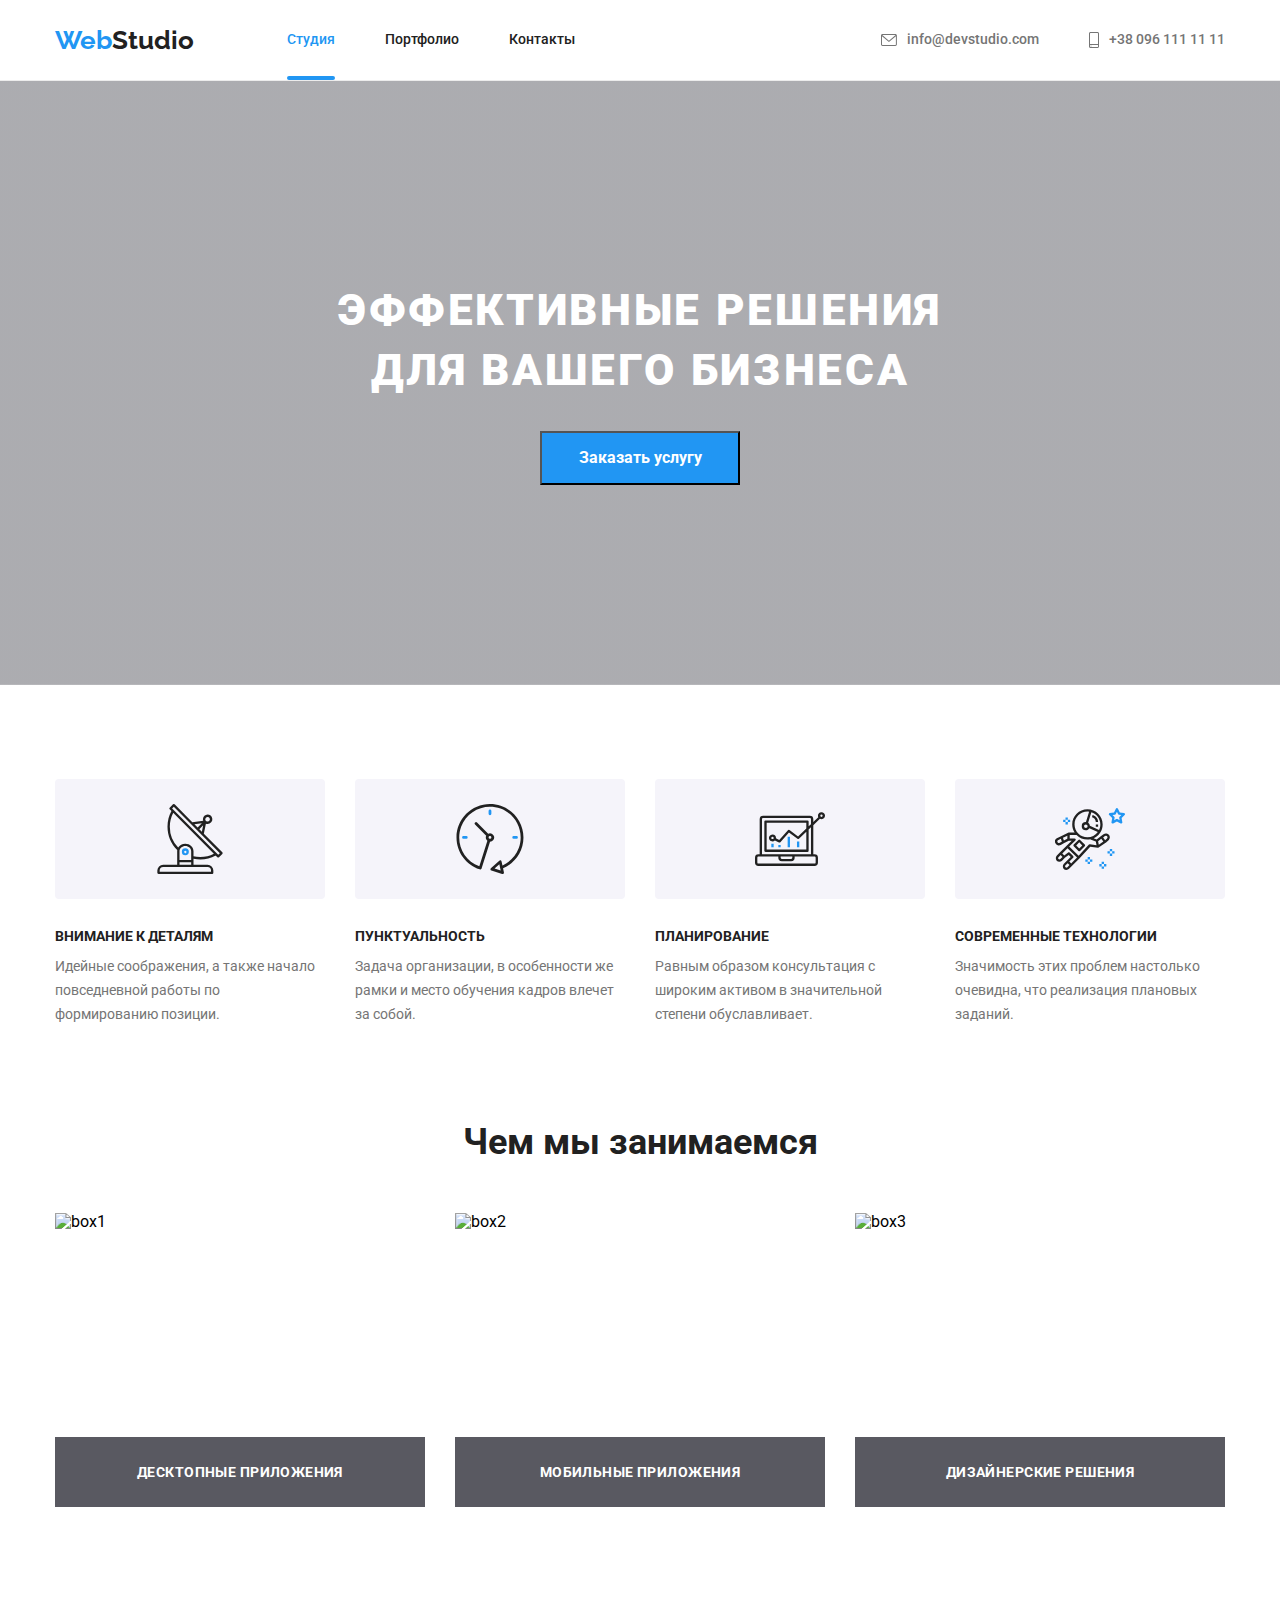
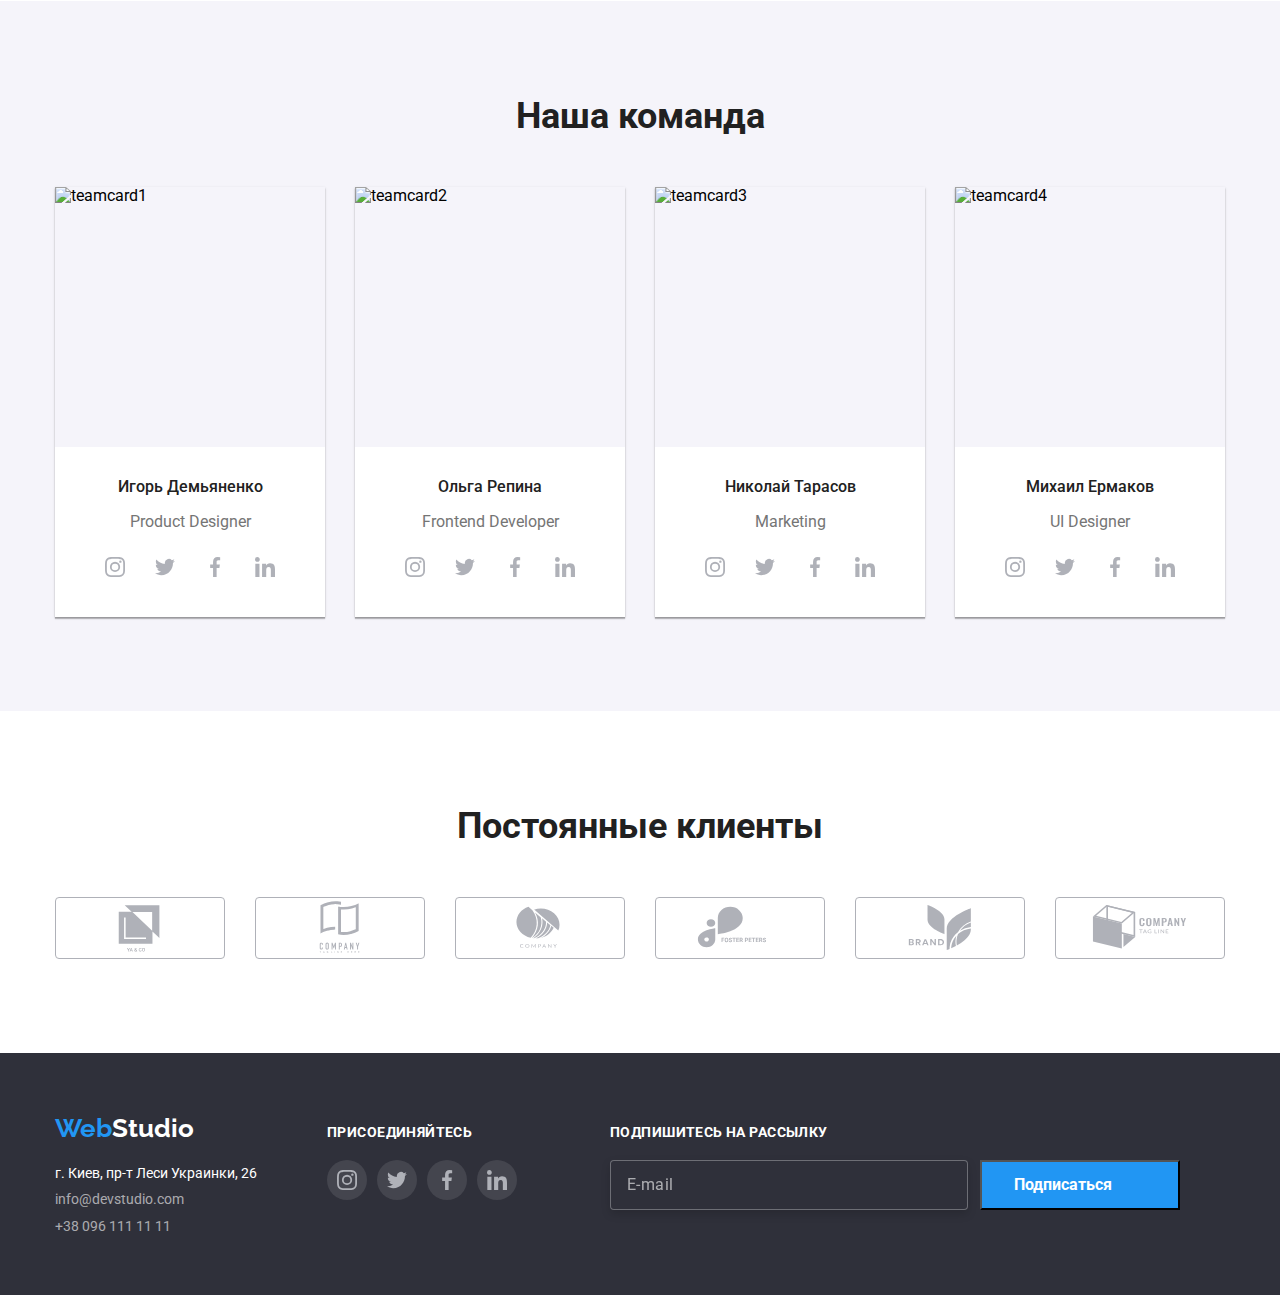
==== index.html @ 2bcfd7f7 "hw-8-1" ====
<!DOCTYPE html>
<html lang="ru">
<head>
    <meta charset="UTF-8">
    <meta http-equiv="X-UA-Compatible" content="IE=edge">
    <meta name="viewport" content="width=device-width, initial-scale=1.0">
    <title>goit-markup-hw-08</title>
    <link rel="preconnect" href="https://fonts.googleapis.com">
    <link rel="preconnect" href="https://fonts.gstatic.com" crossorigin>
    <link href="https://fonts.googleapis.com/css2?family=Raleway:wght@700&family=Roboto:wght@400;500;700;900&display=swap"
      rel="stylesheet">
      <link rel="stylesheet" href="https://cdnjs.cloudflare.com/ajax/libs/modern-normalize/1.1.0/modern-normalize.min.css">
    <link rel="stylesheet" href="./css/main.min.css">
</head>

<body>
  <header class="page-header">
    <div class="container header-all">
  
  <a class="logo-header" href="#"> <span class="web-header">Web</span>Studio</a>
  

  <div class="menu-burger" data-menu-open>
    <span class="menu-burger__line"></span>
    <span class="menu-burger__line"></span>
    <span class="menu-burger__line"></span>
  </div>
  
  <ul class="site-nav">
          <li class="site-nav__item" ><a href="./index.html" class="site-nav__link current">Студия</a></li>
          <li class="site-nav__item" ><a href="./portfolio.html" class="site-nav__link">Портфолио</a></li>
          <li class="site-nav__item" ><a href="#" class="site-nav__link">Контакты</a></li>
      </ul>
    
<ul class="auth-nav">
    <li class="auth-nav__item" ><a href="mailto:info@devstudio.com" class="auth-nav__link"> 
      <svg class="auth-nav__icon-mail">
      <use href="./images/symbol-defs-new.svg#icon-mail">
      </use>
    </svg>
    info@devstudio.com
  </a>
</li>
    <li class="auth-nav__item" ><a href="tel:+380961111111" class="auth-nav__link">
      <svg class="auth-nav__icon-tel">
        <use href="./images/symbol-defs-new.svg#icon-smartphone">
        </use>
      </svg>
      +38 096 111 11 11
    </a>
  </li>
</ul>
</div> 
</header>

  <main>
      <section class="main-banner"> 
        <div class="container">
          <h1 class="main-text">Эффективные решения для вашего бизнеса  
          </h1>
          <button data-modal-open type="button" class="button">Заказать услугу</button>
        </div>
        </section>
        
      <section class="benefits-section">
        <div class="container">
      <ul class="benefits">
        <li class="benefits__item">
          <div class="benefits__symbol"><svg class="benefits__icon">
            <use href="./images/symbol-defs-new.svg#icon-antenna"></use>
          </svg>
          </div>
            <h3 class="benefits__title">Внимание к деталям</h3>
            <p class="benefits__description">Идейные соображения, а также начало повседневной работы по формированию позиции.</p>
        </li>
        <li class="benefits__item">
          <div class="benefits__symbol"><svg class="benefits__icon">
            <use href="./images/symbol-defs-new.svg#icon-clock"></use>
          </svg>
          </div>
            <h3 class="benefits__title">Пунктуальность</h3>
            <p class="benefits__description">Задача организации, в особенности же рамки и место обучения кадров влечет за собой.</p>
        </li>
        <li class="benefits__item">
          <div class="benefits__symbol"><svg class="benefits__icon">
            <use href="./images/symbol-defs-new.svg#icon-diagram"></use>
          </svg>
          </div>
            <h3 class="benefits__title">Планирование</h3>
            <p class="benefits__description">Равным образом консультация с широким активом в значительной степени обуславливает.</p>
        </li>
        <li class="benefits__item">
          <div class="benefits__symbol"><svg class="benefits__icon">
            <use href="./images/symbol-defs-new.svg#icon-astronaut"></use>
          </svg>
          </div>
            <h3 class="benefits__title">Современные технологии</h3>
            <p class="benefits__description">Значимость этих проблем настолько очевидна, что реализация плановых заданий.</p>
        </li>
        </ul>
      </div>
      </section>

      <section class="about-us-section">
        <div class="container">
          <h2 class="title-about-us">Чем мы занимаемся</h2>
            <ul class="about-us">
          <li class="about-us__img"><img src="images/box1.jpg" alt="box1" width="370" height="294">
          <p class="about-us__description">Десктопные приложения</p>
        </li>
          <li class="about-us__img"><img src="images/box2-2.jpg" alt="box2" width="370" height="294">
          <p class="about-us__description">Мобильные приложения</p>
        </li>
          <li class="about-us__img"><img src="images/box3-2.jpg" alt="box3" width="370" height="294">
          <p class="about-us__description">Дизайнерские решения</p>
        </li>
          </ul>
        </div>
        </section>

      <section class="team"> 
        <div class="container">
        <h2 class="text-team">Наша команда</h2>
        <ul class="team-name">
        <li class="team-name__item"><img src="images/teamcard1.jpg" alt="teamcard1" width="270" height="260">
        <div class="name-description">
        <h3 class="name-description__name">Игорь Демьяненко</h3>
        <p class="name-description__profession">Product Designer</p>
        <div class="sociale">
          <ul class="sociale-team"> 
            <li>
          <a class="sociale-team__link" href="#">
        <svg class="sociale-team__icon">
          <use href="./images/symbol-defs-new.svg#icon-instagram"></use>
        </svg>
        </a> 
        </li>
        <li>
        <a class="sociale-team__link" href="#">
        <svg class="sociale-team__icon">
          <use href="./images/symbol-defs-new.svg#icon-twitter"></use>
        </svg>
        </a>
        </li>
        <li>
        <a class="sociale-team__link" href="#">
        <svg class="sociale-team__icon">
          <use href="./images/symbol-defs-new.svg#icon-facebook"></use>
        </svg>
        </a> 
        </li>
        <li>
        <a class="sociale-team__link" href="#">
        <svg class="sociale-team__icon">
          <use href="./images/symbol-defs-new.svg#icon-linkedin"></use>
        </svg>
        </a>
        </li>
        </ul>
        </div>
        </div>
        </li>
        <li class="team-name__item"><img src="images/teamcard2.jpg" alt="teamcard2" width="270" height="260">
        <div class="name-description">
        <h3 class="name-description__name">Ольга Репина</h3>
        <p class="name-description__profession">Frontend Developer</p>
        <div class="sociale">
          <ul class="sociale-team">
            <li>
              <a class="sociale-team__link" href="#">
                <svg class="sociale-team__icon">
                  <use href="./images/symbol-defs-new.svg#icon-instagram"></use>
                </svg>
              </a>
            </li>
            <li>
              <a class="sociale-team__link" href="#">
                <svg class="sociale-team__icon">
                  <use href="./images/symbol-defs-new.svg#icon-twitter"></use>
                </svg>
              </a>
            </li>
            <li>
              <a class="sociale-team__link" href="#">
                <svg class="sociale-team__icon">
                  <use href="./images/symbol-defs-new.svg#icon-facebook"></use>
                </svg>
              </a>
            </li>
            <li>
              <a class="sociale-team__link" href="#">
                <svg class="sociale-team__icon">
                  <use href="./images/symbol-defs-new.svg#icon-linkedin"></use>
                </svg>
              </a>
            </li>
          </ul>
        </div>
        </div>
        </li>
        <li class="team-name__item"><img src="images/teamcard3.jpg" alt="teamcard3" width="270" height="260">
        <div class="name-description">
        <h3 class="name-description__name">Николай Тарасов</h3>
        <p class="name-description__profession">Marketing</p>
        <div class="sociale">
          <ul class="sociale-team">
            <li>
              <a class="sociale-team__link" href="#">
                <svg class="sociale-team__icon">
                  <use href="./images/symbol-defs-new.svg#icon-instagram"></use>
                </svg>
              </a>
            </li>
            <li>
              <a class="sociale-team__link" href="#">
                <svg class="sociale-team__icon">
                  <use href="./images/symbol-defs-new.svg#icon-twitter"></use>
                </svg>
              </a>
            </li>
            <li>
              <a class="sociale-team__link" href="#">
                <svg class="sociale-team__icon">
                  <use href="./images/symbol-defs-new.svg#icon-facebook"></use>
                </svg>
              </a>
            </li>
            <li>
              <a class="sociale-team__link" href="#">
                <svg class="sociale-team__icon">
                  <use href="./images/symbol-defs-new.svg#icon-linkedin"></use>
                </svg>
              </a>
            </li>
          </ul>
        </div>
        </div>
        </li>
        <li class="team-name__item"><img src="images/teamcard4.jpg" alt="teamcard4" width="270" height="260">
        <div class="name-description">
        <h3 class="name-description__name">Михаил Ермаков</h3>
        <p class="name-description__profession">UI Designer</p>
        <div class="sociale">
          <ul class="sociale-team">
            <li>
              <a class="sociale-team__link" href="#">
                <svg class="sociale-team__icon">
                  <use href="./images/symbol-defs-new.svg#icon-instagram"></use>
                </svg>
              </a>
            </li>
            <li>
              <a class="sociale-team__link" href="#">
                <svg class="sociale-team__icon">
                  <use href="./images/symbol-defs-new.svg#icon-twitter"></use>
                </svg>
              </a>
            </li>
            <li>
              <a class="sociale-team__link" href="#">
                <svg class="sociale-team__icon">
                  <use href="./images/symbol-defs-new.svg#icon-facebook"></use>
                </svg>
              </a>
            </li>
            <li>
              <a class="sociale-team__link" href="#">
                <svg class="sociale-team__icon">
                  <use href="./images/symbol-defs-new.svg#icon-linkedin"></use>
                </svg>
              </a>
            </li>
          </ul>
        </div>
        </div>
        </li>
        </ul>
        </div>
    </section>

    <section>
      <div class="container">
        <h2 class="partners-title">Постоянные клиенты</h2>
        <ul class="partners">
          <li class="partners__list-element"> 
            <a class="partners__logo" href="#">
            <svg class="partners__icon">
              <use href="./images/symbol-defs-new.svg#icon-Logo1"></use>
            </svg>
          </a> 
        </li >
          <li class="partners__list-element"> 
            <a class="partners__logo" href="#">
            <svg class="partners__icon">
              <use href="./images/symbol-defs-new.svg#icon-Logo2"></use>
            </svg>
          </a>
        </li>
          <li class="partners__list-element"> 
            <a class="partners__logo" href="#">
            <svg class="partners__icon">
              <use href="./images/symbol-defs-new.svg#icon-Logo3"></use>
            </svg>
          </a>
        </li>
          <li class="partners__list-element"> 
            <a class="partners__logo" href="#">
            <svg class="partners__icon">
              <use href="./images/symbol-defs-new.svg#icon-Logo4"></use>
            </svg>
          </a>
        </li>
          <li class="partners__list-element"> 
            <a class="partners__logo" href="#">
            <svg class="partners__icon">
              <use href="./images/symbol-defs-new.svg#icon-Logo5"></use>
            </svg>
          </a>
        </li>
          <li class="partners__list-element"> 
            <a class="partners__logo" href="#">
            <svg class="partners__icon">
              <use href="./images/symbol-defs-new.svg#icon-Logo6"></use>
            </svg>
          </a>
        </li>
        </ul>
      </div>
    </section>
  </main>

  <footer>
    <div class="container foot">
    <div>
        <a class="text-logo" href="#"> <span class="web-footer">Web</span>Studio</a>
    <address>
        <ul class="info-footer">
            <li class="info-footer__adress"><a href="https://goo.gl/maps/oR3F1YAG6LvCoMsa9" target="_blank" rel="noopener noreferrer">г. Киев, пр-т Леси
                    Украинки, 26</a></li>
            <li class="info-footer__mail"><a href="mailto:info@devstudio.com">info@devstudio.com</a></li>
            <li class="info-footer__tel"><a href="tel:+380961111111">+38 096 111 11 11</a></li>
        </ul>
    </address>
    </div>
    <div class="footer-sociale">
      <h3 class="title-sociale">присоединяйтесь</h3>
      <ul class="list-sociale">
        <li><a class="list-sociale__link" href="#">
          <svg class="list-sociale__icon">
            <use href="./images/symbol-defs-new.svg#icon-instagram"></use>
          </svg>
        </a>
        </li>
        <li><a class="list-sociale__link" href="#">
          <svg class="list-sociale__icon">
            <use href="./images/symbol-defs-new.svg#icon-twitter"></use>
          </svg>
        </a>
        </li>
        <li><a class="list-sociale__link" href="#">
          <svg class="list-sociale__icon">
            <use href="./images/symbol-defs-new.svg#icon-facebook"></use>
          </svg>
        </a>
        </li>
        <li><a class="list-sociale__link" href="#">
          <svg class="list-sociale__icon">
            <use href="./images/symbol-defs-new.svg#icon-linkedin"></use>
          </svg>
        </a>
        </li>
      </ul>
    </div>
      <div class="subscription">
        <h3 class="subscription__title">подпишитесь на рассылку</h3>
        <form class="subscription__form">
          
          <input class="subscription__input" type="email" name="subscription" id="email-subscription" placeholder="E-mail" />
          <button class="button subscription__button" type="submit">
            Подписаться
            <svg class="subscription__icon" width="24" height="24">
              <use class="subscription__svg" href="./images/symbol-defs-3.svg#icon-icon-send"></use>
            </svg>
          </button>
        </form>
      </div>
    </div>
  </footer>

  <div class="backdrop is-hidden" data-modal>
    <div class="modal">
    <button class="close-icon" type="button" data-modal-close>
      <svg width="30" height="30">
      <use href="./images/symbol-defs.svg#icon-close"></use>
    </svg>
  </button>

<form class="modal-form" name="form-order">
  <div class="data-user">
    <div class="form-order">
      <h2 class="title-order">
        Оставьте свои данные, мы вам перезвоним
      </h2>
      <div class="form-field">
        <label for="name">Имя</label>
        <div class="input-wrap">
          <input type="text" name="name-user" id="name">
          <svg class="icon-form">
            <use href="./images/symbol-defs-3.svg#icon-person-black-18dp-1"></use>
          </svg>
        </div>
      </div>

      <div class="form-field">
        <label for="tel">Телефон</label>
        <div class="input-wrap">
          <input type="tel" name="tel-user" id="tel">
          <svg class="icon-form">
            <use href="./images/symbol-defs-3.svg#icon-phone-black-18dp-1"></use>
          </svg>
        </div>
      </div>

      <div class="form-field">
        <label for="email">Почта</label>
        <div class="input-wrap">
          <input type="email" name="email-person" id="email">
          <svg class="icon-form">
            <use href="./images/symbol-defs-3.svg#icon-email-black-18dp-1"></use>
          </svg>
        </div>
      </div>

      <div class="form-field">
        <label for="comment">Комментарий</label>
        <textarea class="comment-user" name="comment" id="comment" cols="30" rows="10"
          placeholder="Введите текст"></textarea>
      </div>
    </div>
    <label class="accept-rule">
      <input class="checkbox" type="checkbox" name="rules" value="accept rules">
      <span class="icon-checkbox"></span>
      <svg class="icon-check">
        <use href="./images/symbol-defs-3.svg#icon-icon-check"></use>
      </svg>
      Соглашаюсь с рассылкой и принимаю
      <a class="contract" href="#">Условия договора</a>
    </label>
    <button class="button__btn-submit" type="submit">Отправить</button>
  </div>
</form>
  </div>
    </div>

    <div class="mobile-menu is-hidden" data-menu>
<div class="mobile-menu__close-btn" data-menu-close></div>
    </div>
  <script src="./js/modal.js"></script>
</body>
</html>
---- css/main.min.css ----
.about-us-section{width:100%}.title-about-us{margin-bottom:50px;margin-top:0;font-weight:700;font-size:36px;line-height:1.17;text-align:center;color:#212121}.about-us{display:-webkit-box;display:-ms-flexbox;display:flex;margin-top:0;margin-bottom:0;padding-left:0;gap:30px}.about-us__img{position:relative}.about-us__description{position:absolute;bottom:0;left:0;width:100%;height:70px;margin:0;padding-top:27px;padding-bottom:27px;background:rgba(47,48,58,0.8);font-weight:700;font-size:14px;line-height:16px;text-align:center;letter-spacing:0.03em;text-transform:uppercase;color:#fff}@media (max-width: 767px){.about-us-section{display:none}}h1,h2,h3{margin:0;padding:0}body{background-color:#fff;font-family:"Roboto", sans-serif}.container{max-width:1200px;width:100%;padding-left:15px;padding-right:15px;margin:0 auto}ul{list-style:none}a{text-decoration:none}section{padding-top:94px;padding-bottom:94px}img{display:block}@media (max-width: 767px){section{padding:60px 15px}}.benefits-section{padding-bottom:0}.benefits{margin-top:0;margin-bottom:0;display:-webkit-box;display:-ms-flexbox;display:flex;padding-left:0;gap:30px;width:100%}.benefits__item{width:270px}.benefits__title{margin-top:0;margin-bottom:10px;color:#212121;font-weight:700;font-size:14px;text-transform:uppercase;line-height:1.14}.benefits__symbol{display:-webkit-box;display:-ms-flexbox;display:flex;-webkit-box-pack:center;-ms-flex-pack:center;justify-content:center;-webkit-box-align:center;-ms-flex-align:center;align-items:center;height:120px;background-color:#f5f4fa;margin-bottom:30px;border-radius:4px}.benefits__icon{width:70px;height:70px}.benefits__description{margin-top:0;margin-bottom:0;color:#757575;font-weight:400;font-size:14px;line-height:1.71}@media (max-width: 767px){.benefits{-webkit-box-orient:vertical;-webkit-box-direction:normal;-ms-flex-direction:column;flex-direction:column}.benefits__item{width:100%}.benefits__title{text-align:center}.benefits-section{padding-bottom:60px}}.button{padding:10px 32px;width:200px;cursor:pointer;color:#fff;background-color:#2196f3;font-weight:700;font-size:16px;-webkit-box-align:center;-ms-flex-align:center;align-items:center;text-align:center;line-height:1.88;-webkit-transition:background-color 250ms cubic-bezier(0.4, 0, 0.2, 1);transition:background-color 250ms cubic-bezier(0.4, 0, 0.2, 1)}.button:hover,.button:focus{background-color:#188ce8}.button__btn-submit{padding-top:10px;padding-bottom:10px;width:200px;-webkit-transform:translateX(50%);transform:translateX(50%);cursor:pointer;color:#fff;background-color:#2196f3;-webkit-box-shadow:0px 4px 4px rgba(0,0,0,0.15);box-shadow:0px 4px 4px rgba(0,0,0,0.15);border-radius:4px;border:0;font-weight:700;font-size:16px;-webkit-box-align:center;-ms-flex-align:center;align-items:center;text-align:center;line-height:1.88;-webkit-transition:background-color 250ms cubic-bezier(0.4, 0, 0.2, 1);transition:background-color 250ms cubic-bezier(0.4, 0, 0.2, 1)}.button__btn-submit:hover,.button__btn-submit:focus{background-color:#188ce8}footer{background:#2f303a;padding-top:60px;padding-bottom:60px}.foot{display:-webkit-box;display:-ms-flexbox;display:flex;-webkit-box-align:baseline;-ms-flex-align:baseline;align-items:baseline}.info-footer{display:block;padding-left:0;margin-top:0;margin-bottom:0}.info-footer__adress>a{display:inline-block;margin-bottom:9px;font-style:normal;font-weight:400;font-size:14px;line-height:1.17;color:#fff;-webkit-transition:color 250ms cubic-bezier(0.4, 0, 0.2, 1);transition:color 250ms cubic-bezier(0.4, 0, 0.2, 1)}.info-footer__adress>a:hover,.info-footer__adress>a:focus{color:#2196f3}.info-footer__mail>a{display:inline-block;margin-bottom:9px;font-style:normal;font-weight:400;font-size:14px;line-height:1.17;color:rgba(255,255,255,0.6);-webkit-transition:color 250ms cubic-bezier(0.4, 0, 0.2, 1);transition:color 250ms cubic-bezier(0.4, 0, 0.2, 1)}.info-footer__mail>a:hover,.info-footer__mail>a:focus{color:#2196f3}.info-footer__tel>a{display:inline-block;font-style:normal;font-weight:400;font-size:14px;line-height:1.17;color:rgba(255,255,255,0.6);-webkit-transition:color 250ms cubic-bezier(0.4, 0, 0.2, 1);transition:color 250ms cubic-bezier(0.4, 0, 0.2, 1)}.info-footer__tel>a:hover,.info-footer__tel>a:focus{color:#2196f3}.footer-sociale{margin-left:70px;padding:0}.title-sociale{font-style:normal;font-weight:700;font-size:14px;line-height:16px;letter-spacing:0.03em;text-transform:uppercase;margin-bottom:20px;color:#fff}.list-sociale{display:-webkit-box;display:-ms-flexbox;display:flex;margin:0;padding:0}.list-sociale li:not(:last-child){margin-right:10px}.list-sociale__link{display:-webkit-box;display:-ms-flexbox;display:flex;-webkit-box-pack:center;-ms-flex-pack:center;justify-content:center;-webkit-box-align:center;-ms-flex-align:center;align-items:center;width:40px;height:40px;background-color:rgba(255,255,255,0.1);border-radius:50%;color:#fff;-webkit-transition:background-color 250ms cubic-bezier(0.4, 0, 0.2, 1),color 250ms cubic-bezier(0.4, 0, 0.2, 1);transition:background-color 250ms cubic-bezier(0.4, 0, 0.2, 1),color 250ms cubic-bezier(0.4, 0, 0.2, 1)}.list-sociale__link:hover,.list-sociale__link:focus{color:#fff;background-color:#2196f3}.list-sociale__icon{width:20px;height:20px;fill:currentColor}.subscription{margin-left:93px}.subscription__title{font-style:normal;font-weight:700;font-size:14px;line-height:16px;letter-spacing:0.03em;text-transform:uppercase;margin-bottom:20px;color:#fff}.subscription__form{display:-webkit-box;display:-ms-flexbox;display:flex}.subscription__input{width:358px;height:50px;background:#2f303a;border:1px solid rgba(255,255,255,0.3);-webkit-box-sizing:border-box;box-sizing:border-box;-webkit-filter:drop-shadow(0px 4px 4px rgba(0,0,0,0.15));filter:drop-shadow(0px 4px 4px rgba(0,0,0,0.15));border-radius:4px;-webkit-transition:border 250ms cubic-bezier(0.4, 0, 0.2, 1);transition:border 250ms cubic-bezier(0.4, 0, 0.2, 1);font-weight:400;font-size:16px;line-height:20px;padding-left:16px;letter-spacing:0.03em;color:rgba(255,255,255,0.6)}.subscription__input:hover,.subscription__input:focus{border:1px solid #2196f3}.subscription__input::-webkit-input-placeholder{font-weight:400;font-size:16px;line-height:20px;display:-webkit-box;display:flex;-webkit-box-align:center;align-items:center;letter-spacing:0.03em;color:rgba(255,255,255,0.6)}.subscription__input:-ms-input-placeholder{font-weight:400;font-size:16px;line-height:20px;display:-ms-flexbox;display:flex;-ms-flex-align:center;align-items:center;letter-spacing:0.03em;color:rgba(255,255,255,0.6)}.subscription__input::-ms-input-placeholder{font-weight:400;font-size:16px;line-height:20px;display:-ms-flexbox;display:flex;-ms-flex-align:center;align-items:center;letter-spacing:0.03em;color:rgba(255,255,255,0.6)}.subscription__input::placeholder{font-weight:400;font-size:16px;line-height:20px;display:-webkit-box;display:-ms-flexbox;display:flex;-webkit-box-align:center;-ms-flex-align:center;align-items:center;letter-spacing:0.03em;color:rgba(255,255,255,0.6)}.subscription__button{display:-webkit-box;display:-ms-flexbox;display:flex;margin-left:12px;height:50px}.subscription__icon{margin-left:10px;fill:#fff}.subscription__svg{color:#fff}@media (max-width: 767px){.foot{-webkit-box-orient:vertical;-webkit-box-direction:normal;-ms-flex-direction:column;flex-direction:column;-webkit-box-align:center;-ms-flex-align:center;align-items:center;text-align:center}.footer-sociale{margin:0;padding-top:60px}.subscription__form{-webkit-box-orient:vertical;-webkit-box-direction:normal;-ms-flex-direction:column;flex-direction:column;-webkit-box-align:center;-ms-flex-align:center;align-items:center;text-align:center}.subscription__input{width:100%;margin-bottom:20px;padding:0 15px}.subscription{width:100%;margin:0;padding-top:60px}.subscription__button{margin:0}}.text-logo{display:inline-block;margin-bottom:20px;font-family:"Raleway";font-style:normal;font-weight:700;font-size:26px;line-height:1.19;color:#fff}.web-footer{color:#2196f3}.logo-header{font-family:"Raleway";font-style:normal;font-weight:700;font-size:26px;line-height:1.19;color:#212121}.web-header{color:#2196f3}@media (max-width: 767px){.logo-header{font-size:24px}}.main-banner{padding-top:200px;padding-bottom:200px;margin-top:0;text-align:center;text-align:center;background-image:-webkit-gradient(linear, left bottom, left top, from(rgba(47,48,58,0.4)), to(rgba(47,48,58,0.4))),url(../images/main-foto.jpg);background-image:linear-gradient(to top, rgba(47,48,58,0.4), rgba(47,48,58,0.4)),url(../images/main-foto.jpg);background-repeat:no-repeat;background-size:cover;background-position:center;width:100%;height:auto;margin-left:auto;margin-right:auto}.main-text{width:696px;margin-bottom:30px;margin-right:auto;margin-left:auto;margin-top:0;text-align:center;font-weight:900;font-size:44px;line-height:1.36;letter-spacing:0.06em;text-transform:uppercase;color:#fff}@media (max-width: 767px){.main-text{font-size:26px;width:100%}.main-banner{background-image:-webkit-gradient(linear, left bottom, left top, from(rgba(47,48,58,0.4)), to(rgba(47,48,58,0.4))),url(../../images/main-baner-mobile.jpg);background-image:linear-gradient(to top, rgba(47,48,58,0.4), rgba(47,48,58,0.4)),url(../../images/main-baner-mobile.jpg);background-repeat:no-repeat;background-size:cover;background-position:center}}.backdrop{position:fixed;width:100vw;height:100vh;top:0;left:0;background:rgba(0,0,0,0.2);will-change:visibility, opacity;-webkit-transition:visibility 250ms cubic-bezier(0.4, 0, 0.2, 1),opacity 250ms cubic-bezier(0.4, 0, 0.2, 1);transition:visibility 250ms cubic-bezier(0.4, 0, 0.2, 1),opacity 250ms cubic-bezier(0.4, 0, 0.2, 1)}.backdrop.is-hidden{visibility:hidden;opacity:0;pointer-events:none}.modal{position:absolute;top:50%;left:50%;-webkit-transform:translate(-50%, -50%);transform:translate(-50%, -50%);border-radius:4px;background:#fff}.close-icon{position:absolute;top:8px;right:8px;display:-webkit-box;display:-ms-flexbox;display:flex;-webkit-box-pack:center;-ms-flex-pack:center;justify-content:center;-webkit-box-align:center;-ms-flex-align:center;align-items:center;background-color:#fff;width:30px;height:30px;border:1px solid rgba(0,0,0,0.1);border-radius:50%;cursor:pointer;-webkit-transition:fill 250ms cubic-bezier(0.4, 0, 0.2, 1);transition:fill 250ms cubic-bezier(0.4, 0, 0.2, 1)}.close-icon:hover,.close-icon:focus{fill:#2196f3}.data-user{padding:40px}.form-order{margin-bottom:20px}.title-order{margin-bottom:12px;color:#212121;font-weight:700;font-size:20px;line-height:1.15;text-align:center}.form-field{display:-webkit-box;display:-ms-flexbox;display:flex;-webkit-box-orient:vertical;-webkit-box-direction:normal;-ms-flex-direction:column;flex-direction:column}.form-field:not(:last-child){margin-bottom:10px}.form-field label{margin-bottom:4px;color:#757575;font-size:12px;line-height:1.167;letter-spacing:0.01em}.form-field input{width:100%;height:40px;border:1px solid rgba(33,33,33,0.2);-webkit-box-sizing:border-box;box-sizing:border-box;border-radius:4px;padding-left:42px}.input-wrap{position:relative;color:#212121}.input-wrap input:focus,.input-wrap input:focus-visible{border:1px solid #2196f3;outline:none}.input-wrap input:focus ~ .icon-form{color:#2196f3}.icon-form{position:absolute;top:50%;left:12px;-webkit-transform:translateY(-50%);transform:translateY(-50%);width:18px;height:18px;fill:currentColor}.comment-user{width:100%;height:120px;resize:none;border:1px solid rgba(33,33,33,0.2);-webkit-box-sizing:border-box;box-sizing:border-box;border-radius:4px;padding:12px 16px;font-size:12px;line-height:1.167;letter-spacing:0.01em}.comment-user:focus,.comment-user:focus-visible{border:1px solid #2196f3;outline:none}.comment-user::-webkit-input-placeholder{color:rgba(117,117,117,0.5)}.comment-user:-ms-input-placeholder{color:rgba(117,117,117,0.5)}.comment-user::-ms-input-placeholder{color:rgba(117,117,117,0.5)}.comment-user::placeholder{color:rgba(117,117,117,0.5)}.accept-rule{display:-webkit-box;display:-ms-flexbox;display:flex;-webkit-box-pack:center;-ms-flex-pack:center;justify-content:center;position:relative;-webkit-box-align:center;-ms-flex-align:center;align-items:center;margin-bottom:30px;color:#757575;font-size:14px;line-height:1.714}.checkbox{position:absolute;width:1px;height:1px;margin:-1px;border:0;padding:0;white-space:nowrap;-webkit-clip-path:inset(100%);clip-path:inset(100%);clip:rect(0 0 0 0);overflow:hidden}.checkbox:checked+.icon-checkbox{background-color:#2196f3;border:2px solid #2196f3}.checkbox:checked ~ .icon-check{fill-opacity:1;stroke-opacity:1}.icon-checkbox{display:inline-block;margin-right:7px;width:16px;height:15px;background-color:#fff;border:2px solid #212121;border-radius:2px}.icon-check{position:absolute;top:50%;left:12px;-webkit-transform:translate(75%, -50%);transform:translate(75%, -50%);width:16px;height:15px;fill-opacity:0;stroke-opacity:0}.contract{margin-left:5px;text-decoration:underline;text-underline-position:under;color:#2196f3;font-size:14px;line-height:1.714}.page-header{background-color:#fff;border-bottom:1px solid #ececec;width:100%}.header-all{display:-webkit-box;display:-ms-flexbox;display:flex;-webkit-box-align:center;-ms-flex-align:center;align-items:center;min-height:80px}.site-nav{display:-webkit-box;display:-ms-flexbox;display:flex;margin-left:93px;margin-top:0;margin-bottom:0;padding-left:0;gap:50px}.site-nav__link{display:block;padding-top:32px;padding-bottom:32px;color:#212121;font-size:14px;font-weight:500;line-height:1.14;-webkit-transition:color 250ms cubic-bezier(0.4, 0, 0.2, 1);transition:color 250ms cubic-bezier(0.4, 0, 0.2, 1)}.site-nav__link:hover,.site-nav__link:focus{color:#2196f3}.site-nav .current{color:#2196f3;font-size:14px;font-weight:500;line-height:1.14;position:relative}.site-nav .current::after{content:"";position:absolute;bottom:0;left:0;width:100%;border:2px solid #2196f3;border-radius:2px;background-color:#2196f3}.auth-nav{display:-webkit-box;display:-ms-flexbox;display:flex;-webkit-box-pack:end;-ms-flex-pack:end;justify-content:flex-end;margin-left:auto;margin-top:0;margin-bottom:0;padding-left:0}.auth-nav .auth-nav__item+.auth-nav__item{margin-left:50px}.auth-nav .auth-nav__link{display:-webkit-box;display:-ms-flexbox;display:flex;-webkit-box-pack:center;-ms-flex-pack:center;justify-content:center;-webkit-box-align:center;-ms-flex-align:center;align-items:center;padding-top:32px;padding-bottom:32px;color:#757575;font-size:14px;font-weight:500;line-height:1.14;-webkit-transition:color 250ms cubic-bezier(0.4, 0, 0.2, 1);transition:color 250ms cubic-bezier(0.4, 0, 0.2, 1)}.auth-nav__link:hover,.auth-nav__link:focus{color:#2196f3}.auth-nav__icon-mail{display:block;width:16px;height:12px;margin-right:10px;fill:currentColor}.auth-nav__icon-tel{display:block;width:10px;height:16px;margin-right:10px;fill:currentColor}.menu-burger{display:none;width:40px;height:40px;padding:12px 8px}.menu-burger__line{background-color:#212121;width:100%;height:2.6px;display:block}.menu-burger__line:not(:last-child){margin-bottom:4px}.menu-burger:hover .menu-burger__line{background-color:#2196f3}.mobile-menu{position:absolute;top:0;left:0;display:block;width:100vw;height:100vh;background-color:#fff;-webkit-box-shadow:0px 4px 8px rgba(0,0,0,0.04),0px 2px 4px rgba(0,0,0,0.08),0px 1px 3px rgba(0,0,0,0.16);box-shadow:0px 4px 8px rgba(0,0,0,0.04),0px 2px 4px rgba(0,0,0,0.08),0px 1px 3px rgba(0,0,0,0.16)}.mobile-menu.is-hidden{display:none}.mobile-menu__close-btn{width:30px;height:30px;background-color:black}@media (max-width: 767px){.header-all{min-height:60px;-webkit-box-pack:justify;-ms-flex-pack:justify;justify-content:space-between}.site-nav,.auth-nav{display:none}.menu-burger{display:block}}.partners-title{margin-top:0;margin-bottom:50px;font-weight:700;font-size:36px;line-height:1.17;text-align:center;color:#212121}.partners{display:-webkit-box;display:-ms-flexbox;display:flex;margin:0;padding:0;gap:30px}.partners__logo{display:-webkit-box;display:-ms-flexbox;display:flex;-webkit-box-pack:center;-ms-flex-pack:center;justify-content:center;-webkit-box-align:center;-ms-flex-align:center;align-items:center;width:100%;height:100%;border:1px solid #afb1b8;border-radius:4px;text-align:center;color:#afb1b8;-webkit-transition:color 250ms cubic-bezier(0.4, 0, 0.2, 1),border 250ms cubic-bezier(0.4, 0, 0.2, 1);transition:color 250ms cubic-bezier(0.4, 0, 0.2, 1),border 250ms cubic-bezier(0.4, 0, 0.2, 1)}.partners__logo:hover,.partners__logo:focus{color:#2196f3;border:1px solid #2196f3}.partners__icon{width:106px;height:60px;fill:currentColor}.partners__list-element{width:100%}@media (max-width: 767px){.partners{-ms-flex-wrap:wrap;flex-wrap:wrap}.partners__list-element{width:calc(50% - 15px)}.partners-title{font-size:28px;margin-bottom:30px}}.hidden{display:none}.button-nav{display:-webkit-box;display:-ms-flexbox;display:flex;-webkit-box-pack:center;-ms-flex-pack:center;justify-content:center;-webkit-box-align:center;-ms-flex-align:center;align-items:center;margin-top:0;margin-bottom:50px;margin-left:auto;margin-right:auto;padding-left:0}.button-nav .button-nav__item+.button-nav__item{margin-left:8px}.button-nav .current{background-color:#2196f3;color:#fff}.button-nav__button{display:inline-block;padding:6px 22px;width:145px;border:0;cursor:pointer;background:#f5f4fa;font-weight:500;font-size:16px;line-height:1.63;text-align:center;color:#212121;-webkit-transition:color 250ms cubic-bezier(0.4, 0, 0.2, 1),background-color 250ms cubic-bezier(0.4, 0, 0.2, 1),border-radius 250ms cubic-bezier(0.4, 0, 0.2, 1),-webkit-box-shadow 250ms cubic-bezier(0.4, 0, 0.2, 1);transition:color 250ms cubic-bezier(0.4, 0, 0.2, 1),background-color 250ms cubic-bezier(0.4, 0, 0.2, 1),border-radius 250ms cubic-bezier(0.4, 0, 0.2, 1),-webkit-box-shadow 250ms cubic-bezier(0.4, 0, 0.2, 1);transition:color 250ms cubic-bezier(0.4, 0, 0.2, 1),background-color 250ms cubic-bezier(0.4, 0, 0.2, 1),box-shadow 250ms cubic-bezier(0.4, 0, 0.2, 1),border-radius 250ms cubic-bezier(0.4, 0, 0.2, 1);transition:color 250ms cubic-bezier(0.4, 0, 0.2, 1),background-color 250ms cubic-bezier(0.4, 0, 0.2, 1),box-shadow 250ms cubic-bezier(0.4, 0, 0.2, 1),border-radius 250ms cubic-bezier(0.4, 0, 0.2, 1),-webkit-box-shadow 250ms cubic-bezier(0.4, 0, 0.2, 1)}.button-nav__button:hover,.button-nav__button:focus{background-color:#2196f3;color:#fff;-webkit-box-shadow:0px 3px 1px rgba(0,0,0,0.1),0px 1px 2px rgba(0,0,0,0.08),0px 2px 2px rgba(0,0,0,0.12);box-shadow:0px 3px 1px rgba(0,0,0,0.1),0px 1px 2px rgba(0,0,0,0.08),0px 2px 2px rgba(0,0,0,0.12);border-radius:4px}p{margin:0;padding:0}.card{display:-webkit-box;display:-ms-flexbox;display:flex;-ms-flex-wrap:wrap;flex-wrap:wrap;padding-left:0;margin:-15px}.card__link{display:block;width:370px;margin:15px;text-decoration:none;-webkit-transition:-webkit-box-shadow 250ms cubic-bezier(0.4, 0, 0.2, 1);transition:-webkit-box-shadow 250ms cubic-bezier(0.4, 0, 0.2, 1);transition:box-shadow 250ms cubic-bezier(0.4, 0, 0.2, 1);transition:box-shadow 250ms cubic-bezier(0.4, 0, 0.2, 1), -webkit-box-shadow 250ms cubic-bezier(0.4, 0, 0.2, 1)}.card__text{display:-webkit-box;display:-ms-flexbox;display:flex;-webkit-box-align:center;-ms-flex-align:center;align-items:center;height:294px;padding:0 24px;font-weight:400;font-size:18px;line-height:1.56;color:#fff;background-color:#2196f3;-webkit-transition:-webkit-transform 250ms cubic-bezier(0.4, 0, 0.2, 1);transition:-webkit-transform 250ms cubic-bezier(0.4, 0, 0.2, 1);transition:transform 250ms cubic-bezier(0.4, 0, 0.2, 1);transition:transform 250ms cubic-bezier(0.4, 0, 0.2, 1), -webkit-transform 250ms cubic-bezier(0.4, 0, 0.2, 1)}.card__thumb{height:294px;overflow:hidden}.card__link:hover .card__text{-webkit-transform:translateY(-294px);transform:translateY(-294px)}.card__link:hover,.card__ink:focus{-webkit-box-shadow:0px 1px 1px rgba(0,0,0,0.12),0px 4px 4px rgba(0,0,0,0.06),1px 4px 6px rgba(0,0,0,0.16);box-shadow:0px 1px 1px rgba(0,0,0,0.12),0px 4px 4px rgba(0,0,0,0.06),1px 4px 6px rgba(0,0,0,0.16)}.card__description{padding:20px 24px;border-left:1px solid #eeeeee;border-bottom:1px solid #eeeeee;border-right:1px solid #eeeeee}.card__title{margin-bottom:4px;font-weight:700;font-size:18px;line-height:2;color:#212121;background:#fff}.card__meta{margin:0;font-weight:400;font-size:16px;line-height:1.88;background:#fff;color:#757575}.sociale{display:-webkit-box;display:-ms-flexbox;display:flex;-webkit-box-pack:center;-ms-flex-pack:center;justify-content:center;-webkit-box-align:center;-ms-flex-align:center;align-items:center}.sociale-team{display:-webkit-box;display:-ms-flexbox;display:flex;margin:0;padding:0}.sociale-team__link{display:-webkit-box;display:-ms-flexbox;display:flex;-webkit-box-pack:center;-ms-flex-pack:center;justify-content:center;-webkit-box-align:center;-ms-flex-align:center;align-items:center;width:40px;height:40px;background-color:#fff;border-radius:50%;color:#afb1b8;-webkit-transition:background-color 250ms cubic-bezier(0.4, 0, 0.2, 1),color 250ms cubic-bezier(0.4, 0, 0.2, 1);transition:background-color 250ms cubic-bezier(0.4, 0, 0.2, 1),color 250ms cubic-bezier(0.4, 0, 0.2, 1)}.sociale-team__link:hover,.sociale-team__link:focus{color:#fff;background-color:#2196f3}.sociale-team li:not(:last-child){margin-right:10px}.sociale-team__icon{width:20px;height:20px;fill:currentColor}.team{background-color:#f5f4fa}.text-team{margin-top:0;margin-bottom:50px;font-weight:700;font-size:36px;line-height:1.17;text-align:center;color:#212121}.team-name{display:-webkit-box;display:-ms-flexbox;display:flex;margin-top:0;margin-bottom:0;padding-left:0;gap:30px}.team-name__item{-webkit-box-shadow:0px 1px 3px rgba(0,0,0,0.12),0px 1px 1px rgba(0,0,0,0.14),0px 2px 1px rgba(0,0,0,0.2);box-shadow:0px 1px 3px rgba(0,0,0,0.12),0px 1px 1px rgba(0,0,0,0.14),0px 2px 1px rgba(0,0,0,0.2)}.name-description{padding-top:30px;padding-bottom:30px;background-color:#fff}.name-description__name{margin-top:0;margin-bottom:0;font-weight:500;font-size:16px;line-height:1.19;color:#212121;text-align:center}.name-description__profession{margin-top:16px;margin-bottom:16px;font-weight:400;font-size:16px;line-height:1.19;color:#757575;text-align:center}@media (max-width: 767px){.team-name{-webkit-box-orient:vertical;-webkit-box-direction:normal;-ms-flex-direction:column;flex-direction:column}.team-name__item{width:100%}.team-name__item img{width:100%;height:auto}.text-team{font-size:28px;margin-bottom:30px}}
/*# sourceMappingURL=main.min.css.map */
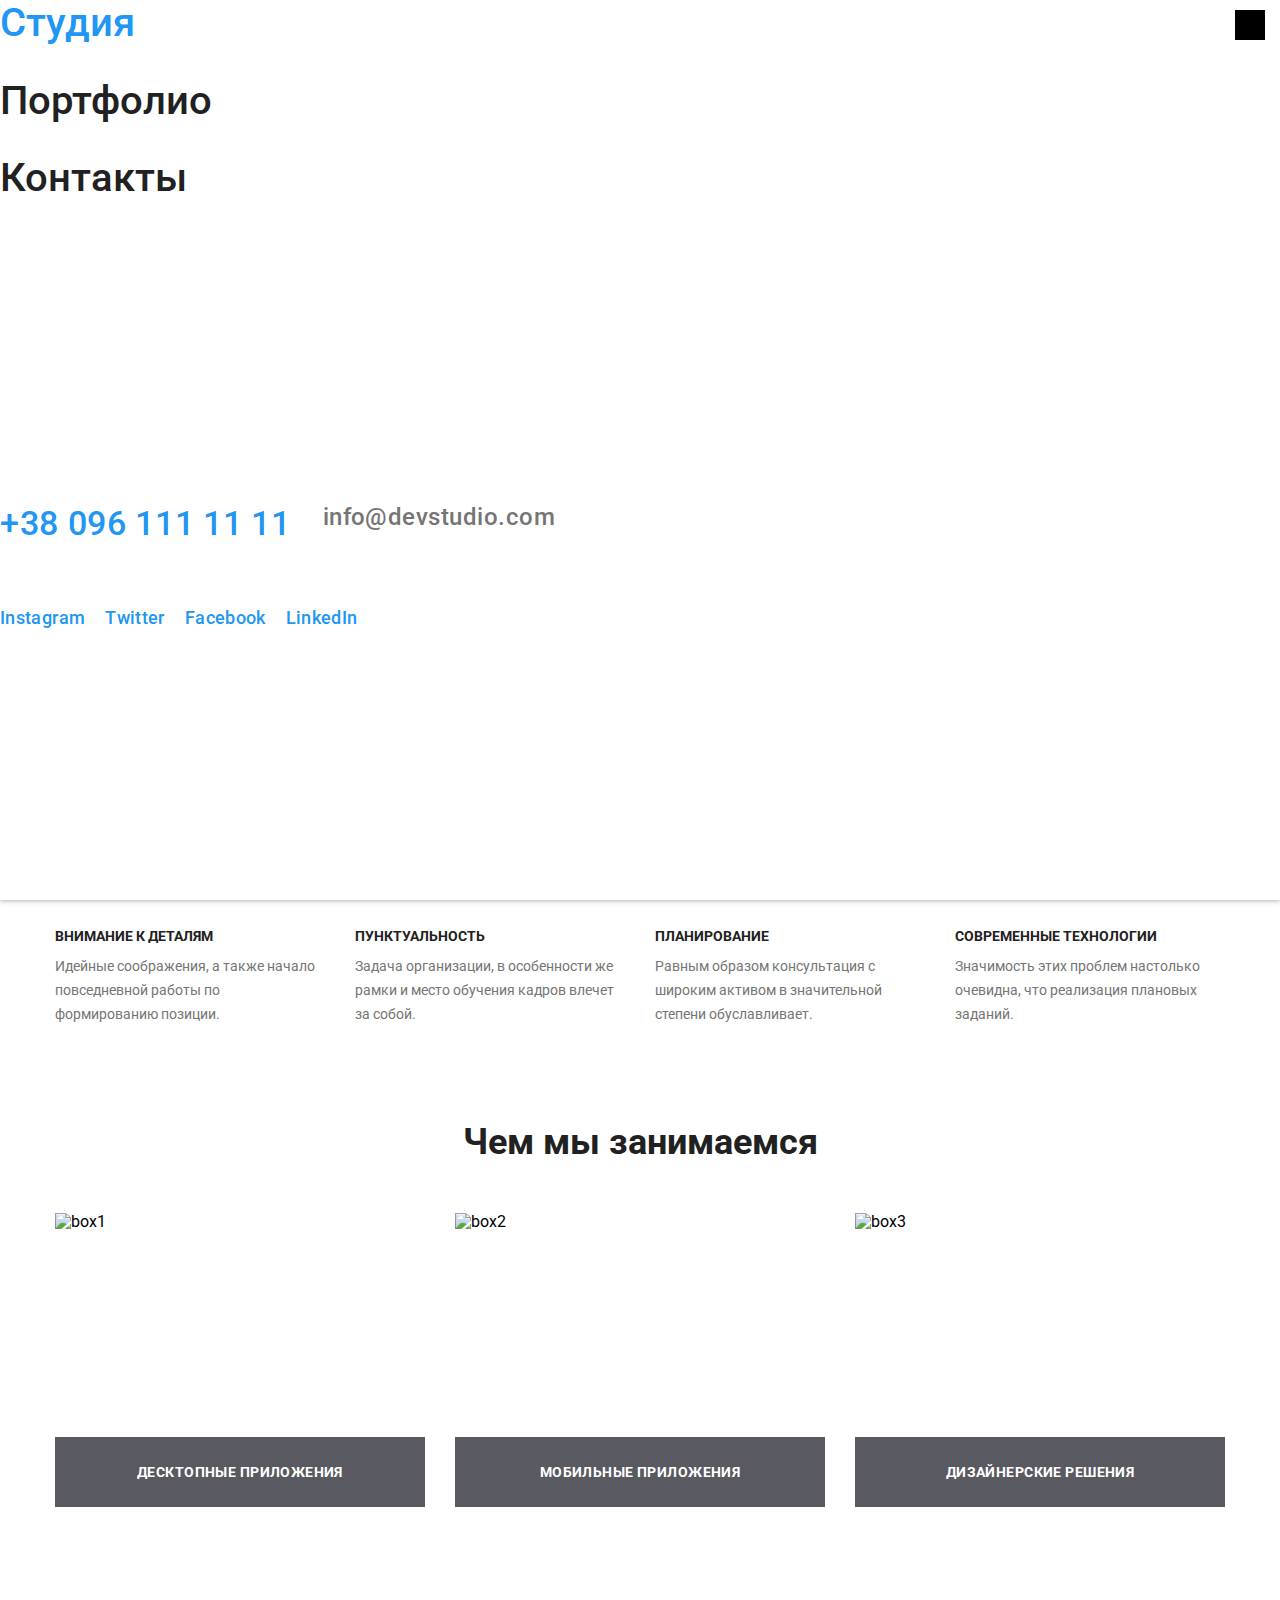
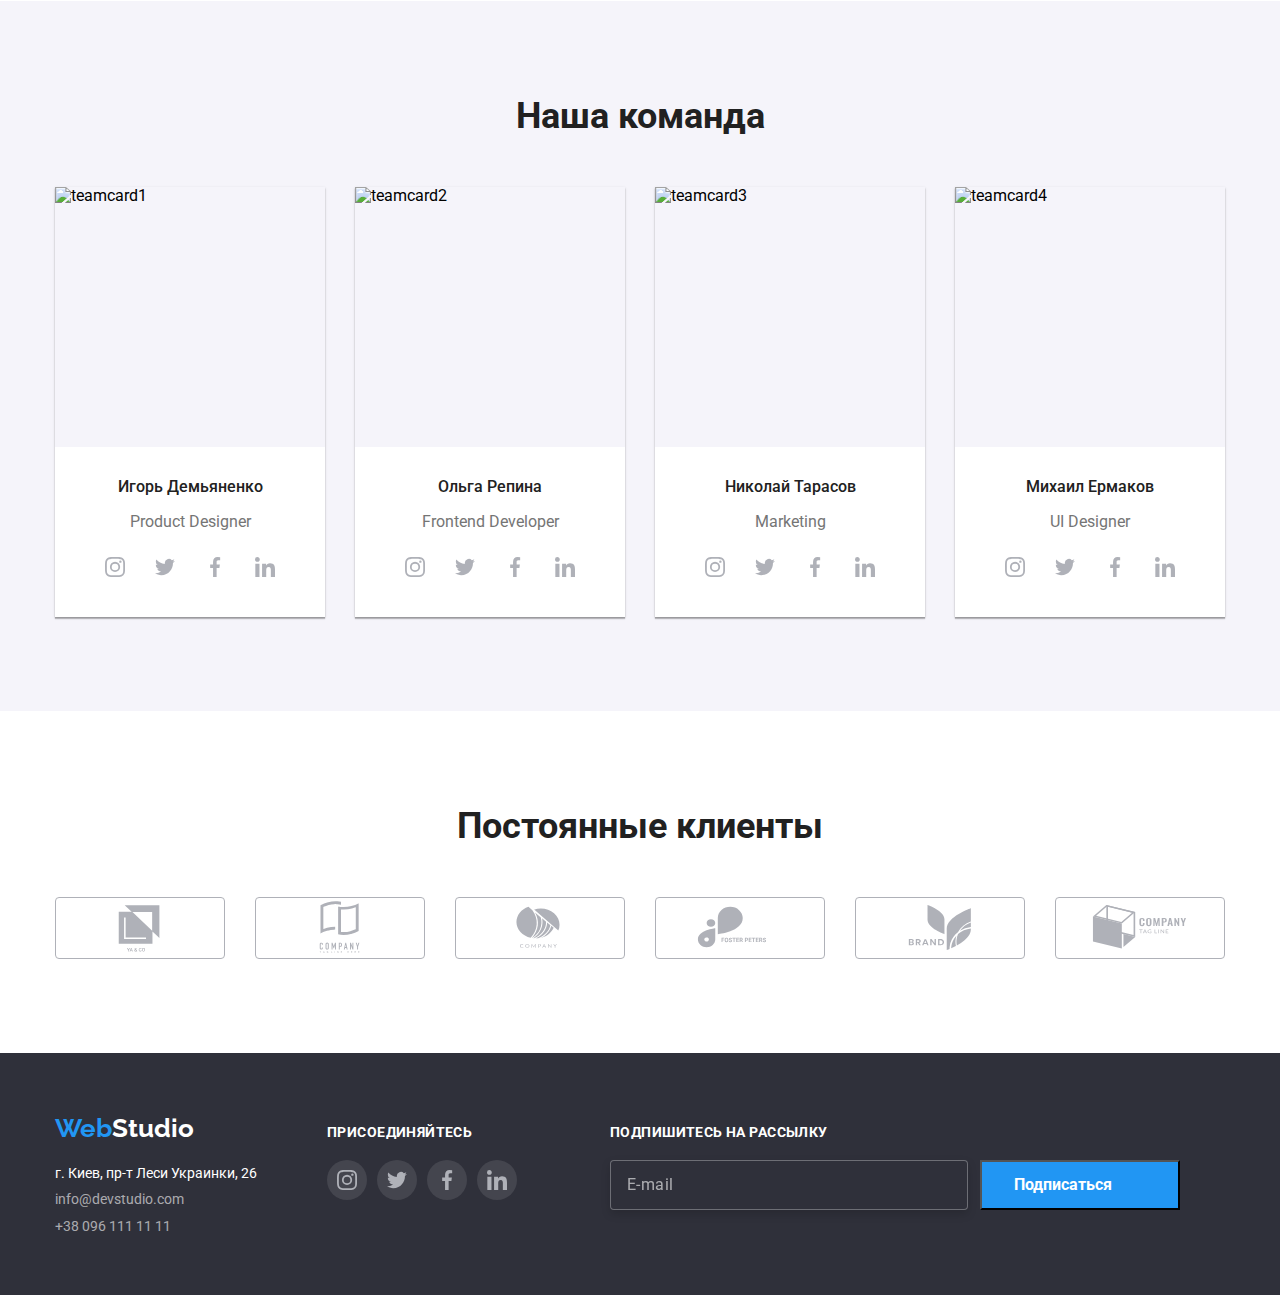
==== commit 6e7ac339: "hw-8-2" ====
--- a/index.html
+++ b/index.html
@@ -452,9 +452,36 @@
   </div>
     </div>
 
-    <div class="mobile-menu is-hidden" data-menu>
-<div class="mobile-menu__close-btn" data-menu-close></div>
-    </div>
-  <script src="./js/modal.js"></script>
+    <div class="mobile-menu"  data-menu>
+      <ul class="mobile-list">
+        <li class="mobile-list__item"><a href="./index.html" class="mobile-list__link current">Студия</a></li>
+        <li class="mobile-list__item"><a href="./portfolio.html" class="mobile-list__link">Портфолио</a></li>
+        <li class="mobile-list__item"><a href="#" class="mobile-list__link">Контакты</a></li>
+      </ul>
+      
+      <ul class="mobile-info">
+        <li class="mobile-info__item"><a href="tel:+380961111111" class="mobile-info__tel">
+            +38 096 111 11 11
+          </a>
+        </li>
+        <li class="mobile-info__item"><a href="mailto:info@devstudio.com" class="mobile-info__mail">
+            info@devstudio.com
+          </a>
+        </li>
+      </ul>
+      <div class="mobile-menu__close-btn" data-menu-close></div>
+      <div class="mobile-sociale">
+        <ul class="mobile-sociale__list">
+          <li class="mobile-sociale__item"><a href="#" class="mobile-sociale__link">Instagram</a></li>
+          <li class="mobile-sociale__item"><a href="#" class="mobile-sociale__link">Twitter</a></li>
+          <li class="mobile-sociale__item"><a href="#" class="mobile-sociale__link">Facebook</a></li>
+          <li class="mobile-sociale__item"><a href="#" class="mobile-sociale__link">LinkedIn</a></li>
+        </ul>
+      </div>
+
+</div>
+
+<script src="./js/modal.js"></script>
+  <script src="./js/mobile-menu.js"></script>
 </body>
 </html>
--- a/css/main.min.css
+++ b/css/main.min.css
@@ -1,2 +1,2 @@
-.about-us-section{width:100%}.title-about-us{margin-bottom:50px;margin-top:0;font-weight:700;font-size:36px;line-height:1.17;text-align:center;color:#212121}.about-us{display:-webkit-box;display:-ms-flexbox;display:flex;margin-top:0;margin-bottom:0;padding-left:0;gap:30px}.about-us__img{position:relative}.about-us__description{position:absolute;bottom:0;left:0;width:100%;height:70px;margin:0;padding-top:27px;padding-bottom:27px;background:rgba(47,48,58,0.8);font-weight:700;font-size:14px;line-height:16px;text-align:center;letter-spacing:0.03em;text-transform:uppercase;color:#fff}@media (max-width: 767px){.about-us-section{display:none}}h1,h2,h3{margin:0;padding:0}body{background-color:#fff;font-family:"Roboto", sans-serif}.container{max-width:1200px;width:100%;padding-left:15px;padding-right:15px;margin:0 auto}ul{list-style:none}a{text-decoration:none}section{padding-top:94px;padding-bottom:94px}img{display:block}@media (max-width: 767px){section{padding:60px 15px}}.benefits-section{padding-bottom:0}.benefits{margin-top:0;margin-bottom:0;display:-webkit-box;display:-ms-flexbox;display:flex;padding-left:0;gap:30px;width:100%}.benefits__item{width:270px}.benefits__title{margin-top:0;margin-bottom:10px;color:#212121;font-weight:700;font-size:14px;text-transform:uppercase;line-height:1.14}.benefits__symbol{display:-webkit-box;display:-ms-flexbox;display:flex;-webkit-box-pack:center;-ms-flex-pack:center;justify-content:center;-webkit-box-align:center;-ms-flex-align:center;align-items:center;height:120px;background-color:#f5f4fa;margin-bottom:30px;border-radius:4px}.benefits__icon{width:70px;height:70px}.benefits__description{margin-top:0;margin-bottom:0;color:#757575;font-weight:400;font-size:14px;line-height:1.71}@media (max-width: 767px){.benefits{-webkit-box-orient:vertical;-webkit-box-direction:normal;-ms-flex-direction:column;flex-direction:column}.benefits__item{width:100%}.benefits__title{text-align:center}.benefits-section{padding-bottom:60px}}.button{padding:10px 32px;width:200px;cursor:pointer;color:#fff;background-color:#2196f3;font-weight:700;font-size:16px;-webkit-box-align:center;-ms-flex-align:center;align-items:center;text-align:center;line-height:1.88;-webkit-transition:background-color 250ms cubic-bezier(0.4, 0, 0.2, 1);transition:background-color 250ms cubic-bezier(0.4, 0, 0.2, 1)}.button:hover,.button:focus{background-color:#188ce8}.button__btn-submit{padding-top:10px;padding-bottom:10px;width:200px;-webkit-transform:translateX(50%);transform:translateX(50%);cursor:pointer;color:#fff;background-color:#2196f3;-webkit-box-shadow:0px 4px 4px rgba(0,0,0,0.15);box-shadow:0px 4px 4px rgba(0,0,0,0.15);border-radius:4px;border:0;font-weight:700;font-size:16px;-webkit-box-align:center;-ms-flex-align:center;align-items:center;text-align:center;line-height:1.88;-webkit-transition:background-color 250ms cubic-bezier(0.4, 0, 0.2, 1);transition:background-color 250ms cubic-bezier(0.4, 0, 0.2, 1)}.button__btn-submit:hover,.button__btn-submit:focus{background-color:#188ce8}footer{background:#2f303a;padding-top:60px;padding-bottom:60px}.foot{display:-webkit-box;display:-ms-flexbox;display:flex;-webkit-box-align:baseline;-ms-flex-align:baseline;align-items:baseline}.info-footer{display:block;padding-left:0;margin-top:0;margin-bottom:0}.info-footer__adress>a{display:inline-block;margin-bottom:9px;font-style:normal;font-weight:400;font-size:14px;line-height:1.17;color:#fff;-webkit-transition:color 250ms cubic-bezier(0.4, 0, 0.2, 1);transition:color 250ms cubic-bezier(0.4, 0, 0.2, 1)}.info-footer__adress>a:hover,.info-footer__adress>a:focus{color:#2196f3}.info-footer__mail>a{display:inline-block;margin-bottom:9px;font-style:normal;font-weight:400;font-size:14px;line-height:1.17;color:rgba(255,255,255,0.6);-webkit-transition:color 250ms cubic-bezier(0.4, 0, 0.2, 1);transition:color 250ms cubic-bezier(0.4, 0, 0.2, 1)}.info-footer__mail>a:hover,.info-footer__mail>a:focus{color:#2196f3}.info-footer__tel>a{display:inline-block;font-style:normal;font-weight:400;font-size:14px;line-height:1.17;color:rgba(255,255,255,0.6);-webkit-transition:color 250ms cubic-bezier(0.4, 0, 0.2, 1);transition:color 250ms cubic-bezier(0.4, 0, 0.2, 1)}.info-footer__tel>a:hover,.info-footer__tel>a:focus{color:#2196f3}.footer-sociale{margin-left:70px;padding:0}.title-sociale{font-style:normal;font-weight:700;font-size:14px;line-height:16px;letter-spacing:0.03em;text-transform:uppercase;margin-bottom:20px;color:#fff}.list-sociale{display:-webkit-box;display:-ms-flexbox;display:flex;margin:0;padding:0}.list-sociale li:not(:last-child){margin-right:10px}.list-sociale__link{display:-webkit-box;display:-ms-flexbox;display:flex;-webkit-box-pack:center;-ms-flex-pack:center;justify-content:center;-webkit-box-align:center;-ms-flex-align:center;align-items:center;width:40px;height:40px;background-color:rgba(255,255,255,0.1);border-radius:50%;color:#fff;-webkit-transition:background-color 250ms cubic-bezier(0.4, 0, 0.2, 1),color 250ms cubic-bezier(0.4, 0, 0.2, 1);transition:background-color 250ms cubic-bezier(0.4, 0, 0.2, 1),color 250ms cubic-bezier(0.4, 0, 0.2, 1)}.list-sociale__link:hover,.list-sociale__link:focus{color:#fff;background-color:#2196f3}.list-sociale__icon{width:20px;height:20px;fill:currentColor}.subscription{margin-left:93px}.subscription__title{font-style:normal;font-weight:700;font-size:14px;line-height:16px;letter-spacing:0.03em;text-transform:uppercase;margin-bottom:20px;color:#fff}.subscription__form{display:-webkit-box;display:-ms-flexbox;display:flex}.subscription__input{width:358px;height:50px;background:#2f303a;border:1px solid rgba(255,255,255,0.3);-webkit-box-sizing:border-box;box-sizing:border-box;-webkit-filter:drop-shadow(0px 4px 4px rgba(0,0,0,0.15));filter:drop-shadow(0px 4px 4px rgba(0,0,0,0.15));border-radius:4px;-webkit-transition:border 250ms cubic-bezier(0.4, 0, 0.2, 1);transition:border 250ms cubic-bezier(0.4, 0, 0.2, 1);font-weight:400;font-size:16px;line-height:20px;padding-left:16px;letter-spacing:0.03em;color:rgba(255,255,255,0.6)}.subscription__input:hover,.subscription__input:focus{border:1px solid #2196f3}.subscription__input::-webkit-input-placeholder{font-weight:400;font-size:16px;line-height:20px;display:-webkit-box;display:flex;-webkit-box-align:center;align-items:center;letter-spacing:0.03em;color:rgba(255,255,255,0.6)}.subscription__input:-ms-input-placeholder{font-weight:400;font-size:16px;line-height:20px;display:-ms-flexbox;display:flex;-ms-flex-align:center;align-items:center;letter-spacing:0.03em;color:rgba(255,255,255,0.6)}.subscription__input::-ms-input-placeholder{font-weight:400;font-size:16px;line-height:20px;display:-ms-flexbox;display:flex;-ms-flex-align:center;align-items:center;letter-spacing:0.03em;color:rgba(255,255,255,0.6)}.subscription__input::placeholder{font-weight:400;font-size:16px;line-height:20px;display:-webkit-box;display:-ms-flexbox;display:flex;-webkit-box-align:center;-ms-flex-align:center;align-items:center;letter-spacing:0.03em;color:rgba(255,255,255,0.6)}.subscription__button{display:-webkit-box;display:-ms-flexbox;display:flex;margin-left:12px;height:50px}.subscription__icon{margin-left:10px;fill:#fff}.subscription__svg{color:#fff}@media (max-width: 767px){.foot{-webkit-box-orient:vertical;-webkit-box-direction:normal;-ms-flex-direction:column;flex-direction:column;-webkit-box-align:center;-ms-flex-align:center;align-items:center;text-align:center}.footer-sociale{margin:0;padding-top:60px}.subscription__form{-webkit-box-orient:vertical;-webkit-box-direction:normal;-ms-flex-direction:column;flex-direction:column;-webkit-box-align:center;-ms-flex-align:center;align-items:center;text-align:center}.subscription__input{width:100%;margin-bottom:20px;padding:0 15px}.subscription{width:100%;margin:0;padding-top:60px}.subscription__button{margin:0}}.text-logo{display:inline-block;margin-bottom:20px;font-family:"Raleway";font-style:normal;font-weight:700;font-size:26px;line-height:1.19;color:#fff}.web-footer{color:#2196f3}.logo-header{font-family:"Raleway";font-style:normal;font-weight:700;font-size:26px;line-height:1.19;color:#212121}.web-header{color:#2196f3}@media (max-width: 767px){.logo-header{font-size:24px}}.main-banner{padding-top:200px;padding-bottom:200px;margin-top:0;text-align:center;text-align:center;background-image:-webkit-gradient(linear, left bottom, left top, from(rgba(47,48,58,0.4)), to(rgba(47,48,58,0.4))),url(../images/main-foto.jpg);background-image:linear-gradient(to top, rgba(47,48,58,0.4), rgba(47,48,58,0.4)),url(../images/main-foto.jpg);background-repeat:no-repeat;background-size:cover;background-position:center;width:100%;height:auto;margin-left:auto;margin-right:auto}.main-text{width:696px;margin-bottom:30px;margin-right:auto;margin-left:auto;margin-top:0;text-align:center;font-weight:900;font-size:44px;line-height:1.36;letter-spacing:0.06em;text-transform:uppercase;color:#fff}@media (max-width: 767px){.main-text{font-size:26px;width:100%}.main-banner{background-image:-webkit-gradient(linear, left bottom, left top, from(rgba(47,48,58,0.4)), to(rgba(47,48,58,0.4))),url(../../images/main-baner-mobile.jpg);background-image:linear-gradient(to top, rgba(47,48,58,0.4), rgba(47,48,58,0.4)),url(../../images/main-baner-mobile.jpg);background-repeat:no-repeat;background-size:cover;background-position:center}}.backdrop{position:fixed;width:100vw;height:100vh;top:0;left:0;background:rgba(0,0,0,0.2);will-change:visibility, opacity;-webkit-transition:visibility 250ms cubic-bezier(0.4, 0, 0.2, 1),opacity 250ms cubic-bezier(0.4, 0, 0.2, 1);transition:visibility 250ms cubic-bezier(0.4, 0, 0.2, 1),opacity 250ms cubic-bezier(0.4, 0, 0.2, 1)}.backdrop.is-hidden{visibility:hidden;opacity:0;pointer-events:none}.modal{position:absolute;top:50%;left:50%;-webkit-transform:translate(-50%, -50%);transform:translate(-50%, -50%);border-radius:4px;background:#fff}.close-icon{position:absolute;top:8px;right:8px;display:-webkit-box;display:-ms-flexbox;display:flex;-webkit-box-pack:center;-ms-flex-pack:center;justify-content:center;-webkit-box-align:center;-ms-flex-align:center;align-items:center;background-color:#fff;width:30px;height:30px;border:1px solid rgba(0,0,0,0.1);border-radius:50%;cursor:pointer;-webkit-transition:fill 250ms cubic-bezier(0.4, 0, 0.2, 1);transition:fill 250ms cubic-bezier(0.4, 0, 0.2, 1)}.close-icon:hover,.close-icon:focus{fill:#2196f3}.data-user{padding:40px}.form-order{margin-bottom:20px}.title-order{margin-bottom:12px;color:#212121;font-weight:700;font-size:20px;line-height:1.15;text-align:center}.form-field{display:-webkit-box;display:-ms-flexbox;display:flex;-webkit-box-orient:vertical;-webkit-box-direction:normal;-ms-flex-direction:column;flex-direction:column}.form-field:not(:last-child){margin-bottom:10px}.form-field label{margin-bottom:4px;color:#757575;font-size:12px;line-height:1.167;letter-spacing:0.01em}.form-field input{width:100%;height:40px;border:1px solid rgba(33,33,33,0.2);-webkit-box-sizing:border-box;box-sizing:border-box;border-radius:4px;padding-left:42px}.input-wrap{position:relative;color:#212121}.input-wrap input:focus,.input-wrap input:focus-visible{border:1px solid #2196f3;outline:none}.input-wrap input:focus ~ .icon-form{color:#2196f3}.icon-form{position:absolute;top:50%;left:12px;-webkit-transform:translateY(-50%);transform:translateY(-50%);width:18px;height:18px;fill:currentColor}.comment-user{width:100%;height:120px;resize:none;border:1px solid rgba(33,33,33,0.2);-webkit-box-sizing:border-box;box-sizing:border-box;border-radius:4px;padding:12px 16px;font-size:12px;line-height:1.167;letter-spacing:0.01em}.comment-user:focus,.comment-user:focus-visible{border:1px solid #2196f3;outline:none}.comment-user::-webkit-input-placeholder{color:rgba(117,117,117,0.5)}.comment-user:-ms-input-placeholder{color:rgba(117,117,117,0.5)}.comment-user::-ms-input-placeholder{color:rgba(117,117,117,0.5)}.comment-user::placeholder{color:rgba(117,117,117,0.5)}.accept-rule{display:-webkit-box;display:-ms-flexbox;display:flex;-webkit-box-pack:center;-ms-flex-pack:center;justify-content:center;position:relative;-webkit-box-align:center;-ms-flex-align:center;align-items:center;margin-bottom:30px;color:#757575;font-size:14px;line-height:1.714}.checkbox{position:absolute;width:1px;height:1px;margin:-1px;border:0;padding:0;white-space:nowrap;-webkit-clip-path:inset(100%);clip-path:inset(100%);clip:rect(0 0 0 0);overflow:hidden}.checkbox:checked+.icon-checkbox{background-color:#2196f3;border:2px solid #2196f3}.checkbox:checked ~ .icon-check{fill-opacity:1;stroke-opacity:1}.icon-checkbox{display:inline-block;margin-right:7px;width:16px;height:15px;background-color:#fff;border:2px solid #212121;border-radius:2px}.icon-check{position:absolute;top:50%;left:12px;-webkit-transform:translate(75%, -50%);transform:translate(75%, -50%);width:16px;height:15px;fill-opacity:0;stroke-opacity:0}.contract{margin-left:5px;text-decoration:underline;text-underline-position:under;color:#2196f3;font-size:14px;line-height:1.714}.page-header{background-color:#fff;border-bottom:1px solid #ececec;width:100%}.header-all{display:-webkit-box;display:-ms-flexbox;display:flex;-webkit-box-align:center;-ms-flex-align:center;align-items:center;min-height:80px}.site-nav{display:-webkit-box;display:-ms-flexbox;display:flex;margin-left:93px;margin-top:0;margin-bottom:0;padding-left:0;gap:50px}.site-nav__link{display:block;padding-top:32px;padding-bottom:32px;color:#212121;font-size:14px;font-weight:500;line-height:1.14;-webkit-transition:color 250ms cubic-bezier(0.4, 0, 0.2, 1);transition:color 250ms cubic-bezier(0.4, 0, 0.2, 1)}.site-nav__link:hover,.site-nav__link:focus{color:#2196f3}.site-nav .current{color:#2196f3;font-size:14px;font-weight:500;line-height:1.14;position:relative}.site-nav .current::after{content:"";position:absolute;bottom:0;left:0;width:100%;border:2px solid #2196f3;border-radius:2px;background-color:#2196f3}.auth-nav{display:-webkit-box;display:-ms-flexbox;display:flex;-webkit-box-pack:end;-ms-flex-pack:end;justify-content:flex-end;margin-left:auto;margin-top:0;margin-bottom:0;padding-left:0}.auth-nav .auth-nav__item+.auth-nav__item{margin-left:50px}.auth-nav .auth-nav__link{display:-webkit-box;display:-ms-flexbox;display:flex;-webkit-box-pack:center;-ms-flex-pack:center;justify-content:center;-webkit-box-align:center;-ms-flex-align:center;align-items:center;padding-top:32px;padding-bottom:32px;color:#757575;font-size:14px;font-weight:500;line-height:1.14;-webkit-transition:color 250ms cubic-bezier(0.4, 0, 0.2, 1);transition:color 250ms cubic-bezier(0.4, 0, 0.2, 1)}.auth-nav__link:hover,.auth-nav__link:focus{color:#2196f3}.auth-nav__icon-mail{display:block;width:16px;height:12px;margin-right:10px;fill:currentColor}.auth-nav__icon-tel{display:block;width:10px;height:16px;margin-right:10px;fill:currentColor}.menu-burger{display:none;width:40px;height:40px;padding:12px 8px}.menu-burger__line{background-color:#212121;width:100%;height:2.6px;display:block}.menu-burger__line:not(:last-child){margin-bottom:4px}.menu-burger:hover .menu-burger__line{background-color:#2196f3}.mobile-menu{position:absolute;top:0;left:0;display:block;width:100vw;height:100vh;background-color:#fff;-webkit-box-shadow:0px 4px 8px rgba(0,0,0,0.04),0px 2px 4px rgba(0,0,0,0.08),0px 1px 3px rgba(0,0,0,0.16);box-shadow:0px 4px 8px rgba(0,0,0,0.04),0px 2px 4px rgba(0,0,0,0.08),0px 1px 3px rgba(0,0,0,0.16)}.mobile-menu.is-hidden{display:none}.mobile-menu__close-btn{width:30px;height:30px;background-color:black}@media (max-width: 767px){.header-all{min-height:60px;-webkit-box-pack:justify;-ms-flex-pack:justify;justify-content:space-between}.site-nav,.auth-nav{display:none}.menu-burger{display:block}}.partners-title{margin-top:0;margin-bottom:50px;font-weight:700;font-size:36px;line-height:1.17;text-align:center;color:#212121}.partners{display:-webkit-box;display:-ms-flexbox;display:flex;margin:0;padding:0;gap:30px}.partners__logo{display:-webkit-box;display:-ms-flexbox;display:flex;-webkit-box-pack:center;-ms-flex-pack:center;justify-content:center;-webkit-box-align:center;-ms-flex-align:center;align-items:center;width:100%;height:100%;border:1px solid #afb1b8;border-radius:4px;text-align:center;color:#afb1b8;-webkit-transition:color 250ms cubic-bezier(0.4, 0, 0.2, 1),border 250ms cubic-bezier(0.4, 0, 0.2, 1);transition:color 250ms cubic-bezier(0.4, 0, 0.2, 1),border 250ms cubic-bezier(0.4, 0, 0.2, 1)}.partners__logo:hover,.partners__logo:focus{color:#2196f3;border:1px solid #2196f3}.partners__icon{width:106px;height:60px;fill:currentColor}.partners__list-element{width:100%}@media (max-width: 767px){.partners{-ms-flex-wrap:wrap;flex-wrap:wrap}.partners__list-element{width:calc(50% - 15px)}.partners-title{font-size:28px;margin-bottom:30px}}.hidden{display:none}.button-nav{display:-webkit-box;display:-ms-flexbox;display:flex;-webkit-box-pack:center;-ms-flex-pack:center;justify-content:center;-webkit-box-align:center;-ms-flex-align:center;align-items:center;margin-top:0;margin-bottom:50px;margin-left:auto;margin-right:auto;padding-left:0}.button-nav .button-nav__item+.button-nav__item{margin-left:8px}.button-nav .current{background-color:#2196f3;color:#fff}.button-nav__button{display:inline-block;padding:6px 22px;width:145px;border:0;cursor:pointer;background:#f5f4fa;font-weight:500;font-size:16px;line-height:1.63;text-align:center;color:#212121;-webkit-transition:color 250ms cubic-bezier(0.4, 0, 0.2, 1),background-color 250ms cubic-bezier(0.4, 0, 0.2, 1),border-radius 250ms cubic-bezier(0.4, 0, 0.2, 1),-webkit-box-shadow 250ms cubic-bezier(0.4, 0, 0.2, 1);transition:color 250ms cubic-bezier(0.4, 0, 0.2, 1),background-color 250ms cubic-bezier(0.4, 0, 0.2, 1),border-radius 250ms cubic-bezier(0.4, 0, 0.2, 1),-webkit-box-shadow 250ms cubic-bezier(0.4, 0, 0.2, 1);transition:color 250ms cubic-bezier(0.4, 0, 0.2, 1),background-color 250ms cubic-bezier(0.4, 0, 0.2, 1),box-shadow 250ms cubic-bezier(0.4, 0, 0.2, 1),border-radius 250ms cubic-bezier(0.4, 0, 0.2, 1);transition:color 250ms cubic-bezier(0.4, 0, 0.2, 1),background-color 250ms cubic-bezier(0.4, 0, 0.2, 1),box-shadow 250ms cubic-bezier(0.4, 0, 0.2, 1),border-radius 250ms cubic-bezier(0.4, 0, 0.2, 1),-webkit-box-shadow 250ms cubic-bezier(0.4, 0, 0.2, 1)}.button-nav__button:hover,.button-nav__button:focus{background-color:#2196f3;color:#fff;-webkit-box-shadow:0px 3px 1px rgba(0,0,0,0.1),0px 1px 2px rgba(0,0,0,0.08),0px 2px 2px rgba(0,0,0,0.12);box-shadow:0px 3px 1px rgba(0,0,0,0.1),0px 1px 2px rgba(0,0,0,0.08),0px 2px 2px rgba(0,0,0,0.12);border-radius:4px}p{margin:0;padding:0}.card{display:-webkit-box;display:-ms-flexbox;display:flex;-ms-flex-wrap:wrap;flex-wrap:wrap;padding-left:0;margin:-15px}.card__link{display:block;width:370px;margin:15px;text-decoration:none;-webkit-transition:-webkit-box-shadow 250ms cubic-bezier(0.4, 0, 0.2, 1);transition:-webkit-box-shadow 250ms cubic-bezier(0.4, 0, 0.2, 1);transition:box-shadow 250ms cubic-bezier(0.4, 0, 0.2, 1);transition:box-shadow 250ms cubic-bezier(0.4, 0, 0.2, 1), -webkit-box-shadow 250ms cubic-bezier(0.4, 0, 0.2, 1)}.card__text{display:-webkit-box;display:-ms-flexbox;display:flex;-webkit-box-align:center;-ms-flex-align:center;align-items:center;height:294px;padding:0 24px;font-weight:400;font-size:18px;line-height:1.56;color:#fff;background-color:#2196f3;-webkit-transition:-webkit-transform 250ms cubic-bezier(0.4, 0, 0.2, 1);transition:-webkit-transform 250ms cubic-bezier(0.4, 0, 0.2, 1);transition:transform 250ms cubic-bezier(0.4, 0, 0.2, 1);transition:transform 250ms cubic-bezier(0.4, 0, 0.2, 1), -webkit-transform 250ms cubic-bezier(0.4, 0, 0.2, 1)}.card__thumb{height:294px;overflow:hidden}.card__link:hover .card__text{-webkit-transform:translateY(-294px);transform:translateY(-294px)}.card__link:hover,.card__ink:focus{-webkit-box-shadow:0px 1px 1px rgba(0,0,0,0.12),0px 4px 4px rgba(0,0,0,0.06),1px 4px 6px rgba(0,0,0,0.16);box-shadow:0px 1px 1px rgba(0,0,0,0.12),0px 4px 4px rgba(0,0,0,0.06),1px 4px 6px rgba(0,0,0,0.16)}.card__description{padding:20px 24px;border-left:1px solid #eeeeee;border-bottom:1px solid #eeeeee;border-right:1px solid #eeeeee}.card__title{margin-bottom:4px;font-weight:700;font-size:18px;line-height:2;color:#212121;background:#fff}.card__meta{margin:0;font-weight:400;font-size:16px;line-height:1.88;background:#fff;color:#757575}.sociale{display:-webkit-box;display:-ms-flexbox;display:flex;-webkit-box-pack:center;-ms-flex-pack:center;justify-content:center;-webkit-box-align:center;-ms-flex-align:center;align-items:center}.sociale-team{display:-webkit-box;display:-ms-flexbox;display:flex;margin:0;padding:0}.sociale-team__link{display:-webkit-box;display:-ms-flexbox;display:flex;-webkit-box-pack:center;-ms-flex-pack:center;justify-content:center;-webkit-box-align:center;-ms-flex-align:center;align-items:center;width:40px;height:40px;background-color:#fff;border-radius:50%;color:#afb1b8;-webkit-transition:background-color 250ms cubic-bezier(0.4, 0, 0.2, 1),color 250ms cubic-bezier(0.4, 0, 0.2, 1);transition:background-color 250ms cubic-bezier(0.4, 0, 0.2, 1),color 250ms cubic-bezier(0.4, 0, 0.2, 1)}.sociale-team__link:hover,.sociale-team__link:focus{color:#fff;background-color:#2196f3}.sociale-team li:not(:last-child){margin-right:10px}.sociale-team__icon{width:20px;height:20px;fill:currentColor}.team{background-color:#f5f4fa}.text-team{margin-top:0;margin-bottom:50px;font-weight:700;font-size:36px;line-height:1.17;text-align:center;color:#212121}.team-name{display:-webkit-box;display:-ms-flexbox;display:flex;margin-top:0;margin-bottom:0;padding-left:0;gap:30px}.team-name__item{-webkit-box-shadow:0px 1px 3px rgba(0,0,0,0.12),0px 1px 1px rgba(0,0,0,0.14),0px 2px 1px rgba(0,0,0,0.2);box-shadow:0px 1px 3px rgba(0,0,0,0.12),0px 1px 1px rgba(0,0,0,0.14),0px 2px 1px rgba(0,0,0,0.2)}.name-description{padding-top:30px;padding-bottom:30px;background-color:#fff}.name-description__name{margin-top:0;margin-bottom:0;font-weight:500;font-size:16px;line-height:1.19;color:#212121;text-align:center}.name-description__profession{margin-top:16px;margin-bottom:16px;font-weight:400;font-size:16px;line-height:1.19;color:#757575;text-align:center}@media (max-width: 767px){.team-name{-webkit-box-orient:vertical;-webkit-box-direction:normal;-ms-flex-direction:column;flex-direction:column}.team-name__item{width:100%}.team-name__item img{width:100%;height:auto}.text-team{font-size:28px;margin-bottom:30px}}
+.about-us-section{width:100%}.title-about-us{margin-bottom:50px;margin-top:0;font-weight:700;font-size:36px;line-height:1.17;text-align:center;color:#212121}.about-us{display:-webkit-box;display:-ms-flexbox;display:flex;margin-top:0;margin-bottom:0;padding-left:0;gap:30px}.about-us__img{position:relative}.about-us__description{position:absolute;bottom:0;left:0;width:100%;height:70px;margin:0;padding-top:27px;padding-bottom:27px;background:rgba(47,48,58,0.8);font-weight:700;font-size:14px;line-height:16px;text-align:center;letter-spacing:0.03em;text-transform:uppercase;color:#fff}@media (max-width: 767px){.about-us-section{display:none}}h1,h2,h3{margin:0;padding:0}body{background-color:#fff;font-family:"Roboto", sans-serif}.container{max-width:1200px;width:100%;padding-left:15px;padding-right:15px;margin:0 auto}ul{list-style:none}a{text-decoration:none}section{padding-top:94px;padding-bottom:94px}img{display:block}@media (max-width: 767px){section{padding:60px 15px}}.benefits-section{padding-bottom:0}.benefits{margin-top:0;margin-bottom:0;display:-webkit-box;display:-ms-flexbox;display:flex;padding-left:0;gap:30px;width:100%}.benefits__item{width:270px}.benefits__title{margin-top:0;margin-bottom:10px;color:#212121;font-weight:700;font-size:14px;text-transform:uppercase;line-height:1.14}.benefits__symbol{display:-webkit-box;display:-ms-flexbox;display:flex;-webkit-box-pack:center;-ms-flex-pack:center;justify-content:center;-webkit-box-align:center;-ms-flex-align:center;align-items:center;height:120px;background-color:#f5f4fa;margin-bottom:30px;border-radius:4px}.benefits__icon{width:70px;height:70px}.benefits__description{margin-top:0;margin-bottom:0;color:#757575;font-weight:400;font-size:14px;line-height:1.71}@media (max-width: 767px){.benefits{-webkit-box-orient:vertical;-webkit-box-direction:normal;-ms-flex-direction:column;flex-direction:column}.benefits__item{width:100%}.benefits__title{text-align:center}.benefits-section{padding-bottom:60px}}.button{padding:10px 32px;width:200px;cursor:pointer;color:#fff;background-color:#2196f3;font-weight:700;font-size:16px;-webkit-box-align:center;-ms-flex-align:center;align-items:center;text-align:center;line-height:1.88;-webkit-transition:background-color 250ms cubic-bezier(0.4, 0, 0.2, 1);transition:background-color 250ms cubic-bezier(0.4, 0, 0.2, 1)}.button:hover,.button:focus{background-color:#188ce8}.button__btn-submit{padding-top:10px;padding-bottom:10px;width:200px;-webkit-transform:translateX(50%);transform:translateX(50%);cursor:pointer;color:#fff;background-color:#2196f3;-webkit-box-shadow:0px 4px 4px rgba(0,0,0,0.15);box-shadow:0px 4px 4px rgba(0,0,0,0.15);border-radius:4px;border:0;font-weight:700;font-size:16px;-webkit-box-align:center;-ms-flex-align:center;align-items:center;text-align:center;line-height:1.88;-webkit-transition:background-color 250ms cubic-bezier(0.4, 0, 0.2, 1);transition:background-color 250ms cubic-bezier(0.4, 0, 0.2, 1)}.button__btn-submit:hover,.button__btn-submit:focus{background-color:#188ce8}footer{background:#2f303a;padding-top:60px;padding-bottom:60px}.foot{display:-webkit-box;display:-ms-flexbox;display:flex;-webkit-box-align:baseline;-ms-flex-align:baseline;align-items:baseline}.info-footer{display:block;padding-left:0;margin-top:0;margin-bottom:0}.info-footer__adress>a{display:inline-block;margin-bottom:9px;font-style:normal;font-weight:400;font-size:14px;line-height:1.17;color:#fff;-webkit-transition:color 250ms cubic-bezier(0.4, 0, 0.2, 1);transition:color 250ms cubic-bezier(0.4, 0, 0.2, 1)}.info-footer__adress>a:hover,.info-footer__adress>a:focus{color:#2196f3}.info-footer__mail>a{display:inline-block;margin-bottom:9px;font-style:normal;font-weight:400;font-size:14px;line-height:1.17;color:rgba(255,255,255,0.6);-webkit-transition:color 250ms cubic-bezier(0.4, 0, 0.2, 1);transition:color 250ms cubic-bezier(0.4, 0, 0.2, 1)}.info-footer__mail>a:hover,.info-footer__mail>a:focus{color:#2196f3}.info-footer__tel>a{display:inline-block;font-style:normal;font-weight:400;font-size:14px;line-height:1.17;color:rgba(255,255,255,0.6);-webkit-transition:color 250ms cubic-bezier(0.4, 0, 0.2, 1);transition:color 250ms cubic-bezier(0.4, 0, 0.2, 1)}.info-footer__tel>a:hover,.info-footer__tel>a:focus{color:#2196f3}.footer-sociale{margin-left:70px;padding:0}.title-sociale{font-style:normal;font-weight:700;font-size:14px;line-height:16px;letter-spacing:0.03em;text-transform:uppercase;margin-bottom:20px;color:#fff}.list-sociale{display:-webkit-box;display:-ms-flexbox;display:flex;margin:0;padding:0}.list-sociale li:not(:last-child){margin-right:10px}.list-sociale__link{display:-webkit-box;display:-ms-flexbox;display:flex;-webkit-box-pack:center;-ms-flex-pack:center;justify-content:center;-webkit-box-align:center;-ms-flex-align:center;align-items:center;width:40px;height:40px;background-color:rgba(255,255,255,0.1);border-radius:50%;color:#fff;-webkit-transition:background-color 250ms cubic-bezier(0.4, 0, 0.2, 1),color 250ms cubic-bezier(0.4, 0, 0.2, 1);transition:background-color 250ms cubic-bezier(0.4, 0, 0.2, 1),color 250ms cubic-bezier(0.4, 0, 0.2, 1)}.list-sociale__link:hover,.list-sociale__link:focus{color:#fff;background-color:#2196f3}.list-sociale__icon{width:20px;height:20px;fill:currentColor}.subscription{margin-left:93px}.subscription__title{font-style:normal;font-weight:700;font-size:14px;line-height:16px;letter-spacing:0.03em;text-transform:uppercase;margin-bottom:20px;color:#fff}.subscription__form{display:-webkit-box;display:-ms-flexbox;display:flex}.subscription__input{width:358px;height:50px;background:#2f303a;border:1px solid rgba(255,255,255,0.3);-webkit-box-sizing:border-box;box-sizing:border-box;-webkit-filter:drop-shadow(0px 4px 4px rgba(0,0,0,0.15));filter:drop-shadow(0px 4px 4px rgba(0,0,0,0.15));border-radius:4px;-webkit-transition:border 250ms cubic-bezier(0.4, 0, 0.2, 1);transition:border 250ms cubic-bezier(0.4, 0, 0.2, 1);font-weight:400;font-size:16px;line-height:20px;padding-left:16px;letter-spacing:0.03em;color:rgba(255,255,255,0.6)}.subscription__input:hover,.subscription__input:focus{border:1px solid #2196f3}.subscription__input::-webkit-input-placeholder{font-weight:400;font-size:16px;line-height:20px;display:-webkit-box;display:flex;-webkit-box-align:center;align-items:center;letter-spacing:0.03em;color:rgba(255,255,255,0.6)}.subscription__input:-ms-input-placeholder{font-weight:400;font-size:16px;line-height:20px;display:-ms-flexbox;display:flex;-ms-flex-align:center;align-items:center;letter-spacing:0.03em;color:rgba(255,255,255,0.6)}.subscription__input::-ms-input-placeholder{font-weight:400;font-size:16px;line-height:20px;display:-ms-flexbox;display:flex;-ms-flex-align:center;align-items:center;letter-spacing:0.03em;color:rgba(255,255,255,0.6)}.subscription__input::placeholder{font-weight:400;font-size:16px;line-height:20px;display:-webkit-box;display:-ms-flexbox;display:flex;-webkit-box-align:center;-ms-flex-align:center;align-items:center;letter-spacing:0.03em;color:rgba(255,255,255,0.6)}.subscription__button{display:-webkit-box;display:-ms-flexbox;display:flex;margin-left:12px;height:50px}.subscription__icon{margin-left:10px;fill:#fff}.subscription__svg{color:#fff}@media (max-width: 767px){.foot{-webkit-box-orient:vertical;-webkit-box-direction:normal;-ms-flex-direction:column;flex-direction:column;-webkit-box-align:center;-ms-flex-align:center;align-items:center;text-align:center}.footer-sociale{margin:0;padding-top:60px}.subscription__form{-webkit-box-orient:vertical;-webkit-box-direction:normal;-ms-flex-direction:column;flex-direction:column;-webkit-box-align:center;-ms-flex-align:center;align-items:center;text-align:center}.subscription__input{width:100%;margin-bottom:20px;padding:0 15px}.subscription{width:100%;margin:0;padding-top:60px}.subscription__button{margin:0}}.text-logo{display:inline-block;margin-bottom:20px;font-family:"Raleway";font-style:normal;font-weight:700;font-size:26px;line-height:1.19;color:#fff}.web-footer{color:#2196f3}.logo-header{font-family:"Raleway";font-style:normal;font-weight:700;font-size:26px;line-height:1.19;color:#212121}.web-header{color:#2196f3}@media (max-width: 767px){.logo-header{font-size:24px}}.main-banner{padding-top:200px;padding-bottom:200px;margin-top:0;text-align:center;text-align:center;background-image:-webkit-gradient(linear, left bottom, left top, from(rgba(47,48,58,0.4)), to(rgba(47,48,58,0.4))),url(../images/main-foto.jpg);background-image:linear-gradient(to top, rgba(47,48,58,0.4), rgba(47,48,58,0.4)),url(../images/main-foto.jpg);background-repeat:no-repeat;background-size:cover;background-position:center;width:100%;height:auto;margin-left:auto;margin-right:auto}.main-text{width:696px;margin-bottom:30px;margin-right:auto;margin-left:auto;margin-top:0;text-align:center;font-weight:900;font-size:44px;line-height:1.36;letter-spacing:0.06em;text-transform:uppercase;color:#fff}@media (max-width: 767px){.main-text{font-size:26px;width:100%}.main-banner{background-image:-webkit-gradient(linear, left bottom, left top, from(rgba(47,48,58,0.4)), to(rgba(47,48,58,0.4))),url(../../images/main-baner-mobile.jpg);background-image:linear-gradient(to top, rgba(47,48,58,0.4), rgba(47,48,58,0.4)),url(../../images/main-baner-mobile.jpg);background-repeat:no-repeat;background-size:cover;background-position:center}}.mobile-menu{position:absolute;top:0;left:0;display:block;width:100vw;height:100vh;background-color:#fff;-webkit-box-shadow:0px 4px 8px rgba(0,0,0,0.04),0px 2px 4px rgba(0,0,0,0.08),0px 1px 3px rgba(0,0,0,0.16);box-shadow:0px 4px 8px rgba(0,0,0,0.04),0px 2px 4px rgba(0,0,0,0.08),0px 1px 3px rgba(0,0,0,0.16)}.mobile-menu.is-hidden{display:none}.mobile-menu__close-btn{width:30px;height:30px;background-color:black}.mobile-menu__close-btn{position:absolute;right:15px;top:10px}.mobile-list{display:-webkit-box;display:-ms-flexbox;display:flex;-webkit-box-orient:vertical;-webkit-box-direction:normal;-ms-flex-direction:column;flex-direction:column;-webkit-box-pack:justify;-ms-flex-pack:justify;justify-content:space-between;margin:0;padding-left:0;gap:32px;margin-bottom:302px}.mobile-list__link{display:block;color:#212121;font-size:40px;font-weight:500;line-height:1.14;-webkit-transition:color 250ms cubic-bezier(0.4, 0, 0.2, 1);transition:color 250ms cubic-bezier(0.4, 0, 0.2, 1)}.mobile-list__link:hover,.mobile-list__link:focus{color:#2196f3}.mobile-list .current{color:#2196f3}.mobile-info{display:-webkit-box;display:-ms-flexbox;display:flex;-ms-flex-wrap:wrap;flex-wrap:wrap;margin:0;padding-left:0;gap:32px}.mobile-info__tel{font-size:34px;font-weight:500;line-height:40px;letter-spacing:0.02em;color:#2196f3}.mobile-info__mail{font-weight:500;font-size:24px;line-height:28px;letter-spacing:0.02em;color:#757575}.mobile-sociale{padding-top:64px}.mobile-sociale__list{display:-webkit-box;display:-ms-flexbox;display:flex;-ms-flex-wrap:wrap;flex-wrap:wrap;gap:20px;margin:0;padding:0}.mobile-sociale__link{font-weight:500;font-size:18px;line-height:22px;letter-spacing:0.02em;color:#2196f3}.backdrop{position:fixed;width:100vw;height:100vh;top:0;left:0;background:rgba(0,0,0,0.2);will-change:visibility, opacity;-webkit-transition:visibility 250ms cubic-bezier(0.4, 0, 0.2, 1),opacity 250ms cubic-bezier(0.4, 0, 0.2, 1);transition:visibility 250ms cubic-bezier(0.4, 0, 0.2, 1),opacity 250ms cubic-bezier(0.4, 0, 0.2, 1)}.backdrop.is-hidden{visibility:hidden;opacity:0;pointer-events:none}.modal{position:absolute;top:50%;left:50%;-webkit-transform:translate(-50%, -50%);transform:translate(-50%, -50%);border-radius:4px;background:#fff}.close-icon{position:absolute;top:8px;right:8px;display:-webkit-box;display:-ms-flexbox;display:flex;-webkit-box-pack:center;-ms-flex-pack:center;justify-content:center;-webkit-box-align:center;-ms-flex-align:center;align-items:center;background-color:#fff;width:30px;height:30px;border:1px solid rgba(0,0,0,0.1);border-radius:50%;cursor:pointer;-webkit-transition:fill 250ms cubic-bezier(0.4, 0, 0.2, 1);transition:fill 250ms cubic-bezier(0.4, 0, 0.2, 1)}.close-icon:hover,.close-icon:focus{fill:#2196f3}.data-user{padding:40px}.form-order{margin-bottom:20px}.title-order{margin-bottom:12px;color:#212121;font-weight:700;font-size:20px;line-height:1.15;text-align:center}.form-field{display:-webkit-box;display:-ms-flexbox;display:flex;-webkit-box-orient:vertical;-webkit-box-direction:normal;-ms-flex-direction:column;flex-direction:column}.form-field:not(:last-child){margin-bottom:10px}.form-field label{margin-bottom:4px;color:#757575;font-size:12px;line-height:1.167;letter-spacing:0.01em}.form-field input{width:100%;height:40px;border:1px solid rgba(33,33,33,0.2);-webkit-box-sizing:border-box;box-sizing:border-box;border-radius:4px;padding-left:42px}.input-wrap{position:relative;color:#212121}.input-wrap input:focus,.input-wrap input:focus-visible{border:1px solid #2196f3;outline:none}.input-wrap input:focus ~ .icon-form{color:#2196f3}.icon-form{position:absolute;top:50%;left:12px;-webkit-transform:translateY(-50%);transform:translateY(-50%);width:18px;height:18px;fill:currentColor}.comment-user{width:100%;height:120px;resize:none;border:1px solid rgba(33,33,33,0.2);-webkit-box-sizing:border-box;box-sizing:border-box;border-radius:4px;padding:12px 16px;font-size:12px;line-height:1.167;letter-spacing:0.01em}.comment-user:focus,.comment-user:focus-visible{border:1px solid #2196f3;outline:none}.comment-user::-webkit-input-placeholder{color:rgba(117,117,117,0.5)}.comment-user:-ms-input-placeholder{color:rgba(117,117,117,0.5)}.comment-user::-ms-input-placeholder{color:rgba(117,117,117,0.5)}.comment-user::placeholder{color:rgba(117,117,117,0.5)}.accept-rule{display:-webkit-box;display:-ms-flexbox;display:flex;-webkit-box-pack:center;-ms-flex-pack:center;justify-content:center;position:relative;-webkit-box-align:center;-ms-flex-align:center;align-items:center;margin-bottom:30px;color:#757575;font-size:14px;line-height:1.714}.checkbox{position:absolute;width:1px;height:1px;margin:-1px;border:0;padding:0;white-space:nowrap;-webkit-clip-path:inset(100%);clip-path:inset(100%);clip:rect(0 0 0 0);overflow:hidden}.checkbox:checked+.icon-checkbox{background-color:#2196f3;border:2px solid #2196f3}.checkbox:checked ~ .icon-check{fill-opacity:1;stroke-opacity:1}.icon-checkbox{display:inline-block;margin-right:7px;width:16px;height:15px;background-color:#fff;border:2px solid #212121;border-radius:2px}.icon-check{position:absolute;top:50%;left:12px;-webkit-transform:translate(75%, -50%);transform:translate(75%, -50%);width:16px;height:15px;fill-opacity:0;stroke-opacity:0}.contract{margin-left:5px;text-decoration:underline;text-underline-position:under;color:#2196f3;font-size:14px;line-height:1.714}.page-header{background-color:#fff;border-bottom:1px solid #ececec;width:100%}.header-all{display:-webkit-box;display:-ms-flexbox;display:flex;-webkit-box-align:center;-ms-flex-align:center;align-items:center;min-height:80px}.site-nav{display:-webkit-box;display:-ms-flexbox;display:flex;margin-left:93px;margin-top:0;margin-bottom:0;padding-left:0;gap:50px}.site-nav__link{display:block;padding-top:32px;padding-bottom:32px;color:#212121;font-size:14px;font-weight:500;line-height:1.14;-webkit-transition:color 250ms cubic-bezier(0.4, 0, 0.2, 1);transition:color 250ms cubic-bezier(0.4, 0, 0.2, 1)}.site-nav__link:hover,.site-nav__link:focus{color:#2196f3}.site-nav .current{color:#2196f3;font-size:14px;font-weight:500;line-height:1.14;position:relative}.site-nav .current::after{content:"";position:absolute;bottom:0;left:0;width:100%;border:2px solid #2196f3;border-radius:2px;background-color:#2196f3}.auth-nav{display:-webkit-box;display:-ms-flexbox;display:flex;-webkit-box-pack:end;-ms-flex-pack:end;justify-content:flex-end;margin-left:auto;margin-top:0;margin-bottom:0;padding-left:0}.auth-nav .auth-nav__item+.auth-nav__item{margin-left:50px}.auth-nav .auth-nav__link{display:-webkit-box;display:-ms-flexbox;display:flex;-webkit-box-pack:center;-ms-flex-pack:center;justify-content:center;-webkit-box-align:center;-ms-flex-align:center;align-items:center;padding-top:32px;padding-bottom:32px;color:#757575;font-size:14px;font-weight:500;line-height:1.14;-webkit-transition:color 250ms cubic-bezier(0.4, 0, 0.2, 1);transition:color 250ms cubic-bezier(0.4, 0, 0.2, 1)}.auth-nav__link:hover,.auth-nav__link:focus{color:#2196f3}.auth-nav__icon-mail{display:block;width:16px;height:12px;margin-right:10px;fill:currentColor}.auth-nav__icon-tel{display:block;width:10px;height:16px;margin-right:10px;fill:currentColor}.menu-burger{display:none;width:40px;height:40px;padding:12px 8px;margin:0}.menu-burger__line{background-color:#212121;width:100%;height:2.6px;display:block}.menu-burger__line:not(:last-child){margin-bottom:4px}.menu-burger:hover .menu-burger__line{background-color:#2196f3}@media (max-width: 767px){.header-all{min-height:60px;-webkit-box-pack:justify;-ms-flex-pack:justify;justify-content:space-between}.site-nav,.auth-nav{display:none}.menu-burger{display:block}}.partners-title{margin-top:0;margin-bottom:50px;font-weight:700;font-size:36px;line-height:1.17;text-align:center;color:#212121}.partners{display:-webkit-box;display:-ms-flexbox;display:flex;margin:0;padding:0;gap:30px}.partners__logo{display:-webkit-box;display:-ms-flexbox;display:flex;-webkit-box-pack:center;-ms-flex-pack:center;justify-content:center;-webkit-box-align:center;-ms-flex-align:center;align-items:center;width:100%;height:100%;border:1px solid #afb1b8;border-radius:4px;text-align:center;color:#afb1b8;-webkit-transition:color 250ms cubic-bezier(0.4, 0, 0.2, 1),border 250ms cubic-bezier(0.4, 0, 0.2, 1);transition:color 250ms cubic-bezier(0.4, 0, 0.2, 1),border 250ms cubic-bezier(0.4, 0, 0.2, 1)}.partners__logo:hover,.partners__logo:focus{color:#2196f3;border:1px solid #2196f3}.partners__icon{width:106px;height:60px;fill:currentColor}.partners__list-element{width:100%}@media (max-width: 767px){.partners{-ms-flex-wrap:wrap;flex-wrap:wrap}.partners__list-element{width:calc(50% - 15px)}.partners-title{font-size:28px;margin-bottom:30px}}.hidden{display:none}.button-nav{display:-webkit-box;display:-ms-flexbox;display:flex;-webkit-box-pack:center;-ms-flex-pack:center;justify-content:center;-webkit-box-align:center;-ms-flex-align:center;align-items:center;margin-top:0;margin-bottom:50px;margin-left:auto;margin-right:auto;padding-left:0;gap:8px}.button-nav .current{background-color:#2196f3;color:#fff}.button-nav__button{display:inline-block;padding:6px 22px;width:145px;border:0;cursor:pointer;background:#f5f4fa;font-weight:500;font-size:16px;line-height:1.63;text-align:center;color:#212121;-webkit-transition:color 250ms cubic-bezier(0.4, 0, 0.2, 1),background-color 250ms cubic-bezier(0.4, 0, 0.2, 1),border-radius 250ms cubic-bezier(0.4, 0, 0.2, 1),-webkit-box-shadow 250ms cubic-bezier(0.4, 0, 0.2, 1);transition:color 250ms cubic-bezier(0.4, 0, 0.2, 1),background-color 250ms cubic-bezier(0.4, 0, 0.2, 1),border-radius 250ms cubic-bezier(0.4, 0, 0.2, 1),-webkit-box-shadow 250ms cubic-bezier(0.4, 0, 0.2, 1);transition:color 250ms cubic-bezier(0.4, 0, 0.2, 1),background-color 250ms cubic-bezier(0.4, 0, 0.2, 1),box-shadow 250ms cubic-bezier(0.4, 0, 0.2, 1),border-radius 250ms cubic-bezier(0.4, 0, 0.2, 1);transition:color 250ms cubic-bezier(0.4, 0, 0.2, 1),background-color 250ms cubic-bezier(0.4, 0, 0.2, 1),box-shadow 250ms cubic-bezier(0.4, 0, 0.2, 1),border-radius 250ms cubic-bezier(0.4, 0, 0.2, 1),-webkit-box-shadow 250ms cubic-bezier(0.4, 0, 0.2, 1)}.button-nav__button:hover,.button-nav__button:focus{background-color:#2196f3;color:#fff;-webkit-box-shadow:0px 3px 1px rgba(0,0,0,0.1),0px 1px 2px rgba(0,0,0,0.08),0px 2px 2px rgba(0,0,0,0.12);box-shadow:0px 3px 1px rgba(0,0,0,0.1),0px 1px 2px rgba(0,0,0,0.08),0px 2px 2px rgba(0,0,0,0.12);border-radius:4px}p{margin:0;padding:0}.card{display:-webkit-box;display:-ms-flexbox;display:flex;-ms-flex-wrap:wrap;flex-wrap:wrap;padding-left:0;margin:-15px}.card__link{display:block;width:370px;margin:15px;text-decoration:none;-webkit-transition:-webkit-box-shadow 250ms cubic-bezier(0.4, 0, 0.2, 1);transition:-webkit-box-shadow 250ms cubic-bezier(0.4, 0, 0.2, 1);transition:box-shadow 250ms cubic-bezier(0.4, 0, 0.2, 1);transition:box-shadow 250ms cubic-bezier(0.4, 0, 0.2, 1), -webkit-box-shadow 250ms cubic-bezier(0.4, 0, 0.2, 1)}.card__text{display:-webkit-box;display:-ms-flexbox;display:flex;-webkit-box-align:center;-ms-flex-align:center;align-items:center;height:294px;padding:0 24px;font-weight:400;font-size:18px;line-height:1.56;color:#fff;background-color:#2196f3;-webkit-transition:-webkit-transform 250ms cubic-bezier(0.4, 0, 0.2, 1);transition:-webkit-transform 250ms cubic-bezier(0.4, 0, 0.2, 1);transition:transform 250ms cubic-bezier(0.4, 0, 0.2, 1);transition:transform 250ms cubic-bezier(0.4, 0, 0.2, 1), -webkit-transform 250ms cubic-bezier(0.4, 0, 0.2, 1)}.card__thumb{height:294px;overflow:hidden}.card__link:hover .card__text{-webkit-transform:translateY(-294px);transform:translateY(-294px)}.card__link:hover,.card__ink:focus{-webkit-box-shadow:0px 1px 1px rgba(0,0,0,0.12),0px 4px 4px rgba(0,0,0,0.06),1px 4px 6px rgba(0,0,0,0.16);box-shadow:0px 1px 1px rgba(0,0,0,0.12),0px 4px 4px rgba(0,0,0,0.06),1px 4px 6px rgba(0,0,0,0.16)}.card__description{padding:20px 24px;border-left:1px solid #eeeeee;border-bottom:1px solid #eeeeee;border-right:1px solid #eeeeee}.card__title{margin-bottom:4px;font-weight:700;font-size:18px;line-height:2;color:#212121;background:#fff}.card__meta{margin:0;font-weight:400;font-size:16px;line-height:1.88;background:#fff;color:#757575}@media (max-width: 767px){.header-all{min-height:60px;-webkit-box-align:center;-ms-flex-align:center;align-items:center}.site-nav,.auth-nav{display:none}.menu-burger{display:block;margin:0}.button-nav{-ms-flex-wrap:wrap;flex-wrap:wrap;margin-bottom:40px;-webkit-box-pack:start;-ms-flex-pack:start;justify-content:start}.card__thumb{display:-webkit-box;display:-ms-flexbox;display:flex;-webkit-box-orient:vertical;-webkit-box-direction:normal;-ms-flex-direction:column;flex-direction:column;width:100vw;margin:0}.card__link{width:100vw}.card__description{width:100vw}.card__item{width:100vw}}.sociale{display:-webkit-box;display:-ms-flexbox;display:flex;-webkit-box-pack:center;-ms-flex-pack:center;justify-content:center;-webkit-box-align:center;-ms-flex-align:center;align-items:center}.sociale-team{display:-webkit-box;display:-ms-flexbox;display:flex;margin:0;padding:0}.sociale-team__link{display:-webkit-box;display:-ms-flexbox;display:flex;-webkit-box-pack:center;-ms-flex-pack:center;justify-content:center;-webkit-box-align:center;-ms-flex-align:center;align-items:center;width:40px;height:40px;background-color:#fff;border-radius:50%;color:#afb1b8;-webkit-transition:background-color 250ms cubic-bezier(0.4, 0, 0.2, 1),color 250ms cubic-bezier(0.4, 0, 0.2, 1);transition:background-color 250ms cubic-bezier(0.4, 0, 0.2, 1),color 250ms cubic-bezier(0.4, 0, 0.2, 1)}.sociale-team__link:hover,.sociale-team__link:focus{color:#fff;background-color:#2196f3}.sociale-team li:not(:last-child){margin-right:10px}.sociale-team__icon{width:20px;height:20px;fill:currentColor}.team{background-color:#f5f4fa}.text-team{margin-top:0;margin-bottom:50px;font-weight:700;font-size:36px;line-height:1.17;text-align:center;color:#212121}.team-name{display:-webkit-box;display:-ms-flexbox;display:flex;margin-top:0;margin-bottom:0;padding-left:0;gap:30px}.team-name__item{-webkit-box-shadow:0px 1px 3px rgba(0,0,0,0.12),0px 1px 1px rgba(0,0,0,0.14),0px 2px 1px rgba(0,0,0,0.2);box-shadow:0px 1px 3px rgba(0,0,0,0.12),0px 1px 1px rgba(0,0,0,0.14),0px 2px 1px rgba(0,0,0,0.2)}.name-description{padding-top:30px;padding-bottom:30px;background-color:#fff}.name-description__name{margin-top:0;margin-bottom:0;font-weight:500;font-size:16px;line-height:1.19;color:#212121;text-align:center}.name-description__profession{margin-top:16px;margin-bottom:16px;font-weight:400;font-size:16px;line-height:1.19;color:#757575;text-align:center}@media (max-width: 767px){.team-name{-webkit-box-orient:vertical;-webkit-box-direction:normal;-ms-flex-direction:column;flex-direction:column}.team-name__item{width:100%}.team-name__item img{width:100%;height:auto}.text-team{font-size:28px;margin-bottom:30px}}
 /*# sourceMappingURL=main.min.css.map */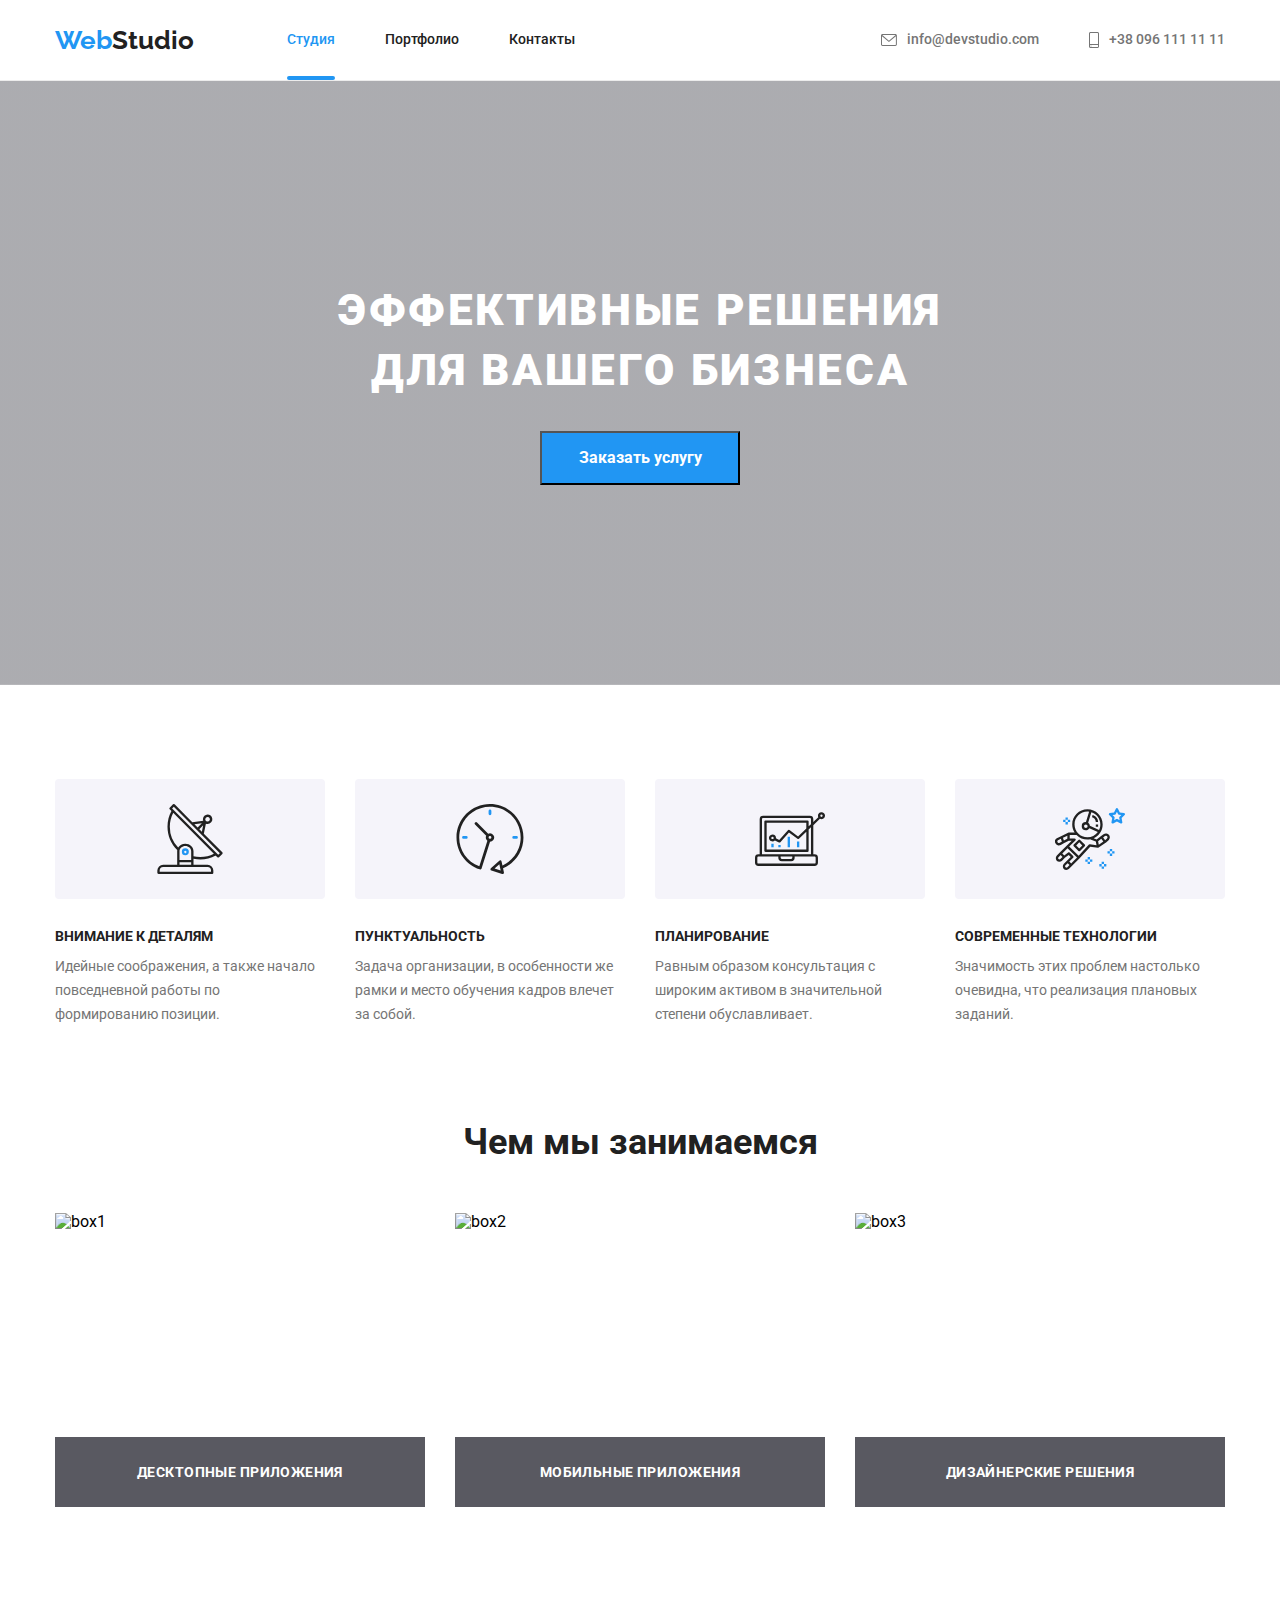
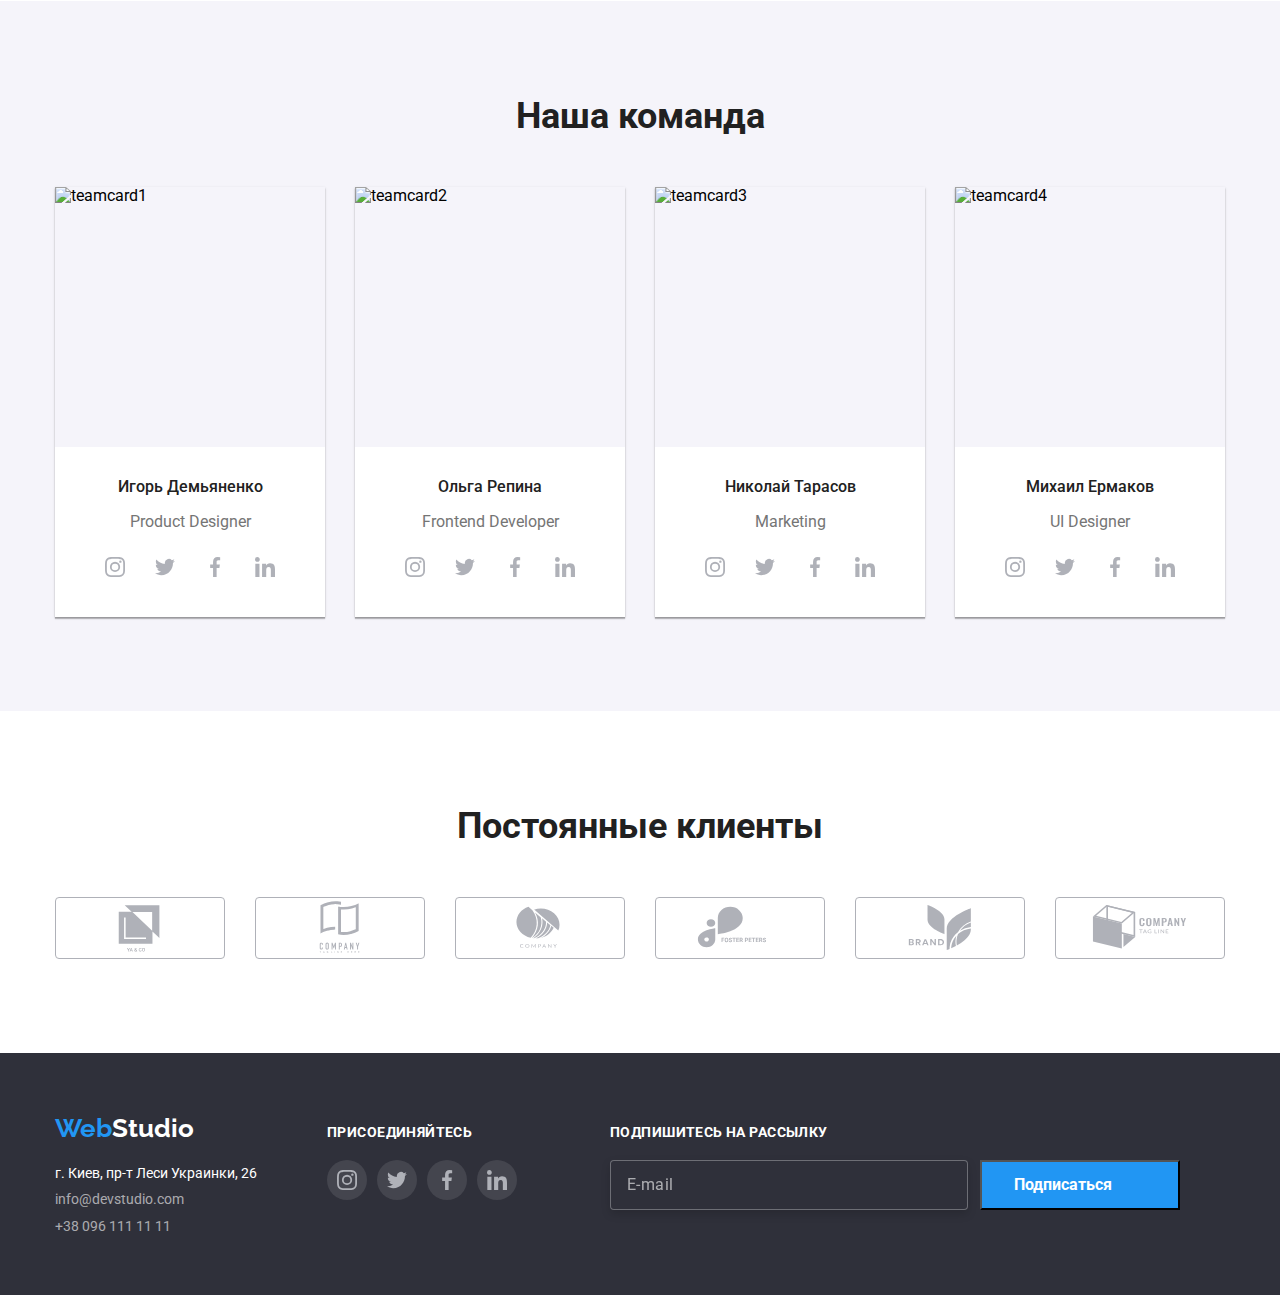
==== commit 843dc23d: "hw-8-3" ====
--- a/index.html
+++ b/index.html
@@ -452,7 +452,7 @@
   </div>
     </div>
 
-    <div class="mobile-menu"  data-menu>
+    <div class="mobile-menu is-hidden"  data-menu>
       <ul class="mobile-list">
         <li class="mobile-list__item"><a href="./index.html" class="mobile-list__link current">Студия</a></li>
         <li class="mobile-list__item"><a href="./portfolio.html" class="mobile-list__link">Портфолио</a></li>
--- a/css/main.min.css
+++ b/css/main.min.css
@@ -1,2 +1,2 @@
-.about-us-section{width:100%}.title-about-us{margin-bottom:50px;margin-top:0;font-weight:700;font-size:36px;line-height:1.17;text-align:center;color:#212121}.about-us{display:-webkit-box;display:-ms-flexbox;display:flex;margin-top:0;margin-bottom:0;padding-left:0;gap:30px}.about-us__img{position:relative}.about-us__description{position:absolute;bottom:0;left:0;width:100%;height:70px;margin:0;padding-top:27px;padding-bottom:27px;background:rgba(47,48,58,0.8);font-weight:700;font-size:14px;line-height:16px;text-align:center;letter-spacing:0.03em;text-transform:uppercase;color:#fff}@media (max-width: 767px){.about-us-section{display:none}}h1,h2,h3{margin:0;padding:0}body{background-color:#fff;font-family:"Roboto", sans-serif}.container{max-width:1200px;width:100%;padding-left:15px;padding-right:15px;margin:0 auto}ul{list-style:none}a{text-decoration:none}section{padding-top:94px;padding-bottom:94px}img{display:block}@media (max-width: 767px){section{padding:60px 15px}}.benefits-section{padding-bottom:0}.benefits{margin-top:0;margin-bottom:0;display:-webkit-box;display:-ms-flexbox;display:flex;padding-left:0;gap:30px;width:100%}.benefits__item{width:270px}.benefits__title{margin-top:0;margin-bottom:10px;color:#212121;font-weight:700;font-size:14px;text-transform:uppercase;line-height:1.14}.benefits__symbol{display:-webkit-box;display:-ms-flexbox;display:flex;-webkit-box-pack:center;-ms-flex-pack:center;justify-content:center;-webkit-box-align:center;-ms-flex-align:center;align-items:center;height:120px;background-color:#f5f4fa;margin-bottom:30px;border-radius:4px}.benefits__icon{width:70px;height:70px}.benefits__description{margin-top:0;margin-bottom:0;color:#757575;font-weight:400;font-size:14px;line-height:1.71}@media (max-width: 767px){.benefits{-webkit-box-orient:vertical;-webkit-box-direction:normal;-ms-flex-direction:column;flex-direction:column}.benefits__item{width:100%}.benefits__title{text-align:center}.benefits-section{padding-bottom:60px}}.button{padding:10px 32px;width:200px;cursor:pointer;color:#fff;background-color:#2196f3;font-weight:700;font-size:16px;-webkit-box-align:center;-ms-flex-align:center;align-items:center;text-align:center;line-height:1.88;-webkit-transition:background-color 250ms cubic-bezier(0.4, 0, 0.2, 1);transition:background-color 250ms cubic-bezier(0.4, 0, 0.2, 1)}.button:hover,.button:focus{background-color:#188ce8}.button__btn-submit{padding-top:10px;padding-bottom:10px;width:200px;-webkit-transform:translateX(50%);transform:translateX(50%);cursor:pointer;color:#fff;background-color:#2196f3;-webkit-box-shadow:0px 4px 4px rgba(0,0,0,0.15);box-shadow:0px 4px 4px rgba(0,0,0,0.15);border-radius:4px;border:0;font-weight:700;font-size:16px;-webkit-box-align:center;-ms-flex-align:center;align-items:center;text-align:center;line-height:1.88;-webkit-transition:background-color 250ms cubic-bezier(0.4, 0, 0.2, 1);transition:background-color 250ms cubic-bezier(0.4, 0, 0.2, 1)}.button__btn-submit:hover,.button__btn-submit:focus{background-color:#188ce8}footer{background:#2f303a;padding-top:60px;padding-bottom:60px}.foot{display:-webkit-box;display:-ms-flexbox;display:flex;-webkit-box-align:baseline;-ms-flex-align:baseline;align-items:baseline}.info-footer{display:block;padding-left:0;margin-top:0;margin-bottom:0}.info-footer__adress>a{display:inline-block;margin-bottom:9px;font-style:normal;font-weight:400;font-size:14px;line-height:1.17;color:#fff;-webkit-transition:color 250ms cubic-bezier(0.4, 0, 0.2, 1);transition:color 250ms cubic-bezier(0.4, 0, 0.2, 1)}.info-footer__adress>a:hover,.info-footer__adress>a:focus{color:#2196f3}.info-footer__mail>a{display:inline-block;margin-bottom:9px;font-style:normal;font-weight:400;font-size:14px;line-height:1.17;color:rgba(255,255,255,0.6);-webkit-transition:color 250ms cubic-bezier(0.4, 0, 0.2, 1);transition:color 250ms cubic-bezier(0.4, 0, 0.2, 1)}.info-footer__mail>a:hover,.info-footer__mail>a:focus{color:#2196f3}.info-footer__tel>a{display:inline-block;font-style:normal;font-weight:400;font-size:14px;line-height:1.17;color:rgba(255,255,255,0.6);-webkit-transition:color 250ms cubic-bezier(0.4, 0, 0.2, 1);transition:color 250ms cubic-bezier(0.4, 0, 0.2, 1)}.info-footer__tel>a:hover,.info-footer__tel>a:focus{color:#2196f3}.footer-sociale{margin-left:70px;padding:0}.title-sociale{font-style:normal;font-weight:700;font-size:14px;line-height:16px;letter-spacing:0.03em;text-transform:uppercase;margin-bottom:20px;color:#fff}.list-sociale{display:-webkit-box;display:-ms-flexbox;display:flex;margin:0;padding:0}.list-sociale li:not(:last-child){margin-right:10px}.list-sociale__link{display:-webkit-box;display:-ms-flexbox;display:flex;-webkit-box-pack:center;-ms-flex-pack:center;justify-content:center;-webkit-box-align:center;-ms-flex-align:center;align-items:center;width:40px;height:40px;background-color:rgba(255,255,255,0.1);border-radius:50%;color:#fff;-webkit-transition:background-color 250ms cubic-bezier(0.4, 0, 0.2, 1),color 250ms cubic-bezier(0.4, 0, 0.2, 1);transition:background-color 250ms cubic-bezier(0.4, 0, 0.2, 1),color 250ms cubic-bezier(0.4, 0, 0.2, 1)}.list-sociale__link:hover,.list-sociale__link:focus{color:#fff;background-color:#2196f3}.list-sociale__icon{width:20px;height:20px;fill:currentColor}.subscription{margin-left:93px}.subscription__title{font-style:normal;font-weight:700;font-size:14px;line-height:16px;letter-spacing:0.03em;text-transform:uppercase;margin-bottom:20px;color:#fff}.subscription__form{display:-webkit-box;display:-ms-flexbox;display:flex}.subscription__input{width:358px;height:50px;background:#2f303a;border:1px solid rgba(255,255,255,0.3);-webkit-box-sizing:border-box;box-sizing:border-box;-webkit-filter:drop-shadow(0px 4px 4px rgba(0,0,0,0.15));filter:drop-shadow(0px 4px 4px rgba(0,0,0,0.15));border-radius:4px;-webkit-transition:border 250ms cubic-bezier(0.4, 0, 0.2, 1);transition:border 250ms cubic-bezier(0.4, 0, 0.2, 1);font-weight:400;font-size:16px;line-height:20px;padding-left:16px;letter-spacing:0.03em;color:rgba(255,255,255,0.6)}.subscription__input:hover,.subscription__input:focus{border:1px solid #2196f3}.subscription__input::-webkit-input-placeholder{font-weight:400;font-size:16px;line-height:20px;display:-webkit-box;display:flex;-webkit-box-align:center;align-items:center;letter-spacing:0.03em;color:rgba(255,255,255,0.6)}.subscription__input:-ms-input-placeholder{font-weight:400;font-size:16px;line-height:20px;display:-ms-flexbox;display:flex;-ms-flex-align:center;align-items:center;letter-spacing:0.03em;color:rgba(255,255,255,0.6)}.subscription__input::-ms-input-placeholder{font-weight:400;font-size:16px;line-height:20px;display:-ms-flexbox;display:flex;-ms-flex-align:center;align-items:center;letter-spacing:0.03em;color:rgba(255,255,255,0.6)}.subscription__input::placeholder{font-weight:400;font-size:16px;line-height:20px;display:-webkit-box;display:-ms-flexbox;display:flex;-webkit-box-align:center;-ms-flex-align:center;align-items:center;letter-spacing:0.03em;color:rgba(255,255,255,0.6)}.subscription__button{display:-webkit-box;display:-ms-flexbox;display:flex;margin-left:12px;height:50px}.subscription__icon{margin-left:10px;fill:#fff}.subscription__svg{color:#fff}@media (max-width: 767px){.foot{-webkit-box-orient:vertical;-webkit-box-direction:normal;-ms-flex-direction:column;flex-direction:column;-webkit-box-align:center;-ms-flex-align:center;align-items:center;text-align:center}.footer-sociale{margin:0;padding-top:60px}.subscription__form{-webkit-box-orient:vertical;-webkit-box-direction:normal;-ms-flex-direction:column;flex-direction:column;-webkit-box-align:center;-ms-flex-align:center;align-items:center;text-align:center}.subscription__input{width:100%;margin-bottom:20px;padding:0 15px}.subscription{width:100%;margin:0;padding-top:60px}.subscription__button{margin:0}}.text-logo{display:inline-block;margin-bottom:20px;font-family:"Raleway";font-style:normal;font-weight:700;font-size:26px;line-height:1.19;color:#fff}.web-footer{color:#2196f3}.logo-header{font-family:"Raleway";font-style:normal;font-weight:700;font-size:26px;line-height:1.19;color:#212121}.web-header{color:#2196f3}@media (max-width: 767px){.logo-header{font-size:24px}}.main-banner{padding-top:200px;padding-bottom:200px;margin-top:0;text-align:center;text-align:center;background-image:-webkit-gradient(linear, left bottom, left top, from(rgba(47,48,58,0.4)), to(rgba(47,48,58,0.4))),url(../images/main-foto.jpg);background-image:linear-gradient(to top, rgba(47,48,58,0.4), rgba(47,48,58,0.4)),url(../images/main-foto.jpg);background-repeat:no-repeat;background-size:cover;background-position:center;width:100%;height:auto;margin-left:auto;margin-right:auto}.main-text{width:696px;margin-bottom:30px;margin-right:auto;margin-left:auto;margin-top:0;text-align:center;font-weight:900;font-size:44px;line-height:1.36;letter-spacing:0.06em;text-transform:uppercase;color:#fff}@media (max-width: 767px){.main-text{font-size:26px;width:100%}.main-banner{background-image:-webkit-gradient(linear, left bottom, left top, from(rgba(47,48,58,0.4)), to(rgba(47,48,58,0.4))),url(../../images/main-baner-mobile.jpg);background-image:linear-gradient(to top, rgba(47,48,58,0.4), rgba(47,48,58,0.4)),url(../../images/main-baner-mobile.jpg);background-repeat:no-repeat;background-size:cover;background-position:center}}.mobile-menu{position:absolute;top:0;left:0;display:block;width:100vw;height:100vh;background-color:#fff;-webkit-box-shadow:0px 4px 8px rgba(0,0,0,0.04),0px 2px 4px rgba(0,0,0,0.08),0px 1px 3px rgba(0,0,0,0.16);box-shadow:0px 4px 8px rgba(0,0,0,0.04),0px 2px 4px rgba(0,0,0,0.08),0px 1px 3px rgba(0,0,0,0.16)}.mobile-menu.is-hidden{display:none}.mobile-menu__close-btn{width:30px;height:30px;background-color:black}.mobile-menu__close-btn{position:absolute;right:15px;top:10px}.mobile-list{display:-webkit-box;display:-ms-flexbox;display:flex;-webkit-box-orient:vertical;-webkit-box-direction:normal;-ms-flex-direction:column;flex-direction:column;-webkit-box-pack:justify;-ms-flex-pack:justify;justify-content:space-between;margin:0;padding-left:0;gap:32px;margin-bottom:302px}.mobile-list__link{display:block;color:#212121;font-size:40px;font-weight:500;line-height:1.14;-webkit-transition:color 250ms cubic-bezier(0.4, 0, 0.2, 1);transition:color 250ms cubic-bezier(0.4, 0, 0.2, 1)}.mobile-list__link:hover,.mobile-list__link:focus{color:#2196f3}.mobile-list .current{color:#2196f3}.mobile-info{display:-webkit-box;display:-ms-flexbox;display:flex;-ms-flex-wrap:wrap;flex-wrap:wrap;margin:0;padding-left:0;gap:32px}.mobile-info__tel{font-size:34px;font-weight:500;line-height:40px;letter-spacing:0.02em;color:#2196f3}.mobile-info__mail{font-weight:500;font-size:24px;line-height:28px;letter-spacing:0.02em;color:#757575}.mobile-sociale{padding-top:64px}.mobile-sociale__list{display:-webkit-box;display:-ms-flexbox;display:flex;-ms-flex-wrap:wrap;flex-wrap:wrap;gap:20px;margin:0;padding:0}.mobile-sociale__link{font-weight:500;font-size:18px;line-height:22px;letter-spacing:0.02em;color:#2196f3}.backdrop{position:fixed;width:100vw;height:100vh;top:0;left:0;background:rgba(0,0,0,0.2);will-change:visibility, opacity;-webkit-transition:visibility 250ms cubic-bezier(0.4, 0, 0.2, 1),opacity 250ms cubic-bezier(0.4, 0, 0.2, 1);transition:visibility 250ms cubic-bezier(0.4, 0, 0.2, 1),opacity 250ms cubic-bezier(0.4, 0, 0.2, 1)}.backdrop.is-hidden{visibility:hidden;opacity:0;pointer-events:none}.modal{position:absolute;top:50%;left:50%;-webkit-transform:translate(-50%, -50%);transform:translate(-50%, -50%);border-radius:4px;background:#fff}.close-icon{position:absolute;top:8px;right:8px;display:-webkit-box;display:-ms-flexbox;display:flex;-webkit-box-pack:center;-ms-flex-pack:center;justify-content:center;-webkit-box-align:center;-ms-flex-align:center;align-items:center;background-color:#fff;width:30px;height:30px;border:1px solid rgba(0,0,0,0.1);border-radius:50%;cursor:pointer;-webkit-transition:fill 250ms cubic-bezier(0.4, 0, 0.2, 1);transition:fill 250ms cubic-bezier(0.4, 0, 0.2, 1)}.close-icon:hover,.close-icon:focus{fill:#2196f3}.data-user{padding:40px}.form-order{margin-bottom:20px}.title-order{margin-bottom:12px;color:#212121;font-weight:700;font-size:20px;line-height:1.15;text-align:center}.form-field{display:-webkit-box;display:-ms-flexbox;display:flex;-webkit-box-orient:vertical;-webkit-box-direction:normal;-ms-flex-direction:column;flex-direction:column}.form-field:not(:last-child){margin-bottom:10px}.form-field label{margin-bottom:4px;color:#757575;font-size:12px;line-height:1.167;letter-spacing:0.01em}.form-field input{width:100%;height:40px;border:1px solid rgba(33,33,33,0.2);-webkit-box-sizing:border-box;box-sizing:border-box;border-radius:4px;padding-left:42px}.input-wrap{position:relative;color:#212121}.input-wrap input:focus,.input-wrap input:focus-visible{border:1px solid #2196f3;outline:none}.input-wrap input:focus ~ .icon-form{color:#2196f3}.icon-form{position:absolute;top:50%;left:12px;-webkit-transform:translateY(-50%);transform:translateY(-50%);width:18px;height:18px;fill:currentColor}.comment-user{width:100%;height:120px;resize:none;border:1px solid rgba(33,33,33,0.2);-webkit-box-sizing:border-box;box-sizing:border-box;border-radius:4px;padding:12px 16px;font-size:12px;line-height:1.167;letter-spacing:0.01em}.comment-user:focus,.comment-user:focus-visible{border:1px solid #2196f3;outline:none}.comment-user::-webkit-input-placeholder{color:rgba(117,117,117,0.5)}.comment-user:-ms-input-placeholder{color:rgba(117,117,117,0.5)}.comment-user::-ms-input-placeholder{color:rgba(117,117,117,0.5)}.comment-user::placeholder{color:rgba(117,117,117,0.5)}.accept-rule{display:-webkit-box;display:-ms-flexbox;display:flex;-webkit-box-pack:center;-ms-flex-pack:center;justify-content:center;position:relative;-webkit-box-align:center;-ms-flex-align:center;align-items:center;margin-bottom:30px;color:#757575;font-size:14px;line-height:1.714}.checkbox{position:absolute;width:1px;height:1px;margin:-1px;border:0;padding:0;white-space:nowrap;-webkit-clip-path:inset(100%);clip-path:inset(100%);clip:rect(0 0 0 0);overflow:hidden}.checkbox:checked+.icon-checkbox{background-color:#2196f3;border:2px solid #2196f3}.checkbox:checked ~ .icon-check{fill-opacity:1;stroke-opacity:1}.icon-checkbox{display:inline-block;margin-right:7px;width:16px;height:15px;background-color:#fff;border:2px solid #212121;border-radius:2px}.icon-check{position:absolute;top:50%;left:12px;-webkit-transform:translate(75%, -50%);transform:translate(75%, -50%);width:16px;height:15px;fill-opacity:0;stroke-opacity:0}.contract{margin-left:5px;text-decoration:underline;text-underline-position:under;color:#2196f3;font-size:14px;line-height:1.714}.page-header{background-color:#fff;border-bottom:1px solid #ececec;width:100%}.header-all{display:-webkit-box;display:-ms-flexbox;display:flex;-webkit-box-align:center;-ms-flex-align:center;align-items:center;min-height:80px}.site-nav{display:-webkit-box;display:-ms-flexbox;display:flex;margin-left:93px;margin-top:0;margin-bottom:0;padding-left:0;gap:50px}.site-nav__link{display:block;padding-top:32px;padding-bottom:32px;color:#212121;font-size:14px;font-weight:500;line-height:1.14;-webkit-transition:color 250ms cubic-bezier(0.4, 0, 0.2, 1);transition:color 250ms cubic-bezier(0.4, 0, 0.2, 1)}.site-nav__link:hover,.site-nav__link:focus{color:#2196f3}.site-nav .current{color:#2196f3;font-size:14px;font-weight:500;line-height:1.14;position:relative}.site-nav .current::after{content:"";position:absolute;bottom:0;left:0;width:100%;border:2px solid #2196f3;border-radius:2px;background-color:#2196f3}.auth-nav{display:-webkit-box;display:-ms-flexbox;display:flex;-webkit-box-pack:end;-ms-flex-pack:end;justify-content:flex-end;margin-left:auto;margin-top:0;margin-bottom:0;padding-left:0}.auth-nav .auth-nav__item+.auth-nav__item{margin-left:50px}.auth-nav .auth-nav__link{display:-webkit-box;display:-ms-flexbox;display:flex;-webkit-box-pack:center;-ms-flex-pack:center;justify-content:center;-webkit-box-align:center;-ms-flex-align:center;align-items:center;padding-top:32px;padding-bottom:32px;color:#757575;font-size:14px;font-weight:500;line-height:1.14;-webkit-transition:color 250ms cubic-bezier(0.4, 0, 0.2, 1);transition:color 250ms cubic-bezier(0.4, 0, 0.2, 1)}.auth-nav__link:hover,.auth-nav__link:focus{color:#2196f3}.auth-nav__icon-mail{display:block;width:16px;height:12px;margin-right:10px;fill:currentColor}.auth-nav__icon-tel{display:block;width:10px;height:16px;margin-right:10px;fill:currentColor}.menu-burger{display:none;width:40px;height:40px;padding:12px 8px;margin:0}.menu-burger__line{background-color:#212121;width:100%;height:2.6px;display:block}.menu-burger__line:not(:last-child){margin-bottom:4px}.menu-burger:hover .menu-burger__line{background-color:#2196f3}@media (max-width: 767px){.header-all{min-height:60px;-webkit-box-pack:justify;-ms-flex-pack:justify;justify-content:space-between}.site-nav,.auth-nav{display:none}.menu-burger{display:block}}.partners-title{margin-top:0;margin-bottom:50px;font-weight:700;font-size:36px;line-height:1.17;text-align:center;color:#212121}.partners{display:-webkit-box;display:-ms-flexbox;display:flex;margin:0;padding:0;gap:30px}.partners__logo{display:-webkit-box;display:-ms-flexbox;display:flex;-webkit-box-pack:center;-ms-flex-pack:center;justify-content:center;-webkit-box-align:center;-ms-flex-align:center;align-items:center;width:100%;height:100%;border:1px solid #afb1b8;border-radius:4px;text-align:center;color:#afb1b8;-webkit-transition:color 250ms cubic-bezier(0.4, 0, 0.2, 1),border 250ms cubic-bezier(0.4, 0, 0.2, 1);transition:color 250ms cubic-bezier(0.4, 0, 0.2, 1),border 250ms cubic-bezier(0.4, 0, 0.2, 1)}.partners__logo:hover,.partners__logo:focus{color:#2196f3;border:1px solid #2196f3}.partners__icon{width:106px;height:60px;fill:currentColor}.partners__list-element{width:100%}@media (max-width: 767px){.partners{-ms-flex-wrap:wrap;flex-wrap:wrap}.partners__list-element{width:calc(50% - 15px)}.partners-title{font-size:28px;margin-bottom:30px}}.hidden{display:none}.button-nav{display:-webkit-box;display:-ms-flexbox;display:flex;-webkit-box-pack:center;-ms-flex-pack:center;justify-content:center;-webkit-box-align:center;-ms-flex-align:center;align-items:center;margin-top:0;margin-bottom:50px;margin-left:auto;margin-right:auto;padding-left:0;gap:8px}.button-nav .current{background-color:#2196f3;color:#fff}.button-nav__button{display:inline-block;padding:6px 22px;width:145px;border:0;cursor:pointer;background:#f5f4fa;font-weight:500;font-size:16px;line-height:1.63;text-align:center;color:#212121;-webkit-transition:color 250ms cubic-bezier(0.4, 0, 0.2, 1),background-color 250ms cubic-bezier(0.4, 0, 0.2, 1),border-radius 250ms cubic-bezier(0.4, 0, 0.2, 1),-webkit-box-shadow 250ms cubic-bezier(0.4, 0, 0.2, 1);transition:color 250ms cubic-bezier(0.4, 0, 0.2, 1),background-color 250ms cubic-bezier(0.4, 0, 0.2, 1),border-radius 250ms cubic-bezier(0.4, 0, 0.2, 1),-webkit-box-shadow 250ms cubic-bezier(0.4, 0, 0.2, 1);transition:color 250ms cubic-bezier(0.4, 0, 0.2, 1),background-color 250ms cubic-bezier(0.4, 0, 0.2, 1),box-shadow 250ms cubic-bezier(0.4, 0, 0.2, 1),border-radius 250ms cubic-bezier(0.4, 0, 0.2, 1);transition:color 250ms cubic-bezier(0.4, 0, 0.2, 1),background-color 250ms cubic-bezier(0.4, 0, 0.2, 1),box-shadow 250ms cubic-bezier(0.4, 0, 0.2, 1),border-radius 250ms cubic-bezier(0.4, 0, 0.2, 1),-webkit-box-shadow 250ms cubic-bezier(0.4, 0, 0.2, 1)}.button-nav__button:hover,.button-nav__button:focus{background-color:#2196f3;color:#fff;-webkit-box-shadow:0px 3px 1px rgba(0,0,0,0.1),0px 1px 2px rgba(0,0,0,0.08),0px 2px 2px rgba(0,0,0,0.12);box-shadow:0px 3px 1px rgba(0,0,0,0.1),0px 1px 2px rgba(0,0,0,0.08),0px 2px 2px rgba(0,0,0,0.12);border-radius:4px}p{margin:0;padding:0}.card{display:-webkit-box;display:-ms-flexbox;display:flex;-ms-flex-wrap:wrap;flex-wrap:wrap;padding-left:0;margin:-15px}.card__link{display:block;width:370px;margin:15px;text-decoration:none;-webkit-transition:-webkit-box-shadow 250ms cubic-bezier(0.4, 0, 0.2, 1);transition:-webkit-box-shadow 250ms cubic-bezier(0.4, 0, 0.2, 1);transition:box-shadow 250ms cubic-bezier(0.4, 0, 0.2, 1);transition:box-shadow 250ms cubic-bezier(0.4, 0, 0.2, 1), -webkit-box-shadow 250ms cubic-bezier(0.4, 0, 0.2, 1)}.card__text{display:-webkit-box;display:-ms-flexbox;display:flex;-webkit-box-align:center;-ms-flex-align:center;align-items:center;height:294px;padding:0 24px;font-weight:400;font-size:18px;line-height:1.56;color:#fff;background-color:#2196f3;-webkit-transition:-webkit-transform 250ms cubic-bezier(0.4, 0, 0.2, 1);transition:-webkit-transform 250ms cubic-bezier(0.4, 0, 0.2, 1);transition:transform 250ms cubic-bezier(0.4, 0, 0.2, 1);transition:transform 250ms cubic-bezier(0.4, 0, 0.2, 1), -webkit-transform 250ms cubic-bezier(0.4, 0, 0.2, 1)}.card__thumb{height:294px;overflow:hidden}.card__link:hover .card__text{-webkit-transform:translateY(-294px);transform:translateY(-294px)}.card__link:hover,.card__ink:focus{-webkit-box-shadow:0px 1px 1px rgba(0,0,0,0.12),0px 4px 4px rgba(0,0,0,0.06),1px 4px 6px rgba(0,0,0,0.16);box-shadow:0px 1px 1px rgba(0,0,0,0.12),0px 4px 4px rgba(0,0,0,0.06),1px 4px 6px rgba(0,0,0,0.16)}.card__description{padding:20px 24px;border-left:1px solid #eeeeee;border-bottom:1px solid #eeeeee;border-right:1px solid #eeeeee}.card__title{margin-bottom:4px;font-weight:700;font-size:18px;line-height:2;color:#212121;background:#fff}.card__meta{margin:0;font-weight:400;font-size:16px;line-height:1.88;background:#fff;color:#757575}@media (max-width: 767px){.header-all{min-height:60px;-webkit-box-align:center;-ms-flex-align:center;align-items:center}.site-nav,.auth-nav{display:none}.menu-burger{display:block;margin:0}.button-nav{-ms-flex-wrap:wrap;flex-wrap:wrap;margin-bottom:40px;-webkit-box-pack:start;-ms-flex-pack:start;justify-content:start}.card__thumb{display:-webkit-box;display:-ms-flexbox;display:flex;-webkit-box-orient:vertical;-webkit-box-direction:normal;-ms-flex-direction:column;flex-direction:column;width:100vw;margin:0}.card__link{width:100vw}.card__description{width:100vw}.card__item{width:100vw}}.sociale{display:-webkit-box;display:-ms-flexbox;display:flex;-webkit-box-pack:center;-ms-flex-pack:center;justify-content:center;-webkit-box-align:center;-ms-flex-align:center;align-items:center}.sociale-team{display:-webkit-box;display:-ms-flexbox;display:flex;margin:0;padding:0}.sociale-team__link{display:-webkit-box;display:-ms-flexbox;display:flex;-webkit-box-pack:center;-ms-flex-pack:center;justify-content:center;-webkit-box-align:center;-ms-flex-align:center;align-items:center;width:40px;height:40px;background-color:#fff;border-radius:50%;color:#afb1b8;-webkit-transition:background-color 250ms cubic-bezier(0.4, 0, 0.2, 1),color 250ms cubic-bezier(0.4, 0, 0.2, 1);transition:background-color 250ms cubic-bezier(0.4, 0, 0.2, 1),color 250ms cubic-bezier(0.4, 0, 0.2, 1)}.sociale-team__link:hover,.sociale-team__link:focus{color:#fff;background-color:#2196f3}.sociale-team li:not(:last-child){margin-right:10px}.sociale-team__icon{width:20px;height:20px;fill:currentColor}.team{background-color:#f5f4fa}.text-team{margin-top:0;margin-bottom:50px;font-weight:700;font-size:36px;line-height:1.17;text-align:center;color:#212121}.team-name{display:-webkit-box;display:-ms-flexbox;display:flex;margin-top:0;margin-bottom:0;padding-left:0;gap:30px}.team-name__item{-webkit-box-shadow:0px 1px 3px rgba(0,0,0,0.12),0px 1px 1px rgba(0,0,0,0.14),0px 2px 1px rgba(0,0,0,0.2);box-shadow:0px 1px 3px rgba(0,0,0,0.12),0px 1px 1px rgba(0,0,0,0.14),0px 2px 1px rgba(0,0,0,0.2)}.name-description{padding-top:30px;padding-bottom:30px;background-color:#fff}.name-description__name{margin-top:0;margin-bottom:0;font-weight:500;font-size:16px;line-height:1.19;color:#212121;text-align:center}.name-description__profession{margin-top:16px;margin-bottom:16px;font-weight:400;font-size:16px;line-height:1.19;color:#757575;text-align:center}@media (max-width: 767px){.team-name{-webkit-box-orient:vertical;-webkit-box-direction:normal;-ms-flex-direction:column;flex-direction:column}.team-name__item{width:100%}.team-name__item img{width:100%;height:auto}.text-team{font-size:28px;margin-bottom:30px}}
+.about-us-section{width:100%}.title-about-us{margin-bottom:50px;margin-top:0;font-weight:700;font-size:36px;line-height:1.17;text-align:center;color:#212121}.about-us{display:-webkit-box;display:-ms-flexbox;display:flex;margin-top:0;margin-bottom:0;padding-left:0;gap:30px}.about-us__img{position:relative}.about-us__description{position:absolute;bottom:0;left:0;width:100%;height:70px;margin:0;padding-top:27px;padding-bottom:27px;background:rgba(47,48,58,0.8);font-weight:700;font-size:14px;line-height:16px;text-align:center;letter-spacing:0.03em;text-transform:uppercase;color:#fff}@media (max-width: 1199px){.about-us-section{display:none}}h1,h2,h3{margin:0;padding:0}body{background-color:#fff;font-family:"Roboto", sans-serif}.container{max-width:1200px;width:100%;padding-left:15px;padding-right:15px;margin:0 auto}ul{list-style:none}a{text-decoration:none}section{padding-top:94px;padding-bottom:94px}img{display:block}@media (max-width: 1199px){section{padding:60px 15px}}.benefits-section{padding-bottom:0}.benefits{margin-top:0;margin-bottom:0;display:-webkit-box;display:-ms-flexbox;display:flex;padding-left:0;gap:30px;width:100%}.benefits__item{width:270px}.benefits__title{margin-top:0;margin-bottom:10px;color:#212121;font-weight:700;font-size:14px;text-transform:uppercase;line-height:1.14}.benefits__symbol{display:-webkit-box;display:-ms-flexbox;display:flex;-webkit-box-pack:center;-ms-flex-pack:center;justify-content:center;-webkit-box-align:center;-ms-flex-align:center;align-items:center;height:120px;background-color:#f5f4fa;margin-bottom:30px;border-radius:4px}.benefits__icon{width:70px;height:70px}.benefits__description{margin-top:0;margin-bottom:0;color:#757575;font-weight:400;font-size:14px;line-height:1.71}@media (max-width: 1199px){.benefits{-ms-flex-wrap:wrap;flex-wrap:wrap;-webkit-box-pack:center;-ms-flex-pack:center;justify-content:center}.benefits__item{width:354px}.benefits-section{padding-bottom:60px;padding-top:60px}}@media (max-width: 767px){.benefits{-webkit-box-orient:vertical;-webkit-box-direction:normal;-ms-flex-direction:column;flex-direction:column}.benefits__item{width:100%}.benefits__title{text-align:center}.benefits-section{padding-bottom:60px}}.button{padding:10px 32px;width:200px;cursor:pointer;color:#fff;background-color:#2196f3;font-weight:700;font-size:16px;-webkit-box-align:center;-ms-flex-align:center;align-items:center;text-align:center;line-height:1.88;-webkit-transition:background-color 250ms cubic-bezier(0.4, 0, 0.2, 1);transition:background-color 250ms cubic-bezier(0.4, 0, 0.2, 1)}.button:hover,.button:focus{background-color:#188ce8}.button__btn-submit{padding-top:10px;padding-bottom:10px;width:200px;-webkit-transform:translateX(50%);transform:translateX(50%);cursor:pointer;color:#fff;background-color:#2196f3;-webkit-box-shadow:0px 4px 4px rgba(0,0,0,0.15);box-shadow:0px 4px 4px rgba(0,0,0,0.15);border-radius:4px;border:0;font-weight:700;font-size:16px;-webkit-box-align:center;-ms-flex-align:center;align-items:center;text-align:center;line-height:1.88;-webkit-transition:background-color 250ms cubic-bezier(0.4, 0, 0.2, 1);transition:background-color 250ms cubic-bezier(0.4, 0, 0.2, 1)}.button__btn-submit:hover,.button__btn-submit:focus{background-color:#188ce8}footer{background:#2f303a;padding-top:60px;padding-bottom:60px}.foot{display:-webkit-box;display:-ms-flexbox;display:flex;-webkit-box-align:baseline;-ms-flex-align:baseline;align-items:baseline}.info-footer{display:block;padding-left:0;margin-top:0;margin-bottom:0}.info-footer__adress>a{display:inline-block;margin-bottom:9px;font-style:normal;font-weight:400;font-size:14px;line-height:1.17;color:#fff;-webkit-transition:color 250ms cubic-bezier(0.4, 0, 0.2, 1);transition:color 250ms cubic-bezier(0.4, 0, 0.2, 1)}.info-footer__adress>a:hover,.info-footer__adress>a:focus{color:#2196f3}.info-footer__mail>a{display:inline-block;margin-bottom:9px;font-style:normal;font-weight:400;font-size:14px;line-height:1.17;color:rgba(255,255,255,0.6);-webkit-transition:color 250ms cubic-bezier(0.4, 0, 0.2, 1);transition:color 250ms cubic-bezier(0.4, 0, 0.2, 1)}.info-footer__mail>a:hover,.info-footer__mail>a:focus{color:#2196f3}.info-footer__tel>a{display:inline-block;font-style:normal;font-weight:400;font-size:14px;line-height:1.17;color:rgba(255,255,255,0.6);-webkit-transition:color 250ms cubic-bezier(0.4, 0, 0.2, 1);transition:color 250ms cubic-bezier(0.4, 0, 0.2, 1)}.info-footer__tel>a:hover,.info-footer__tel>a:focus{color:#2196f3}.footer-sociale{margin-left:70px;padding:0}.title-sociale{font-style:normal;font-weight:700;font-size:14px;line-height:16px;letter-spacing:0.03em;text-transform:uppercase;margin-bottom:20px;color:#fff}.list-sociale{display:-webkit-box;display:-ms-flexbox;display:flex;margin:0;padding:0}.list-sociale li:not(:last-child){margin-right:10px}.list-sociale__link{display:-webkit-box;display:-ms-flexbox;display:flex;-webkit-box-pack:center;-ms-flex-pack:center;justify-content:center;-webkit-box-align:center;-ms-flex-align:center;align-items:center;width:40px;height:40px;background-color:rgba(255,255,255,0.1);border-radius:50%;color:#fff;-webkit-transition:background-color 250ms cubic-bezier(0.4, 0, 0.2, 1),color 250ms cubic-bezier(0.4, 0, 0.2, 1);transition:background-color 250ms cubic-bezier(0.4, 0, 0.2, 1),color 250ms cubic-bezier(0.4, 0, 0.2, 1)}.list-sociale__link:hover,.list-sociale__link:focus{color:#fff;background-color:#2196f3}.list-sociale__icon{width:20px;height:20px;fill:currentColor}.subscription{margin-left:93px}.subscription__title{font-style:normal;font-weight:700;font-size:14px;line-height:16px;letter-spacing:0.03em;text-transform:uppercase;margin-bottom:20px;color:#fff}.subscription__form{display:-webkit-box;display:-ms-flexbox;display:flex}.subscription__input{width:358px;height:50px;background:#2f303a;border:1px solid rgba(255,255,255,0.3);-webkit-box-sizing:border-box;box-sizing:border-box;-webkit-filter:drop-shadow(0px 4px 4px rgba(0,0,0,0.15));filter:drop-shadow(0px 4px 4px rgba(0,0,0,0.15));border-radius:4px;-webkit-transition:border 250ms cubic-bezier(0.4, 0, 0.2, 1);transition:border 250ms cubic-bezier(0.4, 0, 0.2, 1);font-weight:400;font-size:16px;line-height:20px;padding-left:16px;letter-spacing:0.03em;color:rgba(255,255,255,0.6)}.subscription__input:hover,.subscription__input:focus{border:1px solid #2196f3}.subscription__input::-webkit-input-placeholder{font-weight:400;font-size:16px;line-height:20px;display:-webkit-box;display:flex;-webkit-box-align:center;align-items:center;letter-spacing:0.03em;color:rgba(255,255,255,0.6)}.subscription__input:-ms-input-placeholder{font-weight:400;font-size:16px;line-height:20px;display:-ms-flexbox;display:flex;-ms-flex-align:center;align-items:center;letter-spacing:0.03em;color:rgba(255,255,255,0.6)}.subscription__input::-ms-input-placeholder{font-weight:400;font-size:16px;line-height:20px;display:-ms-flexbox;display:flex;-ms-flex-align:center;align-items:center;letter-spacing:0.03em;color:rgba(255,255,255,0.6)}.subscription__input::placeholder{font-weight:400;font-size:16px;line-height:20px;display:-webkit-box;display:-ms-flexbox;display:flex;-webkit-box-align:center;-ms-flex-align:center;align-items:center;letter-spacing:0.03em;color:rgba(255,255,255,0.6)}.subscription__button{display:-webkit-box;display:-ms-flexbox;display:flex;margin-left:12px;height:50px}.subscription__icon{margin-left:10px;fill:#fff}.subscription__svg{color:#fff}@media (max-width: 1199px){.foot{-ms-flex-wrap:wrap;flex-wrap:wrap;-webkit-box-align:center;-ms-flex-align:center;align-items:center;text-align:center;-ms-flex-pack:distribute;justify-content:space-around}.footer-sociale{margin:0}.subscription{width:100%;margin:0;padding-top:60px}.subscription__button{margin:0}.subscription__input{width:450px;margin-bottom:20px}.subscription__form{-webkit-box-orient:vertical;-webkit-box-direction:normal;-ms-flex-direction:column;flex-direction:column;-webkit-box-align:center;-ms-flex-align:center;align-items:center;text-align:center}}@media (max-width: 767px){.foot{-webkit-box-orient:vertical;-webkit-box-direction:normal;-ms-flex-direction:column;flex-direction:column;-webkit-box-align:center;-ms-flex-align:center;align-items:center;text-align:center}.footer-sociale{margin:0;padding-top:60px}.subscription__form{-webkit-box-orient:vertical;-webkit-box-direction:normal;-ms-flex-direction:column;flex-direction:column;-webkit-box-align:center;-ms-flex-align:center;align-items:center;text-align:center}.subscription__input{width:100%;margin-bottom:20px;padding:0 15px}.subscription{width:100%;margin:0;padding-top:60px}.subscription__button{margin:0}}.text-logo{display:inline-block;margin-bottom:20px;font-family:"Raleway";font-style:normal;font-weight:700;font-size:26px;line-height:1.19;color:#fff}.web-footer{color:#2196f3}.logo-header{font-family:"Raleway";font-style:normal;font-weight:700;font-size:26px;line-height:1.19;color:#212121}.web-header{color:#2196f3}@media (max-width: 767px){.logo-header{font-size:24px}}.main-banner{padding-top:200px;padding-bottom:200px;margin-top:0;text-align:center;text-align:center;background-image:-webkit-gradient(linear, left bottom, left top, from(rgba(47,48,58,0.4)), to(rgba(47,48,58,0.4))),url(../images/main-foto.jpg);background-image:linear-gradient(to top, rgba(47,48,58,0.4), rgba(47,48,58,0.4)),url(../images/main-foto.jpg);background-repeat:no-repeat;background-size:cover;background-position:center;width:100%;height:auto;margin-left:auto;margin-right:auto}.main-text{width:696px;margin-bottom:30px;margin-right:auto;margin-left:auto;margin-top:0;text-align:center;font-weight:900;font-size:44px;line-height:1.36;letter-spacing:0.06em;text-transform:uppercase;color:#fff}@media (max-width: 767px){.main-text{font-size:26px;width:100%}.main-banner{background-image:-webkit-gradient(linear, left bottom, left top, from(rgba(47,48,58,0.4)), to(rgba(47,48,58,0.4))),url(../../images/main-baner-mobile.jpg);background-image:linear-gradient(to top, rgba(47,48,58,0.4), rgba(47,48,58,0.4)),url(../../images/main-baner-mobile.jpg);background-repeat:no-repeat;background-size:cover;background-position:center}}.mobile-menu{position:absolute;top:0;left:0;display:block;width:100vw;height:100vh;background-color:#fff;-webkit-box-shadow:0px 4px 8px rgba(0,0,0,0.04),0px 2px 4px rgba(0,0,0,0.08),0px 1px 3px rgba(0,0,0,0.16);box-shadow:0px 4px 8px rgba(0,0,0,0.04),0px 2px 4px rgba(0,0,0,0.08),0px 1px 3px rgba(0,0,0,0.16)}.mobile-menu.is-hidden{display:none}.mobile-menu__close-btn{width:30px;height:30px;background-color:black}.mobile-menu__close-btn{position:absolute;right:15px;top:10px}.mobile-list{display:-webkit-box;display:-ms-flexbox;display:flex;-webkit-box-orient:vertical;-webkit-box-direction:normal;-ms-flex-direction:column;flex-direction:column;-webkit-box-pack:justify;-ms-flex-pack:justify;justify-content:space-between;margin:0;padding-left:0;gap:32px;margin-bottom:302px}.mobile-list__link{display:block;color:#212121;font-size:40px;font-weight:500;line-height:1.14;-webkit-transition:color 250ms cubic-bezier(0.4, 0, 0.2, 1);transition:color 250ms cubic-bezier(0.4, 0, 0.2, 1)}.mobile-list__link:hover,.mobile-list__link:focus{color:#2196f3}.mobile-list .current{color:#2196f3}.mobile-info{display:-webkit-box;display:-ms-flexbox;display:flex;-ms-flex-wrap:wrap;flex-wrap:wrap;margin:0;padding-left:0;gap:32px}.mobile-info__tel{font-size:34px;font-weight:500;line-height:40px;letter-spacing:0.02em;color:#2196f3}.mobile-info__mail{font-weight:500;font-size:24px;line-height:28px;letter-spacing:0.02em;color:#757575}.mobile-sociale{padding-top:64px}.mobile-sociale__list{display:-webkit-box;display:-ms-flexbox;display:flex;-ms-flex-wrap:wrap;flex-wrap:wrap;gap:20px;margin:0;padding:0}.mobile-sociale__link{font-weight:500;font-size:18px;line-height:22px;letter-spacing:0.02em;color:#2196f3}.backdrop{position:fixed;width:100vw;height:100vh;top:0;left:0;background:rgba(0,0,0,0.2);will-change:visibility, opacity;-webkit-transition:visibility 250ms cubic-bezier(0.4, 0, 0.2, 1),opacity 250ms cubic-bezier(0.4, 0, 0.2, 1);transition:visibility 250ms cubic-bezier(0.4, 0, 0.2, 1),opacity 250ms cubic-bezier(0.4, 0, 0.2, 1)}.backdrop.is-hidden{visibility:hidden;opacity:0;pointer-events:none}.modal{position:absolute;top:50%;left:50%;-webkit-transform:translate(-50%, -50%);transform:translate(-50%, -50%);width:528px;height:581px;border-radius:4px;background:#fff}.close-icon{position:absolute;top:8px;right:8px;display:-webkit-box;display:-ms-flexbox;display:flex;-webkit-box-pack:center;-ms-flex-pack:center;justify-content:center;-webkit-box-align:center;-ms-flex-align:center;align-items:center;background-color:#fff;width:30px;height:30px;border:1px solid rgba(0,0,0,0.1);border-radius:50%;cursor:pointer;-webkit-transition:fill 250ms cubic-bezier(0.4, 0, 0.2, 1);transition:fill 250ms cubic-bezier(0.4, 0, 0.2, 1)}.close-icon:hover,.close-icon:focus{fill:#2196f3}.data-user{padding:40px}.form-order{margin-bottom:20px}.title-order{margin-bottom:12px;color:#212121;font-weight:700;font-size:20px;line-height:1.15;text-align:center}.form-field{display:-webkit-box;display:-ms-flexbox;display:flex;-webkit-box-orient:vertical;-webkit-box-direction:normal;-ms-flex-direction:column;flex-direction:column}.form-field:not(:last-child){margin-bottom:10px}.form-field label{margin-bottom:4px;color:#757575;font-size:12px;line-height:1.167;letter-spacing:0.01em}.form-field input{width:100%;height:40px;border:1px solid rgba(33,33,33,0.2);-webkit-box-sizing:border-box;box-sizing:border-box;border-radius:4px;padding-left:42px}.input-wrap{position:relative;color:#212121}.input-wrap input:focus,.input-wrap input:focus-visible{border:1px solid #2196f3;outline:none}.input-wrap input:focus ~ .icon-form{color:#2196f3}.icon-form{position:absolute;top:50%;left:12px;-webkit-transform:translateY(-50%);transform:translateY(-50%);width:18px;height:18px;fill:currentColor}.comment-user{width:100%;height:120px;resize:none;border:1px solid rgba(33,33,33,0.2);-webkit-box-sizing:border-box;box-sizing:border-box;border-radius:4px;padding:12px 16px;font-size:12px;line-height:1.167;letter-spacing:0.01em}.comment-user:focus,.comment-user:focus-visible{border:1px solid #2196f3;outline:none}.comment-user::-webkit-input-placeholder{color:rgba(117,117,117,0.5)}.comment-user:-ms-input-placeholder{color:rgba(117,117,117,0.5)}.comment-user::-ms-input-placeholder{color:rgba(117,117,117,0.5)}.comment-user::placeholder{color:rgba(117,117,117,0.5)}.accept-rule{display:-webkit-box;display:-ms-flexbox;display:flex;-webkit-box-pack:center;-ms-flex-pack:center;justify-content:center;position:relative;-webkit-box-align:center;-ms-flex-align:center;align-items:center;margin-bottom:30px;color:#757575;font-size:14px;line-height:1.714}.checkbox{position:absolute;width:1px;height:1px;margin:-1px;border:0;padding:0;white-space:nowrap;-webkit-clip-path:inset(100%);clip-path:inset(100%);clip:rect(0 0 0 0);overflow:hidden}.checkbox:checked+.icon-checkbox{background-color:#2196f3;border:2px solid #2196f3}.checkbox:checked ~ .icon-check{fill-opacity:1;stroke-opacity:1}.icon-checkbox{display:inline-block;margin-right:7px;width:16px;height:15px;background-color:#fff;border:2px solid #212121;border-radius:2px}.icon-check{position:absolute;top:50%;left:12px;-webkit-transform:translate(75%, -50%);transform:translate(75%, -50%);width:16px;height:15px;fill-opacity:0;stroke-opacity:0}.contract{margin-left:5px;text-decoration:underline;text-underline-position:under;color:#2196f3;font-size:14px;line-height:1.714}@media (max-width: 767px){.modal{width:450px;height:609px}.accept-rule{-ms-flex-wrap:wrap;flex-wrap:wrap}}.page-header{background-color:#fff;border-bottom:1px solid #ececec;width:100%}.header-all{display:-webkit-box;display:-ms-flexbox;display:flex;-webkit-box-align:center;-ms-flex-align:center;align-items:center;min-height:80px}.site-nav{display:-webkit-box;display:-ms-flexbox;display:flex;margin-left:93px;margin-top:0;margin-bottom:0;padding-left:0;gap:50px}.site-nav__link{display:block;padding-top:32px;padding-bottom:32px;color:#212121;font-size:14px;font-weight:500;line-height:1.14;-webkit-transition:color 250ms cubic-bezier(0.4, 0, 0.2, 1);transition:color 250ms cubic-bezier(0.4, 0, 0.2, 1)}.site-nav__link:hover,.site-nav__link:focus{color:#2196f3}.site-nav .current{color:#2196f3;font-size:14px;font-weight:500;line-height:1.14;position:relative}.site-nav .current::after{content:"";position:absolute;bottom:0;left:0;width:100%;border:2px solid #2196f3;border-radius:2px;background-color:#2196f3}.auth-nav{display:-webkit-box;display:-ms-flexbox;display:flex;-webkit-box-pack:end;-ms-flex-pack:end;justify-content:flex-end;margin-left:auto;margin-top:0;margin-bottom:0;padding-left:0;gap:50px}.auth-nav__link{display:-webkit-box;display:-ms-flexbox;display:flex;-webkit-box-pack:center;-ms-flex-pack:center;justify-content:center;-webkit-box-align:center;-ms-flex-align:center;align-items:center;padding-top:32px;padding-bottom:32px;color:#757575;font-size:14px;font-weight:500;line-height:1.14;-webkit-transition:color 250ms cubic-bezier(0.4, 0, 0.2, 1);transition:color 250ms cubic-bezier(0.4, 0, 0.2, 1)}.auth-nav__link:hover,.auth-nav__link:focus{color:#2196f3}.auth-nav__icon-mail{display:block;width:16px;height:12px;margin-right:10px;fill:currentColor}.auth-nav__icon-tel{display:block;width:10px;height:16px;margin-right:10px;fill:currentColor}.menu-burger{display:none;width:40px;height:40px;padding:12px 8px;margin:0}.menu-burger__line{background-color:#212121;width:100%;height:2.6px;display:block}.menu-burger__line:not(:last-child){margin-bottom:4px}.menu-burger:hover .menu-burger__line{background-color:#2196f3}@media (max-width: 1199px){.header-all{min-height:80px}.auth-nav{-webkit-box-orient:vertical;-webkit-box-direction:normal;-ms-flex-direction:column;flex-direction:column;gap:10px}.auth-nav__link{padding:0;-webkit-box-pack:start;-ms-flex-pack:start;justify-content:flex-start}}@media (max-width: 767px){.header-all{min-height:60px;-webkit-box-pack:justify;-ms-flex-pack:justify;justify-content:space-between}.site-nav,.auth-nav{display:none}.menu-burger{display:block}}.partners-title{margin-top:0;margin-bottom:50px;font-weight:700;font-size:36px;line-height:1.17;text-align:center;color:#212121}.partners{display:-webkit-box;display:-ms-flexbox;display:flex;margin:0;padding:0;gap:30px}.partners__logo{display:-webkit-box;display:-ms-flexbox;display:flex;-webkit-box-pack:center;-ms-flex-pack:center;justify-content:center;-webkit-box-align:center;-ms-flex-align:center;align-items:center;width:100%;height:100%;border:1px solid #afb1b8;border-radius:4px;text-align:center;color:#afb1b8;-webkit-transition:color 250ms cubic-bezier(0.4, 0, 0.2, 1),border 250ms cubic-bezier(0.4, 0, 0.2, 1);transition:color 250ms cubic-bezier(0.4, 0, 0.2, 1),border 250ms cubic-bezier(0.4, 0, 0.2, 1)}.partners__logo:hover,.partners__logo:focus{color:#2196f3;border:1px solid #2196f3}.partners__icon{width:106px;height:60px;fill:currentColor}.partners__list-element{width:100%}@media (max-width: 1199px){.partners{-ms-flex-wrap:wrap;flex-wrap:wrap}.partners__list-element{width:226px;height:92px}}@media (max-width: 767px){.partners{-ms-flex-wrap:wrap;flex-wrap:wrap}.partners__list-element{width:calc(50% - 15px)}.partners-title{font-size:28px;margin-bottom:30px}}.hidden{display:none}.button-nav{display:-webkit-box;display:-ms-flexbox;display:flex;-webkit-box-pack:center;-ms-flex-pack:center;justify-content:center;-webkit-box-align:center;-ms-flex-align:center;align-items:center;margin-top:0;margin-bottom:50px;margin-left:auto;margin-right:auto;padding-left:0;gap:8px}.button-nav .current{background-color:#2196f3;color:#fff}.button-nav__button{display:inline-block;padding:6px 22px;width:145px;border:0;cursor:pointer;background:#f5f4fa;font-weight:500;font-size:16px;line-height:1.63;text-align:center;color:#212121;-webkit-transition:color 250ms cubic-bezier(0.4, 0, 0.2, 1),background-color 250ms cubic-bezier(0.4, 0, 0.2, 1),border-radius 250ms cubic-bezier(0.4, 0, 0.2, 1),-webkit-box-shadow 250ms cubic-bezier(0.4, 0, 0.2, 1);transition:color 250ms cubic-bezier(0.4, 0, 0.2, 1),background-color 250ms cubic-bezier(0.4, 0, 0.2, 1),border-radius 250ms cubic-bezier(0.4, 0, 0.2, 1),-webkit-box-shadow 250ms cubic-bezier(0.4, 0, 0.2, 1);transition:color 250ms cubic-bezier(0.4, 0, 0.2, 1),background-color 250ms cubic-bezier(0.4, 0, 0.2, 1),box-shadow 250ms cubic-bezier(0.4, 0, 0.2, 1),border-radius 250ms cubic-bezier(0.4, 0, 0.2, 1);transition:color 250ms cubic-bezier(0.4, 0, 0.2, 1),background-color 250ms cubic-bezier(0.4, 0, 0.2, 1),box-shadow 250ms cubic-bezier(0.4, 0, 0.2, 1),border-radius 250ms cubic-bezier(0.4, 0, 0.2, 1),-webkit-box-shadow 250ms cubic-bezier(0.4, 0, 0.2, 1)}.button-nav__button:hover,.button-nav__button:focus{background-color:#2196f3;color:#fff;-webkit-box-shadow:0px 3px 1px rgba(0,0,0,0.1),0px 1px 2px rgba(0,0,0,0.08),0px 2px 2px rgba(0,0,0,0.12);box-shadow:0px 3px 1px rgba(0,0,0,0.1),0px 1px 2px rgba(0,0,0,0.08),0px 2px 2px rgba(0,0,0,0.12);border-radius:4px}p{margin:0;padding:0}.card{display:-webkit-box;display:-ms-flexbox;display:flex;-ms-flex-wrap:wrap;flex-wrap:wrap;padding-left:0;margin:-15px}.card__link{display:block;width:370px;margin:15px;text-decoration:none;-webkit-transition:-webkit-box-shadow 250ms cubic-bezier(0.4, 0, 0.2, 1);transition:-webkit-box-shadow 250ms cubic-bezier(0.4, 0, 0.2, 1);transition:box-shadow 250ms cubic-bezier(0.4, 0, 0.2, 1);transition:box-shadow 250ms cubic-bezier(0.4, 0, 0.2, 1), -webkit-box-shadow 250ms cubic-bezier(0.4, 0, 0.2, 1)}.card__text{display:-webkit-box;display:-ms-flexbox;display:flex;-webkit-box-align:center;-ms-flex-align:center;align-items:center;height:294px;padding:0 24px;font-weight:400;font-size:18px;line-height:1.56;color:#fff;background-color:#2196f3;-webkit-transition:-webkit-transform 250ms cubic-bezier(0.4, 0, 0.2, 1);transition:-webkit-transform 250ms cubic-bezier(0.4, 0, 0.2, 1);transition:transform 250ms cubic-bezier(0.4, 0, 0.2, 1);transition:transform 250ms cubic-bezier(0.4, 0, 0.2, 1), -webkit-transform 250ms cubic-bezier(0.4, 0, 0.2, 1)}.card__thumb{height:294px;overflow:hidden}.card__link:hover .card__text{-webkit-transform:translateY(-294px);transform:translateY(-294px)}.card__link:hover,.card__ink:focus{-webkit-box-shadow:0px 1px 1px rgba(0,0,0,0.12),0px 4px 4px rgba(0,0,0,0.06),1px 4px 6px rgba(0,0,0,0.16);box-shadow:0px 1px 1px rgba(0,0,0,0.12),0px 4px 4px rgba(0,0,0,0.06),1px 4px 6px rgba(0,0,0,0.16)}.card__description{padding:20px 24px;border-left:1px solid #eeeeee;border-bottom:1px solid #eeeeee;border-right:1px solid #eeeeee}.card__title{margin-bottom:4px;font-weight:700;font-size:18px;line-height:2;color:#212121;background:#fff}.card__meta{margin:0;font-weight:400;font-size:16px;line-height:1.88;background:#fff;color:#757575}@media (max-width: 767px){.header-all{min-height:60px;-webkit-box-align:center;-ms-flex-align:center;align-items:center}.site-nav,.auth-nav{display:none}.menu-burger{display:block;margin:0}.button-nav{-ms-flex-wrap:wrap;flex-wrap:wrap;margin-bottom:40px;-webkit-box-pack:start;-ms-flex-pack:start;justify-content:start}.card__thumb{display:-webkit-box;display:-ms-flexbox;display:flex;-webkit-box-orient:vertical;-webkit-box-direction:normal;-ms-flex-direction:column;flex-direction:column;width:100vw;margin:0}.card__link{width:100vw}.card__description{width:100vw}.card__item{width:100vw}}.sociale{display:-webkit-box;display:-ms-flexbox;display:flex;-webkit-box-pack:center;-ms-flex-pack:center;justify-content:center;-webkit-box-align:center;-ms-flex-align:center;align-items:center}.sociale-team{display:-webkit-box;display:-ms-flexbox;display:flex;margin:0;padding:0}.sociale-team__link{display:-webkit-box;display:-ms-flexbox;display:flex;-webkit-box-pack:center;-ms-flex-pack:center;justify-content:center;-webkit-box-align:center;-ms-flex-align:center;align-items:center;width:40px;height:40px;background-color:#fff;border-radius:50%;color:#afb1b8;-webkit-transition:background-color 250ms cubic-bezier(0.4, 0, 0.2, 1),color 250ms cubic-bezier(0.4, 0, 0.2, 1);transition:background-color 250ms cubic-bezier(0.4, 0, 0.2, 1),color 250ms cubic-bezier(0.4, 0, 0.2, 1)}.sociale-team__link:hover,.sociale-team__link:focus{color:#fff;background-color:#2196f3}.sociale-team li:not(:last-child){margin-right:10px}.sociale-team__icon{width:20px;height:20px;fill:currentColor}.team{background-color:#f5f4fa}.text-team{margin-top:0;margin-bottom:50px;font-weight:700;font-size:36px;line-height:1.17;text-align:center;color:#212121}.team-name{display:-webkit-box;display:-ms-flexbox;display:flex;margin-top:0;margin-bottom:0;padding-left:0;gap:30px}.team-name__item{-webkit-box-shadow:0px 1px 3px rgba(0,0,0,0.12),0px 1px 1px rgba(0,0,0,0.14),0px 2px 1px rgba(0,0,0,0.2);box-shadow:0px 1px 3px rgba(0,0,0,0.12),0px 1px 1px rgba(0,0,0,0.14),0px 2px 1px rgba(0,0,0,0.2)}.name-description{padding-top:30px;padding-bottom:30px;background-color:#fff}.name-description__name{margin-top:0;margin-bottom:0;font-weight:500;font-size:16px;line-height:1.19;color:#212121;text-align:center}.name-description__profession{margin-top:16px;margin-bottom:16px;font-weight:400;font-size:16px;line-height:1.19;color:#757575;text-align:center}@media (max-width: 1199px){.container{padding:0}.text-team{font-size:28px;margin-bottom:30px}.team-name{-ms-flex-wrap:wrap;flex-wrap:wrap}.team-name__item{width:354px}.team-name__item img{width:100%;height:auto}}@media (max-width: 767px){.team-name{-webkit-box-orient:vertical;-webkit-box-direction:normal;-ms-flex-direction:column;flex-direction:column}.team-name__item{width:100%}.team-name__item img{width:100%;height:auto}.text-team{font-size:28px;margin-bottom:30px}}
 /*# sourceMappingURL=main.min.css.map */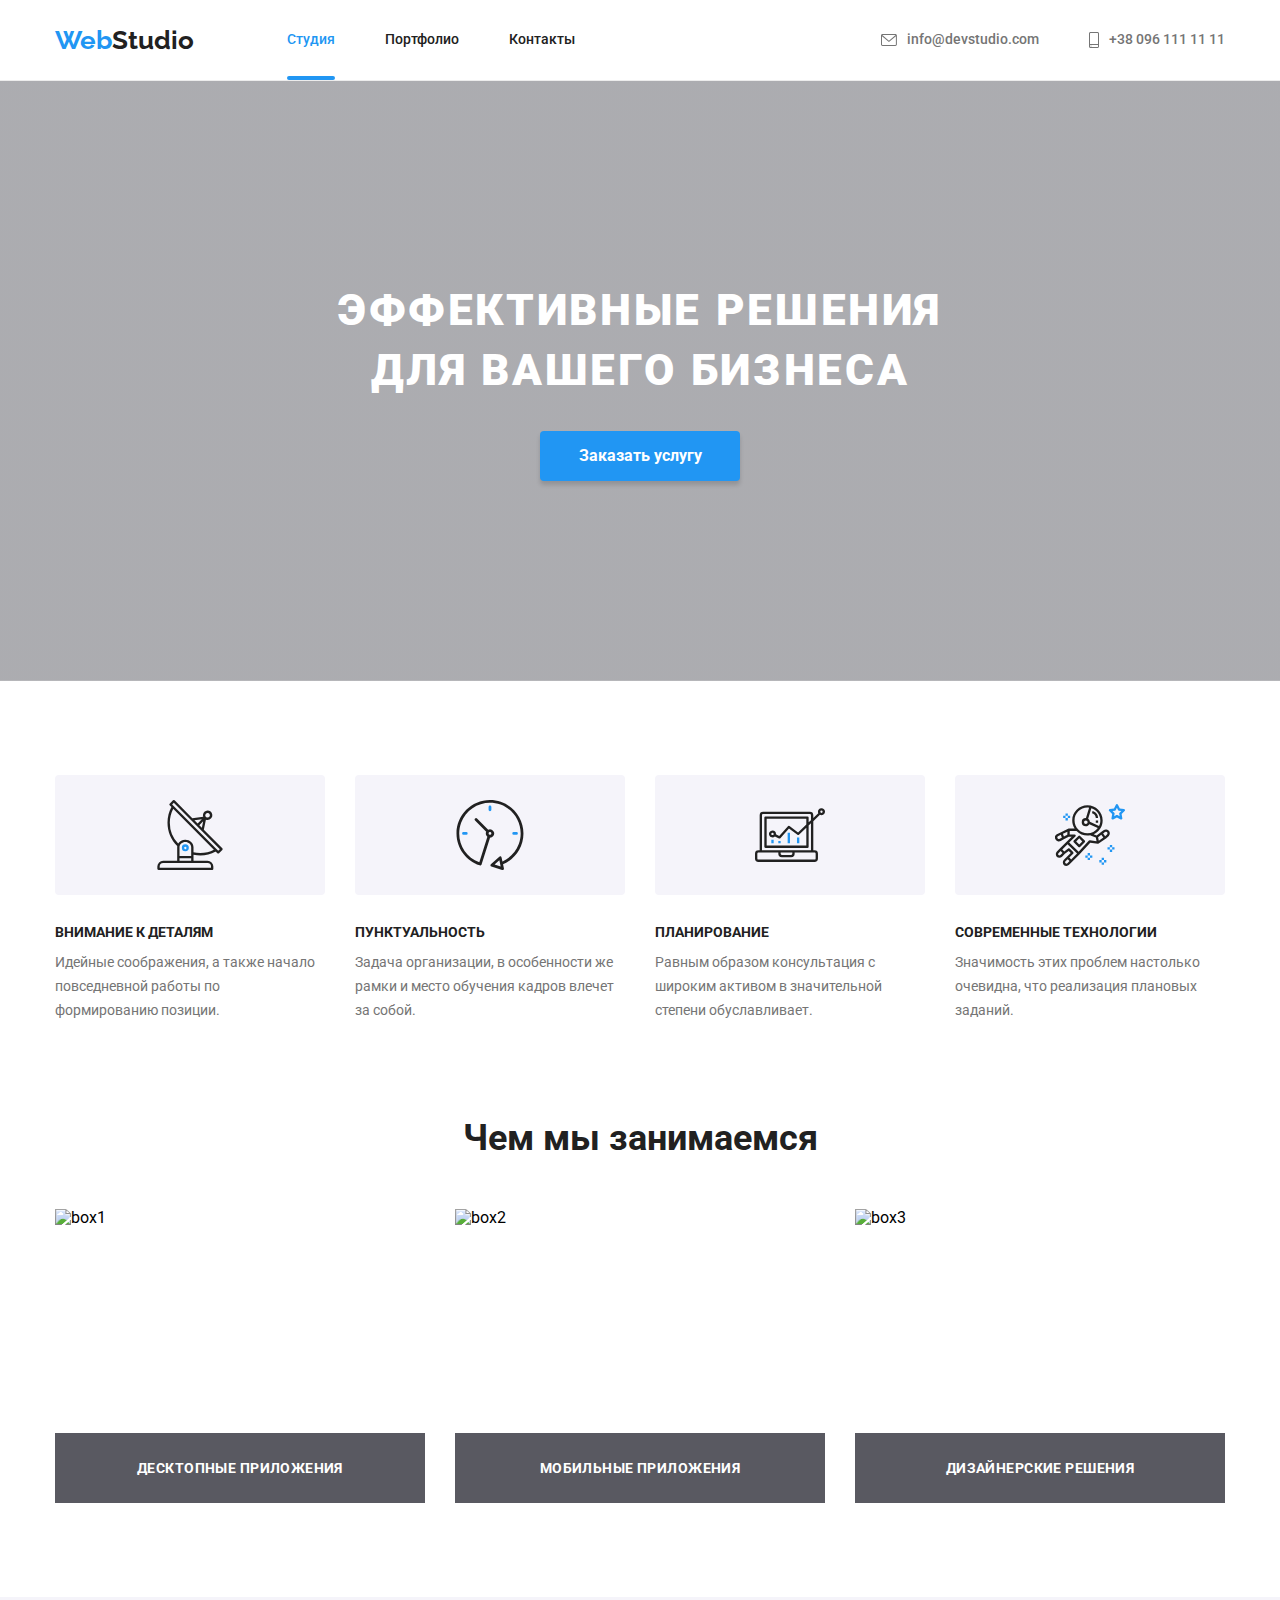
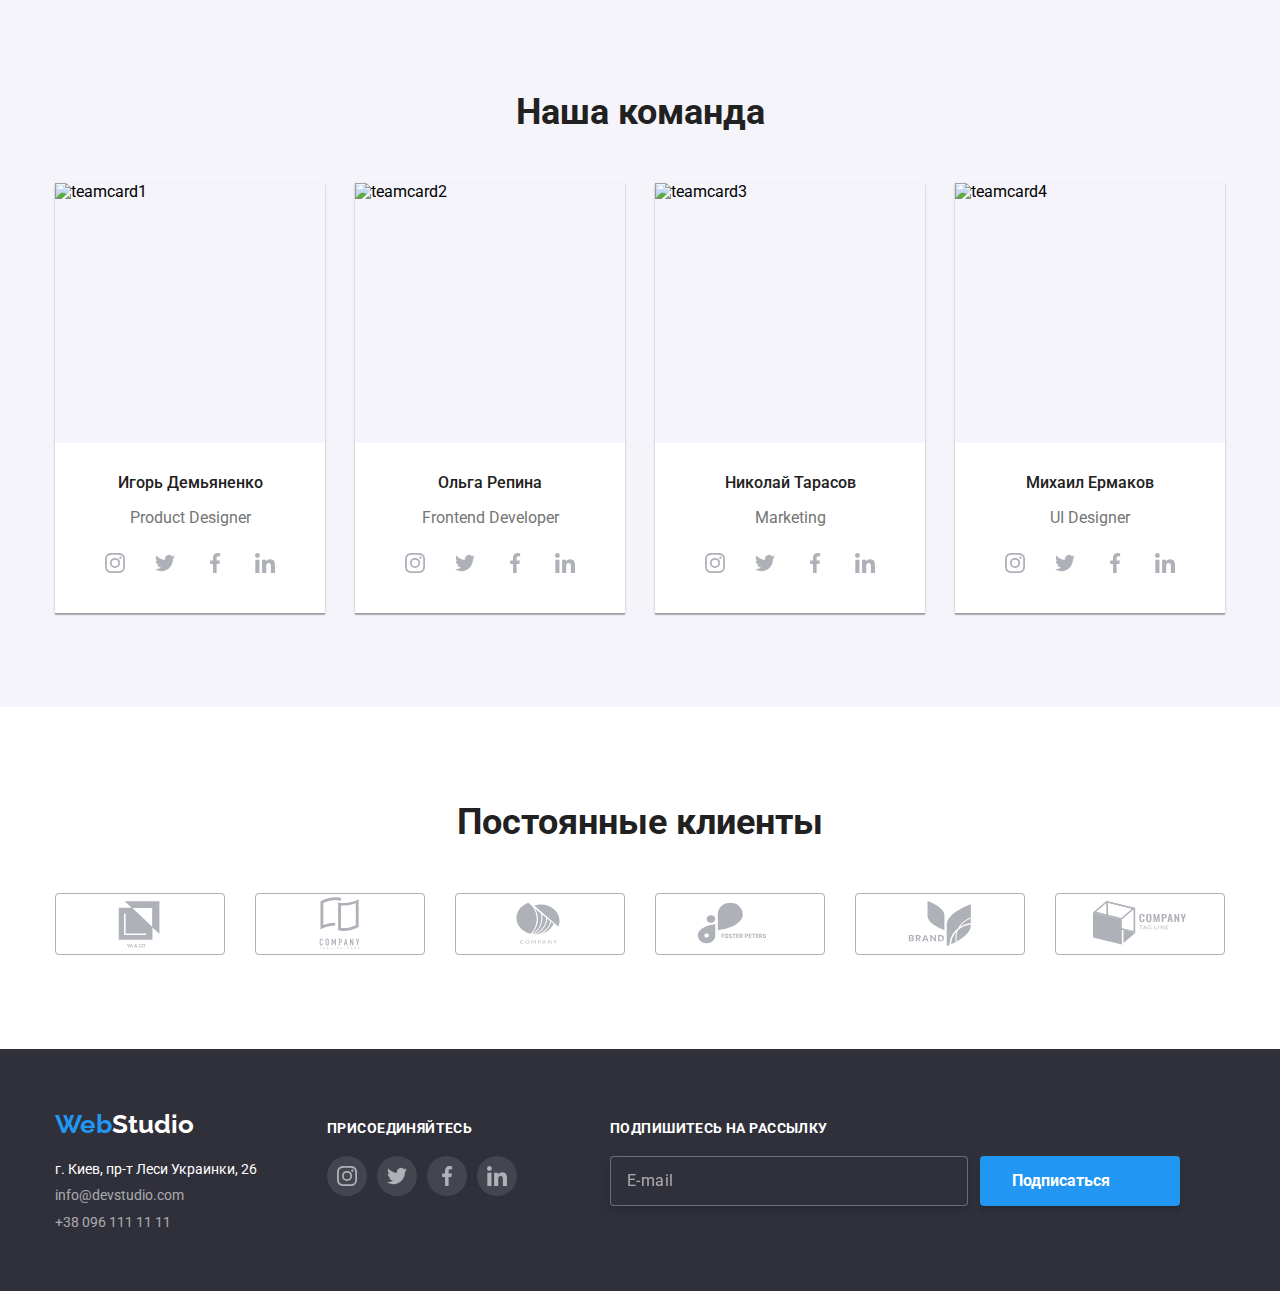
==== commit 8ab3cc5e: "hw-8-4" ====
--- a/index.html
+++ b/index.html
@@ -58,7 +58,7 @@
         <div class="container">
           <h1 class="main-text">Эффективные решения для вашего бизнеса  
           </h1>
-          <button data-modal-open type="button" class="button">Заказать услугу</button>
+          <button data-modal-open type="button" class="button button__open-modal">Заказать услугу</button>
         </div>
         </section>
         
@@ -121,8 +121,10 @@
       <section class="team"> 
         <div class="container">
         <h2 class="text-team">Наша команда</h2>
+
         <ul class="team-name">
-        <li class="team-name__item"><img src="images/teamcard1.jpg" alt="teamcard1" width="270" height="260">
+        <li class="team-name__item">
+          <img src="images/teamcard1.jpg" alt="teamcard1" width="270" height="260">
         <div class="name-description">
         <h3 class="name-description__name">Игорь Демьяненко</h3>
         <p class="name-description__profession">Product Designer</p>
@@ -446,38 +448,46 @@
       Соглашаюсь с рассылкой и принимаю
       <a class="contract" href="#">Условия договора</a>
     </label>
-    <button class="button__btn-submit" type="submit">Отправить</button>
+    <button class="button__btn-submit button" type="submit">Отправить</button>
   </div>
 </form>
   </div>
     </div>
 
     <div class="mobile-menu is-hidden"  data-menu>
+      <div class="mobile-menu__close-btn" data-menu-close>
+        <svg width="30" height="30">
+          <use href="./images/symbol-defs.svg#icon-close"></use>
+        </svg>
+      </div>
+      
       <ul class="mobile-list">
         <li class="mobile-list__item"><a href="./index.html" class="mobile-list__link current">Студия</a></li>
         <li class="mobile-list__item"><a href="./portfolio.html" class="mobile-list__link">Портфолио</a></li>
         <li class="mobile-list__item"><a href="#" class="mobile-list__link">Контакты</a></li>
       </ul>
       
-      <ul class="mobile-info">
-        <li class="mobile-info__item"><a href="tel:+380961111111" class="mobile-info__tel">
+      <div class="mobile-memu__footer">
+        <ul class="mobile-info">
+          <li class="mobile-info__item"><a href="tel:+380961111111" class="mobile-info__tel">
             +38 096 111 11 11
           </a>
         </li>
         <li class="mobile-info__item"><a href="mailto:info@devstudio.com" class="mobile-info__mail">
-            info@devstudio.com
-          </a>
-        </li>
+          info@devstudio.com
+        </a>
+      </li>
+    </ul>
+    
+    <div class="mobile-sociale">
+      <ul class="mobile-sociale__list">
+        <li class="mobile-sociale__item"><a href="#" class="mobile-sociale__link">Instagram</a></li>
+        <li class="mobile-sociale__item"><a href="#" class="mobile-sociale__link">Twitter</a></li>
+        <li class="mobile-sociale__item"><a href="#" class="mobile-sociale__link">Facebook</a></li>
+        <li class="mobile-sociale__item"><a href="#" class="mobile-sociale__link">LinkedIn</a></li>
       </ul>
-      <div class="mobile-menu__close-btn" data-menu-close></div>
-      <div class="mobile-sociale">
-        <ul class="mobile-sociale__list">
-          <li class="mobile-sociale__item"><a href="#" class="mobile-sociale__link">Instagram</a></li>
-          <li class="mobile-sociale__item"><a href="#" class="mobile-sociale__link">Twitter</a></li>
-          <li class="mobile-sociale__item"><a href="#" class="mobile-sociale__link">Facebook</a></li>
-          <li class="mobile-sociale__item"><a href="#" class="mobile-sociale__link">LinkedIn</a></li>
-        </ul>
-      </div>
+    </div>
+  </div>
 
 </div>
 
--- a/css/main.min.css
+++ b/css/main.min.css
@@ -1,2 +1,2 @@
-.about-us-section{width:100%}.title-about-us{margin-bottom:50px;margin-top:0;font-weight:700;font-size:36px;line-height:1.17;text-align:center;color:#212121}.about-us{display:-webkit-box;display:-ms-flexbox;display:flex;margin-top:0;margin-bottom:0;padding-left:0;gap:30px}.about-us__img{position:relative}.about-us__description{position:absolute;bottom:0;left:0;width:100%;height:70px;margin:0;padding-top:27px;padding-bottom:27px;background:rgba(47,48,58,0.8);font-weight:700;font-size:14px;line-height:16px;text-align:center;letter-spacing:0.03em;text-transform:uppercase;color:#fff}@media (max-width: 1199px){.about-us-section{display:none}}h1,h2,h3{margin:0;padding:0}body{background-color:#fff;font-family:"Roboto", sans-serif}.container{max-width:1200px;width:100%;padding-left:15px;padding-right:15px;margin:0 auto}ul{list-style:none}a{text-decoration:none}section{padding-top:94px;padding-bottom:94px}img{display:block}@media (max-width: 1199px){section{padding:60px 15px}}.benefits-section{padding-bottom:0}.benefits{margin-top:0;margin-bottom:0;display:-webkit-box;display:-ms-flexbox;display:flex;padding-left:0;gap:30px;width:100%}.benefits__item{width:270px}.benefits__title{margin-top:0;margin-bottom:10px;color:#212121;font-weight:700;font-size:14px;text-transform:uppercase;line-height:1.14}.benefits__symbol{display:-webkit-box;display:-ms-flexbox;display:flex;-webkit-box-pack:center;-ms-flex-pack:center;justify-content:center;-webkit-box-align:center;-ms-flex-align:center;align-items:center;height:120px;background-color:#f5f4fa;margin-bottom:30px;border-radius:4px}.benefits__icon{width:70px;height:70px}.benefits__description{margin-top:0;margin-bottom:0;color:#757575;font-weight:400;font-size:14px;line-height:1.71}@media (max-width: 1199px){.benefits{-ms-flex-wrap:wrap;flex-wrap:wrap;-webkit-box-pack:center;-ms-flex-pack:center;justify-content:center}.benefits__item{width:354px}.benefits-section{padding-bottom:60px;padding-top:60px}}@media (max-width: 767px){.benefits{-webkit-box-orient:vertical;-webkit-box-direction:normal;-ms-flex-direction:column;flex-direction:column}.benefits__item{width:100%}.benefits__title{text-align:center}.benefits-section{padding-bottom:60px}}.button{padding:10px 32px;width:200px;cursor:pointer;color:#fff;background-color:#2196f3;font-weight:700;font-size:16px;-webkit-box-align:center;-ms-flex-align:center;align-items:center;text-align:center;line-height:1.88;-webkit-transition:background-color 250ms cubic-bezier(0.4, 0, 0.2, 1);transition:background-color 250ms cubic-bezier(0.4, 0, 0.2, 1)}.button:hover,.button:focus{background-color:#188ce8}.button__btn-submit{padding-top:10px;padding-bottom:10px;width:200px;-webkit-transform:translateX(50%);transform:translateX(50%);cursor:pointer;color:#fff;background-color:#2196f3;-webkit-box-shadow:0px 4px 4px rgba(0,0,0,0.15);box-shadow:0px 4px 4px rgba(0,0,0,0.15);border-radius:4px;border:0;font-weight:700;font-size:16px;-webkit-box-align:center;-ms-flex-align:center;align-items:center;text-align:center;line-height:1.88;-webkit-transition:background-color 250ms cubic-bezier(0.4, 0, 0.2, 1);transition:background-color 250ms cubic-bezier(0.4, 0, 0.2, 1)}.button__btn-submit:hover,.button__btn-submit:focus{background-color:#188ce8}footer{background:#2f303a;padding-top:60px;padding-bottom:60px}.foot{display:-webkit-box;display:-ms-flexbox;display:flex;-webkit-box-align:baseline;-ms-flex-align:baseline;align-items:baseline}.info-footer{display:block;padding-left:0;margin-top:0;margin-bottom:0}.info-footer__adress>a{display:inline-block;margin-bottom:9px;font-style:normal;font-weight:400;font-size:14px;line-height:1.17;color:#fff;-webkit-transition:color 250ms cubic-bezier(0.4, 0, 0.2, 1);transition:color 250ms cubic-bezier(0.4, 0, 0.2, 1)}.info-footer__adress>a:hover,.info-footer__adress>a:focus{color:#2196f3}.info-footer__mail>a{display:inline-block;margin-bottom:9px;font-style:normal;font-weight:400;font-size:14px;line-height:1.17;color:rgba(255,255,255,0.6);-webkit-transition:color 250ms cubic-bezier(0.4, 0, 0.2, 1);transition:color 250ms cubic-bezier(0.4, 0, 0.2, 1)}.info-footer__mail>a:hover,.info-footer__mail>a:focus{color:#2196f3}.info-footer__tel>a{display:inline-block;font-style:normal;font-weight:400;font-size:14px;line-height:1.17;color:rgba(255,255,255,0.6);-webkit-transition:color 250ms cubic-bezier(0.4, 0, 0.2, 1);transition:color 250ms cubic-bezier(0.4, 0, 0.2, 1)}.info-footer__tel>a:hover,.info-footer__tel>a:focus{color:#2196f3}.footer-sociale{margin-left:70px;padding:0}.title-sociale{font-style:normal;font-weight:700;font-size:14px;line-height:16px;letter-spacing:0.03em;text-transform:uppercase;margin-bottom:20px;color:#fff}.list-sociale{display:-webkit-box;display:-ms-flexbox;display:flex;margin:0;padding:0}.list-sociale li:not(:last-child){margin-right:10px}.list-sociale__link{display:-webkit-box;display:-ms-flexbox;display:flex;-webkit-box-pack:center;-ms-flex-pack:center;justify-content:center;-webkit-box-align:center;-ms-flex-align:center;align-items:center;width:40px;height:40px;background-color:rgba(255,255,255,0.1);border-radius:50%;color:#fff;-webkit-transition:background-color 250ms cubic-bezier(0.4, 0, 0.2, 1),color 250ms cubic-bezier(0.4, 0, 0.2, 1);transition:background-color 250ms cubic-bezier(0.4, 0, 0.2, 1),color 250ms cubic-bezier(0.4, 0, 0.2, 1)}.list-sociale__link:hover,.list-sociale__link:focus{color:#fff;background-color:#2196f3}.list-sociale__icon{width:20px;height:20px;fill:currentColor}.subscription{margin-left:93px}.subscription__title{font-style:normal;font-weight:700;font-size:14px;line-height:16px;letter-spacing:0.03em;text-transform:uppercase;margin-bottom:20px;color:#fff}.subscription__form{display:-webkit-box;display:-ms-flexbox;display:flex}.subscription__input{width:358px;height:50px;background:#2f303a;border:1px solid rgba(255,255,255,0.3);-webkit-box-sizing:border-box;box-sizing:border-box;-webkit-filter:drop-shadow(0px 4px 4px rgba(0,0,0,0.15));filter:drop-shadow(0px 4px 4px rgba(0,0,0,0.15));border-radius:4px;-webkit-transition:border 250ms cubic-bezier(0.4, 0, 0.2, 1);transition:border 250ms cubic-bezier(0.4, 0, 0.2, 1);font-weight:400;font-size:16px;line-height:20px;padding-left:16px;letter-spacing:0.03em;color:rgba(255,255,255,0.6)}.subscription__input:hover,.subscription__input:focus{border:1px solid #2196f3}.subscription__input::-webkit-input-placeholder{font-weight:400;font-size:16px;line-height:20px;display:-webkit-box;display:flex;-webkit-box-align:center;align-items:center;letter-spacing:0.03em;color:rgba(255,255,255,0.6)}.subscription__input:-ms-input-placeholder{font-weight:400;font-size:16px;line-height:20px;display:-ms-flexbox;display:flex;-ms-flex-align:center;align-items:center;letter-spacing:0.03em;color:rgba(255,255,255,0.6)}.subscription__input::-ms-input-placeholder{font-weight:400;font-size:16px;line-height:20px;display:-ms-flexbox;display:flex;-ms-flex-align:center;align-items:center;letter-spacing:0.03em;color:rgba(255,255,255,0.6)}.subscription__input::placeholder{font-weight:400;font-size:16px;line-height:20px;display:-webkit-box;display:-ms-flexbox;display:flex;-webkit-box-align:center;-ms-flex-align:center;align-items:center;letter-spacing:0.03em;color:rgba(255,255,255,0.6)}.subscription__button{display:-webkit-box;display:-ms-flexbox;display:flex;margin-left:12px;height:50px}.subscription__icon{margin-left:10px;fill:#fff}.subscription__svg{color:#fff}@media (max-width: 1199px){.foot{-ms-flex-wrap:wrap;flex-wrap:wrap;-webkit-box-align:center;-ms-flex-align:center;align-items:center;text-align:center;-ms-flex-pack:distribute;justify-content:space-around}.footer-sociale{margin:0}.subscription{width:100%;margin:0;padding-top:60px}.subscription__button{margin:0}.subscription__input{width:450px;margin-bottom:20px}.subscription__form{-webkit-box-orient:vertical;-webkit-box-direction:normal;-ms-flex-direction:column;flex-direction:column;-webkit-box-align:center;-ms-flex-align:center;align-items:center;text-align:center}}@media (max-width: 767px){.foot{-webkit-box-orient:vertical;-webkit-box-direction:normal;-ms-flex-direction:column;flex-direction:column;-webkit-box-align:center;-ms-flex-align:center;align-items:center;text-align:center}.footer-sociale{margin:0;padding-top:60px}.subscription__form{-webkit-box-orient:vertical;-webkit-box-direction:normal;-ms-flex-direction:column;flex-direction:column;-webkit-box-align:center;-ms-flex-align:center;align-items:center;text-align:center}.subscription__input{width:100%;margin-bottom:20px;padding:0 15px}.subscription{width:100%;margin:0;padding-top:60px}.subscription__button{margin:0}}.text-logo{display:inline-block;margin-bottom:20px;font-family:"Raleway";font-style:normal;font-weight:700;font-size:26px;line-height:1.19;color:#fff}.web-footer{color:#2196f3}.logo-header{font-family:"Raleway";font-style:normal;font-weight:700;font-size:26px;line-height:1.19;color:#212121}.web-header{color:#2196f3}@media (max-width: 767px){.logo-header{font-size:24px}}.main-banner{padding-top:200px;padding-bottom:200px;margin-top:0;text-align:center;text-align:center;background-image:-webkit-gradient(linear, left bottom, left top, from(rgba(47,48,58,0.4)), to(rgba(47,48,58,0.4))),url(../images/main-foto.jpg);background-image:linear-gradient(to top, rgba(47,48,58,0.4), rgba(47,48,58,0.4)),url(../images/main-foto.jpg);background-repeat:no-repeat;background-size:cover;background-position:center;width:100%;height:auto;margin-left:auto;margin-right:auto}.main-text{width:696px;margin-bottom:30px;margin-right:auto;margin-left:auto;margin-top:0;text-align:center;font-weight:900;font-size:44px;line-height:1.36;letter-spacing:0.06em;text-transform:uppercase;color:#fff}@media (max-width: 767px){.main-text{font-size:26px;width:100%}.main-banner{background-image:-webkit-gradient(linear, left bottom, left top, from(rgba(47,48,58,0.4)), to(rgba(47,48,58,0.4))),url(../../images/main-baner-mobile.jpg);background-image:linear-gradient(to top, rgba(47,48,58,0.4), rgba(47,48,58,0.4)),url(../../images/main-baner-mobile.jpg);background-repeat:no-repeat;background-size:cover;background-position:center}}.mobile-menu{position:absolute;top:0;left:0;display:block;width:100vw;height:100vh;background-color:#fff;-webkit-box-shadow:0px 4px 8px rgba(0,0,0,0.04),0px 2px 4px rgba(0,0,0,0.08),0px 1px 3px rgba(0,0,0,0.16);box-shadow:0px 4px 8px rgba(0,0,0,0.04),0px 2px 4px rgba(0,0,0,0.08),0px 1px 3px rgba(0,0,0,0.16)}.mobile-menu.is-hidden{display:none}.mobile-menu__close-btn{width:30px;height:30px;background-color:black}.mobile-menu__close-btn{position:absolute;right:15px;top:10px}.mobile-list{display:-webkit-box;display:-ms-flexbox;display:flex;-webkit-box-orient:vertical;-webkit-box-direction:normal;-ms-flex-direction:column;flex-direction:column;-webkit-box-pack:justify;-ms-flex-pack:justify;justify-content:space-between;margin:0;padding-left:0;gap:32px;margin-bottom:302px}.mobile-list__link{display:block;color:#212121;font-size:40px;font-weight:500;line-height:1.14;-webkit-transition:color 250ms cubic-bezier(0.4, 0, 0.2, 1);transition:color 250ms cubic-bezier(0.4, 0, 0.2, 1)}.mobile-list__link:hover,.mobile-list__link:focus{color:#2196f3}.mobile-list .current{color:#2196f3}.mobile-info{display:-webkit-box;display:-ms-flexbox;display:flex;-ms-flex-wrap:wrap;flex-wrap:wrap;margin:0;padding-left:0;gap:32px}.mobile-info__tel{font-size:34px;font-weight:500;line-height:40px;letter-spacing:0.02em;color:#2196f3}.mobile-info__mail{font-weight:500;font-size:24px;line-height:28px;letter-spacing:0.02em;color:#757575}.mobile-sociale{padding-top:64px}.mobile-sociale__list{display:-webkit-box;display:-ms-flexbox;display:flex;-ms-flex-wrap:wrap;flex-wrap:wrap;gap:20px;margin:0;padding:0}.mobile-sociale__link{font-weight:500;font-size:18px;line-height:22px;letter-spacing:0.02em;color:#2196f3}.backdrop{position:fixed;width:100vw;height:100vh;top:0;left:0;background:rgba(0,0,0,0.2);will-change:visibility, opacity;-webkit-transition:visibility 250ms cubic-bezier(0.4, 0, 0.2, 1),opacity 250ms cubic-bezier(0.4, 0, 0.2, 1);transition:visibility 250ms cubic-bezier(0.4, 0, 0.2, 1),opacity 250ms cubic-bezier(0.4, 0, 0.2, 1)}.backdrop.is-hidden{visibility:hidden;opacity:0;pointer-events:none}.modal{position:absolute;top:50%;left:50%;-webkit-transform:translate(-50%, -50%);transform:translate(-50%, -50%);width:528px;height:581px;border-radius:4px;background:#fff}.close-icon{position:absolute;top:8px;right:8px;display:-webkit-box;display:-ms-flexbox;display:flex;-webkit-box-pack:center;-ms-flex-pack:center;justify-content:center;-webkit-box-align:center;-ms-flex-align:center;align-items:center;background-color:#fff;width:30px;height:30px;border:1px solid rgba(0,0,0,0.1);border-radius:50%;cursor:pointer;-webkit-transition:fill 250ms cubic-bezier(0.4, 0, 0.2, 1);transition:fill 250ms cubic-bezier(0.4, 0, 0.2, 1)}.close-icon:hover,.close-icon:focus{fill:#2196f3}.data-user{padding:40px}.form-order{margin-bottom:20px}.title-order{margin-bottom:12px;color:#212121;font-weight:700;font-size:20px;line-height:1.15;text-align:center}.form-field{display:-webkit-box;display:-ms-flexbox;display:flex;-webkit-box-orient:vertical;-webkit-box-direction:normal;-ms-flex-direction:column;flex-direction:column}.form-field:not(:last-child){margin-bottom:10px}.form-field label{margin-bottom:4px;color:#757575;font-size:12px;line-height:1.167;letter-spacing:0.01em}.form-field input{width:100%;height:40px;border:1px solid rgba(33,33,33,0.2);-webkit-box-sizing:border-box;box-sizing:border-box;border-radius:4px;padding-left:42px}.input-wrap{position:relative;color:#212121}.input-wrap input:focus,.input-wrap input:focus-visible{border:1px solid #2196f3;outline:none}.input-wrap input:focus ~ .icon-form{color:#2196f3}.icon-form{position:absolute;top:50%;left:12px;-webkit-transform:translateY(-50%);transform:translateY(-50%);width:18px;height:18px;fill:currentColor}.comment-user{width:100%;height:120px;resize:none;border:1px solid rgba(33,33,33,0.2);-webkit-box-sizing:border-box;box-sizing:border-box;border-radius:4px;padding:12px 16px;font-size:12px;line-height:1.167;letter-spacing:0.01em}.comment-user:focus,.comment-user:focus-visible{border:1px solid #2196f3;outline:none}.comment-user::-webkit-input-placeholder{color:rgba(117,117,117,0.5)}.comment-user:-ms-input-placeholder{color:rgba(117,117,117,0.5)}.comment-user::-ms-input-placeholder{color:rgba(117,117,117,0.5)}.comment-user::placeholder{color:rgba(117,117,117,0.5)}.accept-rule{display:-webkit-box;display:-ms-flexbox;display:flex;-webkit-box-pack:center;-ms-flex-pack:center;justify-content:center;position:relative;-webkit-box-align:center;-ms-flex-align:center;align-items:center;margin-bottom:30px;color:#757575;font-size:14px;line-height:1.714}.checkbox{position:absolute;width:1px;height:1px;margin:-1px;border:0;padding:0;white-space:nowrap;-webkit-clip-path:inset(100%);clip-path:inset(100%);clip:rect(0 0 0 0);overflow:hidden}.checkbox:checked+.icon-checkbox{background-color:#2196f3;border:2px solid #2196f3}.checkbox:checked ~ .icon-check{fill-opacity:1;stroke-opacity:1}.icon-checkbox{display:inline-block;margin-right:7px;width:16px;height:15px;background-color:#fff;border:2px solid #212121;border-radius:2px}.icon-check{position:absolute;top:50%;left:12px;-webkit-transform:translate(75%, -50%);transform:translate(75%, -50%);width:16px;height:15px;fill-opacity:0;stroke-opacity:0}.contract{margin-left:5px;text-decoration:underline;text-underline-position:under;color:#2196f3;font-size:14px;line-height:1.714}@media (max-width: 767px){.modal{width:450px;height:609px}.accept-rule{-ms-flex-wrap:wrap;flex-wrap:wrap}}.page-header{background-color:#fff;border-bottom:1px solid #ececec;width:100%}.header-all{display:-webkit-box;display:-ms-flexbox;display:flex;-webkit-box-align:center;-ms-flex-align:center;align-items:center;min-height:80px}.site-nav{display:-webkit-box;display:-ms-flexbox;display:flex;margin-left:93px;margin-top:0;margin-bottom:0;padding-left:0;gap:50px}.site-nav__link{display:block;padding-top:32px;padding-bottom:32px;color:#212121;font-size:14px;font-weight:500;line-height:1.14;-webkit-transition:color 250ms cubic-bezier(0.4, 0, 0.2, 1);transition:color 250ms cubic-bezier(0.4, 0, 0.2, 1)}.site-nav__link:hover,.site-nav__link:focus{color:#2196f3}.site-nav .current{color:#2196f3;font-size:14px;font-weight:500;line-height:1.14;position:relative}.site-nav .current::after{content:"";position:absolute;bottom:0;left:0;width:100%;border:2px solid #2196f3;border-radius:2px;background-color:#2196f3}.auth-nav{display:-webkit-box;display:-ms-flexbox;display:flex;-webkit-box-pack:end;-ms-flex-pack:end;justify-content:flex-end;margin-left:auto;margin-top:0;margin-bottom:0;padding-left:0;gap:50px}.auth-nav__link{display:-webkit-box;display:-ms-flexbox;display:flex;-webkit-box-pack:center;-ms-flex-pack:center;justify-content:center;-webkit-box-align:center;-ms-flex-align:center;align-items:center;padding-top:32px;padding-bottom:32px;color:#757575;font-size:14px;font-weight:500;line-height:1.14;-webkit-transition:color 250ms cubic-bezier(0.4, 0, 0.2, 1);transition:color 250ms cubic-bezier(0.4, 0, 0.2, 1)}.auth-nav__link:hover,.auth-nav__link:focus{color:#2196f3}.auth-nav__icon-mail{display:block;width:16px;height:12px;margin-right:10px;fill:currentColor}.auth-nav__icon-tel{display:block;width:10px;height:16px;margin-right:10px;fill:currentColor}.menu-burger{display:none;width:40px;height:40px;padding:12px 8px;margin:0}.menu-burger__line{background-color:#212121;width:100%;height:2.6px;display:block}.menu-burger__line:not(:last-child){margin-bottom:4px}.menu-burger:hover .menu-burger__line{background-color:#2196f3}@media (max-width: 1199px){.header-all{min-height:80px}.auth-nav{-webkit-box-orient:vertical;-webkit-box-direction:normal;-ms-flex-direction:column;flex-direction:column;gap:10px}.auth-nav__link{padding:0;-webkit-box-pack:start;-ms-flex-pack:start;justify-content:flex-start}}@media (max-width: 767px){.header-all{min-height:60px;-webkit-box-pack:justify;-ms-flex-pack:justify;justify-content:space-between}.site-nav,.auth-nav{display:none}.menu-burger{display:block}}.partners-title{margin-top:0;margin-bottom:50px;font-weight:700;font-size:36px;line-height:1.17;text-align:center;color:#212121}.partners{display:-webkit-box;display:-ms-flexbox;display:flex;margin:0;padding:0;gap:30px}.partners__logo{display:-webkit-box;display:-ms-flexbox;display:flex;-webkit-box-pack:center;-ms-flex-pack:center;justify-content:center;-webkit-box-align:center;-ms-flex-align:center;align-items:center;width:100%;height:100%;border:1px solid #afb1b8;border-radius:4px;text-align:center;color:#afb1b8;-webkit-transition:color 250ms cubic-bezier(0.4, 0, 0.2, 1),border 250ms cubic-bezier(0.4, 0, 0.2, 1);transition:color 250ms cubic-bezier(0.4, 0, 0.2, 1),border 250ms cubic-bezier(0.4, 0, 0.2, 1)}.partners__logo:hover,.partners__logo:focus{color:#2196f3;border:1px solid #2196f3}.partners__icon{width:106px;height:60px;fill:currentColor}.partners__list-element{width:100%}@media (max-width: 1199px){.partners{-ms-flex-wrap:wrap;flex-wrap:wrap}.partners__list-element{width:226px;height:92px}}@media (max-width: 767px){.partners{-ms-flex-wrap:wrap;flex-wrap:wrap}.partners__list-element{width:calc(50% - 15px)}.partners-title{font-size:28px;margin-bottom:30px}}.hidden{display:none}.button-nav{display:-webkit-box;display:-ms-flexbox;display:flex;-webkit-box-pack:center;-ms-flex-pack:center;justify-content:center;-webkit-box-align:center;-ms-flex-align:center;align-items:center;margin-top:0;margin-bottom:50px;margin-left:auto;margin-right:auto;padding-left:0;gap:8px}.button-nav .current{background-color:#2196f3;color:#fff}.button-nav__button{display:inline-block;padding:6px 22px;width:145px;border:0;cursor:pointer;background:#f5f4fa;font-weight:500;font-size:16px;line-height:1.63;text-align:center;color:#212121;-webkit-transition:color 250ms cubic-bezier(0.4, 0, 0.2, 1),background-color 250ms cubic-bezier(0.4, 0, 0.2, 1),border-radius 250ms cubic-bezier(0.4, 0, 0.2, 1),-webkit-box-shadow 250ms cubic-bezier(0.4, 0, 0.2, 1);transition:color 250ms cubic-bezier(0.4, 0, 0.2, 1),background-color 250ms cubic-bezier(0.4, 0, 0.2, 1),border-radius 250ms cubic-bezier(0.4, 0, 0.2, 1),-webkit-box-shadow 250ms cubic-bezier(0.4, 0, 0.2, 1);transition:color 250ms cubic-bezier(0.4, 0, 0.2, 1),background-color 250ms cubic-bezier(0.4, 0, 0.2, 1),box-shadow 250ms cubic-bezier(0.4, 0, 0.2, 1),border-radius 250ms cubic-bezier(0.4, 0, 0.2, 1);transition:color 250ms cubic-bezier(0.4, 0, 0.2, 1),background-color 250ms cubic-bezier(0.4, 0, 0.2, 1),box-shadow 250ms cubic-bezier(0.4, 0, 0.2, 1),border-radius 250ms cubic-bezier(0.4, 0, 0.2, 1),-webkit-box-shadow 250ms cubic-bezier(0.4, 0, 0.2, 1)}.button-nav__button:hover,.button-nav__button:focus{background-color:#2196f3;color:#fff;-webkit-box-shadow:0px 3px 1px rgba(0,0,0,0.1),0px 1px 2px rgba(0,0,0,0.08),0px 2px 2px rgba(0,0,0,0.12);box-shadow:0px 3px 1px rgba(0,0,0,0.1),0px 1px 2px rgba(0,0,0,0.08),0px 2px 2px rgba(0,0,0,0.12);border-radius:4px}p{margin:0;padding:0}.card{display:-webkit-box;display:-ms-flexbox;display:flex;-ms-flex-wrap:wrap;flex-wrap:wrap;padding-left:0;margin:-15px}.card__link{display:block;width:370px;margin:15px;text-decoration:none;-webkit-transition:-webkit-box-shadow 250ms cubic-bezier(0.4, 0, 0.2, 1);transition:-webkit-box-shadow 250ms cubic-bezier(0.4, 0, 0.2, 1);transition:box-shadow 250ms cubic-bezier(0.4, 0, 0.2, 1);transition:box-shadow 250ms cubic-bezier(0.4, 0, 0.2, 1), -webkit-box-shadow 250ms cubic-bezier(0.4, 0, 0.2, 1)}.card__text{display:-webkit-box;display:-ms-flexbox;display:flex;-webkit-box-align:center;-ms-flex-align:center;align-items:center;height:294px;padding:0 24px;font-weight:400;font-size:18px;line-height:1.56;color:#fff;background-color:#2196f3;-webkit-transition:-webkit-transform 250ms cubic-bezier(0.4, 0, 0.2, 1);transition:-webkit-transform 250ms cubic-bezier(0.4, 0, 0.2, 1);transition:transform 250ms cubic-bezier(0.4, 0, 0.2, 1);transition:transform 250ms cubic-bezier(0.4, 0, 0.2, 1), -webkit-transform 250ms cubic-bezier(0.4, 0, 0.2, 1)}.card__thumb{height:294px;overflow:hidden}.card__link:hover .card__text{-webkit-transform:translateY(-294px);transform:translateY(-294px)}.card__link:hover,.card__ink:focus{-webkit-box-shadow:0px 1px 1px rgba(0,0,0,0.12),0px 4px 4px rgba(0,0,0,0.06),1px 4px 6px rgba(0,0,0,0.16);box-shadow:0px 1px 1px rgba(0,0,0,0.12),0px 4px 4px rgba(0,0,0,0.06),1px 4px 6px rgba(0,0,0,0.16)}.card__description{padding:20px 24px;border-left:1px solid #eeeeee;border-bottom:1px solid #eeeeee;border-right:1px solid #eeeeee}.card__title{margin-bottom:4px;font-weight:700;font-size:18px;line-height:2;color:#212121;background:#fff}.card__meta{margin:0;font-weight:400;font-size:16px;line-height:1.88;background:#fff;color:#757575}@media (max-width: 767px){.header-all{min-height:60px;-webkit-box-align:center;-ms-flex-align:center;align-items:center}.site-nav,.auth-nav{display:none}.menu-burger{display:block;margin:0}.button-nav{-ms-flex-wrap:wrap;flex-wrap:wrap;margin-bottom:40px;-webkit-box-pack:start;-ms-flex-pack:start;justify-content:start}.card__thumb{display:-webkit-box;display:-ms-flexbox;display:flex;-webkit-box-orient:vertical;-webkit-box-direction:normal;-ms-flex-direction:column;flex-direction:column;width:100vw;margin:0}.card__link{width:100vw}.card__description{width:100vw}.card__item{width:100vw}}.sociale{display:-webkit-box;display:-ms-flexbox;display:flex;-webkit-box-pack:center;-ms-flex-pack:center;justify-content:center;-webkit-box-align:center;-ms-flex-align:center;align-items:center}.sociale-team{display:-webkit-box;display:-ms-flexbox;display:flex;margin:0;padding:0}.sociale-team__link{display:-webkit-box;display:-ms-flexbox;display:flex;-webkit-box-pack:center;-ms-flex-pack:center;justify-content:center;-webkit-box-align:center;-ms-flex-align:center;align-items:center;width:40px;height:40px;background-color:#fff;border-radius:50%;color:#afb1b8;-webkit-transition:background-color 250ms cubic-bezier(0.4, 0, 0.2, 1),color 250ms cubic-bezier(0.4, 0, 0.2, 1);transition:background-color 250ms cubic-bezier(0.4, 0, 0.2, 1),color 250ms cubic-bezier(0.4, 0, 0.2, 1)}.sociale-team__link:hover,.sociale-team__link:focus{color:#fff;background-color:#2196f3}.sociale-team li:not(:last-child){margin-right:10px}.sociale-team__icon{width:20px;height:20px;fill:currentColor}.team{background-color:#f5f4fa}.text-team{margin-top:0;margin-bottom:50px;font-weight:700;font-size:36px;line-height:1.17;text-align:center;color:#212121}.team-name{display:-webkit-box;display:-ms-flexbox;display:flex;margin-top:0;margin-bottom:0;padding-left:0;gap:30px}.team-name__item{-webkit-box-shadow:0px 1px 3px rgba(0,0,0,0.12),0px 1px 1px rgba(0,0,0,0.14),0px 2px 1px rgba(0,0,0,0.2);box-shadow:0px 1px 3px rgba(0,0,0,0.12),0px 1px 1px rgba(0,0,0,0.14),0px 2px 1px rgba(0,0,0,0.2)}.name-description{padding-top:30px;padding-bottom:30px;background-color:#fff}.name-description__name{margin-top:0;margin-bottom:0;font-weight:500;font-size:16px;line-height:1.19;color:#212121;text-align:center}.name-description__profession{margin-top:16px;margin-bottom:16px;font-weight:400;font-size:16px;line-height:1.19;color:#757575;text-align:center}@media (max-width: 1199px){.container{padding:0}.text-team{font-size:28px;margin-bottom:30px}.team-name{-ms-flex-wrap:wrap;flex-wrap:wrap}.team-name__item{width:354px}.team-name__item img{width:100%;height:auto}}@media (max-width: 767px){.team-name{-webkit-box-orient:vertical;-webkit-box-direction:normal;-ms-flex-direction:column;flex-direction:column}.team-name__item{width:100%}.team-name__item img{width:100%;height:auto}.text-team{font-size:28px;margin-bottom:30px}}
+.about-us-section{width:100%}.title-about-us{margin-bottom:50px;margin-top:0;font-weight:700;font-size:36px;line-height:1.17;text-align:center;color:#212121}.about-us{display:-webkit-box;display:-ms-flexbox;display:flex;margin-top:0;margin-bottom:0;padding-left:0;gap:30px}.about-us__img{position:relative}.about-us__description{position:absolute;bottom:0;left:0;width:100%;height:70px;margin:0;padding-top:27px;padding-bottom:27px;background:rgba(47,48,58,0.8);font-weight:700;font-size:14px;line-height:16px;text-align:center;letter-spacing:0.03em;text-transform:uppercase;color:#fff}@media (max-width: 1199px){.about-us-section{display:none}}h1,h2,h3{margin:0;padding:0}body{background-color:#fff;font-family:"Roboto", sans-serif}.container{max-width:1200px;width:100%;padding-left:15px;padding-right:15px;margin:0 auto}ul{list-style:none}a{text-decoration:none}section{padding-top:94px;padding-bottom:94px}img{display:block}@media (max-width: 1199px){section{padding:60px 0}}.benefits-section{padding-bottom:0}.benefits{margin-top:0;margin-bottom:0;display:-webkit-box;display:-ms-flexbox;display:flex;padding-left:0;gap:30px;width:100%}.benefits__item{width:270px}.benefits__title{margin-top:0;margin-bottom:10px;color:#212121;font-weight:700;font-size:14px;text-transform:uppercase;line-height:1.14}.benefits__symbol{display:-webkit-box;display:-ms-flexbox;display:flex;-webkit-box-pack:center;-ms-flex-pack:center;justify-content:center;-webkit-box-align:center;-ms-flex-align:center;align-items:center;height:120px;background-color:#f5f4fa;margin-bottom:30px;border-radius:4px}.benefits__icon{width:70px;height:70px}.benefits__description{margin-top:0;margin-bottom:0;color:#757575;font-weight:400;font-size:14px;line-height:1.71}@media (max-width: 1199px){.benefits{-ms-flex-wrap:wrap;flex-wrap:wrap;-webkit-box-pack:center;-ms-flex-pack:center;justify-content:center}.benefits__item{width:354px}.benefits-section{padding-bottom:60px;padding-top:60px}}@media (max-width: 767px){.benefits{-webkit-box-orient:vertical;-webkit-box-direction:normal;-ms-flex-direction:column;flex-direction:column}.benefits__item{width:100%}.benefits__title{text-align:center}.benefits-section{padding-bottom:60px}}.button{padding:10px 32px;width:200px;cursor:pointer;color:#fff;background-color:#2196f3;font-weight:700;font-size:16px;-webkit-box-align:center;-ms-flex-align:center;align-items:center;text-align:center;line-height:1.88;-webkit-transition:background-color 250ms cubic-bezier(0.4, 0, 0.2, 1);transition:background-color 250ms cubic-bezier(0.4, 0, 0.2, 1);-webkit-box-shadow:0px 4px 4px rgba(0,0,0,0.15);box-shadow:0px 4px 4px rgba(0,0,0,0.15);border-radius:4px;border:none;display:block}.button:hover,.button:focus{background-color:#188ce8}.button__btn-submit{padding:10px;min-width:200px;margin:0 auto;cursor:pointer;color:#fff;background-color:#2196f3;font-weight:700;font-size:16px;-webkit-box-align:center;-ms-flex-align:center;align-items:center;text-align:center;line-height:1.88;-webkit-transition:background-color 250ms cubic-bezier(0.4, 0, 0.2, 1);transition:background-color 250ms cubic-bezier(0.4, 0, 0.2, 1)}.button__btn-submit:hover,.button__btn-submit:focus{background-color:#188ce8}.button__open-modal{margin:0 auto}footer{background:#2f303a;padding-top:60px;padding-bottom:60px}.foot{display:-webkit-box;display:-ms-flexbox;display:flex;-webkit-box-align:baseline;-ms-flex-align:baseline;align-items:baseline}.info-footer{display:block;padding-left:0;margin-top:0;margin-bottom:0}.info-footer__adress>a{display:inline-block;margin-bottom:9px;font-style:normal;font-weight:400;font-size:14px;line-height:1.17;color:#fff;-webkit-transition:color 250ms cubic-bezier(0.4, 0, 0.2, 1);transition:color 250ms cubic-bezier(0.4, 0, 0.2, 1)}.info-footer__adress>a:hover,.info-footer__adress>a:focus{color:#2196f3}.info-footer__mail>a{display:inline-block;margin-bottom:9px;font-style:normal;font-weight:400;font-size:14px;line-height:1.17;color:rgba(255,255,255,0.6);-webkit-transition:color 250ms cubic-bezier(0.4, 0, 0.2, 1);transition:color 250ms cubic-bezier(0.4, 0, 0.2, 1)}.info-footer__mail>a:hover,.info-footer__mail>a:focus{color:#2196f3}.info-footer__tel>a{display:inline-block;font-style:normal;font-weight:400;font-size:14px;line-height:1.17;color:rgba(255,255,255,0.6);-webkit-transition:color 250ms cubic-bezier(0.4, 0, 0.2, 1);transition:color 250ms cubic-bezier(0.4, 0, 0.2, 1)}.info-footer__tel>a:hover,.info-footer__tel>a:focus{color:#2196f3}.footer-sociale{margin-left:70px;padding:0}.title-sociale{font-style:normal;font-weight:700;font-size:14px;line-height:16px;letter-spacing:0.03em;text-transform:uppercase;margin-bottom:20px;color:#fff}.list-sociale{display:-webkit-box;display:-ms-flexbox;display:flex;margin:0;padding:0}.list-sociale li:not(:last-child){margin-right:10px}.list-sociale__link{display:-webkit-box;display:-ms-flexbox;display:flex;-webkit-box-pack:center;-ms-flex-pack:center;justify-content:center;-webkit-box-align:center;-ms-flex-align:center;align-items:center;width:40px;height:40px;background-color:rgba(255,255,255,0.1);border-radius:50%;color:#fff;-webkit-transition:background-color 250ms cubic-bezier(0.4, 0, 0.2, 1),color 250ms cubic-bezier(0.4, 0, 0.2, 1);transition:background-color 250ms cubic-bezier(0.4, 0, 0.2, 1),color 250ms cubic-bezier(0.4, 0, 0.2, 1)}.list-sociale__link:hover,.list-sociale__link:focus{color:#fff;background-color:#2196f3}.list-sociale__icon{width:20px;height:20px;fill:currentColor}.subscription{margin-left:93px}.subscription__title{font-style:normal;font-weight:700;font-size:14px;line-height:16px;letter-spacing:0.03em;text-transform:uppercase;margin-bottom:20px;color:#fff}.subscription__form{display:-webkit-box;display:-ms-flexbox;display:flex}.subscription__input{width:358px;height:50px;background:#2f303a;border:1px solid rgba(255,255,255,0.3);-webkit-box-sizing:border-box;box-sizing:border-box;-webkit-filter:drop-shadow(0px 4px 4px rgba(0,0,0,0.15));filter:drop-shadow(0px 4px 4px rgba(0,0,0,0.15));border-radius:4px;-webkit-transition:border 250ms cubic-bezier(0.4, 0, 0.2, 1);transition:border 250ms cubic-bezier(0.4, 0, 0.2, 1);font-weight:400;font-size:16px;line-height:20px;padding-left:16px;letter-spacing:0.03em;color:rgba(255,255,255,0.6)}.subscription__input:hover,.subscription__input:focus{border:1px solid #2196f3}.subscription__input::-webkit-input-placeholder{font-weight:400;font-size:16px;line-height:20px;display:-webkit-box;display:flex;-webkit-box-align:center;align-items:center;letter-spacing:0.03em;color:rgba(255,255,255,0.6)}.subscription__input:-ms-input-placeholder{font-weight:400;font-size:16px;line-height:20px;display:-ms-flexbox;display:flex;-ms-flex-align:center;align-items:center;letter-spacing:0.03em;color:rgba(255,255,255,0.6)}.subscription__input::-ms-input-placeholder{font-weight:400;font-size:16px;line-height:20px;display:-ms-flexbox;display:flex;-ms-flex-align:center;align-items:center;letter-spacing:0.03em;color:rgba(255,255,255,0.6)}.subscription__input::placeholder{font-weight:400;font-size:16px;line-height:20px;display:-webkit-box;display:-ms-flexbox;display:flex;-webkit-box-align:center;-ms-flex-align:center;align-items:center;letter-spacing:0.03em;color:rgba(255,255,255,0.6)}.subscription__button{display:-webkit-box;display:-ms-flexbox;display:flex;margin-left:12px;height:50px}.subscription__icon{margin-left:10px;fill:#fff}.subscription__svg{color:#fff}@media (max-width: 1199px){.foot{-ms-flex-wrap:wrap;flex-wrap:wrap;text-align:center;-ms-flex-pack:distribute;justify-content:space-around}.footer-sociale{margin:0}.subscription{width:100%;margin:0;padding-top:60px}.subscription__button{margin:0}.subscription__input{width:450px;margin-bottom:20px}.subscription__form{-webkit-box-orient:vertical;-webkit-box-direction:normal;-ms-flex-direction:column;flex-direction:column;-webkit-box-align:center;-ms-flex-align:center;align-items:center;text-align:center}}@media (max-width: 767px){.foot{-webkit-box-orient:vertical;-webkit-box-direction:normal;-ms-flex-direction:column;flex-direction:column;-webkit-box-align:center;-ms-flex-align:center;align-items:center;text-align:center}.footer-sociale{margin:0;padding-top:60px}.subscription__form{-webkit-box-orient:vertical;-webkit-box-direction:normal;-ms-flex-direction:column;flex-direction:column;-webkit-box-align:center;-ms-flex-align:center;align-items:center;text-align:center}.subscription__input{width:100%;margin-bottom:20px;padding:0 15px}.subscription{width:100%;margin:0;padding-top:60px}.subscription__button{margin:0}}.text-logo{display:inline-block;margin-bottom:20px;font-family:"Raleway";font-style:normal;font-weight:700;font-size:26px;line-height:1.19;color:#fff}.web-footer{color:#2196f3}.logo-header{font-family:"Raleway";font-style:normal;font-weight:700;font-size:26px;line-height:1.19;color:#212121}.web-header{color:#2196f3}@media (max-width: 767px){.logo-header{font-size:24px}}.main-banner{padding-top:200px;padding-bottom:200px;margin-top:0;text-align:center;text-align:center;background-image:-webkit-gradient(linear, left bottom, left top, from(rgba(47,48,58,0.4)), to(rgba(47,48,58,0.4))),url(../images/main-foto.jpg);background-image:linear-gradient(to top, rgba(47,48,58,0.4), rgba(47,48,58,0.4)),url(../images/main-foto.jpg);background-repeat:no-repeat;background-size:cover;background-position:center;width:100%;height:auto;margin-left:auto;margin-right:auto}.main-text{width:696px;margin-bottom:30px;margin-right:auto;margin-left:auto;margin-top:0;text-align:center;font-weight:900;font-size:44px;line-height:1.36;letter-spacing:0.06em;text-transform:uppercase;color:#fff}@media (max-width: 767px){.main-text{font-size:26px;width:100%}.main-banner{background-image:-webkit-gradient(linear, left bottom, left top, from(rgba(47,48,58,0.4)), to(rgba(47,48,58,0.4))),url(../../images/main-baner-mobile.jpg);background-image:linear-gradient(to top, rgba(47,48,58,0.4), rgba(47,48,58,0.4)),url(../../images/main-baner-mobile.jpg);background-repeat:no-repeat;background-size:cover;background-position:center}}.mobile-menu{position:fixed;top:0;left:0;display:-webkit-box;display:-ms-flexbox;display:flex;-webkit-box-orient:vertical;-webkit-box-direction:normal;-ms-flex-direction:column;flex-direction:column;-webkit-box-pack:justify;-ms-flex-pack:justify;justify-content:space-between;width:100vw;height:100vh;padding:40px 48px;background-color:#fff;-webkit-box-shadow:0px 4px 8px rgba(0,0,0,0.04),0px 2px 4px rgba(0,0,0,0.08),0px 1px 3px rgba(0,0,0,0.16);box-shadow:0px 4px 8px rgba(0,0,0,0.04),0px 2px 4px rgba(0,0,0,0.08),0px 1px 3px rgba(0,0,0,0.16)}.mobile-menu.is-hidden{display:none}.mobile-menu__close-btn{width:30px;height:30px;background-color:#fff}.mobile-menu__close-btn{position:absolute;right:15px;top:10px}.mobile-list{display:-webkit-box;display:-ms-flexbox;display:flex;-webkit-box-orient:vertical;-webkit-box-direction:normal;-ms-flex-direction:column;flex-direction:column;-webkit-box-pack:justify;-ms-flex-pack:justify;justify-content:space-between;margin:0;padding-left:0;gap:32px}.mobile-list__link{display:block;color:#212121;font-size:40px;font-weight:500;line-height:1.14;-webkit-transition:color 250ms cubic-bezier(0.4, 0, 0.2, 1);transition:color 250ms cubic-bezier(0.4, 0, 0.2, 1)}.mobile-list__link:hover,.mobile-list__link:focus{color:#2196f3}.mobile-list .current{color:#2196f3}.mobile-info{display:-webkit-box;display:-ms-flexbox;display:flex;-ms-flex-wrap:wrap;flex-wrap:wrap;margin:0;padding-left:0;gap:32px}.mobile-info__tel{font-size:34px;font-weight:500;line-height:40px;letter-spacing:0.02em;color:#2196f3}.mobile-info__mail{font-weight:500;font-size:24px;line-height:28px;letter-spacing:0.02em;color:#757575}.mobile-sociale{padding-top:64px}.mobile-sociale__list{display:-webkit-box;display:-ms-flexbox;display:flex;-ms-flex-wrap:wrap;flex-wrap:wrap;margin:0;padding:0}.mobile-sociale__item:not(:last-child){border-right:1px solid rgba(33,33,33,0.2)}.mobile-sociale__link{font-weight:500;font-size:18px;line-height:22px;letter-spacing:0.02em;color:#2196f3;padding:0 10px}.backdrop{position:fixed;width:100vw;height:100vh;top:0;left:0;background:rgba(0,0,0,0.2);will-change:visibility, opacity;-webkit-transition:visibility 250ms cubic-bezier(0.4, 0, 0.2, 1),opacity 250ms cubic-bezier(0.4, 0, 0.2, 1);transition:visibility 250ms cubic-bezier(0.4, 0, 0.2, 1),opacity 250ms cubic-bezier(0.4, 0, 0.2, 1);padding:0 15px;display:-webkit-box;display:-ms-flexbox;display:flex;-webkit-box-pack:center;-ms-flex-pack:center;justify-content:center;-webkit-box-align:center;-ms-flex-align:center;align-items:center}.backdrop.is-hidden{visibility:hidden;opacity:0;pointer-events:none}.modal{position:relative;width:100%;max-width:528px;border-radius:4px;background:#fff}.close-icon{position:absolute;top:8px;right:8px;display:-webkit-box;display:-ms-flexbox;display:flex;-webkit-box-pack:center;-ms-flex-pack:center;justify-content:center;-webkit-box-align:center;-ms-flex-align:center;align-items:center;background-color:#fff;width:30px;height:30px;border:1px solid rgba(0,0,0,0.1);border-radius:50%;cursor:pointer;-webkit-transition:fill 250ms cubic-bezier(0.4, 0, 0.2, 1);transition:fill 250ms cubic-bezier(0.4, 0, 0.2, 1)}.close-icon:hover,.close-icon:focus{fill:#2196f3}.data-user{padding:40px}.form-order{margin-bottom:20px}.title-order{margin-bottom:12px;color:#212121;font-weight:700;font-size:20px;line-height:1.15;text-align:center}.form-field{display:-webkit-box;display:-ms-flexbox;display:flex;-webkit-box-orient:vertical;-webkit-box-direction:normal;-ms-flex-direction:column;flex-direction:column}.form-field:not(:last-child){margin-bottom:10px}.form-field label{margin-bottom:4px;color:#757575;font-size:12px;line-height:1.167;letter-spacing:0.01em}.form-field input{width:100%;height:40px;border:1px solid rgba(33,33,33,0.2);-webkit-box-sizing:border-box;box-sizing:border-box;border-radius:4px;padding-left:42px}.input-wrap{position:relative;color:#212121}.input-wrap input:focus,.input-wrap input:focus-visible{border:1px solid #2196f3;outline:none}.input-wrap input:focus ~ .icon-form{color:#2196f3}.icon-form{position:absolute;top:50%;left:12px;-webkit-transform:translateY(-50%);transform:translateY(-50%);width:18px;height:18px;fill:currentColor}.comment-user{width:100%;height:120px;resize:none;border:1px solid rgba(33,33,33,0.2);-webkit-box-sizing:border-box;box-sizing:border-box;border-radius:4px;padding:12px 16px;font-size:12px;line-height:1.167;letter-spacing:0.01em}.comment-user:focus,.comment-user:focus-visible{border:1px solid #2196f3;outline:none}.comment-user::-webkit-input-placeholder{color:rgba(117,117,117,0.5)}.comment-user:-ms-input-placeholder{color:rgba(117,117,117,0.5)}.comment-user::-ms-input-placeholder{color:rgba(117,117,117,0.5)}.comment-user::placeholder{color:rgba(117,117,117,0.5)}.accept-rule{display:-webkit-box;display:-ms-flexbox;display:flex;-webkit-box-pack:center;-ms-flex-pack:center;justify-content:center;position:relative;-webkit-box-align:center;-ms-flex-align:center;align-items:center;margin-bottom:30px;color:#757575;font-size:14px;line-height:1.714}.checkbox{position:absolute;width:1px;height:1px;margin:-1px;border:0;padding:0;white-space:nowrap;-webkit-clip-path:inset(100%);clip-path:inset(100%);clip:rect(0 0 0 0);overflow:hidden}.checkbox:checked+.icon-checkbox{background-color:#2196f3;border:2px solid #2196f3}.checkbox:checked ~ .icon-check{fill-opacity:1;stroke-opacity:1}.icon-checkbox{display:inline-block;margin-right:7px;width:16px;height:15px;background-color:#fff;border:2px solid #212121;border-radius:2px}.icon-check{position:absolute;top:50%;left:12px;-webkit-transform:translate(75%, -50%);transform:translate(75%, -50%);width:16px;height:15px;fill-opacity:0;stroke-opacity:0}.contract{margin-left:5px;text-decoration:underline;text-underline-position:under;color:#2196f3;font-size:14px;line-height:1.714}@media (max-width: 767px){.accept-rule,.contract{font-size:12px}}.page-header{background-color:#fff;border-bottom:1px solid #ececec;width:100%}.header-all{display:-webkit-box;display:-ms-flexbox;display:flex;-webkit-box-align:center;-ms-flex-align:center;align-items:center;min-height:80px}.site-nav{display:-webkit-box;display:-ms-flexbox;display:flex;margin-left:93px;margin-top:0;margin-bottom:0;padding-left:0;gap:50px}.site-nav__link{display:block;padding-top:32px;padding-bottom:32px;color:#212121;font-size:14px;font-weight:500;line-height:1.14;-webkit-transition:color 250ms cubic-bezier(0.4, 0, 0.2, 1);transition:color 250ms cubic-bezier(0.4, 0, 0.2, 1)}.site-nav__link:hover,.site-nav__link:focus{color:#2196f3}.site-nav .current{color:#2196f3;font-size:14px;font-weight:500;line-height:1.14;position:relative}.site-nav .current::after{content:"";position:absolute;bottom:0;left:0;width:100%;border:2px solid #2196f3;border-radius:2px;background-color:#2196f3}.auth-nav{display:-webkit-box;display:-ms-flexbox;display:flex;-webkit-box-pack:end;-ms-flex-pack:end;justify-content:flex-end;margin-left:auto;margin-top:0;margin-bottom:0;padding-left:0;gap:50px}.auth-nav__link{display:-webkit-box;display:-ms-flexbox;display:flex;-webkit-box-pack:center;-ms-flex-pack:center;justify-content:center;-webkit-box-align:center;-ms-flex-align:center;align-items:center;padding-top:32px;padding-bottom:32px;color:#757575;font-size:14px;font-weight:500;line-height:1.14;-webkit-transition:color 250ms cubic-bezier(0.4, 0, 0.2, 1);transition:color 250ms cubic-bezier(0.4, 0, 0.2, 1)}.auth-nav__link:hover,.auth-nav__link:focus{color:#2196f3}.auth-nav__icon-mail{display:block;width:16px;height:12px;margin-right:10px;fill:currentColor}.auth-nav__icon-tel{display:block;width:10px;height:16px;margin-right:10px;fill:currentColor}.menu-burger{display:none;width:40px;height:40px;padding:12px 8px;margin:0}.menu-burger__line{background-color:#212121;width:100%;height:2.6px;display:block}.menu-burger__line:not(:last-child){margin-bottom:4px}.menu-burger:hover .menu-burger__line{background-color:#2196f3}@media (max-width: 1199px){.header-all{min-height:80px}.auth-nav{-webkit-box-orient:vertical;-webkit-box-direction:normal;-ms-flex-direction:column;flex-direction:column;gap:10px}.auth-nav__link{padding:0;-webkit-box-pack:start;-ms-flex-pack:start;justify-content:flex-start}}@media (max-width: 767px){.header-all{min-height:60px;-webkit-box-pack:justify;-ms-flex-pack:justify;justify-content:space-between;padding:0 15px}.site-nav,.auth-nav{display:none}.menu-burger{display:block}}.partners-title{margin-top:0;margin-bottom:50px;font-weight:700;font-size:36px;line-height:1.17;text-align:center;color:#212121}.partners{display:-webkit-box;display:-ms-flexbox;display:flex;margin:0;padding:0;gap:30px}.partners__logo{display:-webkit-box;display:-ms-flexbox;display:flex;-webkit-box-pack:center;-ms-flex-pack:center;justify-content:center;-webkit-box-align:center;-ms-flex-align:center;align-items:center;width:100%;height:100%;border:1px solid #afb1b8;border-radius:4px;text-align:center;color:#afb1b8;-webkit-transition:color 250ms cubic-bezier(0.4, 0, 0.2, 1),border 250ms cubic-bezier(0.4, 0, 0.2, 1);transition:color 250ms cubic-bezier(0.4, 0, 0.2, 1),border 250ms cubic-bezier(0.4, 0, 0.2, 1)}.partners__logo:hover,.partners__logo:focus{color:#2196f3;border:1px solid #2196f3}.partners__icon{width:106px;height:60px;fill:currentColor}.partners__list-element{width:100%}@media (max-width: 1199px){.partners{-ms-flex-wrap:wrap;flex-wrap:wrap}.partners__list-element{width:226px;height:92px}}@media (max-width: 767px){.partners{-ms-flex-wrap:wrap;flex-wrap:wrap}.partners__list-element{width:calc(50% - 15px)}.partners-title{font-size:28px;margin-bottom:30px}}.hidden{display:none}.button-nav{display:-webkit-box;display:-ms-flexbox;display:flex;-webkit-box-pack:center;-ms-flex-pack:center;justify-content:center;-webkit-box-align:center;-ms-flex-align:center;align-items:center;margin-top:0;margin-bottom:50px;margin-left:auto;margin-right:auto;padding-left:0;gap:8px}.button-nav__button{padding:6px 22px;width:-webkit-max-content;width:-moz-max-content;width:max-content;border:0;-webkit-box-shadow:none;box-shadow:none;background:#f5f4fa;font-weight:500;font-size:16px;line-height:1.63;text-align:center;color:#212121;-webkit-transition:color 250ms cubic-bezier(0.4, 0, 0.2, 1),background-color 250ms cubic-bezier(0.4, 0, 0.2, 1),border-radius 250ms cubic-bezier(0.4, 0, 0.2, 1),-webkit-box-shadow 250ms cubic-bezier(0.4, 0, 0.2, 1);transition:color 250ms cubic-bezier(0.4, 0, 0.2, 1),background-color 250ms cubic-bezier(0.4, 0, 0.2, 1),border-radius 250ms cubic-bezier(0.4, 0, 0.2, 1),-webkit-box-shadow 250ms cubic-bezier(0.4, 0, 0.2, 1);transition:color 250ms cubic-bezier(0.4, 0, 0.2, 1),background-color 250ms cubic-bezier(0.4, 0, 0.2, 1),box-shadow 250ms cubic-bezier(0.4, 0, 0.2, 1),border-radius 250ms cubic-bezier(0.4, 0, 0.2, 1);transition:color 250ms cubic-bezier(0.4, 0, 0.2, 1),background-color 250ms cubic-bezier(0.4, 0, 0.2, 1),box-shadow 250ms cubic-bezier(0.4, 0, 0.2, 1),border-radius 250ms cubic-bezier(0.4, 0, 0.2, 1),-webkit-box-shadow 250ms cubic-bezier(0.4, 0, 0.2, 1)}.button-nav__button:hover,.button-nav__button:focus{outline:none;background-color:#2196f3;color:#fff;-webkit-box-shadow:0px 3px 1px rgba(0,0,0,0.1),0px 1px 2px rgba(0,0,0,0.08),0px 2px 2px rgba(0,0,0,0.12);box-shadow:0px 3px 1px rgba(0,0,0,0.1),0px 1px 2px rgba(0,0,0,0.08),0px 2px 2px rgba(0,0,0,0.12);border-radius:4px}.button-nav .current{background-color:#2196f3;color:#fff;-webkit-box-shadow:0px 3px 1px rgba(0,0,0,0.1),0px 1px 2px rgba(0,0,0,0.08),0px 2px 2px rgba(0,0,0,0.12);box-shadow:0px 3px 1px rgba(0,0,0,0.1),0px 1px 2px rgba(0,0,0,0.08),0px 2px 2px rgba(0,0,0,0.12)}p{margin:0;padding:0}.card{display:-webkit-box;display:-ms-flexbox;display:flex;-ms-flex-wrap:wrap;flex-wrap:wrap;padding-left:0;gap:15px}.card__link{display:block;max-width:370px;text-decoration:none;-webkit-transition:-webkit-box-shadow 250ms cubic-bezier(0.4, 0, 0.2, 1);transition:-webkit-box-shadow 250ms cubic-bezier(0.4, 0, 0.2, 1);transition:box-shadow 250ms cubic-bezier(0.4, 0, 0.2, 1);transition:box-shadow 250ms cubic-bezier(0.4, 0, 0.2, 1), -webkit-box-shadow 250ms cubic-bezier(0.4, 0, 0.2, 1)}.card__text{position:absolute;top:0;left:0;bottom:0;display:-webkit-box;display:-ms-flexbox;display:flex;-webkit-box-align:center;-ms-flex-align:center;align-items:center;padding:0 24px;font-weight:400;font-size:18px;line-height:1.56;color:#fff;background-color:rgba(33,150,243,0.9);-webkit-transform:translateY(100%);transform:translateY(100%);-webkit-transition:-webkit-transform 250ms cubic-bezier(0.4, 0, 0.2, 1);transition:-webkit-transform 250ms cubic-bezier(0.4, 0, 0.2, 1);transition:transform 250ms cubic-bezier(0.4, 0, 0.2, 1);transition:transform 250ms cubic-bezier(0.4, 0, 0.2, 1), -webkit-transform 250ms cubic-bezier(0.4, 0, 0.2, 1)}.card__thumb{position:relative;height:294px;overflow:hidden}.card__img{height:auto;width:100%}.card__link:hover .card__text{-webkit-transform:translateY(0);transform:translateY(0)}.card__link:hover,.card__link:focus{-webkit-box-shadow:0px 1px 1px rgba(0,0,0,0.12),0px 4px 4px rgba(0,0,0,0.06),1px 4px 6px rgba(0,0,0,0.16);box-shadow:0px 1px 1px rgba(0,0,0,0.12),0px 4px 4px rgba(0,0,0,0.06),1px 4px 6px rgba(0,0,0,0.16)}.card__description{padding:20px 24px;border-left:1px solid #eeeeee;border-bottom:1px solid #eeeeee;border-right:1px solid #eeeeee}.card__title{margin-bottom:4px;font-weight:700;font-size:18px;line-height:2;color:#212121;background:#fff}.card__meta{margin:0;font-weight:400;font-size:16px;line-height:1.88;background:#fff;color:#757575}@media (max-width: 767px){.header-all{min-height:60px;-webkit-box-align:center;-ms-flex-align:center;align-items:center}.site-nav,.auth-nav{display:none}.menu-burger{display:block;margin:0}.button-nav{-ms-flex-wrap:wrap;flex-wrap:wrap;margin-bottom:40px;-webkit-box-pack:start;-ms-flex-pack:start;justify-content:start}.card__thumb{display:-webkit-box;display:-ms-flexbox;display:flex;-webkit-box-orient:vertical;-webkit-box-direction:normal;-ms-flex-direction:column;flex-direction:column;width:100%;margin:0}.card__link{max-width:100%}.card__description{width:100%}.card__item{width:100%}}.sociale{display:-webkit-box;display:-ms-flexbox;display:flex;-webkit-box-pack:center;-ms-flex-pack:center;justify-content:center;-webkit-box-align:center;-ms-flex-align:center;align-items:center}.sociale-team{display:-webkit-box;display:-ms-flexbox;display:flex;margin:0;padding:0}.sociale-team__link{display:-webkit-box;display:-ms-flexbox;display:flex;-webkit-box-pack:center;-ms-flex-pack:center;justify-content:center;-webkit-box-align:center;-ms-flex-align:center;align-items:center;width:40px;height:40px;background-color:#fff;border-radius:50%;color:#afb1b8;-webkit-transition:background-color 250ms cubic-bezier(0.4, 0, 0.2, 1),color 250ms cubic-bezier(0.4, 0, 0.2, 1);transition:background-color 250ms cubic-bezier(0.4, 0, 0.2, 1),color 250ms cubic-bezier(0.4, 0, 0.2, 1)}.sociale-team__link:hover,.sociale-team__link:focus{color:#fff;background-color:#2196f3}.sociale-team li:not(:last-child){margin-right:10px}.sociale-team__icon{width:20px;height:20px;fill:currentColor}.team{background-color:#f5f4fa}.text-team{margin-top:0;margin-bottom:50px;font-weight:700;font-size:36px;line-height:1.17;text-align:center;color:#212121}.team-name{display:-webkit-box;display:-ms-flexbox;display:flex;margin-top:0;margin-bottom:0;padding-left:0;gap:30px}.team-name__item{-webkit-box-shadow:0px 1px 3px rgba(0,0,0,0.12),0px 1px 1px rgba(0,0,0,0.14),0px 2px 1px rgba(0,0,0,0.2);box-shadow:0px 1px 3px rgba(0,0,0,0.12),0px 1px 1px rgba(0,0,0,0.14),0px 2px 1px rgba(0,0,0,0.2)}.name-description{padding-top:30px;padding-bottom:30px;background-color:#fff}.name-description__name{margin-top:0;margin-bottom:0;font-weight:500;font-size:16px;line-height:1.19;color:#212121;text-align:center}.name-description__profession{margin-top:16px;margin-bottom:16px;font-weight:400;font-size:16px;line-height:1.19;color:#757575;text-align:center}@media (max-width: 1199px){.text-team{font-size:28px;margin-bottom:30px}.team-name{-ms-flex-wrap:wrap;flex-wrap:wrap}.team-name__item{width:calc(50% - 15px)}.team-name__item img{width:100%;height:auto}}@media (max-width: 767px){.team-name{-webkit-box-orient:vertical;-webkit-box-direction:normal;-ms-flex-direction:column;flex-direction:column}.team-name__item{width:100%}.team-name__item img{width:100%;height:auto}.text-team{font-size:28px;margin-bottom:30px}}
 /*# sourceMappingURL=main.min.css.map */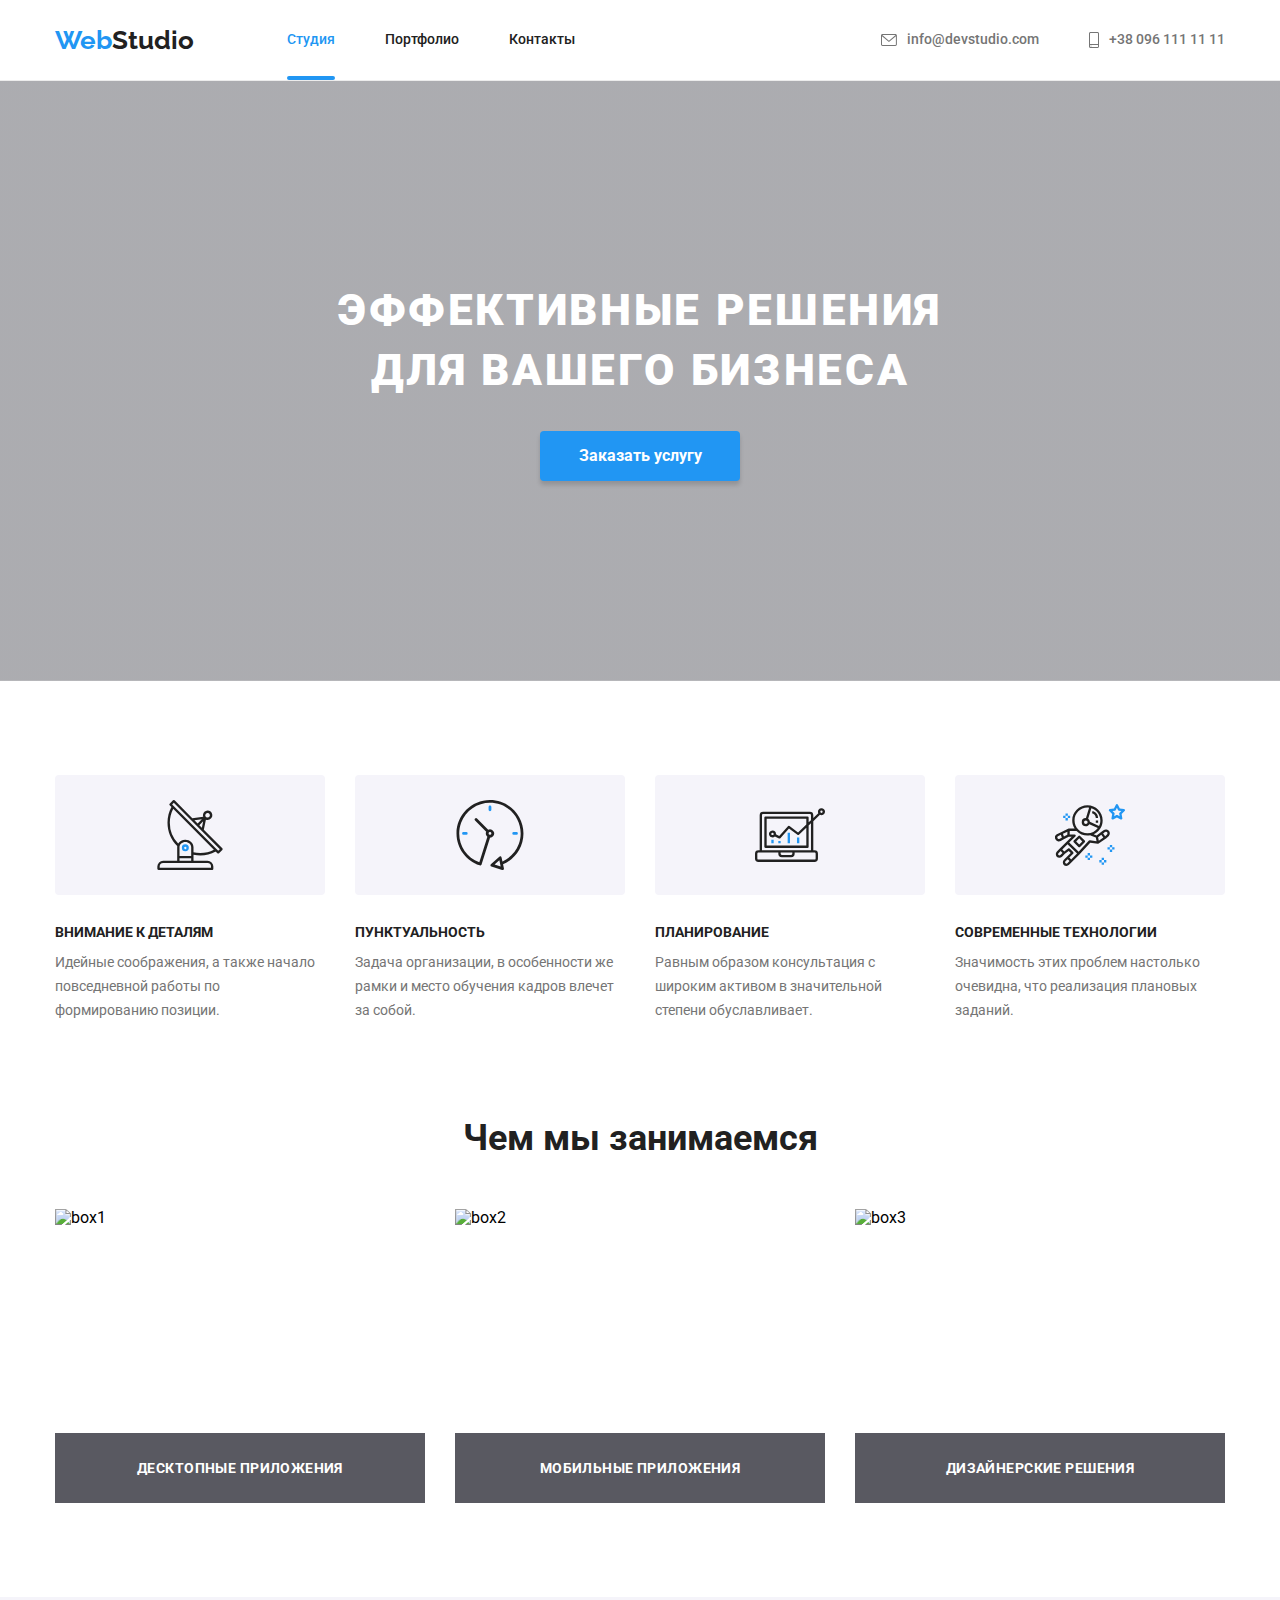
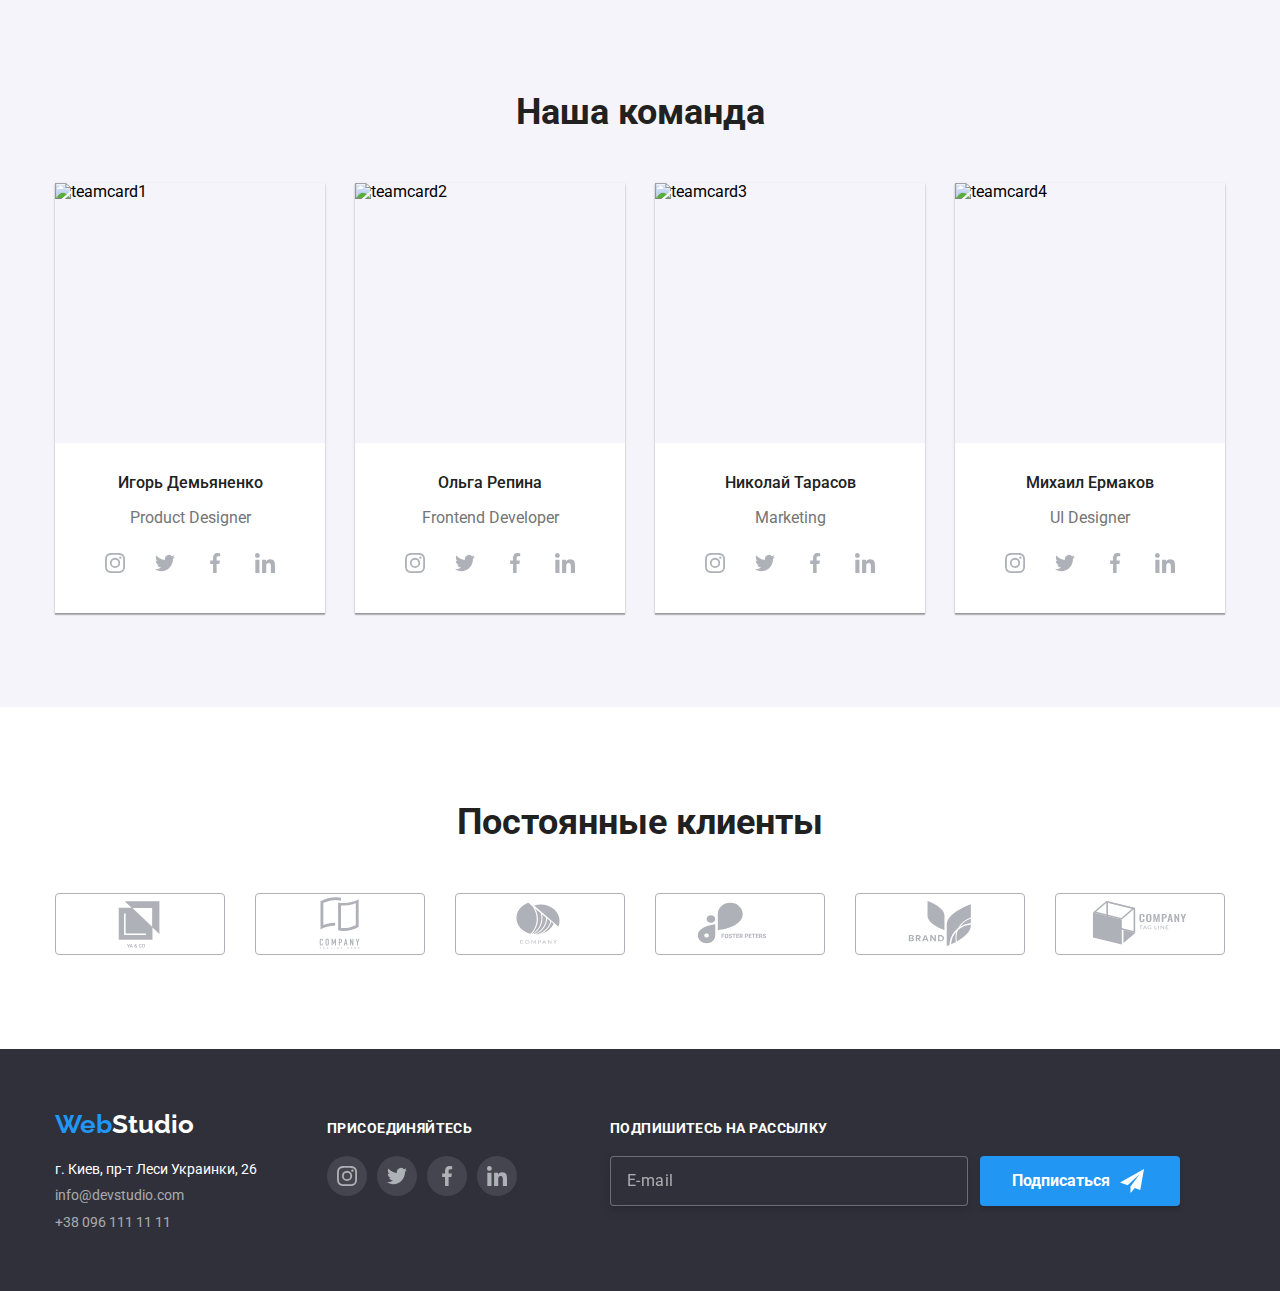
==== commit ef9ab9ae: "hw-8-5" ====
--- a/index.html
+++ b/index.html
@@ -124,7 +124,10 @@
 
         <ul class="team-name">
         <li class="team-name__item">
-          <img src="images/teamcard1.jpg" alt="teamcard1" width="270" height="260">
+          <img 
+      
+          src="images/teamcard1.jpg" 
+          alt="teamcard1" width="270" height="260">
         <div class="name-description">
         <h3 class="name-description__name">Игорь Демьяненко</h3>
         <p class="name-description__profession">Product Designer</p>
@@ -441,10 +444,14 @@
     </div>
     <label class="accept-rule">
       <input class="checkbox" type="checkbox" name="rules" value="accept rules">
-      <span class="icon-checkbox"></span>
-      <svg class="icon-check">
-        <use href="./images/symbol-defs-3.svg#icon-icon-check"></use>
+
+      <span class="icon-checkbox">
+      <svg class="icon-check" width="30" height="30">
+        <use href="./images/symbol-defs-3.svg#icon-icon-check" width="16" height="15"></use>
       </svg>
+      </span>
+     
+      
       Соглашаюсь с рассылкой и принимаю
       <a class="contract" href="#">Условия договора</a>
     </label>
@@ -456,7 +463,7 @@
 
     <div class="mobile-menu is-hidden"  data-menu>
       <div class="mobile-menu__close-btn" data-menu-close>
-        <svg width="30" height="30">
+        <svg width="40" height="40">
           <use href="./images/symbol-defs.svg#icon-close"></use>
         </svg>
       </div>
--- a/css/main.min.css
+++ b/css/main.min.css
@@ -1,2 +1,2 @@
-.about-us-section{width:100%}.title-about-us{margin-bottom:50px;margin-top:0;font-weight:700;font-size:36px;line-height:1.17;text-align:center;color:#212121}.about-us{display:-webkit-box;display:-ms-flexbox;display:flex;margin-top:0;margin-bottom:0;padding-left:0;gap:30px}.about-us__img{position:relative}.about-us__description{position:absolute;bottom:0;left:0;width:100%;height:70px;margin:0;padding-top:27px;padding-bottom:27px;background:rgba(47,48,58,0.8);font-weight:700;font-size:14px;line-height:16px;text-align:center;letter-spacing:0.03em;text-transform:uppercase;color:#fff}@media (max-width: 1199px){.about-us-section{display:none}}h1,h2,h3{margin:0;padding:0}body{background-color:#fff;font-family:"Roboto", sans-serif}.container{max-width:1200px;width:100%;padding-left:15px;padding-right:15px;margin:0 auto}ul{list-style:none}a{text-decoration:none}section{padding-top:94px;padding-bottom:94px}img{display:block}@media (max-width: 1199px){section{padding:60px 0}}.benefits-section{padding-bottom:0}.benefits{margin-top:0;margin-bottom:0;display:-webkit-box;display:-ms-flexbox;display:flex;padding-left:0;gap:30px;width:100%}.benefits__item{width:270px}.benefits__title{margin-top:0;margin-bottom:10px;color:#212121;font-weight:700;font-size:14px;text-transform:uppercase;line-height:1.14}.benefits__symbol{display:-webkit-box;display:-ms-flexbox;display:flex;-webkit-box-pack:center;-ms-flex-pack:center;justify-content:center;-webkit-box-align:center;-ms-flex-align:center;align-items:center;height:120px;background-color:#f5f4fa;margin-bottom:30px;border-radius:4px}.benefits__icon{width:70px;height:70px}.benefits__description{margin-top:0;margin-bottom:0;color:#757575;font-weight:400;font-size:14px;line-height:1.71}@media (max-width: 1199px){.benefits{-ms-flex-wrap:wrap;flex-wrap:wrap;-webkit-box-pack:center;-ms-flex-pack:center;justify-content:center}.benefits__item{width:354px}.benefits-section{padding-bottom:60px;padding-top:60px}}@media (max-width: 767px){.benefits{-webkit-box-orient:vertical;-webkit-box-direction:normal;-ms-flex-direction:column;flex-direction:column}.benefits__item{width:100%}.benefits__title{text-align:center}.benefits-section{padding-bottom:60px}}.button{padding:10px 32px;width:200px;cursor:pointer;color:#fff;background-color:#2196f3;font-weight:700;font-size:16px;-webkit-box-align:center;-ms-flex-align:center;align-items:center;text-align:center;line-height:1.88;-webkit-transition:background-color 250ms cubic-bezier(0.4, 0, 0.2, 1);transition:background-color 250ms cubic-bezier(0.4, 0, 0.2, 1);-webkit-box-shadow:0px 4px 4px rgba(0,0,0,0.15);box-shadow:0px 4px 4px rgba(0,0,0,0.15);border-radius:4px;border:none;display:block}.button:hover,.button:focus{background-color:#188ce8}.button__btn-submit{padding:10px;min-width:200px;margin:0 auto;cursor:pointer;color:#fff;background-color:#2196f3;font-weight:700;font-size:16px;-webkit-box-align:center;-ms-flex-align:center;align-items:center;text-align:center;line-height:1.88;-webkit-transition:background-color 250ms cubic-bezier(0.4, 0, 0.2, 1);transition:background-color 250ms cubic-bezier(0.4, 0, 0.2, 1)}.button__btn-submit:hover,.button__btn-submit:focus{background-color:#188ce8}.button__open-modal{margin:0 auto}footer{background:#2f303a;padding-top:60px;padding-bottom:60px}.foot{display:-webkit-box;display:-ms-flexbox;display:flex;-webkit-box-align:baseline;-ms-flex-align:baseline;align-items:baseline}.info-footer{display:block;padding-left:0;margin-top:0;margin-bottom:0}.info-footer__adress>a{display:inline-block;margin-bottom:9px;font-style:normal;font-weight:400;font-size:14px;line-height:1.17;color:#fff;-webkit-transition:color 250ms cubic-bezier(0.4, 0, 0.2, 1);transition:color 250ms cubic-bezier(0.4, 0, 0.2, 1)}.info-footer__adress>a:hover,.info-footer__adress>a:focus{color:#2196f3}.info-footer__mail>a{display:inline-block;margin-bottom:9px;font-style:normal;font-weight:400;font-size:14px;line-height:1.17;color:rgba(255,255,255,0.6);-webkit-transition:color 250ms cubic-bezier(0.4, 0, 0.2, 1);transition:color 250ms cubic-bezier(0.4, 0, 0.2, 1)}.info-footer__mail>a:hover,.info-footer__mail>a:focus{color:#2196f3}.info-footer__tel>a{display:inline-block;font-style:normal;font-weight:400;font-size:14px;line-height:1.17;color:rgba(255,255,255,0.6);-webkit-transition:color 250ms cubic-bezier(0.4, 0, 0.2, 1);transition:color 250ms cubic-bezier(0.4, 0, 0.2, 1)}.info-footer__tel>a:hover,.info-footer__tel>a:focus{color:#2196f3}.footer-sociale{margin-left:70px;padding:0}.title-sociale{font-style:normal;font-weight:700;font-size:14px;line-height:16px;letter-spacing:0.03em;text-transform:uppercase;margin-bottom:20px;color:#fff}.list-sociale{display:-webkit-box;display:-ms-flexbox;display:flex;margin:0;padding:0}.list-sociale li:not(:last-child){margin-right:10px}.list-sociale__link{display:-webkit-box;display:-ms-flexbox;display:flex;-webkit-box-pack:center;-ms-flex-pack:center;justify-content:center;-webkit-box-align:center;-ms-flex-align:center;align-items:center;width:40px;height:40px;background-color:rgba(255,255,255,0.1);border-radius:50%;color:#fff;-webkit-transition:background-color 250ms cubic-bezier(0.4, 0, 0.2, 1),color 250ms cubic-bezier(0.4, 0, 0.2, 1);transition:background-color 250ms cubic-bezier(0.4, 0, 0.2, 1),color 250ms cubic-bezier(0.4, 0, 0.2, 1)}.list-sociale__link:hover,.list-sociale__link:focus{color:#fff;background-color:#2196f3}.list-sociale__icon{width:20px;height:20px;fill:currentColor}.subscription{margin-left:93px}.subscription__title{font-style:normal;font-weight:700;font-size:14px;line-height:16px;letter-spacing:0.03em;text-transform:uppercase;margin-bottom:20px;color:#fff}.subscription__form{display:-webkit-box;display:-ms-flexbox;display:flex}.subscription__input{width:358px;height:50px;background:#2f303a;border:1px solid rgba(255,255,255,0.3);-webkit-box-sizing:border-box;box-sizing:border-box;-webkit-filter:drop-shadow(0px 4px 4px rgba(0,0,0,0.15));filter:drop-shadow(0px 4px 4px rgba(0,0,0,0.15));border-radius:4px;-webkit-transition:border 250ms cubic-bezier(0.4, 0, 0.2, 1);transition:border 250ms cubic-bezier(0.4, 0, 0.2, 1);font-weight:400;font-size:16px;line-height:20px;padding-left:16px;letter-spacing:0.03em;color:rgba(255,255,255,0.6)}.subscription__input:hover,.subscription__input:focus{border:1px solid #2196f3}.subscription__input::-webkit-input-placeholder{font-weight:400;font-size:16px;line-height:20px;display:-webkit-box;display:flex;-webkit-box-align:center;align-items:center;letter-spacing:0.03em;color:rgba(255,255,255,0.6)}.subscription__input:-ms-input-placeholder{font-weight:400;font-size:16px;line-height:20px;display:-ms-flexbox;display:flex;-ms-flex-align:center;align-items:center;letter-spacing:0.03em;color:rgba(255,255,255,0.6)}.subscription__input::-ms-input-placeholder{font-weight:400;font-size:16px;line-height:20px;display:-ms-flexbox;display:flex;-ms-flex-align:center;align-items:center;letter-spacing:0.03em;color:rgba(255,255,255,0.6)}.subscription__input::placeholder{font-weight:400;font-size:16px;line-height:20px;display:-webkit-box;display:-ms-flexbox;display:flex;-webkit-box-align:center;-ms-flex-align:center;align-items:center;letter-spacing:0.03em;color:rgba(255,255,255,0.6)}.subscription__button{display:-webkit-box;display:-ms-flexbox;display:flex;margin-left:12px;height:50px}.subscription__icon{margin-left:10px;fill:#fff}.subscription__svg{color:#fff}@media (max-width: 1199px){.foot{-ms-flex-wrap:wrap;flex-wrap:wrap;text-align:center;-ms-flex-pack:distribute;justify-content:space-around}.footer-sociale{margin:0}.subscription{width:100%;margin:0;padding-top:60px}.subscription__button{margin:0}.subscription__input{width:450px;margin-bottom:20px}.subscription__form{-webkit-box-orient:vertical;-webkit-box-direction:normal;-ms-flex-direction:column;flex-direction:column;-webkit-box-align:center;-ms-flex-align:center;align-items:center;text-align:center}}@media (max-width: 767px){.foot{-webkit-box-orient:vertical;-webkit-box-direction:normal;-ms-flex-direction:column;flex-direction:column;-webkit-box-align:center;-ms-flex-align:center;align-items:center;text-align:center}.footer-sociale{margin:0;padding-top:60px}.subscription__form{-webkit-box-orient:vertical;-webkit-box-direction:normal;-ms-flex-direction:column;flex-direction:column;-webkit-box-align:center;-ms-flex-align:center;align-items:center;text-align:center}.subscription__input{width:100%;margin-bottom:20px;padding:0 15px}.subscription{width:100%;margin:0;padding-top:60px}.subscription__button{margin:0}}.text-logo{display:inline-block;margin-bottom:20px;font-family:"Raleway";font-style:normal;font-weight:700;font-size:26px;line-height:1.19;color:#fff}.web-footer{color:#2196f3}.logo-header{font-family:"Raleway";font-style:normal;font-weight:700;font-size:26px;line-height:1.19;color:#212121}.web-header{color:#2196f3}@media (max-width: 767px){.logo-header{font-size:24px}}.main-banner{padding-top:200px;padding-bottom:200px;margin-top:0;text-align:center;text-align:center;background-image:-webkit-gradient(linear, left bottom, left top, from(rgba(47,48,58,0.4)), to(rgba(47,48,58,0.4))),url(../images/main-foto.jpg);background-image:linear-gradient(to top, rgba(47,48,58,0.4), rgba(47,48,58,0.4)),url(../images/main-foto.jpg);background-repeat:no-repeat;background-size:cover;background-position:center;width:100%;height:auto;margin-left:auto;margin-right:auto}.main-text{width:696px;margin-bottom:30px;margin-right:auto;margin-left:auto;margin-top:0;text-align:center;font-weight:900;font-size:44px;line-height:1.36;letter-spacing:0.06em;text-transform:uppercase;color:#fff}@media (max-width: 767px){.main-text{font-size:26px;width:100%}.main-banner{background-image:-webkit-gradient(linear, left bottom, left top, from(rgba(47,48,58,0.4)), to(rgba(47,48,58,0.4))),url(../../images/main-baner-mobile.jpg);background-image:linear-gradient(to top, rgba(47,48,58,0.4), rgba(47,48,58,0.4)),url(../../images/main-baner-mobile.jpg);background-repeat:no-repeat;background-size:cover;background-position:center}}.mobile-menu{position:fixed;top:0;left:0;display:-webkit-box;display:-ms-flexbox;display:flex;-webkit-box-orient:vertical;-webkit-box-direction:normal;-ms-flex-direction:column;flex-direction:column;-webkit-box-pack:justify;-ms-flex-pack:justify;justify-content:space-between;width:100vw;height:100vh;padding:40px 48px;background-color:#fff;-webkit-box-shadow:0px 4px 8px rgba(0,0,0,0.04),0px 2px 4px rgba(0,0,0,0.08),0px 1px 3px rgba(0,0,0,0.16);box-shadow:0px 4px 8px rgba(0,0,0,0.04),0px 2px 4px rgba(0,0,0,0.08),0px 1px 3px rgba(0,0,0,0.16)}.mobile-menu.is-hidden{display:none}.mobile-menu__close-btn{width:30px;height:30px;background-color:#fff}.mobile-menu__close-btn{position:absolute;right:15px;top:10px}.mobile-list{display:-webkit-box;display:-ms-flexbox;display:flex;-webkit-box-orient:vertical;-webkit-box-direction:normal;-ms-flex-direction:column;flex-direction:column;-webkit-box-pack:justify;-ms-flex-pack:justify;justify-content:space-between;margin:0;padding-left:0;gap:32px}.mobile-list__link{display:block;color:#212121;font-size:40px;font-weight:500;line-height:1.14;-webkit-transition:color 250ms cubic-bezier(0.4, 0, 0.2, 1);transition:color 250ms cubic-bezier(0.4, 0, 0.2, 1)}.mobile-list__link:hover,.mobile-list__link:focus{color:#2196f3}.mobile-list .current{color:#2196f3}.mobile-info{display:-webkit-box;display:-ms-flexbox;display:flex;-ms-flex-wrap:wrap;flex-wrap:wrap;margin:0;padding-left:0;gap:32px}.mobile-info__tel{font-size:34px;font-weight:500;line-height:40px;letter-spacing:0.02em;color:#2196f3}.mobile-info__mail{font-weight:500;font-size:24px;line-height:28px;letter-spacing:0.02em;color:#757575}.mobile-sociale{padding-top:64px}.mobile-sociale__list{display:-webkit-box;display:-ms-flexbox;display:flex;-ms-flex-wrap:wrap;flex-wrap:wrap;margin:0;padding:0}.mobile-sociale__item:not(:last-child){border-right:1px solid rgba(33,33,33,0.2)}.mobile-sociale__link{font-weight:500;font-size:18px;line-height:22px;letter-spacing:0.02em;color:#2196f3;padding:0 10px}.backdrop{position:fixed;width:100vw;height:100vh;top:0;left:0;background:rgba(0,0,0,0.2);will-change:visibility, opacity;-webkit-transition:visibility 250ms cubic-bezier(0.4, 0, 0.2, 1),opacity 250ms cubic-bezier(0.4, 0, 0.2, 1);transition:visibility 250ms cubic-bezier(0.4, 0, 0.2, 1),opacity 250ms cubic-bezier(0.4, 0, 0.2, 1);padding:0 15px;display:-webkit-box;display:-ms-flexbox;display:flex;-webkit-box-pack:center;-ms-flex-pack:center;justify-content:center;-webkit-box-align:center;-ms-flex-align:center;align-items:center}.backdrop.is-hidden{visibility:hidden;opacity:0;pointer-events:none}.modal{position:relative;width:100%;max-width:528px;border-radius:4px;background:#fff}.close-icon{position:absolute;top:8px;right:8px;display:-webkit-box;display:-ms-flexbox;display:flex;-webkit-box-pack:center;-ms-flex-pack:center;justify-content:center;-webkit-box-align:center;-ms-flex-align:center;align-items:center;background-color:#fff;width:30px;height:30px;border:1px solid rgba(0,0,0,0.1);border-radius:50%;cursor:pointer;-webkit-transition:fill 250ms cubic-bezier(0.4, 0, 0.2, 1);transition:fill 250ms cubic-bezier(0.4, 0, 0.2, 1)}.close-icon:hover,.close-icon:focus{fill:#2196f3}.data-user{padding:40px}.form-order{margin-bottom:20px}.title-order{margin-bottom:12px;color:#212121;font-weight:700;font-size:20px;line-height:1.15;text-align:center}.form-field{display:-webkit-box;display:-ms-flexbox;display:flex;-webkit-box-orient:vertical;-webkit-box-direction:normal;-ms-flex-direction:column;flex-direction:column}.form-field:not(:last-child){margin-bottom:10px}.form-field label{margin-bottom:4px;color:#757575;font-size:12px;line-height:1.167;letter-spacing:0.01em}.form-field input{width:100%;height:40px;border:1px solid rgba(33,33,33,0.2);-webkit-box-sizing:border-box;box-sizing:border-box;border-radius:4px;padding-left:42px}.input-wrap{position:relative;color:#212121}.input-wrap input:focus,.input-wrap input:focus-visible{border:1px solid #2196f3;outline:none}.input-wrap input:focus ~ .icon-form{color:#2196f3}.icon-form{position:absolute;top:50%;left:12px;-webkit-transform:translateY(-50%);transform:translateY(-50%);width:18px;height:18px;fill:currentColor}.comment-user{width:100%;height:120px;resize:none;border:1px solid rgba(33,33,33,0.2);-webkit-box-sizing:border-box;box-sizing:border-box;border-radius:4px;padding:12px 16px;font-size:12px;line-height:1.167;letter-spacing:0.01em}.comment-user:focus,.comment-user:focus-visible{border:1px solid #2196f3;outline:none}.comment-user::-webkit-input-placeholder{color:rgba(117,117,117,0.5)}.comment-user:-ms-input-placeholder{color:rgba(117,117,117,0.5)}.comment-user::-ms-input-placeholder{color:rgba(117,117,117,0.5)}.comment-user::placeholder{color:rgba(117,117,117,0.5)}.accept-rule{display:-webkit-box;display:-ms-flexbox;display:flex;-webkit-box-pack:center;-ms-flex-pack:center;justify-content:center;position:relative;-webkit-box-align:center;-ms-flex-align:center;align-items:center;margin-bottom:30px;color:#757575;font-size:14px;line-height:1.714}.checkbox{position:absolute;width:1px;height:1px;margin:-1px;border:0;padding:0;white-space:nowrap;-webkit-clip-path:inset(100%);clip-path:inset(100%);clip:rect(0 0 0 0);overflow:hidden}.checkbox:checked+.icon-checkbox{background-color:#2196f3;border:2px solid #2196f3}.checkbox:checked ~ .icon-check{fill-opacity:1;stroke-opacity:1}.icon-checkbox{display:inline-block;margin-right:7px;width:16px;height:15px;background-color:#fff;border:2px solid #212121;border-radius:2px}.icon-check{position:absolute;top:50%;left:12px;-webkit-transform:translate(75%, -50%);transform:translate(75%, -50%);width:16px;height:15px;fill-opacity:0;stroke-opacity:0}.contract{margin-left:5px;text-decoration:underline;text-underline-position:under;color:#2196f3;font-size:14px;line-height:1.714}@media (max-width: 767px){.accept-rule,.contract{font-size:12px}}.page-header{background-color:#fff;border-bottom:1px solid #ececec;width:100%}.header-all{display:-webkit-box;display:-ms-flexbox;display:flex;-webkit-box-align:center;-ms-flex-align:center;align-items:center;min-height:80px}.site-nav{display:-webkit-box;display:-ms-flexbox;display:flex;margin-left:93px;margin-top:0;margin-bottom:0;padding-left:0;gap:50px}.site-nav__link{display:block;padding-top:32px;padding-bottom:32px;color:#212121;font-size:14px;font-weight:500;line-height:1.14;-webkit-transition:color 250ms cubic-bezier(0.4, 0, 0.2, 1);transition:color 250ms cubic-bezier(0.4, 0, 0.2, 1)}.site-nav__link:hover,.site-nav__link:focus{color:#2196f3}.site-nav .current{color:#2196f3;font-size:14px;font-weight:500;line-height:1.14;position:relative}.site-nav .current::after{content:"";position:absolute;bottom:0;left:0;width:100%;border:2px solid #2196f3;border-radius:2px;background-color:#2196f3}.auth-nav{display:-webkit-box;display:-ms-flexbox;display:flex;-webkit-box-pack:end;-ms-flex-pack:end;justify-content:flex-end;margin-left:auto;margin-top:0;margin-bottom:0;padding-left:0;gap:50px}.auth-nav__link{display:-webkit-box;display:-ms-flexbox;display:flex;-webkit-box-pack:center;-ms-flex-pack:center;justify-content:center;-webkit-box-align:center;-ms-flex-align:center;align-items:center;padding-top:32px;padding-bottom:32px;color:#757575;font-size:14px;font-weight:500;line-height:1.14;-webkit-transition:color 250ms cubic-bezier(0.4, 0, 0.2, 1);transition:color 250ms cubic-bezier(0.4, 0, 0.2, 1)}.auth-nav__link:hover,.auth-nav__link:focus{color:#2196f3}.auth-nav__icon-mail{display:block;width:16px;height:12px;margin-right:10px;fill:currentColor}.auth-nav__icon-tel{display:block;width:10px;height:16px;margin-right:10px;fill:currentColor}.menu-burger{display:none;width:40px;height:40px;padding:12px 8px;margin:0}.menu-burger__line{background-color:#212121;width:100%;height:2.6px;display:block}.menu-burger__line:not(:last-child){margin-bottom:4px}.menu-burger:hover .menu-burger__line{background-color:#2196f3}@media (max-width: 1199px){.header-all{min-height:80px}.auth-nav{-webkit-box-orient:vertical;-webkit-box-direction:normal;-ms-flex-direction:column;flex-direction:column;gap:10px}.auth-nav__link{padding:0;-webkit-box-pack:start;-ms-flex-pack:start;justify-content:flex-start}}@media (max-width: 767px){.header-all{min-height:60px;-webkit-box-pack:justify;-ms-flex-pack:justify;justify-content:space-between;padding:0 15px}.site-nav,.auth-nav{display:none}.menu-burger{display:block}}.partners-title{margin-top:0;margin-bottom:50px;font-weight:700;font-size:36px;line-height:1.17;text-align:center;color:#212121}.partners{display:-webkit-box;display:-ms-flexbox;display:flex;margin:0;padding:0;gap:30px}.partners__logo{display:-webkit-box;display:-ms-flexbox;display:flex;-webkit-box-pack:center;-ms-flex-pack:center;justify-content:center;-webkit-box-align:center;-ms-flex-align:center;align-items:center;width:100%;height:100%;border:1px solid #afb1b8;border-radius:4px;text-align:center;color:#afb1b8;-webkit-transition:color 250ms cubic-bezier(0.4, 0, 0.2, 1),border 250ms cubic-bezier(0.4, 0, 0.2, 1);transition:color 250ms cubic-bezier(0.4, 0, 0.2, 1),border 250ms cubic-bezier(0.4, 0, 0.2, 1)}.partners__logo:hover,.partners__logo:focus{color:#2196f3;border:1px solid #2196f3}.partners__icon{width:106px;height:60px;fill:currentColor}.partners__list-element{width:100%}@media (max-width: 1199px){.partners{-ms-flex-wrap:wrap;flex-wrap:wrap}.partners__list-element{width:226px;height:92px}}@media (max-width: 767px){.partners{-ms-flex-wrap:wrap;flex-wrap:wrap}.partners__list-element{width:calc(50% - 15px)}.partners-title{font-size:28px;margin-bottom:30px}}.hidden{display:none}.button-nav{display:-webkit-box;display:-ms-flexbox;display:flex;-webkit-box-pack:center;-ms-flex-pack:center;justify-content:center;-webkit-box-align:center;-ms-flex-align:center;align-items:center;margin-top:0;margin-bottom:50px;margin-left:auto;margin-right:auto;padding-left:0;gap:8px}.button-nav__button{padding:6px 22px;width:-webkit-max-content;width:-moz-max-content;width:max-content;border:0;-webkit-box-shadow:none;box-shadow:none;background:#f5f4fa;font-weight:500;font-size:16px;line-height:1.63;text-align:center;color:#212121;-webkit-transition:color 250ms cubic-bezier(0.4, 0, 0.2, 1),background-color 250ms cubic-bezier(0.4, 0, 0.2, 1),border-radius 250ms cubic-bezier(0.4, 0, 0.2, 1),-webkit-box-shadow 250ms cubic-bezier(0.4, 0, 0.2, 1);transition:color 250ms cubic-bezier(0.4, 0, 0.2, 1),background-color 250ms cubic-bezier(0.4, 0, 0.2, 1),border-radius 250ms cubic-bezier(0.4, 0, 0.2, 1),-webkit-box-shadow 250ms cubic-bezier(0.4, 0, 0.2, 1);transition:color 250ms cubic-bezier(0.4, 0, 0.2, 1),background-color 250ms cubic-bezier(0.4, 0, 0.2, 1),box-shadow 250ms cubic-bezier(0.4, 0, 0.2, 1),border-radius 250ms cubic-bezier(0.4, 0, 0.2, 1);transition:color 250ms cubic-bezier(0.4, 0, 0.2, 1),background-color 250ms cubic-bezier(0.4, 0, 0.2, 1),box-shadow 250ms cubic-bezier(0.4, 0, 0.2, 1),border-radius 250ms cubic-bezier(0.4, 0, 0.2, 1),-webkit-box-shadow 250ms cubic-bezier(0.4, 0, 0.2, 1)}.button-nav__button:hover,.button-nav__button:focus{outline:none;background-color:#2196f3;color:#fff;-webkit-box-shadow:0px 3px 1px rgba(0,0,0,0.1),0px 1px 2px rgba(0,0,0,0.08),0px 2px 2px rgba(0,0,0,0.12);box-shadow:0px 3px 1px rgba(0,0,0,0.1),0px 1px 2px rgba(0,0,0,0.08),0px 2px 2px rgba(0,0,0,0.12);border-radius:4px}.button-nav .current{background-color:#2196f3;color:#fff;-webkit-box-shadow:0px 3px 1px rgba(0,0,0,0.1),0px 1px 2px rgba(0,0,0,0.08),0px 2px 2px rgba(0,0,0,0.12);box-shadow:0px 3px 1px rgba(0,0,0,0.1),0px 1px 2px rgba(0,0,0,0.08),0px 2px 2px rgba(0,0,0,0.12)}p{margin:0;padding:0}.card{display:-webkit-box;display:-ms-flexbox;display:flex;-ms-flex-wrap:wrap;flex-wrap:wrap;padding-left:0;gap:15px}.card__link{display:block;max-width:370px;text-decoration:none;-webkit-transition:-webkit-box-shadow 250ms cubic-bezier(0.4, 0, 0.2, 1);transition:-webkit-box-shadow 250ms cubic-bezier(0.4, 0, 0.2, 1);transition:box-shadow 250ms cubic-bezier(0.4, 0, 0.2, 1);transition:box-shadow 250ms cubic-bezier(0.4, 0, 0.2, 1), -webkit-box-shadow 250ms cubic-bezier(0.4, 0, 0.2, 1)}.card__text{position:absolute;top:0;left:0;bottom:0;display:-webkit-box;display:-ms-flexbox;display:flex;-webkit-box-align:center;-ms-flex-align:center;align-items:center;padding:0 24px;font-weight:400;font-size:18px;line-height:1.56;color:#fff;background-color:rgba(33,150,243,0.9);-webkit-transform:translateY(100%);transform:translateY(100%);-webkit-transition:-webkit-transform 250ms cubic-bezier(0.4, 0, 0.2, 1);transition:-webkit-transform 250ms cubic-bezier(0.4, 0, 0.2, 1);transition:transform 250ms cubic-bezier(0.4, 0, 0.2, 1);transition:transform 250ms cubic-bezier(0.4, 0, 0.2, 1), -webkit-transform 250ms cubic-bezier(0.4, 0, 0.2, 1)}.card__thumb{position:relative;height:294px;overflow:hidden}.card__img{height:auto;width:100%}.card__link:hover .card__text{-webkit-transform:translateY(0);transform:translateY(0)}.card__link:hover,.card__link:focus{-webkit-box-shadow:0px 1px 1px rgba(0,0,0,0.12),0px 4px 4px rgba(0,0,0,0.06),1px 4px 6px rgba(0,0,0,0.16);box-shadow:0px 1px 1px rgba(0,0,0,0.12),0px 4px 4px rgba(0,0,0,0.06),1px 4px 6px rgba(0,0,0,0.16)}.card__description{padding:20px 24px;border-left:1px solid #eeeeee;border-bottom:1px solid #eeeeee;border-right:1px solid #eeeeee}.card__title{margin-bottom:4px;font-weight:700;font-size:18px;line-height:2;color:#212121;background:#fff}.card__meta{margin:0;font-weight:400;font-size:16px;line-height:1.88;background:#fff;color:#757575}@media (max-width: 767px){.header-all{min-height:60px;-webkit-box-align:center;-ms-flex-align:center;align-items:center}.site-nav,.auth-nav{display:none}.menu-burger{display:block;margin:0}.button-nav{-ms-flex-wrap:wrap;flex-wrap:wrap;margin-bottom:40px;-webkit-box-pack:start;-ms-flex-pack:start;justify-content:start}.card__thumb{display:-webkit-box;display:-ms-flexbox;display:flex;-webkit-box-orient:vertical;-webkit-box-direction:normal;-ms-flex-direction:column;flex-direction:column;width:100%;margin:0}.card__link{max-width:100%}.card__description{width:100%}.card__item{width:100%}}.sociale{display:-webkit-box;display:-ms-flexbox;display:flex;-webkit-box-pack:center;-ms-flex-pack:center;justify-content:center;-webkit-box-align:center;-ms-flex-align:center;align-items:center}.sociale-team{display:-webkit-box;display:-ms-flexbox;display:flex;margin:0;padding:0}.sociale-team__link{display:-webkit-box;display:-ms-flexbox;display:flex;-webkit-box-pack:center;-ms-flex-pack:center;justify-content:center;-webkit-box-align:center;-ms-flex-align:center;align-items:center;width:40px;height:40px;background-color:#fff;border-radius:50%;color:#afb1b8;-webkit-transition:background-color 250ms cubic-bezier(0.4, 0, 0.2, 1),color 250ms cubic-bezier(0.4, 0, 0.2, 1);transition:background-color 250ms cubic-bezier(0.4, 0, 0.2, 1),color 250ms cubic-bezier(0.4, 0, 0.2, 1)}.sociale-team__link:hover,.sociale-team__link:focus{color:#fff;background-color:#2196f3}.sociale-team li:not(:last-child){margin-right:10px}.sociale-team__icon{width:20px;height:20px;fill:currentColor}.team{background-color:#f5f4fa}.text-team{margin-top:0;margin-bottom:50px;font-weight:700;font-size:36px;line-height:1.17;text-align:center;color:#212121}.team-name{display:-webkit-box;display:-ms-flexbox;display:flex;margin-top:0;margin-bottom:0;padding-left:0;gap:30px}.team-name__item{-webkit-box-shadow:0px 1px 3px rgba(0,0,0,0.12),0px 1px 1px rgba(0,0,0,0.14),0px 2px 1px rgba(0,0,0,0.2);box-shadow:0px 1px 3px rgba(0,0,0,0.12),0px 1px 1px rgba(0,0,0,0.14),0px 2px 1px rgba(0,0,0,0.2)}.name-description{padding-top:30px;padding-bottom:30px;background-color:#fff}.name-description__name{margin-top:0;margin-bottom:0;font-weight:500;font-size:16px;line-height:1.19;color:#212121;text-align:center}.name-description__profession{margin-top:16px;margin-bottom:16px;font-weight:400;font-size:16px;line-height:1.19;color:#757575;text-align:center}@media (max-width: 1199px){.text-team{font-size:28px;margin-bottom:30px}.team-name{-ms-flex-wrap:wrap;flex-wrap:wrap}.team-name__item{width:calc(50% - 15px)}.team-name__item img{width:100%;height:auto}}@media (max-width: 767px){.team-name{-webkit-box-orient:vertical;-webkit-box-direction:normal;-ms-flex-direction:column;flex-direction:column}.team-name__item{width:100%}.team-name__item img{width:100%;height:auto}.text-team{font-size:28px;margin-bottom:30px}}
+.about-us-section{width:100%}.title-about-us{margin-bottom:50px;margin-top:0;font-weight:700;font-size:36px;line-height:1.17;text-align:center;color:#212121}.about-us{display:-webkit-box;display:-ms-flexbox;display:flex;margin-top:0;margin-bottom:0;padding-left:0;gap:30px}.about-us__img{position:relative}.about-us__description{position:absolute;bottom:0;left:0;width:100%;height:70px;margin:0;padding-top:27px;padding-bottom:27px;background:rgba(47,48,58,0.8);font-weight:700;font-size:14px;line-height:16px;text-align:center;letter-spacing:0.03em;text-transform:uppercase;color:#fff}@media (max-width: 1199px){.about-us-section{display:none}}h1,h2,h3{margin:0;padding:0}body{background-color:#fff;font-family:"Roboto", sans-serif}.container{max-width:1200px;width:100%;padding-left:15px;padding-right:15px;margin:0 auto}p{margin:0;padding:0}ul{list-style:none}a{text-decoration:none}section{padding-top:94px;padding-bottom:94px}img{display:block}@media (max-width: 1199px){section{padding:60px 0}}.benefits-section{padding-bottom:0}.benefits{margin-top:0;margin-bottom:0;display:-webkit-box;display:-ms-flexbox;display:flex;padding-left:0;gap:30px;width:100%}.benefits__item{width:270px}.benefits__title{margin-top:0;margin-bottom:10px;color:#212121;font-weight:700;font-size:14px;text-transform:uppercase;line-height:1.14}.benefits__symbol{display:-webkit-box;display:-ms-flexbox;display:flex;-webkit-box-pack:center;-ms-flex-pack:center;justify-content:center;-webkit-box-align:center;-ms-flex-align:center;align-items:center;height:120px;background-color:#f5f4fa;margin-bottom:30px;border-radius:4px}.benefits__icon{width:70px;height:70px}.benefits__description{margin-top:0;margin-bottom:0;color:#757575;font-weight:400;font-size:14px;line-height:1.71}@media (max-width: 1199px){.benefits{-ms-flex-wrap:wrap;flex-wrap:wrap;-webkit-box-pack:center;-ms-flex-pack:center;justify-content:center}.benefits__item{width:354px}.benefits-section{padding-bottom:60px;padding-top:60px}}@media (max-width: 767px){.benefits{-webkit-box-orient:vertical;-webkit-box-direction:normal;-ms-flex-direction:column;flex-direction:column}.benefits__item{width:100%}.benefits__title{text-align:center}.benefits-section{padding-bottom:60px}}.button{padding:10px 32px;width:200px;cursor:pointer;color:#fff;background-color:#2196f3;font-weight:700;font-size:16px;-webkit-box-align:center;-ms-flex-align:center;align-items:center;text-align:center;line-height:1.88;-webkit-transition:background-color 250ms cubic-bezier(0.4, 0, 0.2, 1);transition:background-color 250ms cubic-bezier(0.4, 0, 0.2, 1);-webkit-box-shadow:0px 4px 4px rgba(0,0,0,0.15);box-shadow:0px 4px 4px rgba(0,0,0,0.15);border-radius:4px;border:none;display:block}.button:hover,.button:focus{background-color:#188ce8}.button__btn-submit{padding:10px;min-width:200px;margin:0 auto;cursor:pointer;color:#fff;background-color:#2196f3;font-weight:700;font-size:16px;-webkit-box-align:center;-ms-flex-align:center;align-items:center;text-align:center;line-height:1.88;-webkit-transition:background-color 250ms cubic-bezier(0.4, 0, 0.2, 1);transition:background-color 250ms cubic-bezier(0.4, 0, 0.2, 1)}.button__btn-submit:hover,.button__btn-submit:focus{background-color:#188ce8}.button__open-modal{margin:0 auto}footer{background:#2f303a;padding-top:60px;padding-bottom:60px}.foot{display:-webkit-box;display:-ms-flexbox;display:flex;-webkit-box-align:baseline;-ms-flex-align:baseline;align-items:baseline}.info-footer{display:block;padding-left:0;margin-top:0;margin-bottom:0}.info-footer__adress>a{display:inline-block;margin-bottom:9px;font-style:normal;font-weight:400;font-size:14px;line-height:1.17;color:#fff;-webkit-transition:color 250ms cubic-bezier(0.4, 0, 0.2, 1);transition:color 250ms cubic-bezier(0.4, 0, 0.2, 1)}.info-footer__adress>a:hover,.info-footer__adress>a:focus{color:#2196f3}.info-footer__mail>a{display:inline-block;margin-bottom:9px;font-style:normal;font-weight:400;font-size:14px;line-height:1.17;color:rgba(255,255,255,0.6);-webkit-transition:color 250ms cubic-bezier(0.4, 0, 0.2, 1);transition:color 250ms cubic-bezier(0.4, 0, 0.2, 1)}.info-footer__mail>a:hover,.info-footer__mail>a:focus{color:#2196f3}.info-footer__tel>a{display:inline-block;font-style:normal;font-weight:400;font-size:14px;line-height:1.17;color:rgba(255,255,255,0.6);-webkit-transition:color 250ms cubic-bezier(0.4, 0, 0.2, 1);transition:color 250ms cubic-bezier(0.4, 0, 0.2, 1)}.info-footer__tel>a:hover,.info-footer__tel>a:focus{color:#2196f3}.footer-sociale{margin-left:70px;padding:0}.title-sociale{font-style:normal;font-weight:700;font-size:14px;line-height:16px;letter-spacing:0.03em;text-transform:uppercase;margin-bottom:20px;color:#fff}.list-sociale{display:-webkit-box;display:-ms-flexbox;display:flex;margin:0;padding:0}.list-sociale li:not(:last-child){margin-right:10px}.list-sociale__link{display:-webkit-box;display:-ms-flexbox;display:flex;-webkit-box-pack:center;-ms-flex-pack:center;justify-content:center;-webkit-box-align:center;-ms-flex-align:center;align-items:center;width:40px;height:40px;background-color:rgba(255,255,255,0.1);border-radius:50%;color:#fff;-webkit-transition:background-color 250ms cubic-bezier(0.4, 0, 0.2, 1),color 250ms cubic-bezier(0.4, 0, 0.2, 1);transition:background-color 250ms cubic-bezier(0.4, 0, 0.2, 1),color 250ms cubic-bezier(0.4, 0, 0.2, 1)}.list-sociale__link:hover,.list-sociale__link:focus{color:#fff;background-color:#2196f3}.list-sociale__icon{width:20px;height:20px;fill:currentColor}.subscription{margin-left:93px}.subscription__title{font-style:normal;font-weight:700;font-size:14px;line-height:16px;letter-spacing:0.03em;text-transform:uppercase;margin-bottom:20px;color:#fff}.subscription__form{display:-webkit-box;display:-ms-flexbox;display:flex}.subscription__input{width:358px;height:50px;background:#2f303a;border:1px solid rgba(255,255,255,0.3);-webkit-box-sizing:border-box;box-sizing:border-box;-webkit-filter:drop-shadow(0px 4px 4px rgba(0,0,0,0.15));filter:drop-shadow(0px 4px 4px rgba(0,0,0,0.15));border-radius:4px;-webkit-transition:border 250ms cubic-bezier(0.4, 0, 0.2, 1);transition:border 250ms cubic-bezier(0.4, 0, 0.2, 1);font-weight:400;font-size:16px;line-height:20px;padding-left:16px;letter-spacing:0.03em;color:rgba(255,255,255,0.6)}.subscription__input:hover,.subscription__input:focus{border:1px solid #2196f3}.subscription__input::-webkit-input-placeholder{font-weight:400;font-size:16px;line-height:20px;display:-webkit-box;display:flex;-webkit-box-align:center;align-items:center;letter-spacing:0.03em;color:rgba(255,255,255,0.6)}.subscription__input:-ms-input-placeholder{font-weight:400;font-size:16px;line-height:20px;display:-ms-flexbox;display:flex;-ms-flex-align:center;align-items:center;letter-spacing:0.03em;color:rgba(255,255,255,0.6)}.subscription__input::-ms-input-placeholder{font-weight:400;font-size:16px;line-height:20px;display:-ms-flexbox;display:flex;-ms-flex-align:center;align-items:center;letter-spacing:0.03em;color:rgba(255,255,255,0.6)}.subscription__input::placeholder{font-weight:400;font-size:16px;line-height:20px;display:-webkit-box;display:-ms-flexbox;display:flex;-webkit-box-align:center;-ms-flex-align:center;align-items:center;letter-spacing:0.03em;color:rgba(255,255,255,0.6)}.subscription__button{display:-webkit-box;display:-ms-flexbox;display:flex;margin-left:12px;height:50px}.subscription__icon{margin-left:10px;fill:#fff}.subscription__svg{color:#fff}@media (max-width: 1199px){.foot{-ms-flex-wrap:wrap;flex-wrap:wrap;text-align:center;-ms-flex-pack:distribute;justify-content:space-around}.footer-sociale{margin:0}.subscription{width:100%;margin:0;padding-top:60px}.subscription__button{margin:0}.subscription__input{width:450px;margin-bottom:20px}.subscription__form{-webkit-box-orient:vertical;-webkit-box-direction:normal;-ms-flex-direction:column;flex-direction:column;-webkit-box-align:center;-ms-flex-align:center;align-items:center;text-align:center}}@media (max-width: 767px){.foot{-webkit-box-orient:vertical;-webkit-box-direction:normal;-ms-flex-direction:column;flex-direction:column;-webkit-box-align:center;-ms-flex-align:center;align-items:center;text-align:center}.footer-sociale{margin:0;padding-top:60px}.subscription__form{-webkit-box-orient:vertical;-webkit-box-direction:normal;-ms-flex-direction:column;flex-direction:column;-webkit-box-align:center;-ms-flex-align:center;align-items:center;text-align:center}.subscription__input{width:100%;margin-bottom:20px;padding:0 15px}.subscription{width:100%;margin:0;padding-top:60px}.subscription__button{margin:0}}.text-logo{display:inline-block;margin-bottom:20px;font-family:"Raleway";font-style:normal;font-weight:700;font-size:26px;line-height:1.19;color:#fff}.web-footer{color:#2196f3}.logo-header{font-family:"Raleway";font-style:normal;font-weight:700;font-size:26px;line-height:1.19;color:#212121}.web-header{color:#2196f3}@media (max-width: 767px){.logo-header{font-size:24px}}.main-banner{padding-top:200px;padding-bottom:200px;margin-top:0;text-align:center;text-align:center;background-image:-webkit-gradient(linear, left bottom, left top, from(rgba(47,48,58,0.4)), to(rgba(47,48,58,0.4))),url(../images/main-foto.jpg);background-image:linear-gradient(to top, rgba(47,48,58,0.4), rgba(47,48,58,0.4)),url(../images/main-foto.jpg);background-repeat:no-repeat;background-size:cover;background-position:center;width:100%;height:auto;margin-left:auto;margin-right:auto}.main-text{width:696px;margin-bottom:30px;margin-right:auto;margin-left:auto;margin-top:0;text-align:center;font-weight:900;font-size:44px;line-height:1.36;letter-spacing:0.06em;text-transform:uppercase;color:#fff}@media (max-width: 767px){.main-text{font-size:26px;width:100%}.main-banner{background-image:-webkit-gradient(linear, left bottom, left top, from(rgba(47,48,58,0.4)), to(rgba(47,48,58,0.4))),url(../../images/main-baner-mobile.jpg);background-image:linear-gradient(to top, rgba(47,48,58,0.4), rgba(47,48,58,0.4)),url(../../images/main-baner-mobile.jpg);background-repeat:no-repeat;background-size:cover;background-position:center}}.mobile-menu{position:fixed;top:0;left:0;display:-webkit-box;display:-ms-flexbox;display:flex;-webkit-box-orient:vertical;-webkit-box-direction:normal;-ms-flex-direction:column;flex-direction:column;-webkit-box-pack:justify;-ms-flex-pack:justify;justify-content:space-between;width:100vw;height:100vh;padding:40px 48px;background-color:#fff;-webkit-box-shadow:0px 4px 8px rgba(0,0,0,0.04),0px 2px 4px rgba(0,0,0,0.08),0px 1px 3px rgba(0,0,0,0.16);box-shadow:0px 4px 8px rgba(0,0,0,0.04),0px 2px 4px rgba(0,0,0,0.08),0px 1px 3px rgba(0,0,0,0.16)}.mobile-menu.is-hidden{display:none}.mobile-menu__close-btn{position:absolute;right:15px;top:10px;width:40px;height:40px;cursor:pointer;-webkit-transition:fill 250ms cubic-bezier(0.4, 0, 0.2, 1);transition:fill 250ms cubic-bezier(0.4, 0, 0.2, 1)}.mobile-menu__close-btn:hover,.mobile-menu__close-btn:focus{fill:#2196f3}.mobile-list{display:-webkit-box;display:-ms-flexbox;display:flex;-webkit-box-orient:vertical;-webkit-box-direction:normal;-ms-flex-direction:column;flex-direction:column;-webkit-box-pack:justify;-ms-flex-pack:justify;justify-content:space-between;margin:0;padding-left:0;gap:32px}.mobile-list__link{display:block;color:#212121;font-size:40px;font-weight:500;line-height:1.14;-webkit-transition:color 250ms cubic-bezier(0.4, 0, 0.2, 1);transition:color 250ms cubic-bezier(0.4, 0, 0.2, 1)}.mobile-list__link:hover,.mobile-list__link:focus{color:#2196f3}.mobile-list .current{color:#2196f3}.mobile-info{display:-webkit-box;display:-ms-flexbox;display:flex;-ms-flex-wrap:wrap;flex-wrap:wrap;margin:0;padding-left:0;gap:32px}.mobile-info__tel{font-size:34px;font-weight:500;line-height:40px;letter-spacing:0.02em;color:#2196f3}.mobile-info__mail{font-weight:500;font-size:24px;line-height:28px;letter-spacing:0.02em;color:#757575}.mobile-sociale{padding-top:64px}.mobile-sociale__list{display:-webkit-box;display:-ms-flexbox;display:flex;-ms-flex-wrap:wrap;flex-wrap:wrap;margin:0;padding:0}.mobile-sociale__item:not(:last-child){border-right:1px solid rgba(33,33,33,0.2)}.mobile-sociale__link{font-weight:500;font-size:18px;line-height:22px;letter-spacing:0.02em;color:#2196f3;padding:0 10px}.backdrop{position:fixed;width:100vw;height:100vh;top:0;left:0;background:rgba(0,0,0,0.2);will-change:visibility, opacity;-webkit-transition:visibility 250ms cubic-bezier(0.4, 0, 0.2, 1),opacity 250ms cubic-bezier(0.4, 0, 0.2, 1);transition:visibility 250ms cubic-bezier(0.4, 0, 0.2, 1),opacity 250ms cubic-bezier(0.4, 0, 0.2, 1);padding:0 15px;display:-webkit-box;display:-ms-flexbox;display:flex;-webkit-box-pack:center;-ms-flex-pack:center;justify-content:center;-webkit-box-align:center;-ms-flex-align:center;align-items:center}.backdrop.is-hidden{visibility:hidden;opacity:0;pointer-events:none}.modal{position:relative;width:100%;max-width:528px;border-radius:4px;background:#fff}.close-icon{position:absolute;top:8px;right:8px;display:-webkit-box;display:-ms-flexbox;display:flex;-webkit-box-pack:center;-ms-flex-pack:center;justify-content:center;-webkit-box-align:center;-ms-flex-align:center;align-items:center;background-color:#fff;width:30px;height:30px;border:1px solid rgba(0,0,0,0.1);border-radius:50%;cursor:pointer;-webkit-transition:fill 250ms cubic-bezier(0.4, 0, 0.2, 1);transition:fill 250ms cubic-bezier(0.4, 0, 0.2, 1)}.close-icon:hover,.close-icon:focus{fill:#2196f3}.data-user{padding:40px}.form-order{margin-bottom:20px}.title-order{margin-bottom:12px;color:#212121;font-weight:700;font-size:20px;line-height:1.15;text-align:center}.form-field{display:-webkit-box;display:-ms-flexbox;display:flex;-webkit-box-orient:vertical;-webkit-box-direction:normal;-ms-flex-direction:column;flex-direction:column}.form-field:not(:last-child){margin-bottom:10px}.form-field label{margin-bottom:4px;color:#757575;font-size:12px;line-height:1.167;letter-spacing:0.01em}.form-field input{width:100%;height:40px;border:1px solid rgba(33,33,33,0.2);-webkit-box-sizing:border-box;box-sizing:border-box;border-radius:4px;padding-left:42px}.input-wrap{position:relative;color:#212121}.input-wrap input:focus,.input-wrap input:focus-visible{border:1px solid #2196f3;outline:none}.input-wrap input:focus ~ .icon-form{color:#2196f3}.icon-form{position:absolute;top:50%;left:12px;-webkit-transform:translateY(-50%);transform:translateY(-50%);width:18px;height:18px;fill:currentColor}.comment-user{width:100%;height:120px;resize:none;border:1px solid rgba(33,33,33,0.2);-webkit-box-sizing:border-box;box-sizing:border-box;border-radius:4px;padding:12px 16px;font-size:12px;line-height:1.167;letter-spacing:0.01em}.comment-user:focus,.comment-user:focus-visible{border:1px solid #2196f3;outline:none}.comment-user::-webkit-input-placeholder{color:rgba(117,117,117,0.5)}.comment-user:-ms-input-placeholder{color:rgba(117,117,117,0.5)}.comment-user::-ms-input-placeholder{color:rgba(117,117,117,0.5)}.comment-user::placeholder{color:rgba(117,117,117,0.5)}.accept-rule{display:-webkit-box;display:-ms-flexbox;display:flex;-webkit-box-pack:center;-ms-flex-pack:center;justify-content:center;position:relative;-webkit-box-align:center;-ms-flex-align:center;align-items:center;margin-bottom:30px;color:#757575;font-size:14px;line-height:1.714}.checkbox{display:none}.checkbox:checked+.icon-checkbox{background-color:#2196f3;border:2px solid #2196f3}.checkbox:checked+.icon-checkbox>.icon-check{fill-opacity:1;stroke-opacity:1}.icon-checkbox{position:relative;display:block;margin-right:7px;width:16px;height:15px;background-color:#fff;border:2px solid #212121;border-radius:2px}.icon-check{position:absolute;top:50%;left:50%;-webkit-transform:translate(-50%, -50%) scale(2);transform:translate(-50%, -50%) scale(2);width:6px;height:4px;fill:#fff;fill-opacity:0;stroke-opacity:0;display:-webkit-box;display:-ms-flexbox;display:flex;-webkit-box-pack:center;-ms-flex-pack:center;justify-content:center;-webkit-box-align:center;-ms-flex-align:center;align-items:center}.contract{margin-left:5px;text-decoration:underline;text-underline-position:under;color:#2196f3;font-size:14px;line-height:1.714}@media (max-width: 767px){.accept-rule,.contract{font-size:12px}}.page-header{background-color:#fff;border-bottom:1px solid #ececec;width:100%}.header-all{display:-webkit-box;display:-ms-flexbox;display:flex;-webkit-box-align:center;-ms-flex-align:center;align-items:center;min-height:80px}.site-nav{display:-webkit-box;display:-ms-flexbox;display:flex;margin-left:93px;margin-top:0;margin-bottom:0;padding-left:0;gap:50px}.site-nav__link{display:block;padding-top:32px;padding-bottom:32px;color:#212121;font-size:14px;font-weight:500;line-height:1.14;-webkit-transition:color 250ms cubic-bezier(0.4, 0, 0.2, 1);transition:color 250ms cubic-bezier(0.4, 0, 0.2, 1)}.site-nav__link:hover,.site-nav__link:focus{color:#2196f3}.site-nav .current{color:#2196f3;font-size:14px;font-weight:500;line-height:1.14;position:relative}.site-nav .current::after{content:"";position:absolute;bottom:0;left:0;width:100%;border:2px solid #2196f3;border-radius:2px;background-color:#2196f3}.auth-nav{display:-webkit-box;display:-ms-flexbox;display:flex;-webkit-box-pack:end;-ms-flex-pack:end;justify-content:flex-end;margin-left:auto;margin-top:0;margin-bottom:0;padding-left:0;gap:50px}.auth-nav__link{display:-webkit-box;display:-ms-flexbox;display:flex;-webkit-box-pack:center;-ms-flex-pack:center;justify-content:center;-webkit-box-align:center;-ms-flex-align:center;align-items:center;padding-top:32px;padding-bottom:32px;color:#757575;font-size:14px;font-weight:500;line-height:1.14;-webkit-transition:color 250ms cubic-bezier(0.4, 0, 0.2, 1);transition:color 250ms cubic-bezier(0.4, 0, 0.2, 1)}.auth-nav__link:hover,.auth-nav__link:focus{color:#2196f3}.auth-nav__icon-mail{display:block;width:16px;height:12px;margin-right:10px;fill:currentColor}.auth-nav__icon-tel{display:block;width:10px;height:16px;margin-right:10px;fill:currentColor}.menu-burger{display:none;width:40px;height:40px;padding:12px 8px;margin:0;cursor:pointer}.menu-burger__line{background-color:#212121;width:100%;height:2.6px;display:block}.menu-burger__line:hover,.menu-burger__line:focus{background-color:#2196f3}.menu-burger__line:not(:last-child){margin-bottom:4px}.menu-burger:hover .menu-burger__line{background-color:#2196f3}@media (max-width: 1199px){.header-all{min-height:80px}.auth-nav{-webkit-box-orient:vertical;-webkit-box-direction:normal;-ms-flex-direction:column;flex-direction:column;gap:10px}.auth-nav__link{padding:0;-webkit-box-pack:start;-ms-flex-pack:start;justify-content:flex-start}}@media (max-width: 767px){.header-all{min-height:60px;-webkit-box-pack:justify;-ms-flex-pack:justify;justify-content:space-between;padding:0 15px}.site-nav,.auth-nav{display:none}.menu-burger{display:block}}.partners-title{margin-top:0;margin-bottom:50px;font-weight:700;font-size:36px;line-height:1.17;text-align:center;color:#212121}.partners{display:-webkit-box;display:-ms-flexbox;display:flex;margin:0;padding:0;gap:30px}.partners__logo{display:-webkit-box;display:-ms-flexbox;display:flex;-webkit-box-pack:center;-ms-flex-pack:center;justify-content:center;-webkit-box-align:center;-ms-flex-align:center;align-items:center;width:100%;height:100%;border:1px solid #afb1b8;border-radius:4px;text-align:center;color:#afb1b8;-webkit-transition:color 250ms cubic-bezier(0.4, 0, 0.2, 1),border 250ms cubic-bezier(0.4, 0, 0.2, 1);transition:color 250ms cubic-bezier(0.4, 0, 0.2, 1),border 250ms cubic-bezier(0.4, 0, 0.2, 1)}.partners__logo:hover,.partners__logo:focus{color:#2196f3;border:1px solid #2196f3}.partners__icon{width:106px;height:60px;fill:currentColor}.partners__list-element{width:100%}@media (max-width: 1199px){.partners{-ms-flex-wrap:wrap;flex-wrap:wrap}.partners__list-element{width:226px;height:92px}}@media (max-width: 767px){.partners{-ms-flex-wrap:wrap;flex-wrap:wrap}.partners__list-element{width:calc(50% - 15px)}.partners-title{font-size:28px;margin-bottom:30px}}.hidden{display:none}.button-nav{display:-webkit-box;display:-ms-flexbox;display:flex;-webkit-box-pack:center;-ms-flex-pack:center;justify-content:center;-webkit-box-align:center;-ms-flex-align:center;align-items:center;margin-top:0;margin-bottom:50px;margin-left:auto;margin-right:auto;padding-left:0;gap:8px}.button-nav__button{padding:6px 22px;width:-webkit-max-content;width:-moz-max-content;width:max-content;border:0;-webkit-box-shadow:none;box-shadow:none;background:#f5f4fa;font-weight:500;font-size:16px;line-height:1.63;text-align:center;color:#212121;-webkit-transition:color 250ms cubic-bezier(0.4, 0, 0.2, 1),background-color 250ms cubic-bezier(0.4, 0, 0.2, 1),border-radius 250ms cubic-bezier(0.4, 0, 0.2, 1),-webkit-box-shadow 250ms cubic-bezier(0.4, 0, 0.2, 1);transition:color 250ms cubic-bezier(0.4, 0, 0.2, 1),background-color 250ms cubic-bezier(0.4, 0, 0.2, 1),border-radius 250ms cubic-bezier(0.4, 0, 0.2, 1),-webkit-box-shadow 250ms cubic-bezier(0.4, 0, 0.2, 1);transition:color 250ms cubic-bezier(0.4, 0, 0.2, 1),background-color 250ms cubic-bezier(0.4, 0, 0.2, 1),box-shadow 250ms cubic-bezier(0.4, 0, 0.2, 1),border-radius 250ms cubic-bezier(0.4, 0, 0.2, 1);transition:color 250ms cubic-bezier(0.4, 0, 0.2, 1),background-color 250ms cubic-bezier(0.4, 0, 0.2, 1),box-shadow 250ms cubic-bezier(0.4, 0, 0.2, 1),border-radius 250ms cubic-bezier(0.4, 0, 0.2, 1),-webkit-box-shadow 250ms cubic-bezier(0.4, 0, 0.2, 1)}.button-nav__button:hover,.button-nav__button:focus{outline:none;background-color:#2196f3;color:#fff;-webkit-box-shadow:0px 3px 1px rgba(0,0,0,0.1),0px 1px 2px rgba(0,0,0,0.08),0px 2px 2px rgba(0,0,0,0.12);box-shadow:0px 3px 1px rgba(0,0,0,0.1),0px 1px 2px rgba(0,0,0,0.08),0px 2px 2px rgba(0,0,0,0.12);border-radius:4px}.button-nav .current{background-color:#2196f3;color:#fff;-webkit-box-shadow:0px 3px 1px rgba(0,0,0,0.1),0px 1px 2px rgba(0,0,0,0.08),0px 2px 2px rgba(0,0,0,0.12);box-shadow:0px 3px 1px rgba(0,0,0,0.1),0px 1px 2px rgba(0,0,0,0.08),0px 2px 2px rgba(0,0,0,0.12)}.card{display:-webkit-box;display:-ms-flexbox;display:flex;-webkit-box-pack:center;-ms-flex-pack:center;justify-content:center;-ms-flex-wrap:wrap;flex-wrap:wrap;padding-left:0;gap:15px}.card__item{width:calc(33% - 15px)}.card__link{display:block;max-width:370px;text-decoration:none;-webkit-transition:-webkit-box-shadow 250ms cubic-bezier(0.4, 0, 0.2, 1);transition:-webkit-box-shadow 250ms cubic-bezier(0.4, 0, 0.2, 1);transition:box-shadow 250ms cubic-bezier(0.4, 0, 0.2, 1);transition:box-shadow 250ms cubic-bezier(0.4, 0, 0.2, 1), -webkit-box-shadow 250ms cubic-bezier(0.4, 0, 0.2, 1)}.card__text{position:absolute;top:0;left:0;bottom:0;display:-webkit-box;display:-ms-flexbox;display:flex;-webkit-box-align:center;-ms-flex-align:center;align-items:center;padding:0 24px;font-weight:400;font-size:18px;line-height:1.56;color:#fff;background-color:rgba(33,150,243,0.9);-webkit-transform:translateY(100%);transform:translateY(100%);-webkit-transition:-webkit-transform 250ms cubic-bezier(0.4, 0, 0.2, 1);transition:-webkit-transform 250ms cubic-bezier(0.4, 0, 0.2, 1);transition:transform 250ms cubic-bezier(0.4, 0, 0.2, 1);transition:transform 250ms cubic-bezier(0.4, 0, 0.2, 1), -webkit-transform 250ms cubic-bezier(0.4, 0, 0.2, 1)}.card__thumb{position:relative;height:294px;overflow:hidden;display:-webkit-box;display:-ms-flexbox;display:flex;-webkit-box-align:end;-ms-flex-align:end;align-items:flex-end}.card__img{width:100%;height:auto}.card__link:hover .card__text{-webkit-transform:translateY(0);transform:translateY(0)}.card__link:hover,.card__link:focus{-webkit-box-shadow:0px 1px 1px rgba(0,0,0,0.12),0px 4px 4px rgba(0,0,0,0.06),1px 4px 6px rgba(0,0,0,0.16);box-shadow:0px 1px 1px rgba(0,0,0,0.12),0px 4px 4px rgba(0,0,0,0.06),1px 4px 6px rgba(0,0,0,0.16)}.card__description{padding:20px 24px;border-left:1px solid #eeeeee;border-bottom:1px solid #eeeeee;border-right:1px solid #eeeeee}.card__title{margin-bottom:4px;font-weight:700;font-size:18px;line-height:2;color:#212121;background:#fff}.card__meta{margin:0;font-weight:400;font-size:16px;line-height:1.88;background:#fff;color:#757575}@media (max-width: 1199px){.card{margin:0;-ms-flex-wrap:wrap;flex-wrap:wrap}.card__item{width:calc(50% - 15px)}.card .card__link{max-width:100%}}@media (max-width: 767px){.header-all{min-height:60px;-webkit-box-align:center;-ms-flex-align:center;align-items:center}.site-nav,.auth-nav{display:none}.menu-burger{display:block;margin:0}.button-nav{-ms-flex-wrap:wrap;flex-wrap:wrap;margin-bottom:40px;-webkit-box-pack:start;-ms-flex-pack:start;justify-content:start}.card__description{width:100%}.card__item{width:100%}}.sociale{display:-webkit-box;display:-ms-flexbox;display:flex;-webkit-box-pack:center;-ms-flex-pack:center;justify-content:center;-webkit-box-align:center;-ms-flex-align:center;align-items:center}.sociale-team{display:-webkit-box;display:-ms-flexbox;display:flex;margin:0;padding:0}.sociale-team__link{display:-webkit-box;display:-ms-flexbox;display:flex;-webkit-box-pack:center;-ms-flex-pack:center;justify-content:center;-webkit-box-align:center;-ms-flex-align:center;align-items:center;width:40px;height:40px;background-color:#fff;border-radius:50%;color:#afb1b8;-webkit-transition:background-color 250ms cubic-bezier(0.4, 0, 0.2, 1),color 250ms cubic-bezier(0.4, 0, 0.2, 1);transition:background-color 250ms cubic-bezier(0.4, 0, 0.2, 1),color 250ms cubic-bezier(0.4, 0, 0.2, 1)}.sociale-team__link:hover,.sociale-team__link:focus{color:#fff;background-color:#2196f3}.sociale-team li:not(:last-child){margin-right:10px}.sociale-team__icon{width:20px;height:20px;fill:currentColor}.team{background-color:#f5f4fa}.text-team{margin-top:0;margin-bottom:50px;font-weight:700;font-size:36px;line-height:1.17;text-align:center;color:#212121}.team-name{display:-webkit-box;display:-ms-flexbox;display:flex;margin-top:0;margin-bottom:0;padding-left:0;gap:30px}.team-name__item{-webkit-box-shadow:0px 1px 3px rgba(0,0,0,0.12),0px 1px 1px rgba(0,0,0,0.14),0px 2px 1px rgba(0,0,0,0.2);box-shadow:0px 1px 3px rgba(0,0,0,0.12),0px 1px 1px rgba(0,0,0,0.14),0px 2px 1px rgba(0,0,0,0.2)}.name-description{padding-top:30px;padding-bottom:30px;background-color:#fff}.name-description__name{margin-top:0;margin-bottom:0;font-weight:500;font-size:16px;line-height:1.19;color:#212121;text-align:center}.name-description__profession{margin-top:16px;margin-bottom:16px;font-weight:400;font-size:16px;line-height:1.19;color:#757575;text-align:center}@media (max-width: 1199px){.text-team{font-size:28px;margin-bottom:30px}.team-name{-ms-flex-wrap:wrap;flex-wrap:wrap}.team-name__item{width:calc(50% - 15px)}.team-name__item img{width:100%;height:auto}}@media (max-width: 767px){.team-name{-webkit-box-orient:vertical;-webkit-box-direction:normal;-ms-flex-direction:column;flex-direction:column}.team-name__item{width:100%}.team-name__item img{width:100%;height:auto}.text-team{font-size:28px;margin-bottom:30px}}
 /*# sourceMappingURL=main.min.css.map */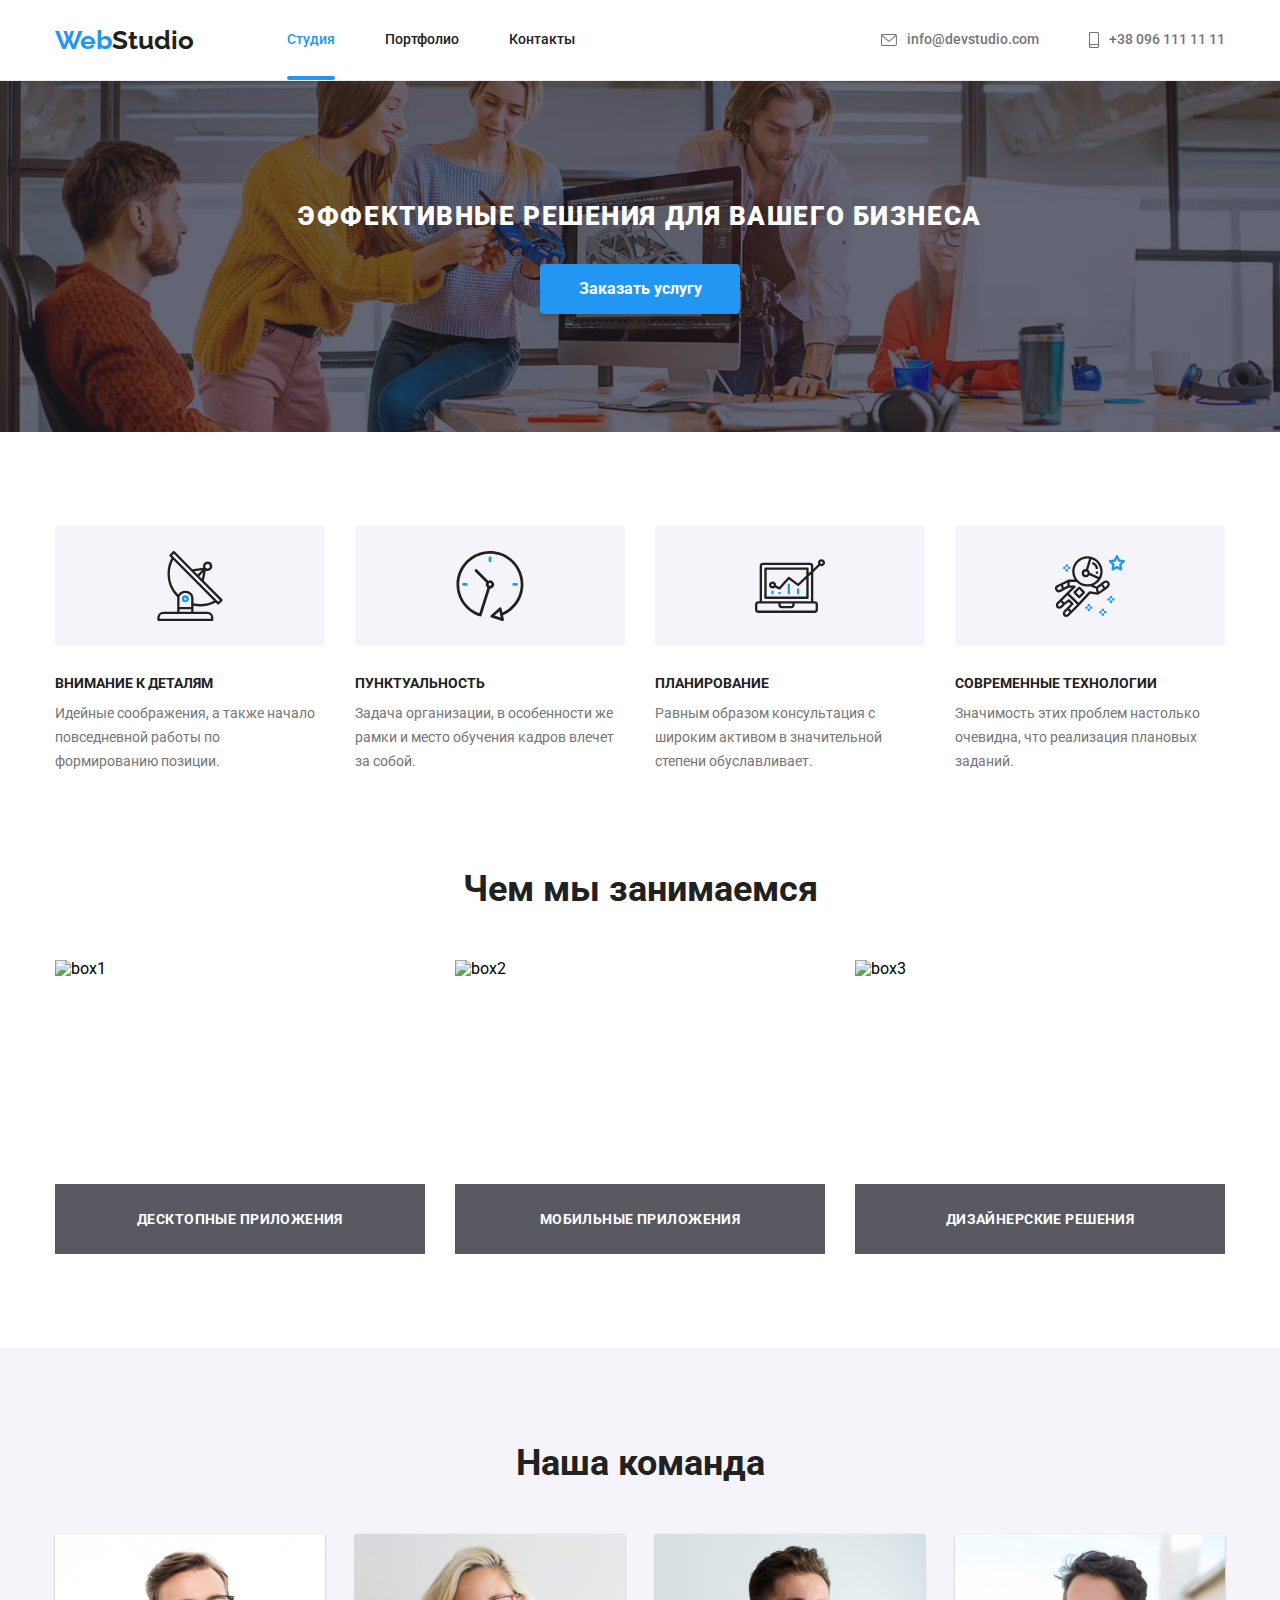
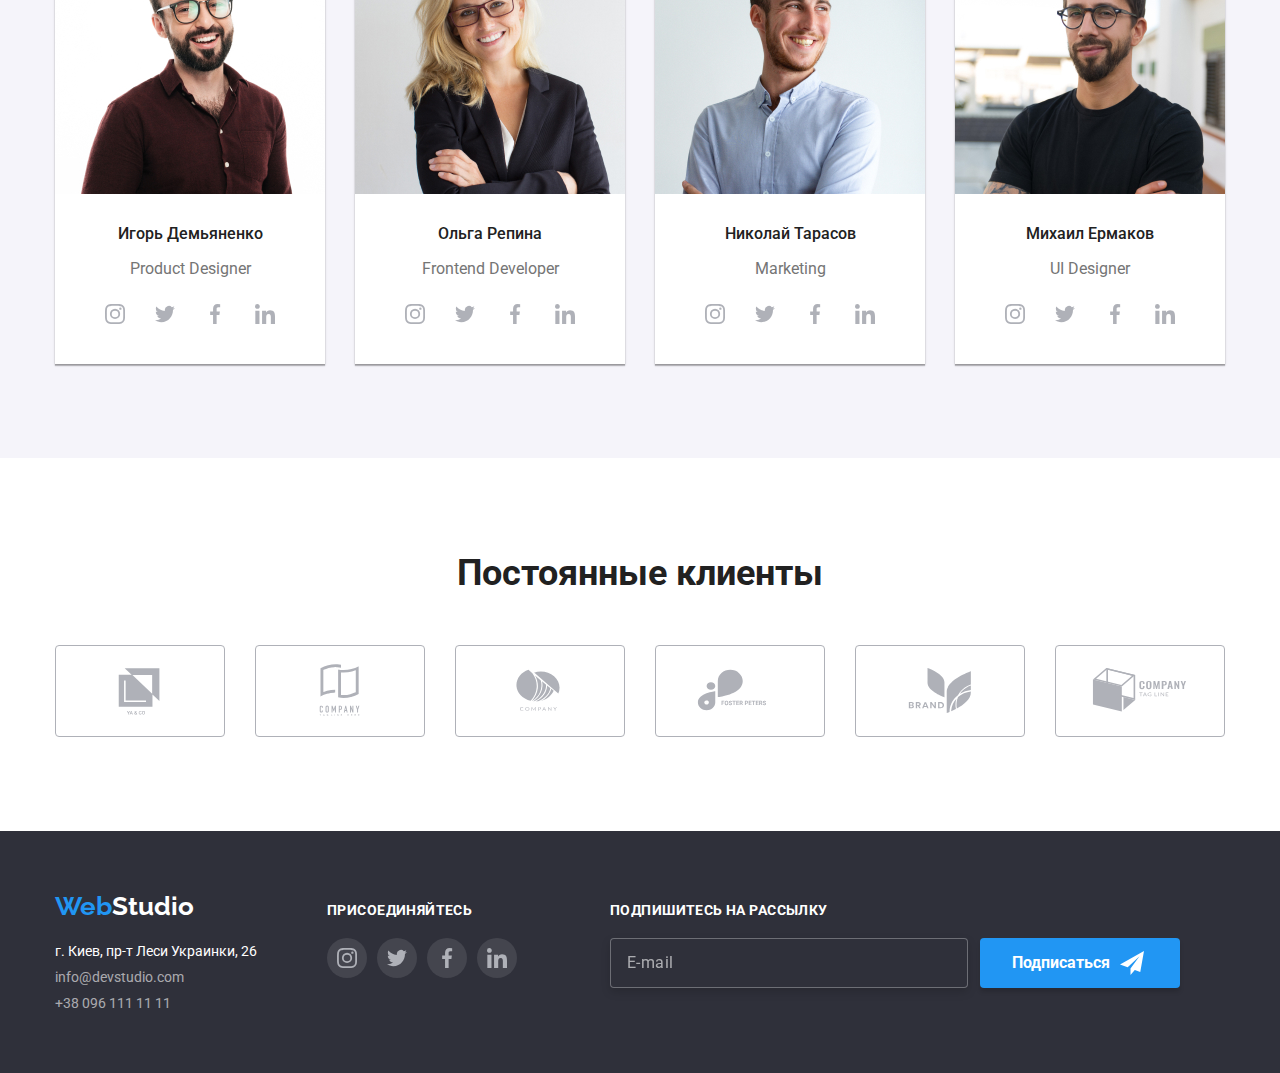
==== commit 9a26b5f1: "hw-8-8" ====
--- a/index.html
+++ b/index.html
@@ -124,17 +124,36 @@
 
         <ul class="team-name">
         <li class="team-name__item">
-          <img 
-      
-          src="images/teamcard1.jpg" 
-          alt="teamcard1" width="270" height="260">
+          <picture>
+            <source
+            srcset="
+            ./images/team/igor270-desktop@1x.jpg 1x,
+            ./images/team/igor270-desktop@2x.jpg 2x"
+            type="image/jpeg"
+            media="(min-width: 1200px)">
+
+            <source srcset="
+            ./images/team/igor354-tablet@1x.jpg 1x,
+            ./images/team/igor354-tablet@2x.jpg 2x" 
+            type="image/jpeg" media="(min-width: 768px)">
+
+            <source srcset="
+            ./images/team/igor450-mobile@1x.jpg 1x,
+            ./images/team/igor450-mobile@2x.jpg 2x" 
+            type="image/jpeg" media="(max-width: 767px)">
+
+            <img src="./images/team/igor450-mobile@1x.jpg" 
+            alt="Игорь Демьяненко" srcset="./images/team/igor450-mobile@2x.jpg 2x">
+
+          </picture>
+         
         <div class="name-description">
         <h3 class="name-description__name">Игорь Демьяненко</h3>
         <p class="name-description__profession">Product Designer</p>
         <div class="sociale">
           <ul class="sociale-team"> 
             <li>
-          <a class="sociale-team__link" href="#">
+              <a class="sociale-team__link" href="#">
         <svg class="sociale-team__icon">
           <use href="./images/symbol-defs-new.svg#icon-instagram"></use>
         </svg>
@@ -165,7 +184,27 @@
         </div>
         </div>
         </li>
-        <li class="team-name__item"><img src="images/teamcard2.jpg" alt="teamcard2" width="270" height="260">
+        <li class="team-name__item">
+          <picture>
+            <source srcset="
+            ./images/team/olga270-desktop@1x.jpg 1x,
+            ./images/team/olga270-desktop@2x.jpg 2x"
+             type="image/jpeg" media="(min-width: 1200px)">
+
+            <source srcset="
+            ./images/team/olga354-tablet@1x.jpg 1x,
+            ./images/team/olga354-tablet@2x.jpg 2x" 
+            type="image/jpeg" media="(min-width: 768px)">
+
+            <source srcset="
+            ./images/team/olga450-mobile@1x.jpg 1x,
+            ./images/team/olga450-mobile@2x.jpg 2x" 
+            type="image/jpeg" media="(max-width: 767px)">
+
+            <img src="./images/team/olga450-mobile@1x.jpg" 
+            alt="Ольга Репина" srcset="./images/team/olga450-mobile@2x.jpg 2x">
+          </picture>
+        
         <div class="name-description">
         <h3 class="name-description__name">Ольга Репина</h3>
         <p class="name-description__profession">Frontend Developer</p>
@@ -203,7 +242,28 @@
         </div>
         </div>
         </li>
-        <li class="team-name__item"><img src="images/teamcard3.jpg" alt="teamcard3" width="270" height="260">
+        <li class="team-name__item">
+
+          <picture>
+            <source srcset="
+            ./images/team/mykola270-desktop@1x.jpg 1x,
+            ./images/team/mykola270-desktop@2x.jpg 2x" 
+            type="image/jpeg" media="(min-width: 1200px)">
+
+            <source srcset="
+            ./images/team/mykola354-tablet@1x.jpg 1x,
+            ./images/team/mykola354-tablet@2x.jpg 2x" 
+            type="image/jpeg" media="(min-width: 768px)">
+
+            <source srcset="
+            ./images/team/mykola450-mobile@1x.jpg 1x,
+            ./images/team/mykola450-mobile@2x.jpg 2x" 
+            type="image/jpeg" media="(max-width: 767px)">
+
+            <img src="./images/team/mykola450-mobile@1x.jpg" alt="Николай Тарасов" srcset="
+            ./images/team/mykola450-mobile@2x.jpg 2x">
+            </picture>
+
         <div class="name-description">
         <h3 class="name-description__name">Николай Тарасов</h3>
         <p class="name-description__profession">Marketing</p>
@@ -241,7 +301,29 @@
         </div>
         </div>
         </li>
-        <li class="team-name__item"><img src="images/teamcard4.jpg" alt="teamcard4" width="270" height="260">
+        <li class="team-name__item">
+
+          <picture>
+            <source srcset="
+            ./images/team/myhailo270-desktop@1x.jpg 1x,
+            ./images/team/myhailo270-desktop@2x.jpg 2x" 
+            type="image/jpeg" media="(min-width: 1200px)">
+
+            <source srcset="
+            ./images/team/myhailo354-tablet@1x.jpg 1x,
+            ./images/team/myhailo354-tablet@2x.jpg 2x" 
+            type="image/jpeg" media="(min-width: 768px)">
+
+            <source srcset="
+            ./images/team/myhailo450-mobile@1x.jpg 1x,
+            ./images/team/myhailo450-mobile@2x.jpg 2x" 
+            type="image/jpeg" media="(max-width: 767px)">
+
+            <img src="./images/team/myhailo450-mobile@1x.jpg" 
+            alt="Михаил Ермаков" srcset="
+            ./images/team/myhailo450-mobile@2x.jpg 2x">
+          </picture>
+
         <div class="name-description">
         <h3 class="name-description__name">Михаил Ермаков</h3>
         <p class="name-description__profession">UI Designer</p>
@@ -450,8 +532,6 @@
         <use href="./images/symbol-defs-3.svg#icon-icon-check" width="16" height="15"></use>
       </svg>
       </span>
-     
-      
       Соглашаюсь с рассылкой и принимаю
       <a class="contract" href="#">Условия договора</a>
     </label>
@@ -476,7 +556,7 @@
       
       <div class="mobile-memu__footer">
         <ul class="mobile-info">
-          <li class="mobile-info__item"><a href="tel:+380961111111" class="mobile-info__tel">
+          <li><a href="tel:+380961111111" class="mobile-info__tel">
             +38 096 111 11 11
           </a>
         </li>
--- a/css/main.min.css
+++ b/css/main.min.css
@@ -1,2 +1,2 @@
-.about-us-section{width:100%}.title-about-us{margin-bottom:50px;margin-top:0;font-weight:700;font-size:36px;line-height:1.17;text-align:center;color:#212121}.about-us{display:-webkit-box;display:-ms-flexbox;display:flex;margin-top:0;margin-bottom:0;padding-left:0;gap:30px}.about-us__img{position:relative}.about-us__description{position:absolute;bottom:0;left:0;width:100%;height:70px;margin:0;padding-top:27px;padding-bottom:27px;background:rgba(47,48,58,0.8);font-weight:700;font-size:14px;line-height:16px;text-align:center;letter-spacing:0.03em;text-transform:uppercase;color:#fff}@media (max-width: 1199px){.about-us-section{display:none}}h1,h2,h3{margin:0;padding:0}body{background-color:#fff;font-family:"Roboto", sans-serif}.container{max-width:1200px;width:100%;padding-left:15px;padding-right:15px;margin:0 auto}p{margin:0;padding:0}ul{list-style:none}a{text-decoration:none}section{padding-top:94px;padding-bottom:94px}img{display:block}@media (max-width: 1199px){section{padding:60px 0}}.benefits-section{padding-bottom:0}.benefits{margin-top:0;margin-bottom:0;display:-webkit-box;display:-ms-flexbox;display:flex;padding-left:0;gap:30px;width:100%}.benefits__item{width:270px}.benefits__title{margin-top:0;margin-bottom:10px;color:#212121;font-weight:700;font-size:14px;text-transform:uppercase;line-height:1.14}.benefits__symbol{display:-webkit-box;display:-ms-flexbox;display:flex;-webkit-box-pack:center;-ms-flex-pack:center;justify-content:center;-webkit-box-align:center;-ms-flex-align:center;align-items:center;height:120px;background-color:#f5f4fa;margin-bottom:30px;border-radius:4px}.benefits__icon{width:70px;height:70px}.benefits__description{margin-top:0;margin-bottom:0;color:#757575;font-weight:400;font-size:14px;line-height:1.71}@media (max-width: 1199px){.benefits{-ms-flex-wrap:wrap;flex-wrap:wrap;-webkit-box-pack:center;-ms-flex-pack:center;justify-content:center}.benefits__item{width:354px}.benefits-section{padding-bottom:60px;padding-top:60px}}@media (max-width: 767px){.benefits{-webkit-box-orient:vertical;-webkit-box-direction:normal;-ms-flex-direction:column;flex-direction:column}.benefits__item{width:100%}.benefits__title{text-align:center}.benefits-section{padding-bottom:60px}}.button{padding:10px 32px;width:200px;cursor:pointer;color:#fff;background-color:#2196f3;font-weight:700;font-size:16px;-webkit-box-align:center;-ms-flex-align:center;align-items:center;text-align:center;line-height:1.88;-webkit-transition:background-color 250ms cubic-bezier(0.4, 0, 0.2, 1);transition:background-color 250ms cubic-bezier(0.4, 0, 0.2, 1);-webkit-box-shadow:0px 4px 4px rgba(0,0,0,0.15);box-shadow:0px 4px 4px rgba(0,0,0,0.15);border-radius:4px;border:none;display:block}.button:hover,.button:focus{background-color:#188ce8}.button__btn-submit{padding:10px;min-width:200px;margin:0 auto;cursor:pointer;color:#fff;background-color:#2196f3;font-weight:700;font-size:16px;-webkit-box-align:center;-ms-flex-align:center;align-items:center;text-align:center;line-height:1.88;-webkit-transition:background-color 250ms cubic-bezier(0.4, 0, 0.2, 1);transition:background-color 250ms cubic-bezier(0.4, 0, 0.2, 1)}.button__btn-submit:hover,.button__btn-submit:focus{background-color:#188ce8}.button__open-modal{margin:0 auto}footer{background:#2f303a;padding-top:60px;padding-bottom:60px}.foot{display:-webkit-box;display:-ms-flexbox;display:flex;-webkit-box-align:baseline;-ms-flex-align:baseline;align-items:baseline}.info-footer{display:block;padding-left:0;margin-top:0;margin-bottom:0}.info-footer__adress>a{display:inline-block;margin-bottom:9px;font-style:normal;font-weight:400;font-size:14px;line-height:1.17;color:#fff;-webkit-transition:color 250ms cubic-bezier(0.4, 0, 0.2, 1);transition:color 250ms cubic-bezier(0.4, 0, 0.2, 1)}.info-footer__adress>a:hover,.info-footer__adress>a:focus{color:#2196f3}.info-footer__mail>a{display:inline-block;margin-bottom:9px;font-style:normal;font-weight:400;font-size:14px;line-height:1.17;color:rgba(255,255,255,0.6);-webkit-transition:color 250ms cubic-bezier(0.4, 0, 0.2, 1);transition:color 250ms cubic-bezier(0.4, 0, 0.2, 1)}.info-footer__mail>a:hover,.info-footer__mail>a:focus{color:#2196f3}.info-footer__tel>a{display:inline-block;font-style:normal;font-weight:400;font-size:14px;line-height:1.17;color:rgba(255,255,255,0.6);-webkit-transition:color 250ms cubic-bezier(0.4, 0, 0.2, 1);transition:color 250ms cubic-bezier(0.4, 0, 0.2, 1)}.info-footer__tel>a:hover,.info-footer__tel>a:focus{color:#2196f3}.footer-sociale{margin-left:70px;padding:0}.title-sociale{font-style:normal;font-weight:700;font-size:14px;line-height:16px;letter-spacing:0.03em;text-transform:uppercase;margin-bottom:20px;color:#fff}.list-sociale{display:-webkit-box;display:-ms-flexbox;display:flex;margin:0;padding:0}.list-sociale li:not(:last-child){margin-right:10px}.list-sociale__link{display:-webkit-box;display:-ms-flexbox;display:flex;-webkit-box-pack:center;-ms-flex-pack:center;justify-content:center;-webkit-box-align:center;-ms-flex-align:center;align-items:center;width:40px;height:40px;background-color:rgba(255,255,255,0.1);border-radius:50%;color:#fff;-webkit-transition:background-color 250ms cubic-bezier(0.4, 0, 0.2, 1),color 250ms cubic-bezier(0.4, 0, 0.2, 1);transition:background-color 250ms cubic-bezier(0.4, 0, 0.2, 1),color 250ms cubic-bezier(0.4, 0, 0.2, 1)}.list-sociale__link:hover,.list-sociale__link:focus{color:#fff;background-color:#2196f3}.list-sociale__icon{width:20px;height:20px;fill:currentColor}.subscription{margin-left:93px}.subscription__title{font-style:normal;font-weight:700;font-size:14px;line-height:16px;letter-spacing:0.03em;text-transform:uppercase;margin-bottom:20px;color:#fff}.subscription__form{display:-webkit-box;display:-ms-flexbox;display:flex}.subscription__input{width:358px;height:50px;background:#2f303a;border:1px solid rgba(255,255,255,0.3);-webkit-box-sizing:border-box;box-sizing:border-box;-webkit-filter:drop-shadow(0px 4px 4px rgba(0,0,0,0.15));filter:drop-shadow(0px 4px 4px rgba(0,0,0,0.15));border-radius:4px;-webkit-transition:border 250ms cubic-bezier(0.4, 0, 0.2, 1);transition:border 250ms cubic-bezier(0.4, 0, 0.2, 1);font-weight:400;font-size:16px;line-height:20px;padding-left:16px;letter-spacing:0.03em;color:rgba(255,255,255,0.6)}.subscription__input:hover,.subscription__input:focus{border:1px solid #2196f3}.subscription__input::-webkit-input-placeholder{font-weight:400;font-size:16px;line-height:20px;display:-webkit-box;display:flex;-webkit-box-align:center;align-items:center;letter-spacing:0.03em;color:rgba(255,255,255,0.6)}.subscription__input:-ms-input-placeholder{font-weight:400;font-size:16px;line-height:20px;display:-ms-flexbox;display:flex;-ms-flex-align:center;align-items:center;letter-spacing:0.03em;color:rgba(255,255,255,0.6)}.subscription__input::-ms-input-placeholder{font-weight:400;font-size:16px;line-height:20px;display:-ms-flexbox;display:flex;-ms-flex-align:center;align-items:center;letter-spacing:0.03em;color:rgba(255,255,255,0.6)}.subscription__input::placeholder{font-weight:400;font-size:16px;line-height:20px;display:-webkit-box;display:-ms-flexbox;display:flex;-webkit-box-align:center;-ms-flex-align:center;align-items:center;letter-spacing:0.03em;color:rgba(255,255,255,0.6)}.subscription__button{display:-webkit-box;display:-ms-flexbox;display:flex;margin-left:12px;height:50px}.subscription__icon{margin-left:10px;fill:#fff}.subscription__svg{color:#fff}@media (max-width: 1199px){.foot{-ms-flex-wrap:wrap;flex-wrap:wrap;text-align:center;-ms-flex-pack:distribute;justify-content:space-around}.footer-sociale{margin:0}.subscription{width:100%;margin:0;padding-top:60px}.subscription__button{margin:0}.subscription__input{width:450px;margin-bottom:20px}.subscription__form{-webkit-box-orient:vertical;-webkit-box-direction:normal;-ms-flex-direction:column;flex-direction:column;-webkit-box-align:center;-ms-flex-align:center;align-items:center;text-align:center}}@media (max-width: 767px){.foot{-webkit-box-orient:vertical;-webkit-box-direction:normal;-ms-flex-direction:column;flex-direction:column;-webkit-box-align:center;-ms-flex-align:center;align-items:center;text-align:center}.footer-sociale{margin:0;padding-top:60px}.subscription__form{-webkit-box-orient:vertical;-webkit-box-direction:normal;-ms-flex-direction:column;flex-direction:column;-webkit-box-align:center;-ms-flex-align:center;align-items:center;text-align:center}.subscription__input{width:100%;margin-bottom:20px;padding:0 15px}.subscription{width:100%;margin:0;padding-top:60px}.subscription__button{margin:0}}.text-logo{display:inline-block;margin-bottom:20px;font-family:"Raleway";font-style:normal;font-weight:700;font-size:26px;line-height:1.19;color:#fff}.web-footer{color:#2196f3}.logo-header{font-family:"Raleway";font-style:normal;font-weight:700;font-size:26px;line-height:1.19;color:#212121}.web-header{color:#2196f3}@media (max-width: 767px){.logo-header{font-size:24px}}.main-banner{padding-top:200px;padding-bottom:200px;margin-top:0;text-align:center;text-align:center;background-image:-webkit-gradient(linear, left bottom, left top, from(rgba(47,48,58,0.4)), to(rgba(47,48,58,0.4))),url(../images/main-foto.jpg);background-image:linear-gradient(to top, rgba(47,48,58,0.4), rgba(47,48,58,0.4)),url(../images/main-foto.jpg);background-repeat:no-repeat;background-size:cover;background-position:center;width:100%;height:auto;margin-left:auto;margin-right:auto}.main-text{width:696px;margin-bottom:30px;margin-right:auto;margin-left:auto;margin-top:0;text-align:center;font-weight:900;font-size:44px;line-height:1.36;letter-spacing:0.06em;text-transform:uppercase;color:#fff}@media (max-width: 767px){.main-text{font-size:26px;width:100%}.main-banner{background-image:-webkit-gradient(linear, left bottom, left top, from(rgba(47,48,58,0.4)), to(rgba(47,48,58,0.4))),url(../../images/main-baner-mobile.jpg);background-image:linear-gradient(to top, rgba(47,48,58,0.4), rgba(47,48,58,0.4)),url(../../images/main-baner-mobile.jpg);background-repeat:no-repeat;background-size:cover;background-position:center}}.mobile-menu{position:fixed;top:0;left:0;display:-webkit-box;display:-ms-flexbox;display:flex;-webkit-box-orient:vertical;-webkit-box-direction:normal;-ms-flex-direction:column;flex-direction:column;-webkit-box-pack:justify;-ms-flex-pack:justify;justify-content:space-between;width:100vw;height:100vh;padding:40px 48px;background-color:#fff;-webkit-box-shadow:0px 4px 8px rgba(0,0,0,0.04),0px 2px 4px rgba(0,0,0,0.08),0px 1px 3px rgba(0,0,0,0.16);box-shadow:0px 4px 8px rgba(0,0,0,0.04),0px 2px 4px rgba(0,0,0,0.08),0px 1px 3px rgba(0,0,0,0.16)}.mobile-menu.is-hidden{display:none}.mobile-menu__close-btn{position:absolute;right:15px;top:10px;width:40px;height:40px;cursor:pointer;-webkit-transition:fill 250ms cubic-bezier(0.4, 0, 0.2, 1);transition:fill 250ms cubic-bezier(0.4, 0, 0.2, 1)}.mobile-menu__close-btn:hover,.mobile-menu__close-btn:focus{fill:#2196f3}.mobile-list{display:-webkit-box;display:-ms-flexbox;display:flex;-webkit-box-orient:vertical;-webkit-box-direction:normal;-ms-flex-direction:column;flex-direction:column;-webkit-box-pack:justify;-ms-flex-pack:justify;justify-content:space-between;margin:0;padding-left:0;gap:32px}.mobile-list__link{display:block;color:#212121;font-size:40px;font-weight:500;line-height:1.14;-webkit-transition:color 250ms cubic-bezier(0.4, 0, 0.2, 1);transition:color 250ms cubic-bezier(0.4, 0, 0.2, 1)}.mobile-list__link:hover,.mobile-list__link:focus{color:#2196f3}.mobile-list .current{color:#2196f3}.mobile-info{display:-webkit-box;display:-ms-flexbox;display:flex;-ms-flex-wrap:wrap;flex-wrap:wrap;margin:0;padding-left:0;gap:32px}.mobile-info__tel{font-size:34px;font-weight:500;line-height:40px;letter-spacing:0.02em;color:#2196f3}.mobile-info__mail{font-weight:500;font-size:24px;line-height:28px;letter-spacing:0.02em;color:#757575}.mobile-sociale{padding-top:64px}.mobile-sociale__list{display:-webkit-box;display:-ms-flexbox;display:flex;-ms-flex-wrap:wrap;flex-wrap:wrap;margin:0;padding:0}.mobile-sociale__item:not(:last-child){border-right:1px solid rgba(33,33,33,0.2)}.mobile-sociale__link{font-weight:500;font-size:18px;line-height:22px;letter-spacing:0.02em;color:#2196f3;padding:0 10px}.backdrop{position:fixed;width:100vw;height:100vh;top:0;left:0;background:rgba(0,0,0,0.2);will-change:visibility, opacity;-webkit-transition:visibility 250ms cubic-bezier(0.4, 0, 0.2, 1),opacity 250ms cubic-bezier(0.4, 0, 0.2, 1);transition:visibility 250ms cubic-bezier(0.4, 0, 0.2, 1),opacity 250ms cubic-bezier(0.4, 0, 0.2, 1);padding:0 15px;display:-webkit-box;display:-ms-flexbox;display:flex;-webkit-box-pack:center;-ms-flex-pack:center;justify-content:center;-webkit-box-align:center;-ms-flex-align:center;align-items:center}.backdrop.is-hidden{visibility:hidden;opacity:0;pointer-events:none}.modal{position:relative;width:100%;max-width:528px;border-radius:4px;background:#fff}.close-icon{position:absolute;top:8px;right:8px;display:-webkit-box;display:-ms-flexbox;display:flex;-webkit-box-pack:center;-ms-flex-pack:center;justify-content:center;-webkit-box-align:center;-ms-flex-align:center;align-items:center;background-color:#fff;width:30px;height:30px;border:1px solid rgba(0,0,0,0.1);border-radius:50%;cursor:pointer;-webkit-transition:fill 250ms cubic-bezier(0.4, 0, 0.2, 1);transition:fill 250ms cubic-bezier(0.4, 0, 0.2, 1)}.close-icon:hover,.close-icon:focus{fill:#2196f3}.data-user{padding:40px}.form-order{margin-bottom:20px}.title-order{margin-bottom:12px;color:#212121;font-weight:700;font-size:20px;line-height:1.15;text-align:center}.form-field{display:-webkit-box;display:-ms-flexbox;display:flex;-webkit-box-orient:vertical;-webkit-box-direction:normal;-ms-flex-direction:column;flex-direction:column}.form-field:not(:last-child){margin-bottom:10px}.form-field label{margin-bottom:4px;color:#757575;font-size:12px;line-height:1.167;letter-spacing:0.01em}.form-field input{width:100%;height:40px;border:1px solid rgba(33,33,33,0.2);-webkit-box-sizing:border-box;box-sizing:border-box;border-radius:4px;padding-left:42px}.input-wrap{position:relative;color:#212121}.input-wrap input:focus,.input-wrap input:focus-visible{border:1px solid #2196f3;outline:none}.input-wrap input:focus ~ .icon-form{color:#2196f3}.icon-form{position:absolute;top:50%;left:12px;-webkit-transform:translateY(-50%);transform:translateY(-50%);width:18px;height:18px;fill:currentColor}.comment-user{width:100%;height:120px;resize:none;border:1px solid rgba(33,33,33,0.2);-webkit-box-sizing:border-box;box-sizing:border-box;border-radius:4px;padding:12px 16px;font-size:12px;line-height:1.167;letter-spacing:0.01em}.comment-user:focus,.comment-user:focus-visible{border:1px solid #2196f3;outline:none}.comment-user::-webkit-input-placeholder{color:rgba(117,117,117,0.5)}.comment-user:-ms-input-placeholder{color:rgba(117,117,117,0.5)}.comment-user::-ms-input-placeholder{color:rgba(117,117,117,0.5)}.comment-user::placeholder{color:rgba(117,117,117,0.5)}.accept-rule{display:-webkit-box;display:-ms-flexbox;display:flex;-webkit-box-pack:center;-ms-flex-pack:center;justify-content:center;position:relative;-webkit-box-align:center;-ms-flex-align:center;align-items:center;margin-bottom:30px;color:#757575;font-size:14px;line-height:1.714}.checkbox{display:none}.checkbox:checked+.icon-checkbox{background-color:#2196f3;border:2px solid #2196f3}.checkbox:checked+.icon-checkbox>.icon-check{fill-opacity:1;stroke-opacity:1}.icon-checkbox{position:relative;display:block;margin-right:7px;width:16px;height:15px;background-color:#fff;border:2px solid #212121;border-radius:2px}.icon-check{position:absolute;top:50%;left:50%;-webkit-transform:translate(-50%, -50%) scale(2);transform:translate(-50%, -50%) scale(2);width:6px;height:4px;fill:#fff;fill-opacity:0;stroke-opacity:0;display:-webkit-box;display:-ms-flexbox;display:flex;-webkit-box-pack:center;-ms-flex-pack:center;justify-content:center;-webkit-box-align:center;-ms-flex-align:center;align-items:center}.contract{margin-left:5px;text-decoration:underline;text-underline-position:under;color:#2196f3;font-size:14px;line-height:1.714}@media (max-width: 767px){.accept-rule,.contract{font-size:12px}}.page-header{background-color:#fff;border-bottom:1px solid #ececec;width:100%}.header-all{display:-webkit-box;display:-ms-flexbox;display:flex;-webkit-box-align:center;-ms-flex-align:center;align-items:center;min-height:80px}.site-nav{display:-webkit-box;display:-ms-flexbox;display:flex;margin-left:93px;margin-top:0;margin-bottom:0;padding-left:0;gap:50px}.site-nav__link{display:block;padding-top:32px;padding-bottom:32px;color:#212121;font-size:14px;font-weight:500;line-height:1.14;-webkit-transition:color 250ms cubic-bezier(0.4, 0, 0.2, 1);transition:color 250ms cubic-bezier(0.4, 0, 0.2, 1)}.site-nav__link:hover,.site-nav__link:focus{color:#2196f3}.site-nav .current{color:#2196f3;font-size:14px;font-weight:500;line-height:1.14;position:relative}.site-nav .current::after{content:"";position:absolute;bottom:0;left:0;width:100%;border:2px solid #2196f3;border-radius:2px;background-color:#2196f3}.auth-nav{display:-webkit-box;display:-ms-flexbox;display:flex;-webkit-box-pack:end;-ms-flex-pack:end;justify-content:flex-end;margin-left:auto;margin-top:0;margin-bottom:0;padding-left:0;gap:50px}.auth-nav__link{display:-webkit-box;display:-ms-flexbox;display:flex;-webkit-box-pack:center;-ms-flex-pack:center;justify-content:center;-webkit-box-align:center;-ms-flex-align:center;align-items:center;padding-top:32px;padding-bottom:32px;color:#757575;font-size:14px;font-weight:500;line-height:1.14;-webkit-transition:color 250ms cubic-bezier(0.4, 0, 0.2, 1);transition:color 250ms cubic-bezier(0.4, 0, 0.2, 1)}.auth-nav__link:hover,.auth-nav__link:focus{color:#2196f3}.auth-nav__icon-mail{display:block;width:16px;height:12px;margin-right:10px;fill:currentColor}.auth-nav__icon-tel{display:block;width:10px;height:16px;margin-right:10px;fill:currentColor}.menu-burger{display:none;width:40px;height:40px;padding:12px 8px;margin:0;cursor:pointer}.menu-burger__line{background-color:#212121;width:100%;height:2.6px;display:block}.menu-burger__line:hover,.menu-burger__line:focus{background-color:#2196f3}.menu-burger__line:not(:last-child){margin-bottom:4px}.menu-burger:hover .menu-burger__line{background-color:#2196f3}@media (max-width: 1199px){.header-all{min-height:80px}.auth-nav{-webkit-box-orient:vertical;-webkit-box-direction:normal;-ms-flex-direction:column;flex-direction:column;gap:10px}.auth-nav__link{padding:0;-webkit-box-pack:start;-ms-flex-pack:start;justify-content:flex-start}}@media (max-width: 767px){.header-all{min-height:60px;-webkit-box-pack:justify;-ms-flex-pack:justify;justify-content:space-between;padding:0 15px}.site-nav,.auth-nav{display:none}.menu-burger{display:block}}.partners-title{margin-top:0;margin-bottom:50px;font-weight:700;font-size:36px;line-height:1.17;text-align:center;color:#212121}.partners{display:-webkit-box;display:-ms-flexbox;display:flex;margin:0;padding:0;gap:30px}.partners__logo{display:-webkit-box;display:-ms-flexbox;display:flex;-webkit-box-pack:center;-ms-flex-pack:center;justify-content:center;-webkit-box-align:center;-ms-flex-align:center;align-items:center;width:100%;height:100%;border:1px solid #afb1b8;border-radius:4px;text-align:center;color:#afb1b8;-webkit-transition:color 250ms cubic-bezier(0.4, 0, 0.2, 1),border 250ms cubic-bezier(0.4, 0, 0.2, 1);transition:color 250ms cubic-bezier(0.4, 0, 0.2, 1),border 250ms cubic-bezier(0.4, 0, 0.2, 1)}.partners__logo:hover,.partners__logo:focus{color:#2196f3;border:1px solid #2196f3}.partners__icon{width:106px;height:60px;fill:currentColor}.partners__list-element{width:100%}@media (max-width: 1199px){.partners{-ms-flex-wrap:wrap;flex-wrap:wrap}.partners__list-element{width:226px;height:92px}}@media (max-width: 767px){.partners{-ms-flex-wrap:wrap;flex-wrap:wrap}.partners__list-element{width:calc(50% - 15px)}.partners-title{font-size:28px;margin-bottom:30px}}.hidden{display:none}.button-nav{display:-webkit-box;display:-ms-flexbox;display:flex;-webkit-box-pack:center;-ms-flex-pack:center;justify-content:center;-webkit-box-align:center;-ms-flex-align:center;align-items:center;margin-top:0;margin-bottom:50px;margin-left:auto;margin-right:auto;padding-left:0;gap:8px}.button-nav__button{padding:6px 22px;width:-webkit-max-content;width:-moz-max-content;width:max-content;border:0;-webkit-box-shadow:none;box-shadow:none;background:#f5f4fa;font-weight:500;font-size:16px;line-height:1.63;text-align:center;color:#212121;-webkit-transition:color 250ms cubic-bezier(0.4, 0, 0.2, 1),background-color 250ms cubic-bezier(0.4, 0, 0.2, 1),border-radius 250ms cubic-bezier(0.4, 0, 0.2, 1),-webkit-box-shadow 250ms cubic-bezier(0.4, 0, 0.2, 1);transition:color 250ms cubic-bezier(0.4, 0, 0.2, 1),background-color 250ms cubic-bezier(0.4, 0, 0.2, 1),border-radius 250ms cubic-bezier(0.4, 0, 0.2, 1),-webkit-box-shadow 250ms cubic-bezier(0.4, 0, 0.2, 1);transition:color 250ms cubic-bezier(0.4, 0, 0.2, 1),background-color 250ms cubic-bezier(0.4, 0, 0.2, 1),box-shadow 250ms cubic-bezier(0.4, 0, 0.2, 1),border-radius 250ms cubic-bezier(0.4, 0, 0.2, 1);transition:color 250ms cubic-bezier(0.4, 0, 0.2, 1),background-color 250ms cubic-bezier(0.4, 0, 0.2, 1),box-shadow 250ms cubic-bezier(0.4, 0, 0.2, 1),border-radius 250ms cubic-bezier(0.4, 0, 0.2, 1),-webkit-box-shadow 250ms cubic-bezier(0.4, 0, 0.2, 1)}.button-nav__button:hover,.button-nav__button:focus{outline:none;background-color:#2196f3;color:#fff;-webkit-box-shadow:0px 3px 1px rgba(0,0,0,0.1),0px 1px 2px rgba(0,0,0,0.08),0px 2px 2px rgba(0,0,0,0.12);box-shadow:0px 3px 1px rgba(0,0,0,0.1),0px 1px 2px rgba(0,0,0,0.08),0px 2px 2px rgba(0,0,0,0.12);border-radius:4px}.button-nav .current{background-color:#2196f3;color:#fff;-webkit-box-shadow:0px 3px 1px rgba(0,0,0,0.1),0px 1px 2px rgba(0,0,0,0.08),0px 2px 2px rgba(0,0,0,0.12);box-shadow:0px 3px 1px rgba(0,0,0,0.1),0px 1px 2px rgba(0,0,0,0.08),0px 2px 2px rgba(0,0,0,0.12)}.card{display:-webkit-box;display:-ms-flexbox;display:flex;-webkit-box-pack:center;-ms-flex-pack:center;justify-content:center;-ms-flex-wrap:wrap;flex-wrap:wrap;padding-left:0;gap:15px}.card__item{width:calc(33% - 15px)}.card__link{display:block;max-width:370px;text-decoration:none;-webkit-transition:-webkit-box-shadow 250ms cubic-bezier(0.4, 0, 0.2, 1);transition:-webkit-box-shadow 250ms cubic-bezier(0.4, 0, 0.2, 1);transition:box-shadow 250ms cubic-bezier(0.4, 0, 0.2, 1);transition:box-shadow 250ms cubic-bezier(0.4, 0, 0.2, 1), -webkit-box-shadow 250ms cubic-bezier(0.4, 0, 0.2, 1)}.card__text{position:absolute;top:0;left:0;bottom:0;display:-webkit-box;display:-ms-flexbox;display:flex;-webkit-box-align:center;-ms-flex-align:center;align-items:center;padding:0 24px;font-weight:400;font-size:18px;line-height:1.56;color:#fff;background-color:rgba(33,150,243,0.9);-webkit-transform:translateY(100%);transform:translateY(100%);-webkit-transition:-webkit-transform 250ms cubic-bezier(0.4, 0, 0.2, 1);transition:-webkit-transform 250ms cubic-bezier(0.4, 0, 0.2, 1);transition:transform 250ms cubic-bezier(0.4, 0, 0.2, 1);transition:transform 250ms cubic-bezier(0.4, 0, 0.2, 1), -webkit-transform 250ms cubic-bezier(0.4, 0, 0.2, 1)}.card__thumb{position:relative;height:294px;overflow:hidden;display:-webkit-box;display:-ms-flexbox;display:flex;-webkit-box-align:end;-ms-flex-align:end;align-items:flex-end}.card__img{width:100%;height:auto}.card__link:hover .card__text{-webkit-transform:translateY(0);transform:translateY(0)}.card__link:hover,.card__link:focus{-webkit-box-shadow:0px 1px 1px rgba(0,0,0,0.12),0px 4px 4px rgba(0,0,0,0.06),1px 4px 6px rgba(0,0,0,0.16);box-shadow:0px 1px 1px rgba(0,0,0,0.12),0px 4px 4px rgba(0,0,0,0.06),1px 4px 6px rgba(0,0,0,0.16)}.card__description{padding:20px 24px;border-left:1px solid #eeeeee;border-bottom:1px solid #eeeeee;border-right:1px solid #eeeeee}.card__title{margin-bottom:4px;font-weight:700;font-size:18px;line-height:2;color:#212121;background:#fff}.card__meta{margin:0;font-weight:400;font-size:16px;line-height:1.88;background:#fff;color:#757575}@media (max-width: 1199px){.card{margin:0;-ms-flex-wrap:wrap;flex-wrap:wrap}.card__item{width:calc(50% - 15px)}.card .card__link{max-width:100%}}@media (max-width: 767px){.header-all{min-height:60px;-webkit-box-align:center;-ms-flex-align:center;align-items:center}.site-nav,.auth-nav{display:none}.menu-burger{display:block;margin:0}.button-nav{-ms-flex-wrap:wrap;flex-wrap:wrap;margin-bottom:40px;-webkit-box-pack:start;-ms-flex-pack:start;justify-content:start}.card__description{width:100%}.card__item{width:100%}}.sociale{display:-webkit-box;display:-ms-flexbox;display:flex;-webkit-box-pack:center;-ms-flex-pack:center;justify-content:center;-webkit-box-align:center;-ms-flex-align:center;align-items:center}.sociale-team{display:-webkit-box;display:-ms-flexbox;display:flex;margin:0;padding:0}.sociale-team__link{display:-webkit-box;display:-ms-flexbox;display:flex;-webkit-box-pack:center;-ms-flex-pack:center;justify-content:center;-webkit-box-align:center;-ms-flex-align:center;align-items:center;width:40px;height:40px;background-color:#fff;border-radius:50%;color:#afb1b8;-webkit-transition:background-color 250ms cubic-bezier(0.4, 0, 0.2, 1),color 250ms cubic-bezier(0.4, 0, 0.2, 1);transition:background-color 250ms cubic-bezier(0.4, 0, 0.2, 1),color 250ms cubic-bezier(0.4, 0, 0.2, 1)}.sociale-team__link:hover,.sociale-team__link:focus{color:#fff;background-color:#2196f3}.sociale-team li:not(:last-child){margin-right:10px}.sociale-team__icon{width:20px;height:20px;fill:currentColor}.team{background-color:#f5f4fa}.text-team{margin-top:0;margin-bottom:50px;font-weight:700;font-size:36px;line-height:1.17;text-align:center;color:#212121}.team-name{display:-webkit-box;display:-ms-flexbox;display:flex;margin-top:0;margin-bottom:0;padding-left:0;gap:30px}.team-name__item{-webkit-box-shadow:0px 1px 3px rgba(0,0,0,0.12),0px 1px 1px rgba(0,0,0,0.14),0px 2px 1px rgba(0,0,0,0.2);box-shadow:0px 1px 3px rgba(0,0,0,0.12),0px 1px 1px rgba(0,0,0,0.14),0px 2px 1px rgba(0,0,0,0.2)}.name-description{padding-top:30px;padding-bottom:30px;background-color:#fff}.name-description__name{margin-top:0;margin-bottom:0;font-weight:500;font-size:16px;line-height:1.19;color:#212121;text-align:center}.name-description__profession{margin-top:16px;margin-bottom:16px;font-weight:400;font-size:16px;line-height:1.19;color:#757575;text-align:center}@media (max-width: 1199px){.text-team{font-size:28px;margin-bottom:30px}.team-name{-ms-flex-wrap:wrap;flex-wrap:wrap}.team-name__item{width:calc(50% - 15px)}.team-name__item img{width:100%;height:auto}}@media (max-width: 767px){.team-name{-webkit-box-orient:vertical;-webkit-box-direction:normal;-ms-flex-direction:column;flex-direction:column}.team-name__item{width:100%}.team-name__item img{width:100%;height:auto}.text-team{font-size:28px;margin-bottom:30px}}
+.about-us-section{width:100%}.title-about-us{margin-bottom:50px;margin-top:0;font-weight:700;font-size:36px;line-height:1.17;text-align:center;color:#212121}.about-us{display:-webkit-box;display:-ms-flexbox;display:flex;margin-top:0;margin-bottom:0;padding-left:0;gap:30px}.about-us__img{position:relative}.about-us__description{position:absolute;bottom:0;left:0;width:100%;height:70px;margin:0;padding-top:27px;padding-bottom:27px;background:rgba(47,48,58,0.8);font-weight:700;font-size:14px;line-height:16px;text-align:center;letter-spacing:0.03em;text-transform:uppercase;color:#fff}@media (max-width: 1199px){.about-us-section{display:none}}h1,h2,h3{margin:0;padding:0}body{background-color:#fff;font-family:"Roboto", sans-serif}.container{max-width:1200px;width:100%;padding-left:15px;padding-right:15px;margin:0 auto}p{margin:0;padding:0}ul{list-style:none}a{text-decoration:none}section{padding-top:94px;padding-bottom:94px}img{display:block}@media (max-width: 1199px){section{padding:60px 0}}@media (max-width: 767px){.container{max-width:480px}}.benefits-section{padding-bottom:0}.benefits{margin-top:0;margin-bottom:0;display:-webkit-box;display:-ms-flexbox;display:flex;padding-left:0;gap:30px;width:100%}.benefits__item{width:270px}.benefits__title{margin-top:0;margin-bottom:10px;color:#212121;font-weight:700;font-size:14px;text-transform:uppercase;line-height:1.14}.benefits__symbol{display:-webkit-box;display:-ms-flexbox;display:flex;-webkit-box-pack:center;-ms-flex-pack:center;justify-content:center;-webkit-box-align:center;-ms-flex-align:center;align-items:center;height:120px;background-color:#f5f4fa;margin-bottom:30px;border-radius:4px}.benefits__icon{width:70px;height:70px}.benefits__description{margin-top:0;margin-bottom:0;color:#757575;font-weight:400;font-size:14px;line-height:1.71}@media (max-width: 1199px){.benefits{-ms-flex-wrap:wrap;flex-wrap:wrap;-webkit-box-pack:center;-ms-flex-pack:center;justify-content:center}.benefits__item{width:calc(50% - 30px)}.benefits-section{padding-bottom:60px;padding-top:60px}}@media (max-width: 767px){.benefits{-webkit-box-orient:vertical;-webkit-box-direction:normal;-ms-flex-direction:column;flex-direction:column}.benefits__item{width:100%}.benefits__title{text-align:center}.benefits-section{padding-bottom:60px}}.button{padding:10px 32px;width:200px;cursor:pointer;color:#fff;background-color:#2196f3;font-weight:700;font-size:16px;-webkit-box-align:center;-ms-flex-align:center;align-items:center;text-align:center;line-height:1.88;-webkit-transition:background-color 250ms cubic-bezier(0.4, 0, 0.2, 1);transition:background-color 250ms cubic-bezier(0.4, 0, 0.2, 1);-webkit-box-shadow:0px 4px 4px rgba(0,0,0,0.15);box-shadow:0px 4px 4px rgba(0,0,0,0.15);border-radius:4px;border:none;display:block}.button:hover,.button:focus{background-color:#188ce8}.button__btn-submit{padding:10px;min-width:200px;margin:0 auto;cursor:pointer;color:#fff;background-color:#2196f3;font-weight:700;font-size:16px;-webkit-box-align:center;-ms-flex-align:center;align-items:center;text-align:center;line-height:1.88;-webkit-transition:background-color 250ms cubic-bezier(0.4, 0, 0.2, 1);transition:background-color 250ms cubic-bezier(0.4, 0, 0.2, 1)}.button__btn-submit:hover,.button__btn-submit:focus{background-color:#188ce8}.button__open-modal{margin:0 auto}footer{background:#2f303a;padding-top:60px;padding-bottom:60px}.foot{display:-webkit-box;display:-ms-flexbox;display:flex;-webkit-box-align:baseline;-ms-flex-align:baseline;align-items:baseline}.info-footer{display:block;padding-left:0;margin-top:0;margin-bottom:0}.info-footer__adress>a{display:inline-block;margin-bottom:9px;font-style:normal;font-weight:400;font-size:14px;line-height:1.17;color:#fff;-webkit-transition:color 250ms cubic-bezier(0.4, 0, 0.2, 1);transition:color 250ms cubic-bezier(0.4, 0, 0.2, 1)}.info-footer__adress>a:hover,.info-footer__adress>a:focus{color:#2196f3}.info-footer__mail>a{display:inline-block;margin-bottom:9px;font-style:normal;font-weight:400;font-size:14px;line-height:1.17;color:rgba(255,255,255,0.6);-webkit-transition:color 250ms cubic-bezier(0.4, 0, 0.2, 1);transition:color 250ms cubic-bezier(0.4, 0, 0.2, 1)}.info-footer__mail>a:hover,.info-footer__mail>a:focus{color:#2196f3}.info-footer__tel>a{display:inline-block;font-style:normal;font-weight:400;font-size:14px;line-height:1.17;color:rgba(255,255,255,0.6);-webkit-transition:color 250ms cubic-bezier(0.4, 0, 0.2, 1);transition:color 250ms cubic-bezier(0.4, 0, 0.2, 1)}.info-footer__tel>a:hover,.info-footer__tel>a:focus{color:#2196f3}.footer-sociale{margin-left:70px;padding:0}.title-sociale{font-style:normal;font-weight:700;font-size:14px;line-height:16px;letter-spacing:0.03em;text-transform:uppercase;margin-bottom:20px;color:#fff}.list-sociale{display:-webkit-box;display:-ms-flexbox;display:flex;margin:0;padding:0}.list-sociale li:not(:last-child){margin-right:10px}.list-sociale__link{display:-webkit-box;display:-ms-flexbox;display:flex;-webkit-box-pack:center;-ms-flex-pack:center;justify-content:center;-webkit-box-align:center;-ms-flex-align:center;align-items:center;width:40px;height:40px;background-color:rgba(255,255,255,0.1);border-radius:50%;color:#fff;-webkit-transition:background-color 250ms cubic-bezier(0.4, 0, 0.2, 1),color 250ms cubic-bezier(0.4, 0, 0.2, 1);transition:background-color 250ms cubic-bezier(0.4, 0, 0.2, 1),color 250ms cubic-bezier(0.4, 0, 0.2, 1)}.list-sociale__link:hover,.list-sociale__link:focus{color:#fff;background-color:#2196f3}.list-sociale__icon{width:20px;height:20px;fill:currentColor}.subscription{margin-left:93px}.subscription__title{font-style:normal;font-weight:700;font-size:14px;line-height:16px;letter-spacing:0.03em;text-transform:uppercase;margin-bottom:20px;color:#fff}.subscription__form{display:-webkit-box;display:-ms-flexbox;display:flex}.subscription__input{width:358px;height:50px;background:#2f303a;border:1px solid rgba(255,255,255,0.3);-webkit-box-sizing:border-box;box-sizing:border-box;-webkit-filter:drop-shadow(0px 4px 4px rgba(0,0,0,0.15));filter:drop-shadow(0px 4px 4px rgba(0,0,0,0.15));border-radius:4px;-webkit-transition:border 250ms cubic-bezier(0.4, 0, 0.2, 1);transition:border 250ms cubic-bezier(0.4, 0, 0.2, 1);font-weight:400;font-size:16px;line-height:20px;padding-left:16px;letter-spacing:0.03em;color:rgba(255,255,255,0.6)}.subscription__input:hover,.subscription__input:focus{border:1px solid #2196f3}.subscription__input::-webkit-input-placeholder{font-weight:400;font-size:16px;line-height:20px;display:-webkit-box;display:flex;-webkit-box-align:center;align-items:center;letter-spacing:0.03em;color:rgba(255,255,255,0.6)}.subscription__input:-ms-input-placeholder{font-weight:400;font-size:16px;line-height:20px;display:-ms-flexbox;display:flex;-ms-flex-align:center;align-items:center;letter-spacing:0.03em;color:rgba(255,255,255,0.6)}.subscription__input::-ms-input-placeholder{font-weight:400;font-size:16px;line-height:20px;display:-ms-flexbox;display:flex;-ms-flex-align:center;align-items:center;letter-spacing:0.03em;color:rgba(255,255,255,0.6)}.subscription__input::placeholder{font-weight:400;font-size:16px;line-height:20px;display:-webkit-box;display:-ms-flexbox;display:flex;-webkit-box-align:center;-ms-flex-align:center;align-items:center;letter-spacing:0.03em;color:rgba(255,255,255,0.6)}.subscription__button{display:-webkit-box;display:-ms-flexbox;display:flex;margin-left:12px;height:50px}.subscription__icon{margin-left:10px;fill:#fff}.subscription__svg{color:#fff}@media (max-width: 1199px){.foot{-ms-flex-wrap:wrap;flex-wrap:wrap;text-align:center;-ms-flex-pack:distribute;justify-content:space-around}.footer-sociale{margin:0}.subscription{width:100%;margin:0;padding-top:60px}.subscription__button{margin:0}.subscription__input{width:450px;margin-bottom:20px}.subscription__form{-webkit-box-orient:vertical;-webkit-box-direction:normal;-ms-flex-direction:column;flex-direction:column;-webkit-box-align:center;-ms-flex-align:center;align-items:center;text-align:center}}@media (max-width: 767px){.foot{-webkit-box-orient:vertical;-webkit-box-direction:normal;-ms-flex-direction:column;flex-direction:column;-webkit-box-align:center;-ms-flex-align:center;align-items:center;text-align:center}.footer-sociale{margin:0;padding-top:60px}.subscription__form{-webkit-box-orient:vertical;-webkit-box-direction:normal;-ms-flex-direction:column;flex-direction:column;-webkit-box-align:center;-ms-flex-align:center;align-items:center;text-align:center}.subscription__input{width:100%;margin-bottom:20px;padding:0 15px}.subscription{width:100%;margin:0;padding-top:60px}.subscription__button{margin:0}}.text-logo{display:inline-block;margin-bottom:20px;font-family:"Raleway";font-style:normal;font-weight:700;font-size:26px;line-height:1.19;color:#fff}.web-footer{color:#2196f3}.logo-header{font-family:"Raleway";font-style:normal;font-weight:700;font-size:26px;line-height:1.19;color:#212121}.web-header{color:#2196f3}@media (max-width: 767px){.logo-header{font-size:24px}}.main-banner{padding-top:200px;padding-bottom:200px;margin-top:0;text-align:center;text-align:center;background-repeat:no-repeat;background-size:cover;background-position:center;max-width:1600px;height:auto;margin-left:auto;margin-right:auto}.main-text{width:100%;margin-bottom:30px;margin-right:auto;margin-left:auto;margin-top:0;text-align:center;font-weight:900;font-size:44px;line-height:1.36;letter-spacing:0.06em;text-transform:uppercase;color:#fff}@media screen and (max-width: 767px){.main-text{font-size:26px;width:100%}.main-banner{padding:118px 60px;background-image:-webkit-gradient(linear, left top, left bottom, from(rgba(47,48,58,0.4)), to(rgba(47,48,58,0.4))),url("../../images/background-main-banner/bgmain-ban-mobile@1x.jpg");background-image:linear-gradient(rgba(47,48,58,0.4), rgba(47,48,58,0.4)),url("../../images/background-main-banner/bgmain-ban-mobile@1x.jpg")}}@media screen and (max-width: 767px) and (min-device-pixel-ratio: 2), screen and (max-width: 767px) and (-webkit-min-device-pixel-ratio: 2), screen and (max-width: 767px) and (min-resolution: 192dpi), screen and (max-width: 767px) and (min-resolution: 2dppx){.main-banner{background-image:-webkit-gradient(linear, left top, left bottom, from(rgba(47,48,58,0.4)), to(rgba(47,48,58,0.4))),url(../../images/background-main-banner/bgmain-ban-mobile@2x.jpg);background-image:linear-gradient(rgba(47,48,58,0.4), rgba(47,48,58,0.4)),url(../../images/background-main-banner/bgmain-ban-mobile@2x.jpg)}}@media screen and (min-width: 768px){.main-text{font-size:26px;width:100%}.main-banner{padding:118px 204px;background-image:-webkit-gradient(linear, left top, left bottom, from(rgba(47,48,58,0.4)), to(rgba(47,48,58,0.4))),url("../../images/background-main-banner/bgmain-ban-tablet@1x.jpg");background-image:linear-gradient(rgba(47,48,58,0.4), rgba(47,48,58,0.4)),url("../../images/background-main-banner/bgmain-ban-tablet@1x.jpg")}}@media screen and (min-width: 768px) and (min-device-pixel-ratio: 2), screen and (min-width: 768px) and (-webkit-min-device-pixel-ratio: 2), screen and (min-width: 768px) and (min-resolution: 192dpi), screen and (min-width: 768px) and (min-resolution: 2dppx){.main-banner{background-image:-webkit-gradient(linear, left top, left bottom, from(rgba(47,48,58,0.4)), to(rgba(47,48,58,0.4))),url(../../images/background-main-banner/bgmain-ban-tablet@2x.jpg);background-image:linear-gradient(rgba(47,48,58,0.4), rgba(47,48,58,0.4)),url(../../images/background-main-banner/bgmain-ban-tablet@2x.jpg)}}@media screen and (min-width: 1200px){.main-banner{background-image:-webkit-gradient(linear, left top, left bottom, from(rgba(47,48,58,0.4)), to(rgba(47,48,58,0.4))),url("../../images/background-main-banner/bgmain-ban-desktop@1x.jpg");background-image:linear-gradient(rgba(47,48,58,0.4), rgba(47,48,58,0.4)),url("../../images/background-main-banner/bgmain-ban-desktop@1x.jpg")}}@media screen and (min-width: 1200px) and (min-device-pixel-ratio: 2), screen and (min-width: 1200px) and (-webkit-min-device-pixel-ratio: 2), screen and (min-width: 1200px) and (min-resolution: 192dpi), screen and (min-width: 1200px) and (min-resolution: 2dppx){.main-banner{background-image:-webkit-gradient(linear, left top, left bottom, from(rgba(47,48,58,0.4)), to(rgba(47,48,58,0.4))),url(../../images/background-main-banner/bgmain-ban-desktop@2x.jpg);background-image:linear-gradient(rgba(47,48,58,0.4), rgba(47,48,58,0.4)),url(../../images/background-main-banner/bgmain-ban-desktop@2x.jpg)}}.mobile-menu{position:fixed;top:0;left:0;display:-webkit-box;display:-ms-flexbox;display:flex;-webkit-box-orient:vertical;-webkit-box-direction:normal;-ms-flex-direction:column;flex-direction:column;-webkit-box-pack:justify;-ms-flex-pack:justify;justify-content:space-between;width:100vw;height:100vh;padding:48px 0px 48px 40px;background-color:#fff;-webkit-box-shadow:0px 4px 8px rgba(0,0,0,0.04),0px 2px 4px rgba(0,0,0,0.08),0px 1px 3px rgba(0,0,0,0.16);box-shadow:0px 4px 8px rgba(0,0,0,0.04),0px 2px 4px rgba(0,0,0,0.08),0px 1px 3px rgba(0,0,0,0.16)}.mobile-menu.is-hidden{display:none}.mobile-menu__close-btn{position:absolute;right:15px;top:10px;width:40px;height:40px;cursor:pointer;-webkit-transition:fill 250ms cubic-bezier(0.4, 0, 0.2, 1);transition:fill 250ms cubic-bezier(0.4, 0, 0.2, 1)}.mobile-menu__close-btn:hover,.mobile-menu__close-btn:focus{fill:#2196f3}.mobile-list{display:-webkit-box;display:-ms-flexbox;display:flex;-webkit-box-orient:vertical;-webkit-box-direction:normal;-ms-flex-direction:column;flex-direction:column;-webkit-box-pack:justify;-ms-flex-pack:justify;justify-content:space-between;margin:0;padding-left:0;gap:32px}.mobile-list__link{display:block;color:#212121;font-size:40px;font-weight:500;line-height:1.14;-webkit-transition:color 250ms cubic-bezier(0.4, 0, 0.2, 1);transition:color 250ms cubic-bezier(0.4, 0, 0.2, 1)}.mobile-list__link:hover,.mobile-list__link:focus{color:#2196f3}.mobile-list .current{color:#2196f3}.mobile-info{display:-webkit-box;display:-ms-flexbox;display:flex;-ms-flex-wrap:wrap;flex-wrap:wrap;margin:0;padding-left:0;gap:32px}.mobile-info__tel{font-size:34px;font-weight:500;line-height:40px;letter-spacing:0.02em;color:#2196f3}.mobile-info__mail{font-weight:500;font-size:24px;line-height:28px;letter-spacing:0.02em;color:#757575}.mobile-sociale{padding-top:64px}.mobile-sociale__list{display:-webkit-box;display:-ms-flexbox;display:flex;-ms-flex-wrap:wrap;flex-wrap:wrap;margin:0;padding:0}.mobile-sociale__item:not(:last-child){border-right:1px solid rgba(33,33,33,0.2)}.mobile-sociale__link{font-weight:500;font-size:18px;line-height:22px;letter-spacing:0.02em;color:#2196f3;padding:0 10px}@media (max-width: 479px){.mobile-info__tel{font-size:30px}}.backdrop{position:fixed;width:100vw;height:100vh;top:0;left:0;background:rgba(0,0,0,0.2);will-change:visibility, opacity;-webkit-transition:visibility 250ms cubic-bezier(0.4, 0, 0.2, 1),opacity 250ms cubic-bezier(0.4, 0, 0.2, 1);transition:visibility 250ms cubic-bezier(0.4, 0, 0.2, 1),opacity 250ms cubic-bezier(0.4, 0, 0.2, 1);padding:0 15px;display:-webkit-box;display:-ms-flexbox;display:flex;-webkit-box-pack:center;-ms-flex-pack:center;justify-content:center;-webkit-box-align:center;-ms-flex-align:center;align-items:center}.backdrop.is-hidden{visibility:hidden;opacity:0;pointer-events:none}.modal{position:relative;width:100%;max-width:528px;max-height:609px;border-radius:4px;background:#fff}.close-icon{position:absolute;top:8px;right:8px;display:-webkit-box;display:-ms-flexbox;display:flex;-webkit-box-pack:center;-ms-flex-pack:center;justify-content:center;-webkit-box-align:center;-ms-flex-align:center;align-items:center;background-color:#fff;width:30px;height:30px;border:1px solid rgba(0,0,0,0.1);border-radius:50%;cursor:pointer;-webkit-transition:fill 250ms cubic-bezier(0.4, 0, 0.2, 1);transition:fill 250ms cubic-bezier(0.4, 0, 0.2, 1)}.close-icon:hover,.close-icon:focus{fill:#2196f3}.data-user{padding:40px}.form-order{margin-bottom:20px}.title-order{margin-bottom:12px;color:#212121;font-weight:700;font-size:20px;line-height:1.15;text-align:center}.form-field{display:-webkit-box;display:-ms-flexbox;display:flex;-webkit-box-orient:vertical;-webkit-box-direction:normal;-ms-flex-direction:column;flex-direction:column}.form-field:not(:last-child){margin-bottom:10px}.form-field label{margin-bottom:4px;color:#757575;font-size:12px;line-height:1.167;letter-spacing:0.01em}.form-field input{width:100%;height:40px;border:1px solid rgba(33,33,33,0.2);-webkit-box-sizing:border-box;box-sizing:border-box;border-radius:4px;padding-left:42px}.input-wrap{position:relative;color:#212121}.input-wrap input:focus,.input-wrap input:focus-visible{border:1px solid #2196f3;outline:none}.input-wrap input:focus ~ .icon-form{color:#2196f3}.icon-form{position:absolute;top:50%;left:12px;-webkit-transform:translateY(-50%);transform:translateY(-50%);width:18px;height:18px;fill:currentColor}.comment-user{width:100%;height:120px;resize:none;border:1px solid rgba(33,33,33,0.2);-webkit-box-sizing:border-box;box-sizing:border-box;border-radius:4px;padding:12px 16px;font-size:12px;line-height:1.167;letter-spacing:0.01em}.comment-user:focus,.comment-user:focus-visible{border:1px solid #2196f3;outline:none}.comment-user::-webkit-input-placeholder{color:rgba(117,117,117,0.5)}.comment-user:-ms-input-placeholder{color:rgba(117,117,117,0.5)}.comment-user::-ms-input-placeholder{color:rgba(117,117,117,0.5)}.comment-user::placeholder{color:rgba(117,117,117,0.5)}.accept-rule{display:-webkit-box;display:-ms-flexbox;display:flex;-webkit-box-pack:center;-ms-flex-pack:center;justify-content:center;position:relative;-webkit-box-align:center;-ms-flex-align:center;align-items:center;margin-bottom:30px;color:#757575;font-size:14px;line-height:1.714}.checkbox{display:none}.checkbox:checked+.icon-checkbox{background-color:#2196f3;border:2px solid #2196f3}.checkbox:checked+.icon-checkbox>.icon-check{fill-opacity:1;stroke-opacity:1}.icon-checkbox{position:relative;display:block;margin-right:7px;width:16px;height:15px;background-color:#fff;border:2px solid #212121;border-radius:2px}.icon-check{position:absolute;top:50%;left:50%;-webkit-transform:translate(-50%, -50%) scale(2);transform:translate(-50%, -50%) scale(2);width:6px;height:4px;fill:#fff;fill-opacity:0;stroke-opacity:0;display:-webkit-box;display:-ms-flexbox;display:flex;-webkit-box-pack:center;-ms-flex-pack:center;justify-content:center;-webkit-box-align:center;-ms-flex-align:center;align-items:center}.contract{margin-left:5px;text-decoration:underline;text-underline-position:under;color:#2196f3;font-size:14px;line-height:1.714}@media (max-width: 767px){.accept-rule,.contract{font-size:12px}}@media (max-width: 479px){.title-order{font-size:14px}.accept-rule{margin-bottom:15px}.data-user{padding:30px}}.page-header{background-color:#fff;border-bottom:1px solid #ececec;width:100%}.header-all{display:-webkit-box;display:-ms-flexbox;display:flex;-webkit-box-align:center;-ms-flex-align:center;align-items:center;min-height:80px}.site-nav{display:-webkit-box;display:-ms-flexbox;display:flex;margin-left:93px;margin-top:0;margin-bottom:0;padding-left:0;gap:50px}.site-nav__link{display:block;padding-top:32px;padding-bottom:32px;color:#212121;font-size:14px;font-weight:500;line-height:1.14;-webkit-transition:color 250ms cubic-bezier(0.4, 0, 0.2, 1);transition:color 250ms cubic-bezier(0.4, 0, 0.2, 1)}.site-nav__link:hover,.site-nav__link:focus{color:#2196f3}.site-nav .current{color:#2196f3;font-size:14px;font-weight:500;line-height:1.14;position:relative}.site-nav .current::after{content:"";position:absolute;bottom:0;left:0;width:100%;border:2px solid #2196f3;border-radius:2px;background-color:#2196f3}.auth-nav{display:-webkit-box;display:-ms-flexbox;display:flex;-webkit-box-pack:end;-ms-flex-pack:end;justify-content:flex-end;margin-left:auto;margin-top:0;margin-bottom:0;padding-left:0;gap:50px}.auth-nav__link{display:-webkit-box;display:-ms-flexbox;display:flex;-webkit-box-pack:center;-ms-flex-pack:center;justify-content:center;-webkit-box-align:center;-ms-flex-align:center;align-items:center;padding-top:32px;padding-bottom:32px;color:#757575;font-size:14px;font-weight:500;line-height:1.14;-webkit-transition:color 250ms cubic-bezier(0.4, 0, 0.2, 1);transition:color 250ms cubic-bezier(0.4, 0, 0.2, 1)}.auth-nav__link:hover,.auth-nav__link:focus{color:#2196f3}.auth-nav__icon-mail{display:block;width:16px;height:12px;margin-right:10px;fill:currentColor}.auth-nav__icon-tel{display:block;width:10px;height:16px;margin-right:10px;fill:currentColor}.menu-burger{display:none;width:40px;height:40px;padding:12px 8px;margin:0;cursor:pointer}.menu-burger__line{background-color:#212121;width:100%;height:2.6px;display:block}.menu-burger__line:hover,.menu-burger__line:focus{background-color:#2196f3}.menu-burger__line:not(:last-child){margin-bottom:4px}.menu-burger:hover .menu-burger__line{background-color:#2196f3}@media (max-width: 1199px){.header-all{min-height:80px}.auth-nav{-webkit-box-orient:vertical;-webkit-box-direction:normal;-ms-flex-direction:column;flex-direction:column;gap:10px}.auth-nav__link{padding:0;-webkit-box-pack:start;-ms-flex-pack:start;justify-content:flex-start}}@media (max-width: 767px){.header-all{min-height:60px;-webkit-box-pack:justify;-ms-flex-pack:justify;justify-content:space-between;padding:0 15px}.site-nav,.auth-nav{display:none}.menu-burger{display:block}}.partners-title{margin-top:0;margin-bottom:50px;font-weight:700;font-size:36px;line-height:1.17;text-align:center;color:#212121}.partners{display:-webkit-box;display:-ms-flexbox;display:flex;margin:0;padding:0;gap:30px}.partners__logo{display:-webkit-box;display:-ms-flexbox;display:flex;-webkit-box-pack:center;-ms-flex-pack:center;justify-content:center;-webkit-box-align:center;-ms-flex-align:center;align-items:center;width:100%;height:100%;border:1px solid #afb1b8;border-radius:4px;text-align:center;color:#afb1b8;-webkit-transition:color 250ms cubic-bezier(0.4, 0, 0.2, 1),border 250ms cubic-bezier(0.4, 0, 0.2, 1);transition:color 250ms cubic-bezier(0.4, 0, 0.2, 1),border 250ms cubic-bezier(0.4, 0, 0.2, 1)}.partners__logo:hover,.partners__logo:focus{color:#2196f3;border:1px solid #2196f3}.partners__icon{width:106px;height:60px;fill:currentColor}.partners__list-element{width:100%;min-height:92px}@media (max-width: 1199px){.partners{-ms-flex-wrap:wrap;flex-wrap:wrap;-webkit-box-pack:center;-ms-flex-pack:center;justify-content:center}.partners__list-element{width:calc(33% - 30px)}}@media (max-width: 767px){.partners{-ms-flex-wrap:wrap;flex-wrap:wrap}.partners__list-element{width:calc(50% - 15px)}.partners-title{font-size:28px;margin-bottom:30px}}.hidden{display:none}.button-nav{display:-webkit-box;display:-ms-flexbox;display:flex;-webkit-box-pack:center;-ms-flex-pack:center;justify-content:center;-webkit-box-align:center;-ms-flex-align:center;align-items:center;margin-top:0;margin-bottom:50px;margin-left:auto;margin-right:auto;padding-left:0;gap:8px}.button-nav__button{padding:6px 22px;width:-webkit-max-content;width:-moz-max-content;width:max-content;border:0;-webkit-box-shadow:none;box-shadow:none;background:#f5f4fa;font-weight:500;font-size:16px;line-height:1.63;text-align:center;color:#212121;-webkit-transition:color 250ms cubic-bezier(0.4, 0, 0.2, 1),background-color 250ms cubic-bezier(0.4, 0, 0.2, 1),border-radius 250ms cubic-bezier(0.4, 0, 0.2, 1),-webkit-box-shadow 250ms cubic-bezier(0.4, 0, 0.2, 1);transition:color 250ms cubic-bezier(0.4, 0, 0.2, 1),background-color 250ms cubic-bezier(0.4, 0, 0.2, 1),border-radius 250ms cubic-bezier(0.4, 0, 0.2, 1),-webkit-box-shadow 250ms cubic-bezier(0.4, 0, 0.2, 1);transition:color 250ms cubic-bezier(0.4, 0, 0.2, 1),background-color 250ms cubic-bezier(0.4, 0, 0.2, 1),box-shadow 250ms cubic-bezier(0.4, 0, 0.2, 1),border-radius 250ms cubic-bezier(0.4, 0, 0.2, 1);transition:color 250ms cubic-bezier(0.4, 0, 0.2, 1),background-color 250ms cubic-bezier(0.4, 0, 0.2, 1),box-shadow 250ms cubic-bezier(0.4, 0, 0.2, 1),border-radius 250ms cubic-bezier(0.4, 0, 0.2, 1),-webkit-box-shadow 250ms cubic-bezier(0.4, 0, 0.2, 1)}.button-nav__button:hover,.button-nav__button:focus{outline:none;background-color:#2196f3;color:#fff;-webkit-box-shadow:0px 3px 1px rgba(0,0,0,0.1),0px 1px 2px rgba(0,0,0,0.08),0px 2px 2px rgba(0,0,0,0.12);box-shadow:0px 3px 1px rgba(0,0,0,0.1),0px 1px 2px rgba(0,0,0,0.08),0px 2px 2px rgba(0,0,0,0.12);border-radius:4px}.button-nav .current{background-color:#2196f3;color:#fff;-webkit-box-shadow:0px 3px 1px rgba(0,0,0,0.1),0px 1px 2px rgba(0,0,0,0.08),0px 2px 2px rgba(0,0,0,0.12);box-shadow:0px 3px 1px rgba(0,0,0,0.1),0px 1px 2px rgba(0,0,0,0.08),0px 2px 2px rgba(0,0,0,0.12)}.card{display:-webkit-box;display:-ms-flexbox;display:flex;-webkit-box-pack:center;-ms-flex-pack:center;justify-content:center;-ms-flex-wrap:wrap;flex-wrap:wrap;padding-left:0;gap:30px}.card__link{display:block;max-width:100%;text-decoration:none;-webkit-transition:-webkit-box-shadow 250ms cubic-bezier(0.4, 0, 0.2, 1);transition:-webkit-box-shadow 250ms cubic-bezier(0.4, 0, 0.2, 1);transition:box-shadow 250ms cubic-bezier(0.4, 0, 0.2, 1);transition:box-shadow 250ms cubic-bezier(0.4, 0, 0.2, 1), -webkit-box-shadow 250ms cubic-bezier(0.4, 0, 0.2, 1)}.card__text{position:absolute;top:0;left:0;bottom:0;display:-webkit-box;display:-ms-flexbox;display:flex;-webkit-box-align:center;-ms-flex-align:center;align-items:center;padding:0 24px;font-weight:400;font-size:18px;line-height:1.56;color:#fff;background-color:rgba(33,150,243,0.9);-webkit-transform:translateY(100%);transform:translateY(100%);-webkit-transition:-webkit-transform 250ms cubic-bezier(0.4, 0, 0.2, 1);transition:-webkit-transform 250ms cubic-bezier(0.4, 0, 0.2, 1);transition:transform 250ms cubic-bezier(0.4, 0, 0.2, 1);transition:transform 250ms cubic-bezier(0.4, 0, 0.2, 1), -webkit-transform 250ms cubic-bezier(0.4, 0, 0.2, 1)}.card__thumb{position:relative;height:294px;overflow:hidden;display:-webkit-box;display:-ms-flexbox;display:flex;-webkit-box-align:end;-ms-flex-align:end;align-items:flex-end}.card__img{width:100%;height:auto}.card__link:hover .card__text{-webkit-transform:translateY(0);transform:translateY(0)}.card__link:hover,.card__link:focus{-webkit-box-shadow:0px 1px 1px rgba(0,0,0,0.12),0px 4px 4px rgba(0,0,0,0.06),1px 4px 6px rgba(0,0,0,0.16);box-shadow:0px 1px 1px rgba(0,0,0,0.12),0px 4px 4px rgba(0,0,0,0.06),1px 4px 6px rgba(0,0,0,0.16)}.card__description{padding:20px 24px;border-left:1px solid #eeeeee;border-bottom:1px solid #eeeeee;border-right:1px solid #eeeeee}.card__title{margin-bottom:4px;font-weight:700;font-size:18px;line-height:2;color:#212121;background:#fff}.card__meta{margin:0;font-weight:400;font-size:16px;line-height:1.88;background:#fff;color:#757575}@media (min-width: 768px){.card{margin:0;-ms-flex-wrap:wrap;flex-wrap:wrap;-webkit-box-pack:start;-ms-flex-pack:start;justify-content:flex-start}.card__item{width:calc(50% - 15px)}.card .card__link{max-width:100%}}@media (max-width: 767px){.header-all{min-height:60px;-webkit-box-align:center;-ms-flex-align:center;align-items:center}.site-nav,.auth-nav{display:none}.menu-burger{display:block;margin:0}.button-nav{-ms-flex-wrap:wrap;flex-wrap:wrap;margin-bottom:40px;-webkit-box-pack:start;-ms-flex-pack:start;justify-content:start}.card__description{width:100%}.card__item{width:100%}}.sociale{display:-webkit-box;display:-ms-flexbox;display:flex;-webkit-box-pack:center;-ms-flex-pack:center;justify-content:center;-webkit-box-align:center;-ms-flex-align:center;align-items:center}.sociale-team{display:-webkit-box;display:-ms-flexbox;display:flex;margin:0;padding:0}.sociale-team__link{display:-webkit-box;display:-ms-flexbox;display:flex;-webkit-box-pack:center;-ms-flex-pack:center;justify-content:center;-webkit-box-align:center;-ms-flex-align:center;align-items:center;width:40px;height:40px;background-color:#fff;border-radius:50%;color:#afb1b8;-webkit-transition:background-color 250ms cubic-bezier(0.4, 0, 0.2, 1),color 250ms cubic-bezier(0.4, 0, 0.2, 1);transition:background-color 250ms cubic-bezier(0.4, 0, 0.2, 1),color 250ms cubic-bezier(0.4, 0, 0.2, 1)}.sociale-team__link:hover,.sociale-team__link:focus{color:#fff;background-color:#2196f3}.sociale-team li:not(:last-child){margin-right:10px}.sociale-team__icon{width:20px;height:20px;fill:currentColor}.team{background-color:#f5f4fa}.text-team{margin-top:0;margin-bottom:50px;font-weight:700;font-size:36px;line-height:1.17;text-align:center;color:#212121}.team-name{display:-webkit-box;display:-ms-flexbox;display:flex;margin-top:0;margin-bottom:0;padding-left:0;gap:30px}.team-name__item{-webkit-box-shadow:0px 1px 3px rgba(0,0,0,0.12),0px 1px 1px rgba(0,0,0,0.14),0px 2px 1px rgba(0,0,0,0.2);box-shadow:0px 1px 3px rgba(0,0,0,0.12),0px 1px 1px rgba(0,0,0,0.14),0px 2px 1px rgba(0,0,0,0.2)}.name-description{padding-top:30px;padding-bottom:30px;background-color:#fff}.name-description__name{margin-top:0;margin-bottom:0;font-weight:500;font-size:16px;line-height:1.19;color:#212121;text-align:center}.name-description__profession{margin-top:16px;margin-bottom:16px;font-weight:400;font-size:16px;line-height:1.19;color:#757575;text-align:center}@media (max-width: 1199px){.text-team{font-size:28px;margin-bottom:30px}.team-name{-ms-flex-wrap:wrap;flex-wrap:wrap}.team-name__item{width:calc(50% - 15px)}.team-name__item img{width:100%;height:auto}}@media (max-width: 767px){.team-name{-webkit-box-orient:vertical;-webkit-box-direction:normal;-ms-flex-direction:column;flex-direction:column}.team-name__item{width:100%}.team-name__item img{width:100%;height:auto}.text-team{font-size:28px;margin-bottom:30px}}
 /*# sourceMappingURL=main.min.css.map */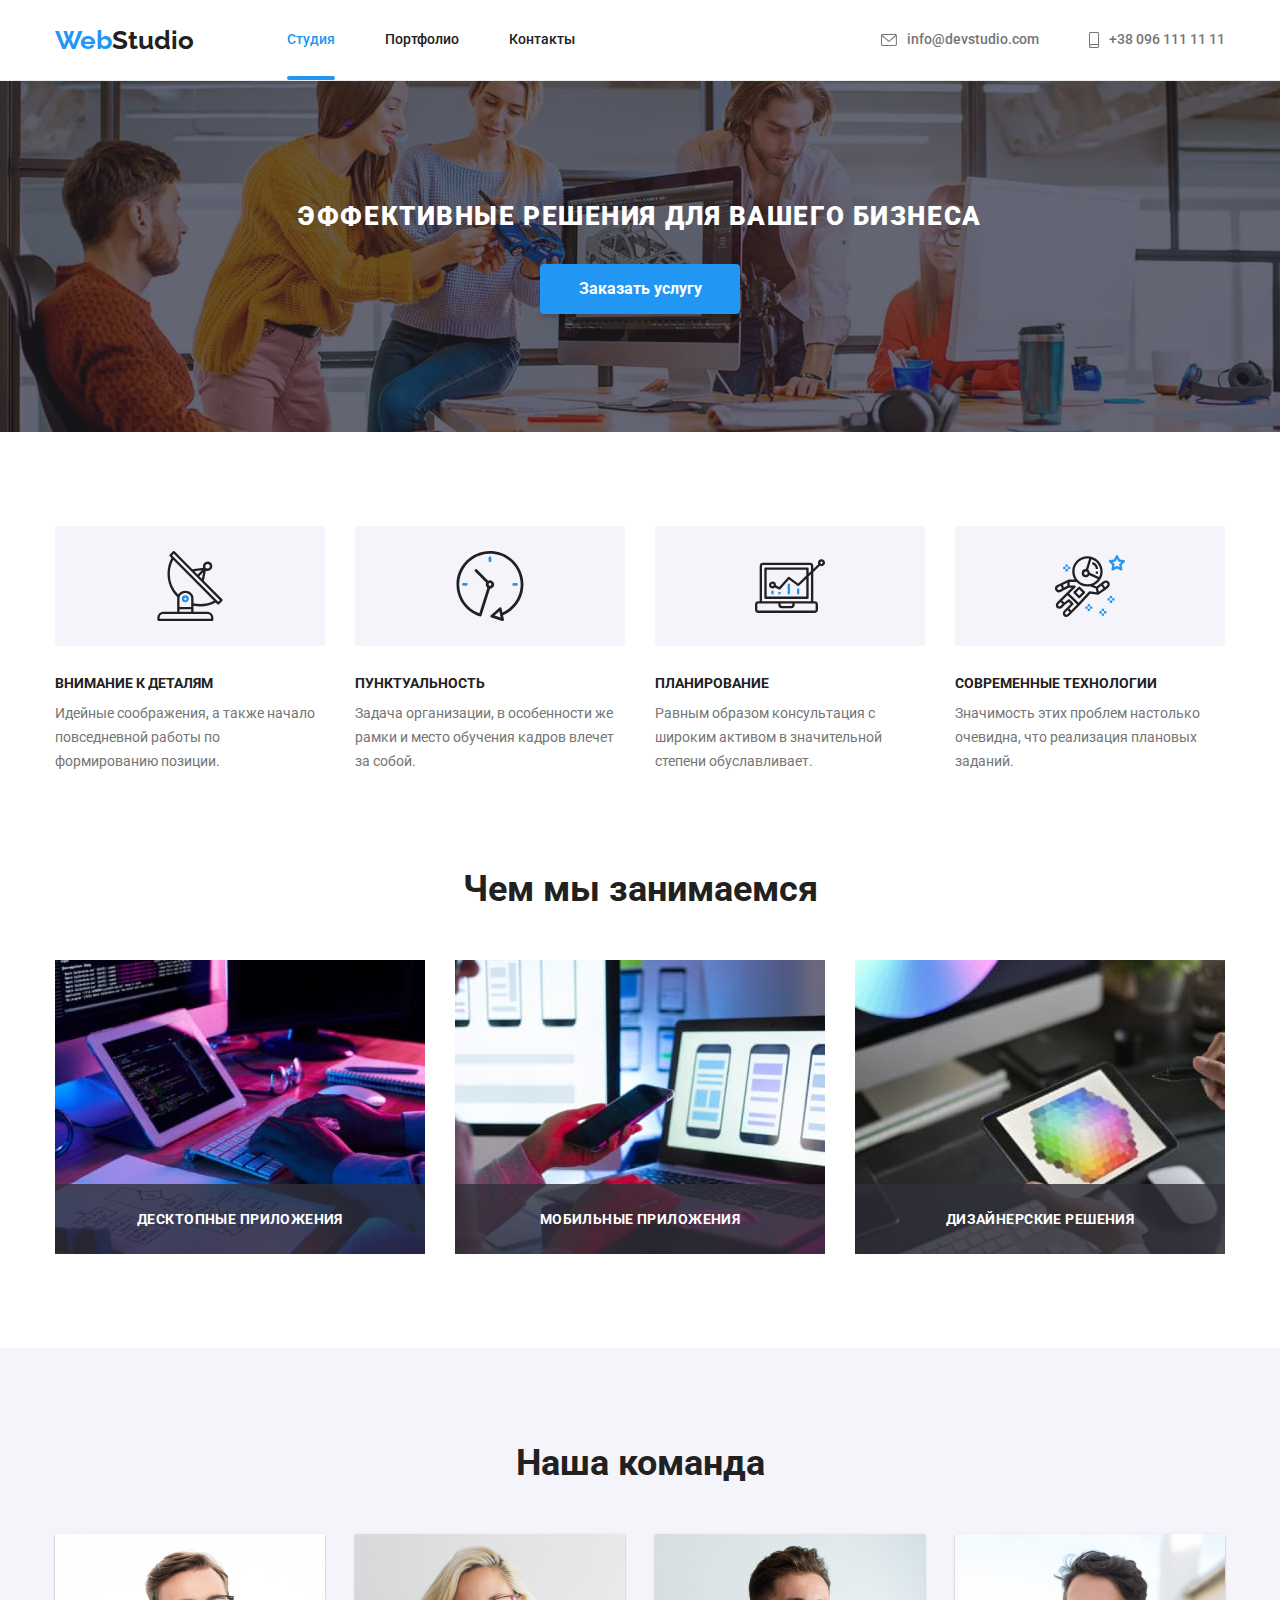
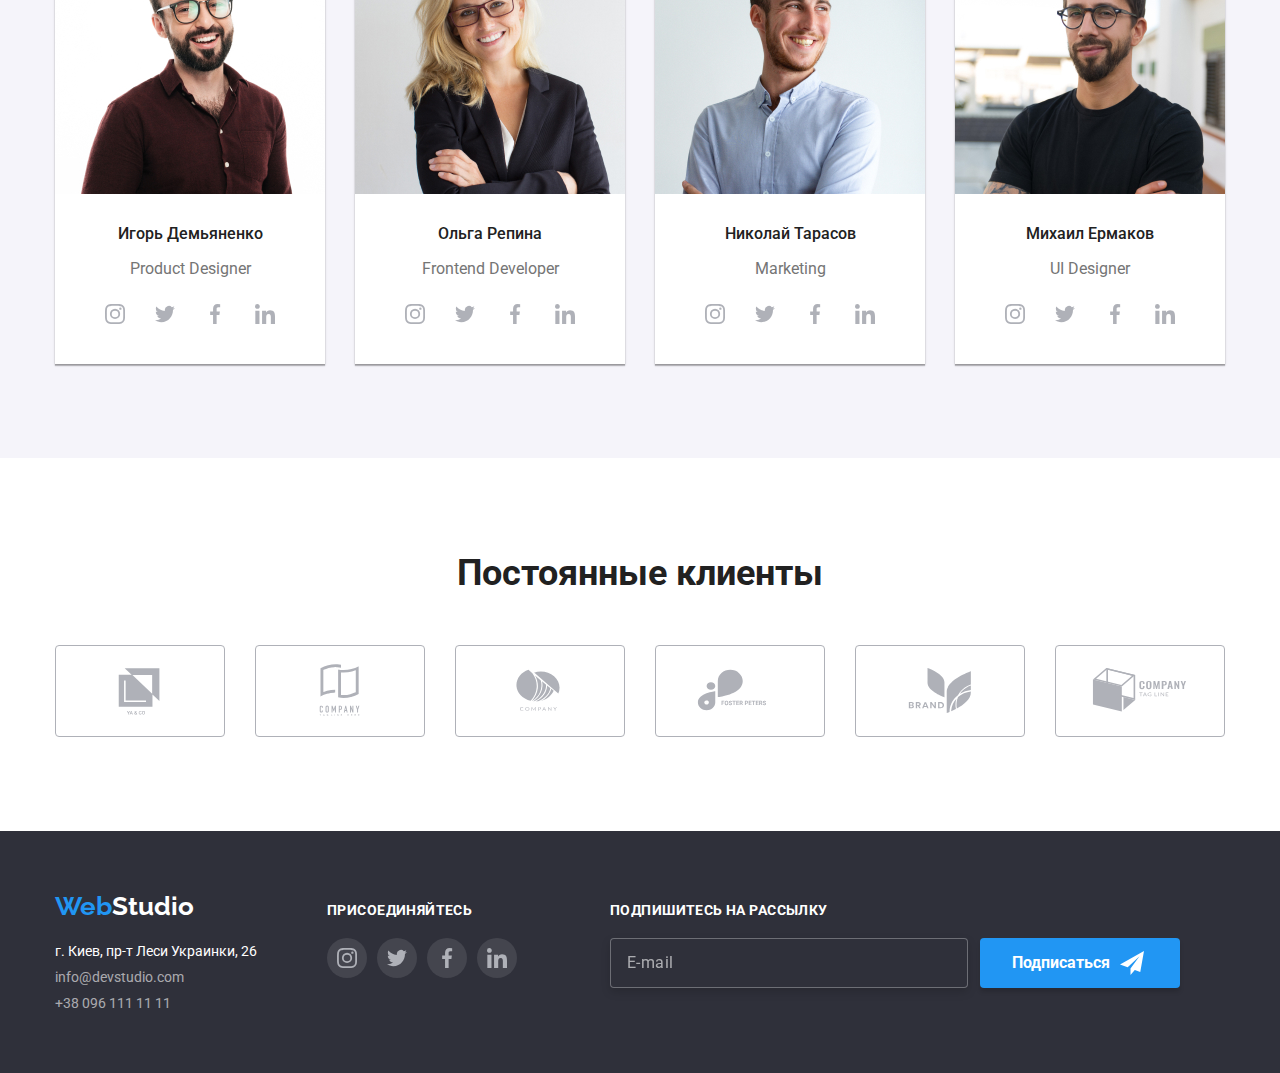
==== commit fa789556: "hw-8-9" ====
--- a/index.html
+++ b/index.html
@@ -105,13 +105,13 @@
         <div class="container">
           <h2 class="title-about-us">Чем мы занимаемся</h2>
             <ul class="about-us">
-          <li class="about-us__img"><img src="images/box1.jpg" alt="box1" width="370" height="294">
+          <li class="about-us__img"><img src="images/work/box1.jpg" alt="box1" width="370" height="294">
           <p class="about-us__description">Десктопные приложения</p>
         </li>
-          <li class="about-us__img"><img src="images/box2-2.jpg" alt="box2" width="370" height="294">
+          <li class="about-us__img"><img src="images/work/box2-2.jpg" alt="box2" width="370" height="294">
           <p class="about-us__description">Мобильные приложения</p>
         </li>
-          <li class="about-us__img"><img src="images/box3-2.jpg" alt="box3" width="370" height="294">
+          <li class="about-us__img"><img src="images/work/box3-2.jpg" alt="box3" width="370" height="294">
           <p class="about-us__description">Дизайнерские решения</p>
         </li>
           </ul>
--- a/css/main.min.css
+++ b/css/main.min.css
@@ -1,2 +1,2 @@
-.about-us-section{width:100%}.title-about-us{margin-bottom:50px;margin-top:0;font-weight:700;font-size:36px;line-height:1.17;text-align:center;color:#212121}.about-us{display:-webkit-box;display:-ms-flexbox;display:flex;margin-top:0;margin-bottom:0;padding-left:0;gap:30px}.about-us__img{position:relative}.about-us__description{position:absolute;bottom:0;left:0;width:100%;height:70px;margin:0;padding-top:27px;padding-bottom:27px;background:rgba(47,48,58,0.8);font-weight:700;font-size:14px;line-height:16px;text-align:center;letter-spacing:0.03em;text-transform:uppercase;color:#fff}@media (max-width: 1199px){.about-us-section{display:none}}h1,h2,h3{margin:0;padding:0}body{background-color:#fff;font-family:"Roboto", sans-serif}.container{max-width:1200px;width:100%;padding-left:15px;padding-right:15px;margin:0 auto}p{margin:0;padding:0}ul{list-style:none}a{text-decoration:none}section{padding-top:94px;padding-bottom:94px}img{display:block}@media (max-width: 1199px){section{padding:60px 0}}@media (max-width: 767px){.container{max-width:480px}}.benefits-section{padding-bottom:0}.benefits{margin-top:0;margin-bottom:0;display:-webkit-box;display:-ms-flexbox;display:flex;padding-left:0;gap:30px;width:100%}.benefits__item{width:270px}.benefits__title{margin-top:0;margin-bottom:10px;color:#212121;font-weight:700;font-size:14px;text-transform:uppercase;line-height:1.14}.benefits__symbol{display:-webkit-box;display:-ms-flexbox;display:flex;-webkit-box-pack:center;-ms-flex-pack:center;justify-content:center;-webkit-box-align:center;-ms-flex-align:center;align-items:center;height:120px;background-color:#f5f4fa;margin-bottom:30px;border-radius:4px}.benefits__icon{width:70px;height:70px}.benefits__description{margin-top:0;margin-bottom:0;color:#757575;font-weight:400;font-size:14px;line-height:1.71}@media (max-width: 1199px){.benefits{-ms-flex-wrap:wrap;flex-wrap:wrap;-webkit-box-pack:center;-ms-flex-pack:center;justify-content:center}.benefits__item{width:calc(50% - 30px)}.benefits-section{padding-bottom:60px;padding-top:60px}}@media (max-width: 767px){.benefits{-webkit-box-orient:vertical;-webkit-box-direction:normal;-ms-flex-direction:column;flex-direction:column}.benefits__item{width:100%}.benefits__title{text-align:center}.benefits-section{padding-bottom:60px}}.button{padding:10px 32px;width:200px;cursor:pointer;color:#fff;background-color:#2196f3;font-weight:700;font-size:16px;-webkit-box-align:center;-ms-flex-align:center;align-items:center;text-align:center;line-height:1.88;-webkit-transition:background-color 250ms cubic-bezier(0.4, 0, 0.2, 1);transition:background-color 250ms cubic-bezier(0.4, 0, 0.2, 1);-webkit-box-shadow:0px 4px 4px rgba(0,0,0,0.15);box-shadow:0px 4px 4px rgba(0,0,0,0.15);border-radius:4px;border:none;display:block}.button:hover,.button:focus{background-color:#188ce8}.button__btn-submit{padding:10px;min-width:200px;margin:0 auto;cursor:pointer;color:#fff;background-color:#2196f3;font-weight:700;font-size:16px;-webkit-box-align:center;-ms-flex-align:center;align-items:center;text-align:center;line-height:1.88;-webkit-transition:background-color 250ms cubic-bezier(0.4, 0, 0.2, 1);transition:background-color 250ms cubic-bezier(0.4, 0, 0.2, 1)}.button__btn-submit:hover,.button__btn-submit:focus{background-color:#188ce8}.button__open-modal{margin:0 auto}footer{background:#2f303a;padding-top:60px;padding-bottom:60px}.foot{display:-webkit-box;display:-ms-flexbox;display:flex;-webkit-box-align:baseline;-ms-flex-align:baseline;align-items:baseline}.info-footer{display:block;padding-left:0;margin-top:0;margin-bottom:0}.info-footer__adress>a{display:inline-block;margin-bottom:9px;font-style:normal;font-weight:400;font-size:14px;line-height:1.17;color:#fff;-webkit-transition:color 250ms cubic-bezier(0.4, 0, 0.2, 1);transition:color 250ms cubic-bezier(0.4, 0, 0.2, 1)}.info-footer__adress>a:hover,.info-footer__adress>a:focus{color:#2196f3}.info-footer__mail>a{display:inline-block;margin-bottom:9px;font-style:normal;font-weight:400;font-size:14px;line-height:1.17;color:rgba(255,255,255,0.6);-webkit-transition:color 250ms cubic-bezier(0.4, 0, 0.2, 1);transition:color 250ms cubic-bezier(0.4, 0, 0.2, 1)}.info-footer__mail>a:hover,.info-footer__mail>a:focus{color:#2196f3}.info-footer__tel>a{display:inline-block;font-style:normal;font-weight:400;font-size:14px;line-height:1.17;color:rgba(255,255,255,0.6);-webkit-transition:color 250ms cubic-bezier(0.4, 0, 0.2, 1);transition:color 250ms cubic-bezier(0.4, 0, 0.2, 1)}.info-footer__tel>a:hover,.info-footer__tel>a:focus{color:#2196f3}.footer-sociale{margin-left:70px;padding:0}.title-sociale{font-style:normal;font-weight:700;font-size:14px;line-height:16px;letter-spacing:0.03em;text-transform:uppercase;margin-bottom:20px;color:#fff}.list-sociale{display:-webkit-box;display:-ms-flexbox;display:flex;margin:0;padding:0}.list-sociale li:not(:last-child){margin-right:10px}.list-sociale__link{display:-webkit-box;display:-ms-flexbox;display:flex;-webkit-box-pack:center;-ms-flex-pack:center;justify-content:center;-webkit-box-align:center;-ms-flex-align:center;align-items:center;width:40px;height:40px;background-color:rgba(255,255,255,0.1);border-radius:50%;color:#fff;-webkit-transition:background-color 250ms cubic-bezier(0.4, 0, 0.2, 1),color 250ms cubic-bezier(0.4, 0, 0.2, 1);transition:background-color 250ms cubic-bezier(0.4, 0, 0.2, 1),color 250ms cubic-bezier(0.4, 0, 0.2, 1)}.list-sociale__link:hover,.list-sociale__link:focus{color:#fff;background-color:#2196f3}.list-sociale__icon{width:20px;height:20px;fill:currentColor}.subscription{margin-left:93px}.subscription__title{font-style:normal;font-weight:700;font-size:14px;line-height:16px;letter-spacing:0.03em;text-transform:uppercase;margin-bottom:20px;color:#fff}.subscription__form{display:-webkit-box;display:-ms-flexbox;display:flex}.subscription__input{width:358px;height:50px;background:#2f303a;border:1px solid rgba(255,255,255,0.3);-webkit-box-sizing:border-box;box-sizing:border-box;-webkit-filter:drop-shadow(0px 4px 4px rgba(0,0,0,0.15));filter:drop-shadow(0px 4px 4px rgba(0,0,0,0.15));border-radius:4px;-webkit-transition:border 250ms cubic-bezier(0.4, 0, 0.2, 1);transition:border 250ms cubic-bezier(0.4, 0, 0.2, 1);font-weight:400;font-size:16px;line-height:20px;padding-left:16px;letter-spacing:0.03em;color:rgba(255,255,255,0.6)}.subscription__input:hover,.subscription__input:focus{border:1px solid #2196f3}.subscription__input::-webkit-input-placeholder{font-weight:400;font-size:16px;line-height:20px;display:-webkit-box;display:flex;-webkit-box-align:center;align-items:center;letter-spacing:0.03em;color:rgba(255,255,255,0.6)}.subscription__input:-ms-input-placeholder{font-weight:400;font-size:16px;line-height:20px;display:-ms-flexbox;display:flex;-ms-flex-align:center;align-items:center;letter-spacing:0.03em;color:rgba(255,255,255,0.6)}.subscription__input::-ms-input-placeholder{font-weight:400;font-size:16px;line-height:20px;display:-ms-flexbox;display:flex;-ms-flex-align:center;align-items:center;letter-spacing:0.03em;color:rgba(255,255,255,0.6)}.subscription__input::placeholder{font-weight:400;font-size:16px;line-height:20px;display:-webkit-box;display:-ms-flexbox;display:flex;-webkit-box-align:center;-ms-flex-align:center;align-items:center;letter-spacing:0.03em;color:rgba(255,255,255,0.6)}.subscription__button{display:-webkit-box;display:-ms-flexbox;display:flex;margin-left:12px;height:50px}.subscription__icon{margin-left:10px;fill:#fff}.subscription__svg{color:#fff}@media (max-width: 1199px){.foot{-ms-flex-wrap:wrap;flex-wrap:wrap;text-align:center;-ms-flex-pack:distribute;justify-content:space-around}.footer-sociale{margin:0}.subscription{width:100%;margin:0;padding-top:60px}.subscription__button{margin:0}.subscription__input{width:450px;margin-bottom:20px}.subscription__form{-webkit-box-orient:vertical;-webkit-box-direction:normal;-ms-flex-direction:column;flex-direction:column;-webkit-box-align:center;-ms-flex-align:center;align-items:center;text-align:center}}@media (max-width: 767px){.foot{-webkit-box-orient:vertical;-webkit-box-direction:normal;-ms-flex-direction:column;flex-direction:column;-webkit-box-align:center;-ms-flex-align:center;align-items:center;text-align:center}.footer-sociale{margin:0;padding-top:60px}.subscription__form{-webkit-box-orient:vertical;-webkit-box-direction:normal;-ms-flex-direction:column;flex-direction:column;-webkit-box-align:center;-ms-flex-align:center;align-items:center;text-align:center}.subscription__input{width:100%;margin-bottom:20px;padding:0 15px}.subscription{width:100%;margin:0;padding-top:60px}.subscription__button{margin:0}}.text-logo{display:inline-block;margin-bottom:20px;font-family:"Raleway";font-style:normal;font-weight:700;font-size:26px;line-height:1.19;color:#fff}.web-footer{color:#2196f3}.logo-header{font-family:"Raleway";font-style:normal;font-weight:700;font-size:26px;line-height:1.19;color:#212121}.web-header{color:#2196f3}@media (max-width: 767px){.logo-header{font-size:24px}}.main-banner{padding-top:200px;padding-bottom:200px;margin-top:0;text-align:center;text-align:center;background-repeat:no-repeat;background-size:cover;background-position:center;max-width:1600px;height:auto;margin-left:auto;margin-right:auto}.main-text{width:100%;margin-bottom:30px;margin-right:auto;margin-left:auto;margin-top:0;text-align:center;font-weight:900;font-size:44px;line-height:1.36;letter-spacing:0.06em;text-transform:uppercase;color:#fff}@media screen and (max-width: 767px){.main-text{font-size:26px;width:100%}.main-banner{padding:118px 60px;background-image:-webkit-gradient(linear, left top, left bottom, from(rgba(47,48,58,0.4)), to(rgba(47,48,58,0.4))),url("../../images/background-main-banner/bgmain-ban-mobile@1x.jpg");background-image:linear-gradient(rgba(47,48,58,0.4), rgba(47,48,58,0.4)),url("../../images/background-main-banner/bgmain-ban-mobile@1x.jpg")}}@media screen and (max-width: 767px) and (min-device-pixel-ratio: 2), screen and (max-width: 767px) and (-webkit-min-device-pixel-ratio: 2), screen and (max-width: 767px) and (min-resolution: 192dpi), screen and (max-width: 767px) and (min-resolution: 2dppx){.main-banner{background-image:-webkit-gradient(linear, left top, left bottom, from(rgba(47,48,58,0.4)), to(rgba(47,48,58,0.4))),url(../../images/background-main-banner/bgmain-ban-mobile@2x.jpg);background-image:linear-gradient(rgba(47,48,58,0.4), rgba(47,48,58,0.4)),url(../../images/background-main-banner/bgmain-ban-mobile@2x.jpg)}}@media screen and (min-width: 768px){.main-text{font-size:26px;width:100%}.main-banner{padding:118px 204px;background-image:-webkit-gradient(linear, left top, left bottom, from(rgba(47,48,58,0.4)), to(rgba(47,48,58,0.4))),url("../../images/background-main-banner/bgmain-ban-tablet@1x.jpg");background-image:linear-gradient(rgba(47,48,58,0.4), rgba(47,48,58,0.4)),url("../../images/background-main-banner/bgmain-ban-tablet@1x.jpg")}}@media screen and (min-width: 768px) and (min-device-pixel-ratio: 2), screen and (min-width: 768px) and (-webkit-min-device-pixel-ratio: 2), screen and (min-width: 768px) and (min-resolution: 192dpi), screen and (min-width: 768px) and (min-resolution: 2dppx){.main-banner{background-image:-webkit-gradient(linear, left top, left bottom, from(rgba(47,48,58,0.4)), to(rgba(47,48,58,0.4))),url(../../images/background-main-banner/bgmain-ban-tablet@2x.jpg);background-image:linear-gradient(rgba(47,48,58,0.4), rgba(47,48,58,0.4)),url(../../images/background-main-banner/bgmain-ban-tablet@2x.jpg)}}@media screen and (min-width: 1200px){.main-banner{background-image:-webkit-gradient(linear, left top, left bottom, from(rgba(47,48,58,0.4)), to(rgba(47,48,58,0.4))),url("../../images/background-main-banner/bgmain-ban-desktop@1x.jpg");background-image:linear-gradient(rgba(47,48,58,0.4), rgba(47,48,58,0.4)),url("../../images/background-main-banner/bgmain-ban-desktop@1x.jpg")}}@media screen and (min-width: 1200px) and (min-device-pixel-ratio: 2), screen and (min-width: 1200px) and (-webkit-min-device-pixel-ratio: 2), screen and (min-width: 1200px) and (min-resolution: 192dpi), screen and (min-width: 1200px) and (min-resolution: 2dppx){.main-banner{background-image:-webkit-gradient(linear, left top, left bottom, from(rgba(47,48,58,0.4)), to(rgba(47,48,58,0.4))),url(../../images/background-main-banner/bgmain-ban-desktop@2x.jpg);background-image:linear-gradient(rgba(47,48,58,0.4), rgba(47,48,58,0.4)),url(../../images/background-main-banner/bgmain-ban-desktop@2x.jpg)}}.mobile-menu{position:fixed;top:0;left:0;display:-webkit-box;display:-ms-flexbox;display:flex;-webkit-box-orient:vertical;-webkit-box-direction:normal;-ms-flex-direction:column;flex-direction:column;-webkit-box-pack:justify;-ms-flex-pack:justify;justify-content:space-between;width:100vw;height:100vh;padding:48px 0px 48px 40px;background-color:#fff;-webkit-box-shadow:0px 4px 8px rgba(0,0,0,0.04),0px 2px 4px rgba(0,0,0,0.08),0px 1px 3px rgba(0,0,0,0.16);box-shadow:0px 4px 8px rgba(0,0,0,0.04),0px 2px 4px rgba(0,0,0,0.08),0px 1px 3px rgba(0,0,0,0.16)}.mobile-menu.is-hidden{display:none}.mobile-menu__close-btn{position:absolute;right:15px;top:10px;width:40px;height:40px;cursor:pointer;-webkit-transition:fill 250ms cubic-bezier(0.4, 0, 0.2, 1);transition:fill 250ms cubic-bezier(0.4, 0, 0.2, 1)}.mobile-menu__close-btn:hover,.mobile-menu__close-btn:focus{fill:#2196f3}.mobile-list{display:-webkit-box;display:-ms-flexbox;display:flex;-webkit-box-orient:vertical;-webkit-box-direction:normal;-ms-flex-direction:column;flex-direction:column;-webkit-box-pack:justify;-ms-flex-pack:justify;justify-content:space-between;margin:0;padding-left:0;gap:32px}.mobile-list__link{display:block;color:#212121;font-size:40px;font-weight:500;line-height:1.14;-webkit-transition:color 250ms cubic-bezier(0.4, 0, 0.2, 1);transition:color 250ms cubic-bezier(0.4, 0, 0.2, 1)}.mobile-list__link:hover,.mobile-list__link:focus{color:#2196f3}.mobile-list .current{color:#2196f3}.mobile-info{display:-webkit-box;display:-ms-flexbox;display:flex;-ms-flex-wrap:wrap;flex-wrap:wrap;margin:0;padding-left:0;gap:32px}.mobile-info__tel{font-size:34px;font-weight:500;line-height:40px;letter-spacing:0.02em;color:#2196f3}.mobile-info__mail{font-weight:500;font-size:24px;line-height:28px;letter-spacing:0.02em;color:#757575}.mobile-sociale{padding-top:64px}.mobile-sociale__list{display:-webkit-box;display:-ms-flexbox;display:flex;-ms-flex-wrap:wrap;flex-wrap:wrap;margin:0;padding:0}.mobile-sociale__item:not(:last-child){border-right:1px solid rgba(33,33,33,0.2)}.mobile-sociale__link{font-weight:500;font-size:18px;line-height:22px;letter-spacing:0.02em;color:#2196f3;padding:0 10px}@media (max-width: 479px){.mobile-info__tel{font-size:30px}}.backdrop{position:fixed;width:100vw;height:100vh;top:0;left:0;background:rgba(0,0,0,0.2);will-change:visibility, opacity;-webkit-transition:visibility 250ms cubic-bezier(0.4, 0, 0.2, 1),opacity 250ms cubic-bezier(0.4, 0, 0.2, 1);transition:visibility 250ms cubic-bezier(0.4, 0, 0.2, 1),opacity 250ms cubic-bezier(0.4, 0, 0.2, 1);padding:0 15px;display:-webkit-box;display:-ms-flexbox;display:flex;-webkit-box-pack:center;-ms-flex-pack:center;justify-content:center;-webkit-box-align:center;-ms-flex-align:center;align-items:center}.backdrop.is-hidden{visibility:hidden;opacity:0;pointer-events:none}.modal{position:relative;width:100%;max-width:528px;max-height:609px;border-radius:4px;background:#fff}.close-icon{position:absolute;top:8px;right:8px;display:-webkit-box;display:-ms-flexbox;display:flex;-webkit-box-pack:center;-ms-flex-pack:center;justify-content:center;-webkit-box-align:center;-ms-flex-align:center;align-items:center;background-color:#fff;width:30px;height:30px;border:1px solid rgba(0,0,0,0.1);border-radius:50%;cursor:pointer;-webkit-transition:fill 250ms cubic-bezier(0.4, 0, 0.2, 1);transition:fill 250ms cubic-bezier(0.4, 0, 0.2, 1)}.close-icon:hover,.close-icon:focus{fill:#2196f3}.data-user{padding:40px}.form-order{margin-bottom:20px}.title-order{margin-bottom:12px;color:#212121;font-weight:700;font-size:20px;line-height:1.15;text-align:center}.form-field{display:-webkit-box;display:-ms-flexbox;display:flex;-webkit-box-orient:vertical;-webkit-box-direction:normal;-ms-flex-direction:column;flex-direction:column}.form-field:not(:last-child){margin-bottom:10px}.form-field label{margin-bottom:4px;color:#757575;font-size:12px;line-height:1.167;letter-spacing:0.01em}.form-field input{width:100%;height:40px;border:1px solid rgba(33,33,33,0.2);-webkit-box-sizing:border-box;box-sizing:border-box;border-radius:4px;padding-left:42px}.input-wrap{position:relative;color:#212121}.input-wrap input:focus,.input-wrap input:focus-visible{border:1px solid #2196f3;outline:none}.input-wrap input:focus ~ .icon-form{color:#2196f3}.icon-form{position:absolute;top:50%;left:12px;-webkit-transform:translateY(-50%);transform:translateY(-50%);width:18px;height:18px;fill:currentColor}.comment-user{width:100%;height:120px;resize:none;border:1px solid rgba(33,33,33,0.2);-webkit-box-sizing:border-box;box-sizing:border-box;border-radius:4px;padding:12px 16px;font-size:12px;line-height:1.167;letter-spacing:0.01em}.comment-user:focus,.comment-user:focus-visible{border:1px solid #2196f3;outline:none}.comment-user::-webkit-input-placeholder{color:rgba(117,117,117,0.5)}.comment-user:-ms-input-placeholder{color:rgba(117,117,117,0.5)}.comment-user::-ms-input-placeholder{color:rgba(117,117,117,0.5)}.comment-user::placeholder{color:rgba(117,117,117,0.5)}.accept-rule{display:-webkit-box;display:-ms-flexbox;display:flex;-webkit-box-pack:center;-ms-flex-pack:center;justify-content:center;position:relative;-webkit-box-align:center;-ms-flex-align:center;align-items:center;margin-bottom:30px;color:#757575;font-size:14px;line-height:1.714}.checkbox{display:none}.checkbox:checked+.icon-checkbox{background-color:#2196f3;border:2px solid #2196f3}.checkbox:checked+.icon-checkbox>.icon-check{fill-opacity:1;stroke-opacity:1}.icon-checkbox{position:relative;display:block;margin-right:7px;width:16px;height:15px;background-color:#fff;border:2px solid #212121;border-radius:2px}.icon-check{position:absolute;top:50%;left:50%;-webkit-transform:translate(-50%, -50%) scale(2);transform:translate(-50%, -50%) scale(2);width:6px;height:4px;fill:#fff;fill-opacity:0;stroke-opacity:0;display:-webkit-box;display:-ms-flexbox;display:flex;-webkit-box-pack:center;-ms-flex-pack:center;justify-content:center;-webkit-box-align:center;-ms-flex-align:center;align-items:center}.contract{margin-left:5px;text-decoration:underline;text-underline-position:under;color:#2196f3;font-size:14px;line-height:1.714}@media (max-width: 767px){.accept-rule,.contract{font-size:12px}}@media (max-width: 479px){.title-order{font-size:14px}.accept-rule{margin-bottom:15px}.data-user{padding:30px}}.page-header{background-color:#fff;border-bottom:1px solid #ececec;width:100%}.header-all{display:-webkit-box;display:-ms-flexbox;display:flex;-webkit-box-align:center;-ms-flex-align:center;align-items:center;min-height:80px}.site-nav{display:-webkit-box;display:-ms-flexbox;display:flex;margin-left:93px;margin-top:0;margin-bottom:0;padding-left:0;gap:50px}.site-nav__link{display:block;padding-top:32px;padding-bottom:32px;color:#212121;font-size:14px;font-weight:500;line-height:1.14;-webkit-transition:color 250ms cubic-bezier(0.4, 0, 0.2, 1);transition:color 250ms cubic-bezier(0.4, 0, 0.2, 1)}.site-nav__link:hover,.site-nav__link:focus{color:#2196f3}.site-nav .current{color:#2196f3;font-size:14px;font-weight:500;line-height:1.14;position:relative}.site-nav .current::after{content:"";position:absolute;bottom:0;left:0;width:100%;border:2px solid #2196f3;border-radius:2px;background-color:#2196f3}.auth-nav{display:-webkit-box;display:-ms-flexbox;display:flex;-webkit-box-pack:end;-ms-flex-pack:end;justify-content:flex-end;margin-left:auto;margin-top:0;margin-bottom:0;padding-left:0;gap:50px}.auth-nav__link{display:-webkit-box;display:-ms-flexbox;display:flex;-webkit-box-pack:center;-ms-flex-pack:center;justify-content:center;-webkit-box-align:center;-ms-flex-align:center;align-items:center;padding-top:32px;padding-bottom:32px;color:#757575;font-size:14px;font-weight:500;line-height:1.14;-webkit-transition:color 250ms cubic-bezier(0.4, 0, 0.2, 1);transition:color 250ms cubic-bezier(0.4, 0, 0.2, 1)}.auth-nav__link:hover,.auth-nav__link:focus{color:#2196f3}.auth-nav__icon-mail{display:block;width:16px;height:12px;margin-right:10px;fill:currentColor}.auth-nav__icon-tel{display:block;width:10px;height:16px;margin-right:10px;fill:currentColor}.menu-burger{display:none;width:40px;height:40px;padding:12px 8px;margin:0;cursor:pointer}.menu-burger__line{background-color:#212121;width:100%;height:2.6px;display:block}.menu-burger__line:hover,.menu-burger__line:focus{background-color:#2196f3}.menu-burger__line:not(:last-child){margin-bottom:4px}.menu-burger:hover .menu-burger__line{background-color:#2196f3}@media (max-width: 1199px){.header-all{min-height:80px}.auth-nav{-webkit-box-orient:vertical;-webkit-box-direction:normal;-ms-flex-direction:column;flex-direction:column;gap:10px}.auth-nav__link{padding:0;-webkit-box-pack:start;-ms-flex-pack:start;justify-content:flex-start}}@media (max-width: 767px){.header-all{min-height:60px;-webkit-box-pack:justify;-ms-flex-pack:justify;justify-content:space-between;padding:0 15px}.site-nav,.auth-nav{display:none}.menu-burger{display:block}}.partners-title{margin-top:0;margin-bottom:50px;font-weight:700;font-size:36px;line-height:1.17;text-align:center;color:#212121}.partners{display:-webkit-box;display:-ms-flexbox;display:flex;margin:0;padding:0;gap:30px}.partners__logo{display:-webkit-box;display:-ms-flexbox;display:flex;-webkit-box-pack:center;-ms-flex-pack:center;justify-content:center;-webkit-box-align:center;-ms-flex-align:center;align-items:center;width:100%;height:100%;border:1px solid #afb1b8;border-radius:4px;text-align:center;color:#afb1b8;-webkit-transition:color 250ms cubic-bezier(0.4, 0, 0.2, 1),border 250ms cubic-bezier(0.4, 0, 0.2, 1);transition:color 250ms cubic-bezier(0.4, 0, 0.2, 1),border 250ms cubic-bezier(0.4, 0, 0.2, 1)}.partners__logo:hover,.partners__logo:focus{color:#2196f3;border:1px solid #2196f3}.partners__icon{width:106px;height:60px;fill:currentColor}.partners__list-element{width:100%;min-height:92px}@media (max-width: 1199px){.partners{-ms-flex-wrap:wrap;flex-wrap:wrap;-webkit-box-pack:center;-ms-flex-pack:center;justify-content:center}.partners__list-element{width:calc(33% - 30px)}}@media (max-width: 767px){.partners{-ms-flex-wrap:wrap;flex-wrap:wrap}.partners__list-element{width:calc(50% - 15px)}.partners-title{font-size:28px;margin-bottom:30px}}.hidden{display:none}.button-nav{display:-webkit-box;display:-ms-flexbox;display:flex;-webkit-box-pack:center;-ms-flex-pack:center;justify-content:center;-webkit-box-align:center;-ms-flex-align:center;align-items:center;margin-top:0;margin-bottom:50px;margin-left:auto;margin-right:auto;padding-left:0;gap:8px}.button-nav__button{padding:6px 22px;width:-webkit-max-content;width:-moz-max-content;width:max-content;border:0;-webkit-box-shadow:none;box-shadow:none;background:#f5f4fa;font-weight:500;font-size:16px;line-height:1.63;text-align:center;color:#212121;-webkit-transition:color 250ms cubic-bezier(0.4, 0, 0.2, 1),background-color 250ms cubic-bezier(0.4, 0, 0.2, 1),border-radius 250ms cubic-bezier(0.4, 0, 0.2, 1),-webkit-box-shadow 250ms cubic-bezier(0.4, 0, 0.2, 1);transition:color 250ms cubic-bezier(0.4, 0, 0.2, 1),background-color 250ms cubic-bezier(0.4, 0, 0.2, 1),border-radius 250ms cubic-bezier(0.4, 0, 0.2, 1),-webkit-box-shadow 250ms cubic-bezier(0.4, 0, 0.2, 1);transition:color 250ms cubic-bezier(0.4, 0, 0.2, 1),background-color 250ms cubic-bezier(0.4, 0, 0.2, 1),box-shadow 250ms cubic-bezier(0.4, 0, 0.2, 1),border-radius 250ms cubic-bezier(0.4, 0, 0.2, 1);transition:color 250ms cubic-bezier(0.4, 0, 0.2, 1),background-color 250ms cubic-bezier(0.4, 0, 0.2, 1),box-shadow 250ms cubic-bezier(0.4, 0, 0.2, 1),border-radius 250ms cubic-bezier(0.4, 0, 0.2, 1),-webkit-box-shadow 250ms cubic-bezier(0.4, 0, 0.2, 1)}.button-nav__button:hover,.button-nav__button:focus{outline:none;background-color:#2196f3;color:#fff;-webkit-box-shadow:0px 3px 1px rgba(0,0,0,0.1),0px 1px 2px rgba(0,0,0,0.08),0px 2px 2px rgba(0,0,0,0.12);box-shadow:0px 3px 1px rgba(0,0,0,0.1),0px 1px 2px rgba(0,0,0,0.08),0px 2px 2px rgba(0,0,0,0.12);border-radius:4px}.button-nav .current{background-color:#2196f3;color:#fff;-webkit-box-shadow:0px 3px 1px rgba(0,0,0,0.1),0px 1px 2px rgba(0,0,0,0.08),0px 2px 2px rgba(0,0,0,0.12);box-shadow:0px 3px 1px rgba(0,0,0,0.1),0px 1px 2px rgba(0,0,0,0.08),0px 2px 2px rgba(0,0,0,0.12)}.card{display:-webkit-box;display:-ms-flexbox;display:flex;-webkit-box-pack:center;-ms-flex-pack:center;justify-content:center;-ms-flex-wrap:wrap;flex-wrap:wrap;padding-left:0;gap:30px}.card__link{display:block;max-width:100%;text-decoration:none;-webkit-transition:-webkit-box-shadow 250ms cubic-bezier(0.4, 0, 0.2, 1);transition:-webkit-box-shadow 250ms cubic-bezier(0.4, 0, 0.2, 1);transition:box-shadow 250ms cubic-bezier(0.4, 0, 0.2, 1);transition:box-shadow 250ms cubic-bezier(0.4, 0, 0.2, 1), -webkit-box-shadow 250ms cubic-bezier(0.4, 0, 0.2, 1)}.card__text{position:absolute;top:0;left:0;bottom:0;display:-webkit-box;display:-ms-flexbox;display:flex;-webkit-box-align:center;-ms-flex-align:center;align-items:center;padding:0 24px;font-weight:400;font-size:18px;line-height:1.56;color:#fff;background-color:rgba(33,150,243,0.9);-webkit-transform:translateY(100%);transform:translateY(100%);-webkit-transition:-webkit-transform 250ms cubic-bezier(0.4, 0, 0.2, 1);transition:-webkit-transform 250ms cubic-bezier(0.4, 0, 0.2, 1);transition:transform 250ms cubic-bezier(0.4, 0, 0.2, 1);transition:transform 250ms cubic-bezier(0.4, 0, 0.2, 1), -webkit-transform 250ms cubic-bezier(0.4, 0, 0.2, 1)}.card__thumb{position:relative;height:294px;overflow:hidden;display:-webkit-box;display:-ms-flexbox;display:flex;-webkit-box-align:end;-ms-flex-align:end;align-items:flex-end}.card__img{width:100%;height:auto}.card__link:hover .card__text{-webkit-transform:translateY(0);transform:translateY(0)}.card__link:hover,.card__link:focus{-webkit-box-shadow:0px 1px 1px rgba(0,0,0,0.12),0px 4px 4px rgba(0,0,0,0.06),1px 4px 6px rgba(0,0,0,0.16);box-shadow:0px 1px 1px rgba(0,0,0,0.12),0px 4px 4px rgba(0,0,0,0.06),1px 4px 6px rgba(0,0,0,0.16)}.card__description{padding:20px 24px;border-left:1px solid #eeeeee;border-bottom:1px solid #eeeeee;border-right:1px solid #eeeeee}.card__title{margin-bottom:4px;font-weight:700;font-size:18px;line-height:2;color:#212121;background:#fff}.card__meta{margin:0;font-weight:400;font-size:16px;line-height:1.88;background:#fff;color:#757575}@media (min-width: 768px){.card{margin:0;-ms-flex-wrap:wrap;flex-wrap:wrap;-webkit-box-pack:start;-ms-flex-pack:start;justify-content:flex-start}.card__item{width:calc(50% - 15px)}.card .card__link{max-width:100%}}@media (max-width: 767px){.header-all{min-height:60px;-webkit-box-align:center;-ms-flex-align:center;align-items:center}.site-nav,.auth-nav{display:none}.menu-burger{display:block;margin:0}.button-nav{-ms-flex-wrap:wrap;flex-wrap:wrap;margin-bottom:40px;-webkit-box-pack:start;-ms-flex-pack:start;justify-content:start}.card__description{width:100%}.card__item{width:100%}}.sociale{display:-webkit-box;display:-ms-flexbox;display:flex;-webkit-box-pack:center;-ms-flex-pack:center;justify-content:center;-webkit-box-align:center;-ms-flex-align:center;align-items:center}.sociale-team{display:-webkit-box;display:-ms-flexbox;display:flex;margin:0;padding:0}.sociale-team__link{display:-webkit-box;display:-ms-flexbox;display:flex;-webkit-box-pack:center;-ms-flex-pack:center;justify-content:center;-webkit-box-align:center;-ms-flex-align:center;align-items:center;width:40px;height:40px;background-color:#fff;border-radius:50%;color:#afb1b8;-webkit-transition:background-color 250ms cubic-bezier(0.4, 0, 0.2, 1),color 250ms cubic-bezier(0.4, 0, 0.2, 1);transition:background-color 250ms cubic-bezier(0.4, 0, 0.2, 1),color 250ms cubic-bezier(0.4, 0, 0.2, 1)}.sociale-team__link:hover,.sociale-team__link:focus{color:#fff;background-color:#2196f3}.sociale-team li:not(:last-child){margin-right:10px}.sociale-team__icon{width:20px;height:20px;fill:currentColor}.team{background-color:#f5f4fa}.text-team{margin-top:0;margin-bottom:50px;font-weight:700;font-size:36px;line-height:1.17;text-align:center;color:#212121}.team-name{display:-webkit-box;display:-ms-flexbox;display:flex;margin-top:0;margin-bottom:0;padding-left:0;gap:30px}.team-name__item{-webkit-box-shadow:0px 1px 3px rgba(0,0,0,0.12),0px 1px 1px rgba(0,0,0,0.14),0px 2px 1px rgba(0,0,0,0.2);box-shadow:0px 1px 3px rgba(0,0,0,0.12),0px 1px 1px rgba(0,0,0,0.14),0px 2px 1px rgba(0,0,0,0.2)}.name-description{padding-top:30px;padding-bottom:30px;background-color:#fff}.name-description__name{margin-top:0;margin-bottom:0;font-weight:500;font-size:16px;line-height:1.19;color:#212121;text-align:center}.name-description__profession{margin-top:16px;margin-bottom:16px;font-weight:400;font-size:16px;line-height:1.19;color:#757575;text-align:center}@media (max-width: 1199px){.text-team{font-size:28px;margin-bottom:30px}.team-name{-ms-flex-wrap:wrap;flex-wrap:wrap}.team-name__item{width:calc(50% - 15px)}.team-name__item img{width:100%;height:auto}}@media (max-width: 767px){.team-name{-webkit-box-orient:vertical;-webkit-box-direction:normal;-ms-flex-direction:column;flex-direction:column}.team-name__item{width:100%}.team-name__item img{width:100%;height:auto}.text-team{font-size:28px;margin-bottom:30px}}
+.about-us-section{width:100%}.title-about-us{margin-bottom:50px;margin-top:0;font-weight:700;font-size:36px;line-height:1.17;text-align:center;color:#212121}.about-us{display:-webkit-box;display:-ms-flexbox;display:flex;margin-top:0;margin-bottom:0;padding-left:0;gap:30px}.about-us__img{position:relative}.about-us__description{position:absolute;bottom:0;left:0;width:100%;height:70px;margin:0;padding-top:27px;padding-bottom:27px;background:rgba(47,48,58,0.8);font-weight:700;font-size:14px;line-height:16px;text-align:center;letter-spacing:0.03em;text-transform:uppercase;color:#fff}@media (max-width: 1199px){.about-us-section{display:none}}h1,h2,h3{margin:0;padding:0}body{background-color:#fff;font-family:"Roboto", sans-serif}.container{max-width:1200px;width:100%;padding-left:15px;padding-right:15px;margin:0 auto}p{margin:0;padding:0}ul{list-style:none}a{text-decoration:none}section{padding-top:94px;padding-bottom:94px}img{display:block}@media (max-width: 1199px){section{padding:60px 0}}@media (max-width: 767px){.container{max-width:480px}}.benefits-section{padding-bottom:0}.benefits{margin-top:0;margin-bottom:0;display:-webkit-box;display:-ms-flexbox;display:flex;padding-left:0;gap:30px;width:100%}.benefits__item{width:270px}.benefits__title{margin-top:0;margin-bottom:10px;color:#212121;font-weight:700;font-size:14px;text-transform:uppercase;line-height:1.14}.benefits__symbol{display:-webkit-box;display:-ms-flexbox;display:flex;-webkit-box-pack:center;-ms-flex-pack:center;justify-content:center;-webkit-box-align:center;-ms-flex-align:center;align-items:center;height:120px;background-color:#f5f4fa;margin-bottom:30px;border-radius:4px}.benefits__icon{width:70px;height:70px}.benefits__description{margin-top:0;margin-bottom:0;color:#757575;font-weight:400;font-size:14px;line-height:1.71}@media (max-width: 1199px){.benefits{-ms-flex-wrap:wrap;flex-wrap:wrap;-webkit-box-pack:center;-ms-flex-pack:center;justify-content:center}.benefits__item{width:calc(50% - 30px)}.benefits-section{padding-bottom:60px;padding-top:60px}}@media (max-width: 767px){.benefits{-webkit-box-orient:vertical;-webkit-box-direction:normal;-ms-flex-direction:column;flex-direction:column}.benefits__item{width:100%}.benefits__title{text-align:center}.benefits-section{padding-bottom:60px}}.button{padding:10px 32px;width:200px;cursor:pointer;color:#fff;background-color:#2196f3;font-weight:700;font-size:16px;-webkit-box-align:center;-ms-flex-align:center;align-items:center;text-align:center;line-height:1.88;-webkit-transition:background-color 250ms cubic-bezier(0.4, 0, 0.2, 1);transition:background-color 250ms cubic-bezier(0.4, 0, 0.2, 1);-webkit-box-shadow:0px 4px 4px rgba(0,0,0,0.15);box-shadow:0px 4px 4px rgba(0,0,0,0.15);border-radius:4px;border:none;display:block}.button:hover,.button:focus{background-color:#188ce8}.button__btn-submit{padding:10px;min-width:200px;margin:0 auto;cursor:pointer;color:#fff;background-color:#2196f3;font-weight:700;font-size:16px;-webkit-box-align:center;-ms-flex-align:center;align-items:center;text-align:center;line-height:1.88;-webkit-transition:background-color 250ms cubic-bezier(0.4, 0, 0.2, 1);transition:background-color 250ms cubic-bezier(0.4, 0, 0.2, 1)}.button__btn-submit:hover,.button__btn-submit:focus{background-color:#188ce8}.button__open-modal{margin:0 auto}footer{background:#2f303a;padding-top:60px;padding-bottom:60px}.foot{display:-webkit-box;display:-ms-flexbox;display:flex;-webkit-box-align:baseline;-ms-flex-align:baseline;align-items:baseline}.info-footer{display:block;padding-left:0;margin-top:0;margin-bottom:0}.info-footer__adress>a{display:inline-block;margin-bottom:9px;font-style:normal;font-weight:400;font-size:14px;line-height:1.17;color:#fff;-webkit-transition:color 250ms cubic-bezier(0.4, 0, 0.2, 1);transition:color 250ms cubic-bezier(0.4, 0, 0.2, 1)}.info-footer__adress>a:hover,.info-footer__adress>a:focus{color:#2196f3}.info-footer__mail>a{display:inline-block;margin-bottom:9px;font-style:normal;font-weight:400;font-size:14px;line-height:1.17;color:rgba(255,255,255,0.6);-webkit-transition:color 250ms cubic-bezier(0.4, 0, 0.2, 1);transition:color 250ms cubic-bezier(0.4, 0, 0.2, 1)}.info-footer__mail>a:hover,.info-footer__mail>a:focus{color:#2196f3}.info-footer__tel>a{display:inline-block;font-style:normal;font-weight:400;font-size:14px;line-height:1.17;color:rgba(255,255,255,0.6);-webkit-transition:color 250ms cubic-bezier(0.4, 0, 0.2, 1);transition:color 250ms cubic-bezier(0.4, 0, 0.2, 1)}.info-footer__tel>a:hover,.info-footer__tel>a:focus{color:#2196f3}.footer-sociale{margin-left:70px;padding:0}.title-sociale{font-style:normal;font-weight:700;font-size:14px;line-height:16px;letter-spacing:0.03em;text-transform:uppercase;margin-bottom:20px;color:#fff}.list-sociale{display:-webkit-box;display:-ms-flexbox;display:flex;margin:0;padding:0}.list-sociale li:not(:last-child){margin-right:10px}.list-sociale__link{display:-webkit-box;display:-ms-flexbox;display:flex;-webkit-box-pack:center;-ms-flex-pack:center;justify-content:center;-webkit-box-align:center;-ms-flex-align:center;align-items:center;width:40px;height:40px;background-color:rgba(255,255,255,0.1);border-radius:50%;color:#fff;-webkit-transition:background-color 250ms cubic-bezier(0.4, 0, 0.2, 1),color 250ms cubic-bezier(0.4, 0, 0.2, 1);transition:background-color 250ms cubic-bezier(0.4, 0, 0.2, 1),color 250ms cubic-bezier(0.4, 0, 0.2, 1)}.list-sociale__link:hover,.list-sociale__link:focus{color:#fff;background-color:#2196f3}.list-sociale__icon{width:20px;height:20px;fill:currentColor}.subscription{margin-left:93px}.subscription__title{font-style:normal;font-weight:700;font-size:14px;line-height:16px;letter-spacing:0.03em;text-transform:uppercase;margin-bottom:20px;color:#fff}.subscription__form{display:-webkit-box;display:-ms-flexbox;display:flex}.subscription__input{width:358px;height:50px;background:#2f303a;border:1px solid rgba(255,255,255,0.3);-webkit-box-sizing:border-box;box-sizing:border-box;-webkit-filter:drop-shadow(0px 4px 4px rgba(0,0,0,0.15));filter:drop-shadow(0px 4px 4px rgba(0,0,0,0.15));border-radius:4px;-webkit-transition:border 250ms cubic-bezier(0.4, 0, 0.2, 1);transition:border 250ms cubic-bezier(0.4, 0, 0.2, 1);font-weight:400;font-size:16px;line-height:20px;padding-left:16px;letter-spacing:0.03em;color:rgba(255,255,255,0.6)}.subscription__input:hover,.subscription__input:focus{border:1px solid #2196f3}.subscription__input::-webkit-input-placeholder{font-weight:400;font-size:16px;line-height:20px;display:-webkit-box;display:flex;-webkit-box-align:center;align-items:center;letter-spacing:0.03em;color:rgba(255,255,255,0.6)}.subscription__input:-ms-input-placeholder{font-weight:400;font-size:16px;line-height:20px;display:-ms-flexbox;display:flex;-ms-flex-align:center;align-items:center;letter-spacing:0.03em;color:rgba(255,255,255,0.6)}.subscription__input::-ms-input-placeholder{font-weight:400;font-size:16px;line-height:20px;display:-ms-flexbox;display:flex;-ms-flex-align:center;align-items:center;letter-spacing:0.03em;color:rgba(255,255,255,0.6)}.subscription__input::placeholder{font-weight:400;font-size:16px;line-height:20px;display:-webkit-box;display:-ms-flexbox;display:flex;-webkit-box-align:center;-ms-flex-align:center;align-items:center;letter-spacing:0.03em;color:rgba(255,255,255,0.6)}.subscription__button{display:-webkit-box;display:-ms-flexbox;display:flex;margin-left:12px;height:50px}.subscription__icon{margin-left:10px;fill:#fff}.subscription__svg{color:#fff}@media (max-width: 1199px){.foot{-ms-flex-wrap:wrap;flex-wrap:wrap;text-align:center;-ms-flex-pack:distribute;justify-content:space-around}.footer-sociale{margin:0}.subscription{width:100%;margin:0;padding-top:60px}.subscription__button{margin:0}.subscription__input{width:450px;margin-bottom:20px}.subscription__form{-webkit-box-orient:vertical;-webkit-box-direction:normal;-ms-flex-direction:column;flex-direction:column;-webkit-box-align:center;-ms-flex-align:center;align-items:center;text-align:center}}@media (max-width: 767px){.foot{-webkit-box-orient:vertical;-webkit-box-direction:normal;-ms-flex-direction:column;flex-direction:column;-webkit-box-align:center;-ms-flex-align:center;align-items:center;text-align:center}.footer-sociale{margin:0;padding-top:60px}.subscription__form{-webkit-box-orient:vertical;-webkit-box-direction:normal;-ms-flex-direction:column;flex-direction:column;-webkit-box-align:center;-ms-flex-align:center;align-items:center;text-align:center}.subscription__input{width:100%;margin-bottom:20px;padding:0 15px}.subscription{width:100%;margin:0;padding-top:60px}.subscription__button{margin:0}}.text-logo{display:inline-block;margin-bottom:20px;font-family:"Raleway";font-style:normal;font-weight:700;font-size:26px;line-height:1.19;color:#fff}.web-footer{color:#2196f3}.logo-header{font-family:"Raleway";font-style:normal;font-weight:700;font-size:26px;line-height:1.19;color:#212121}.web-header{color:#2196f3}@media (max-width: 767px){.logo-header{font-size:24px}}.main-banner{padding-top:200px;padding-bottom:200px;margin-top:0;text-align:center;text-align:center;background-repeat:no-repeat;background-size:cover;background-position:center;max-width:1600px;height:auto;margin-left:auto;margin-right:auto}.main-text{width:100%;margin-bottom:30px;margin-right:auto;margin-left:auto;margin-top:0;text-align:center;font-weight:900;font-size:44px;line-height:1.36;letter-spacing:0.06em;text-transform:uppercase;color:#fff}@media screen and (max-width: 767px){.main-text{font-size:26px;width:100%}.main-banner{padding:118px 60px;background-image:-webkit-gradient(linear, left top, left bottom, from(rgba(47,48,58,0.4)), to(rgba(47,48,58,0.4))),url("../../images/background-main-banner/bgmain-ban-mobile@1x.jpg");background-image:linear-gradient(rgba(47,48,58,0.4), rgba(47,48,58,0.4)),url("../../images/background-main-banner/bgmain-ban-mobile@1x.jpg")}}@media screen and (max-width: 767px) and (min-device-pixel-ratio: 2), screen and (max-width: 767px) and (-webkit-min-device-pixel-ratio: 2), screen and (max-width: 767px) and (min-resolution: 192dpi), screen and (max-width: 767px) and (min-resolution: 2dppx){.main-banner{background-image:-webkit-gradient(linear, left top, left bottom, from(rgba(47,48,58,0.4)), to(rgba(47,48,58,0.4))),url(../../images/background-main-banner/bgmain-ban-mobile@2x.jpg);background-image:linear-gradient(rgba(47,48,58,0.4), rgba(47,48,58,0.4)),url(../../images/background-main-banner/bgmain-ban-mobile@2x.jpg)}}@media screen and (min-width: 768px){.main-text{font-size:26px;width:100%}.main-banner{padding:118px 204px;background-image:-webkit-gradient(linear, left top, left bottom, from(rgba(47,48,58,0.4)), to(rgba(47,48,58,0.4))),url("../../images/background-main-banner/bgmain-ban-tablet@1x.jpg");background-image:linear-gradient(rgba(47,48,58,0.4), rgba(47,48,58,0.4)),url("../../images/background-main-banner/bgmain-ban-tablet@1x.jpg")}}@media screen and (min-width: 768px) and (min-device-pixel-ratio: 2), screen and (min-width: 768px) and (-webkit-min-device-pixel-ratio: 2), screen and (min-width: 768px) and (min-resolution: 192dpi), screen and (min-width: 768px) and (min-resolution: 2dppx){.main-banner{background-image:-webkit-gradient(linear, left top, left bottom, from(rgba(47,48,58,0.4)), to(rgba(47,48,58,0.4))),url(../../images/background-main-banner/bgmain-ban-tablet@2x.jpg);background-image:linear-gradient(rgba(47,48,58,0.4), rgba(47,48,58,0.4)),url(../../images/background-main-banner/bgmain-ban-tablet@2x.jpg)}}@media screen and (min-width: 1200px){.main-banner{background-image:-webkit-gradient(linear, left top, left bottom, from(rgba(47,48,58,0.4)), to(rgba(47,48,58,0.4))),url("../../images/background-main-banner/bgmain-ban-desktop@1x.jpg");background-image:linear-gradient(rgba(47,48,58,0.4), rgba(47,48,58,0.4)),url("../../images/background-main-banner/bgmain-ban-desktop@1x.jpg")}}@media screen and (min-width: 1200px) and (min-device-pixel-ratio: 2), screen and (min-width: 1200px) and (-webkit-min-device-pixel-ratio: 2), screen and (min-width: 1200px) and (min-resolution: 192dpi), screen and (min-width: 1200px) and (min-resolution: 2dppx){.main-banner{background-image:-webkit-gradient(linear, left top, left bottom, from(rgba(47,48,58,0.4)), to(rgba(47,48,58,0.4))),url(../../images/background-main-banner/bgmain-ban-desktop@2x.jpg);background-image:linear-gradient(rgba(47,48,58,0.4), rgba(47,48,58,0.4)),url(../../images/background-main-banner/bgmain-ban-desktop@2x.jpg)}}.mobile-menu{position:fixed;top:0;left:0;display:-webkit-box;display:-ms-flexbox;display:flex;-webkit-box-orient:vertical;-webkit-box-direction:normal;-ms-flex-direction:column;flex-direction:column;-webkit-box-pack:justify;-ms-flex-pack:justify;justify-content:space-between;width:100vw;height:100vh;padding:48px 0px 48px 40px;background-color:#fff;-webkit-box-shadow:0px 4px 8px rgba(0,0,0,0.04),0px 2px 4px rgba(0,0,0,0.08),0px 1px 3px rgba(0,0,0,0.16);box-shadow:0px 4px 8px rgba(0,0,0,0.04),0px 2px 4px rgba(0,0,0,0.08),0px 1px 3px rgba(0,0,0,0.16)}.mobile-menu.is-hidden{display:none}.mobile-menu__close-btn{position:absolute;right:15px;top:10px;width:40px;height:40px;cursor:pointer;-webkit-transition:fill 250ms cubic-bezier(0.4, 0, 0.2, 1);transition:fill 250ms cubic-bezier(0.4, 0, 0.2, 1)}.mobile-menu__close-btn:hover,.mobile-menu__close-btn:focus{fill:#2196f3}.mobile-list{display:-webkit-box;display:-ms-flexbox;display:flex;-webkit-box-orient:vertical;-webkit-box-direction:normal;-ms-flex-direction:column;flex-direction:column;-webkit-box-pack:justify;-ms-flex-pack:justify;justify-content:space-between;margin:0;padding-left:0;gap:32px}.mobile-list__link{display:block;color:#212121;font-size:40px;font-weight:500;line-height:1.14;-webkit-transition:color 250ms cubic-bezier(0.4, 0, 0.2, 1);transition:color 250ms cubic-bezier(0.4, 0, 0.2, 1)}.mobile-list__link:hover,.mobile-list__link:focus{color:#2196f3}.mobile-list .current{color:#2196f3}.mobile-info{display:-webkit-box;display:-ms-flexbox;display:flex;-ms-flex-wrap:wrap;flex-wrap:wrap;margin:0;padding-left:0;gap:32px}.mobile-info__tel{font-size:34px;font-weight:500;line-height:40px;letter-spacing:0.02em;color:#2196f3}.mobile-info__mail{font-weight:500;font-size:24px;line-height:28px;letter-spacing:0.02em;color:#757575}.mobile-sociale{padding-top:64px}.mobile-sociale__list{display:-webkit-box;display:-ms-flexbox;display:flex;-ms-flex-wrap:wrap;flex-wrap:wrap;margin:0;padding:0}.mobile-sociale__item:not(:last-child){border-right:1px solid rgba(33,33,33,0.2)}.mobile-sociale__link{font-weight:500;font-size:18px;line-height:22px;letter-spacing:0.02em;color:#2196f3;padding:0 10px}@media (max-width: 479px){.mobile-info__tel{font-size:30px}}.backdrop{position:fixed;width:100vw;height:100vh;top:0;left:0;background:rgba(0,0,0,0.2);will-change:visibility, opacity;-webkit-transition:visibility 250ms cubic-bezier(0.4, 0, 0.2, 1),opacity 250ms cubic-bezier(0.4, 0, 0.2, 1);transition:visibility 250ms cubic-bezier(0.4, 0, 0.2, 1),opacity 250ms cubic-bezier(0.4, 0, 0.2, 1);padding:0 15px;display:-webkit-box;display:-ms-flexbox;display:flex;-webkit-box-pack:center;-ms-flex-pack:center;justify-content:center;-webkit-box-align:center;-ms-flex-align:center;align-items:center}.backdrop.is-hidden{visibility:hidden;opacity:0;pointer-events:none}.modal{position:relative;width:100%;max-width:528px;max-height:609px;border-radius:4px;background:#fff}.close-icon{position:absolute;top:8px;right:8px;display:-webkit-box;display:-ms-flexbox;display:flex;-webkit-box-pack:center;-ms-flex-pack:center;justify-content:center;-webkit-box-align:center;-ms-flex-align:center;align-items:center;background-color:#fff;width:30px;height:30px;border:1px solid rgba(0,0,0,0.1);border-radius:50%;cursor:pointer;-webkit-transition:fill 250ms cubic-bezier(0.4, 0, 0.2, 1);transition:fill 250ms cubic-bezier(0.4, 0, 0.2, 1)}.close-icon:hover,.close-icon:focus{fill:#2196f3}.data-user{padding:40px}.form-order{margin-bottom:20px}.title-order{margin-bottom:12px;color:#212121;font-weight:700;font-size:20px;line-height:1.15;text-align:center}.form-field{display:-webkit-box;display:-ms-flexbox;display:flex;-webkit-box-orient:vertical;-webkit-box-direction:normal;-ms-flex-direction:column;flex-direction:column}.form-field:not(:last-child){margin-bottom:10px}.form-field label{margin-bottom:4px;color:#757575;font-size:12px;line-height:1.167;letter-spacing:0.01em}.form-field input{width:100%;height:40px;border:1px solid rgba(33,33,33,0.2);-webkit-box-sizing:border-box;box-sizing:border-box;border-radius:4px;padding-left:42px}.input-wrap{position:relative;color:#212121}.input-wrap input:focus,.input-wrap input:focus-visible{border:1px solid #2196f3;outline:none}.input-wrap input:focus ~ .icon-form{color:#2196f3}.icon-form{position:absolute;top:50%;left:12px;-webkit-transform:translateY(-50%);transform:translateY(-50%);width:18px;height:18px;fill:currentColor}.comment-user{width:100%;height:120px;resize:none;border:1px solid rgba(33,33,33,0.2);-webkit-box-sizing:border-box;box-sizing:border-box;border-radius:4px;padding:12px 16px;font-size:12px;line-height:1.167;letter-spacing:0.01em}.comment-user:focus,.comment-user:focus-visible{border:1px solid #2196f3;outline:none}.comment-user::-webkit-input-placeholder{color:rgba(117,117,117,0.5)}.comment-user:-ms-input-placeholder{color:rgba(117,117,117,0.5)}.comment-user::-ms-input-placeholder{color:rgba(117,117,117,0.5)}.comment-user::placeholder{color:rgba(117,117,117,0.5)}.accept-rule{display:-webkit-box;display:-ms-flexbox;display:flex;-webkit-box-pack:center;-ms-flex-pack:center;justify-content:center;position:relative;-webkit-box-align:center;-ms-flex-align:center;align-items:center;margin-bottom:30px;color:#757575;font-size:14px;line-height:1.714}.checkbox{display:none}.checkbox:checked+.icon-checkbox{background-color:#2196f3;border:2px solid #2196f3}.checkbox:checked+.icon-checkbox>.icon-check{fill-opacity:1;stroke-opacity:1}.icon-checkbox{position:relative;display:block;margin-right:7px;width:16px;height:15px;background-color:#fff;border:2px solid #212121;border-radius:2px}.icon-check{position:absolute;top:50%;left:50%;-webkit-transform:translate(-50%, -50%) scale(2);transform:translate(-50%, -50%) scale(2);width:6px;height:4px;fill:#fff;fill-opacity:0;stroke-opacity:0;display:-webkit-box;display:-ms-flexbox;display:flex;-webkit-box-pack:center;-ms-flex-pack:center;justify-content:center;-webkit-box-align:center;-ms-flex-align:center;align-items:center}.contract{margin-left:5px;text-decoration:underline;text-underline-position:under;color:#2196f3;font-size:14px;line-height:1.714}@media (max-width: 767px){.accept-rule,.contract{font-size:12px}}@media (max-width: 479px){.title-order{font-size:14px}.accept-rule{margin-bottom:15px}.data-user{padding:30px}}.page-header{background-color:#fff;border-bottom:1px solid #ececec;width:100%}.header-all{display:-webkit-box;display:-ms-flexbox;display:flex;-webkit-box-align:center;-ms-flex-align:center;align-items:center;min-height:80px}.site-nav{display:-webkit-box;display:-ms-flexbox;display:flex;margin-left:93px;margin-top:0;margin-bottom:0;padding-left:0;gap:50px}.site-nav__link{display:block;padding-top:32px;padding-bottom:32px;color:#212121;font-size:14px;font-weight:500;line-height:1.14;-webkit-transition:color 250ms cubic-bezier(0.4, 0, 0.2, 1);transition:color 250ms cubic-bezier(0.4, 0, 0.2, 1)}.site-nav__link:hover,.site-nav__link:focus{color:#2196f3}.site-nav .current{color:#2196f3;font-size:14px;font-weight:500;line-height:1.14;position:relative}.site-nav .current::after{content:"";position:absolute;bottom:0;left:0;width:100%;border:2px solid #2196f3;border-radius:2px;background-color:#2196f3}.auth-nav{display:-webkit-box;display:-ms-flexbox;display:flex;-webkit-box-pack:end;-ms-flex-pack:end;justify-content:flex-end;margin-left:auto;margin-top:0;margin-bottom:0;padding-left:0;gap:50px}.auth-nav__link{display:-webkit-box;display:-ms-flexbox;display:flex;-webkit-box-pack:center;-ms-flex-pack:center;justify-content:center;-webkit-box-align:center;-ms-flex-align:center;align-items:center;padding-top:32px;padding-bottom:32px;color:#757575;font-size:14px;font-weight:500;line-height:1.14;-webkit-transition:color 250ms cubic-bezier(0.4, 0, 0.2, 1);transition:color 250ms cubic-bezier(0.4, 0, 0.2, 1)}.auth-nav__link:hover,.auth-nav__link:focus{color:#2196f3}.auth-nav__icon-mail{display:block;width:16px;height:12px;margin-right:10px;fill:currentColor}.auth-nav__icon-tel{display:block;width:10px;height:16px;margin-right:10px;fill:currentColor}.menu-burger{display:none;width:40px;height:40px;padding:12px 8px;margin:0;cursor:pointer}.menu-burger__line{background-color:#212121;width:100%;height:2.6px;display:block}.menu-burger__line:hover,.menu-burger__line:focus{background-color:#2196f3}.menu-burger__line:not(:last-child){margin-bottom:4px}.menu-burger:hover .menu-burger__line{background-color:#2196f3}@media (max-width: 1199px){.header-all{min-height:80px}.auth-nav{-webkit-box-orient:vertical;-webkit-box-direction:normal;-ms-flex-direction:column;flex-direction:column;gap:10px}.auth-nav__link{padding:0;-webkit-box-pack:start;-ms-flex-pack:start;justify-content:flex-start}}@media (max-width: 767px){.header-all{min-height:60px;-webkit-box-pack:justify;-ms-flex-pack:justify;justify-content:space-between;padding:0 15px}.site-nav,.auth-nav{display:none}.menu-burger{display:block}}.partners-title{margin-top:0;margin-bottom:50px;font-weight:700;font-size:36px;line-height:1.17;text-align:center;color:#212121}.partners{display:-webkit-box;display:-ms-flexbox;display:flex;margin:0;padding:0;gap:30px}.partners__logo{display:-webkit-box;display:-ms-flexbox;display:flex;-webkit-box-pack:center;-ms-flex-pack:center;justify-content:center;-webkit-box-align:center;-ms-flex-align:center;align-items:center;width:100%;height:100%;border:1px solid #afb1b8;border-radius:4px;text-align:center;color:#afb1b8;-webkit-transition:color 250ms cubic-bezier(0.4, 0, 0.2, 1),border 250ms cubic-bezier(0.4, 0, 0.2, 1);transition:color 250ms cubic-bezier(0.4, 0, 0.2, 1),border 250ms cubic-bezier(0.4, 0, 0.2, 1)}.partners__logo:hover,.partners__logo:focus{color:#2196f3;border:1px solid #2196f3}.partners__icon{width:106px;height:60px;fill:currentColor}.partners__list-element{width:100%;min-height:92px}@media (max-width: 1199px){.partners{-ms-flex-wrap:wrap;flex-wrap:wrap;-webkit-box-pack:center;-ms-flex-pack:center;justify-content:center}.partners__list-element{width:calc(33% - 30px)}}@media (max-width: 767px){.partners{-ms-flex-wrap:wrap;flex-wrap:wrap}.partners__list-element{width:calc(50% - 15px)}.partners-title{font-size:28px;margin-bottom:30px}}.hidden{display:none}.button-nav{display:-webkit-box;display:-ms-flexbox;display:flex;-webkit-box-pack:center;-ms-flex-pack:center;justify-content:center;-webkit-box-align:center;-ms-flex-align:center;align-items:center;margin-top:0;margin-bottom:50px;margin-left:auto;margin-right:auto;padding-left:0;gap:8px}.button-nav__button{padding:6px 22px;width:-webkit-max-content;width:-moz-max-content;width:max-content;border:0;-webkit-box-shadow:none;box-shadow:none;background:#f5f4fa;font-weight:500;font-size:16px;line-height:1.63;text-align:center;color:#212121;-webkit-transition:color 250ms cubic-bezier(0.4, 0, 0.2, 1),background-color 250ms cubic-bezier(0.4, 0, 0.2, 1),border-radius 250ms cubic-bezier(0.4, 0, 0.2, 1),-webkit-box-shadow 250ms cubic-bezier(0.4, 0, 0.2, 1);transition:color 250ms cubic-bezier(0.4, 0, 0.2, 1),background-color 250ms cubic-bezier(0.4, 0, 0.2, 1),border-radius 250ms cubic-bezier(0.4, 0, 0.2, 1),-webkit-box-shadow 250ms cubic-bezier(0.4, 0, 0.2, 1);transition:color 250ms cubic-bezier(0.4, 0, 0.2, 1),background-color 250ms cubic-bezier(0.4, 0, 0.2, 1),box-shadow 250ms cubic-bezier(0.4, 0, 0.2, 1),border-radius 250ms cubic-bezier(0.4, 0, 0.2, 1);transition:color 250ms cubic-bezier(0.4, 0, 0.2, 1),background-color 250ms cubic-bezier(0.4, 0, 0.2, 1),box-shadow 250ms cubic-bezier(0.4, 0, 0.2, 1),border-radius 250ms cubic-bezier(0.4, 0, 0.2, 1),-webkit-box-shadow 250ms cubic-bezier(0.4, 0, 0.2, 1)}.button-nav__button:hover,.button-nav__button:focus{outline:none;background-color:#2196f3;color:#fff;-webkit-box-shadow:0px 3px 1px rgba(0,0,0,0.1),0px 1px 2px rgba(0,0,0,0.08),0px 2px 2px rgba(0,0,0,0.12);box-shadow:0px 3px 1px rgba(0,0,0,0.1),0px 1px 2px rgba(0,0,0,0.08),0px 2px 2px rgba(0,0,0,0.12);border-radius:4px}.button-nav .current{background-color:#2196f3;color:#fff;-webkit-box-shadow:0px 3px 1px rgba(0,0,0,0.1),0px 1px 2px rgba(0,0,0,0.08),0px 2px 2px rgba(0,0,0,0.12);box-shadow:0px 3px 1px rgba(0,0,0,0.1),0px 1px 2px rgba(0,0,0,0.08),0px 2px 2px rgba(0,0,0,0.12)}.card{display:-webkit-box;display:-ms-flexbox;display:flex;-webkit-box-pack:center;-ms-flex-pack:center;justify-content:center;-ms-flex-wrap:wrap;flex-wrap:wrap;padding-left:0;gap:30px}.card__link{display:block;max-width:100%;text-decoration:none;-webkit-transition:-webkit-box-shadow 250ms cubic-bezier(0.4, 0, 0.2, 1);transition:-webkit-box-shadow 250ms cubic-bezier(0.4, 0, 0.2, 1);transition:box-shadow 250ms cubic-bezier(0.4, 0, 0.2, 1);transition:box-shadow 250ms cubic-bezier(0.4, 0, 0.2, 1), -webkit-box-shadow 250ms cubic-bezier(0.4, 0, 0.2, 1)}.card__text{position:absolute;top:0;left:0;bottom:0;display:-webkit-box;display:-ms-flexbox;display:flex;-webkit-box-align:center;-ms-flex-align:center;align-items:center;padding:0 24px;font-weight:400;font-size:18px;line-height:1.56;color:#fff;background-color:rgba(33,150,243,0.9);-webkit-transform:translateY(100%);transform:translateY(100%);-webkit-transition:-webkit-transform 250ms cubic-bezier(0.4, 0, 0.2, 1);transition:-webkit-transform 250ms cubic-bezier(0.4, 0, 0.2, 1);transition:transform 250ms cubic-bezier(0.4, 0, 0.2, 1);transition:transform 250ms cubic-bezier(0.4, 0, 0.2, 1), -webkit-transform 250ms cubic-bezier(0.4, 0, 0.2, 1)}.card__thumb{position:relative;height:294px;overflow:hidden;display:-webkit-box;display:-ms-flexbox;display:flex;-webkit-box-align:end;-ms-flex-align:end;align-items:flex-end}.card__img{width:100%;height:auto}.card__link:hover .card__text{-webkit-transform:translateY(0);transform:translateY(0)}.card__link:hover,.card__link:focus{-webkit-box-shadow:0px 1px 1px rgba(0,0,0,0.12),0px 4px 4px rgba(0,0,0,0.06),1px 4px 6px rgba(0,0,0,0.16);box-shadow:0px 1px 1px rgba(0,0,0,0.12),0px 4px 4px rgba(0,0,0,0.06),1px 4px 6px rgba(0,0,0,0.16)}.card__description{padding:20px 24px;border-left:1px solid #eeeeee;border-bottom:1px solid #eeeeee;border-right:1px solid #eeeeee}.card__title{margin-bottom:4px;font-weight:700;font-size:18px;line-height:2;color:#212121;background:#fff}.card__meta{margin:0;font-weight:400;font-size:16px;line-height:1.88;background:#fff;color:#757575}@media (min-width: 768px){.card{margin:0;-ms-flex-wrap:wrap;flex-wrap:wrap;-webkit-box-pack:start;-ms-flex-pack:start;justify-content:flex-start}.card__item{width:calc(50% - 15px)}.card .card__link{max-width:100%}.card .card__description{width:100%}.card .card-thumb{width:100%}}@media (max-width: 767px){.header-all{min-height:60px;-webkit-box-align:center;-ms-flex-align:center;align-items:center}.site-nav,.auth-nav{display:none}.menu-burger{display:block;margin:0}.button-nav{-ms-flex-wrap:wrap;flex-wrap:wrap;margin-bottom:40px;-webkit-box-pack:start;-ms-flex-pack:start;justify-content:start}.card__description{width:100%}.card__item{width:100%}}.sociale{display:-webkit-box;display:-ms-flexbox;display:flex;-webkit-box-pack:center;-ms-flex-pack:center;justify-content:center;-webkit-box-align:center;-ms-flex-align:center;align-items:center}.sociale-team{display:-webkit-box;display:-ms-flexbox;display:flex;margin:0;padding:0}.sociale-team__link{display:-webkit-box;display:-ms-flexbox;display:flex;-webkit-box-pack:center;-ms-flex-pack:center;justify-content:center;-webkit-box-align:center;-ms-flex-align:center;align-items:center;width:40px;height:40px;background-color:#fff;border-radius:50%;color:#afb1b8;-webkit-transition:background-color 250ms cubic-bezier(0.4, 0, 0.2, 1),color 250ms cubic-bezier(0.4, 0, 0.2, 1);transition:background-color 250ms cubic-bezier(0.4, 0, 0.2, 1),color 250ms cubic-bezier(0.4, 0, 0.2, 1)}.sociale-team__link:hover,.sociale-team__link:focus{color:#fff;background-color:#2196f3}.sociale-team li:not(:last-child){margin-right:10px}.sociale-team__icon{width:20px;height:20px;fill:currentColor}.team{background-color:#f5f4fa}.text-team{margin-top:0;margin-bottom:50px;font-weight:700;font-size:36px;line-height:1.17;text-align:center;color:#212121}.team-name{display:-webkit-box;display:-ms-flexbox;display:flex;margin-top:0;margin-bottom:0;padding-left:0;gap:30px}.team-name__item{-webkit-box-shadow:0px 1px 3px rgba(0,0,0,0.12),0px 1px 1px rgba(0,0,0,0.14),0px 2px 1px rgba(0,0,0,0.2);box-shadow:0px 1px 3px rgba(0,0,0,0.12),0px 1px 1px rgba(0,0,0,0.14),0px 2px 1px rgba(0,0,0,0.2)}.name-description{padding-top:30px;padding-bottom:30px;background-color:#fff}.name-description__name{margin-top:0;margin-bottom:0;font-weight:500;font-size:16px;line-height:1.19;color:#212121;text-align:center}.name-description__profession{margin-top:16px;margin-bottom:16px;font-weight:400;font-size:16px;line-height:1.19;color:#757575;text-align:center}@media (max-width: 1199px){.text-team{font-size:28px;margin-bottom:30px}.team-name{-ms-flex-wrap:wrap;flex-wrap:wrap}.team-name__item{width:calc(50% - 15px)}.team-name__item img{width:100%;height:auto}}@media (max-width: 767px){.team-name{-webkit-box-orient:vertical;-webkit-box-direction:normal;-ms-flex-direction:column;flex-direction:column}.team-name__item{width:100%}.team-name__item img{width:100%;height:auto}.text-team{font-size:28px;margin-bottom:30px}}
 /*# sourceMappingURL=main.min.css.map */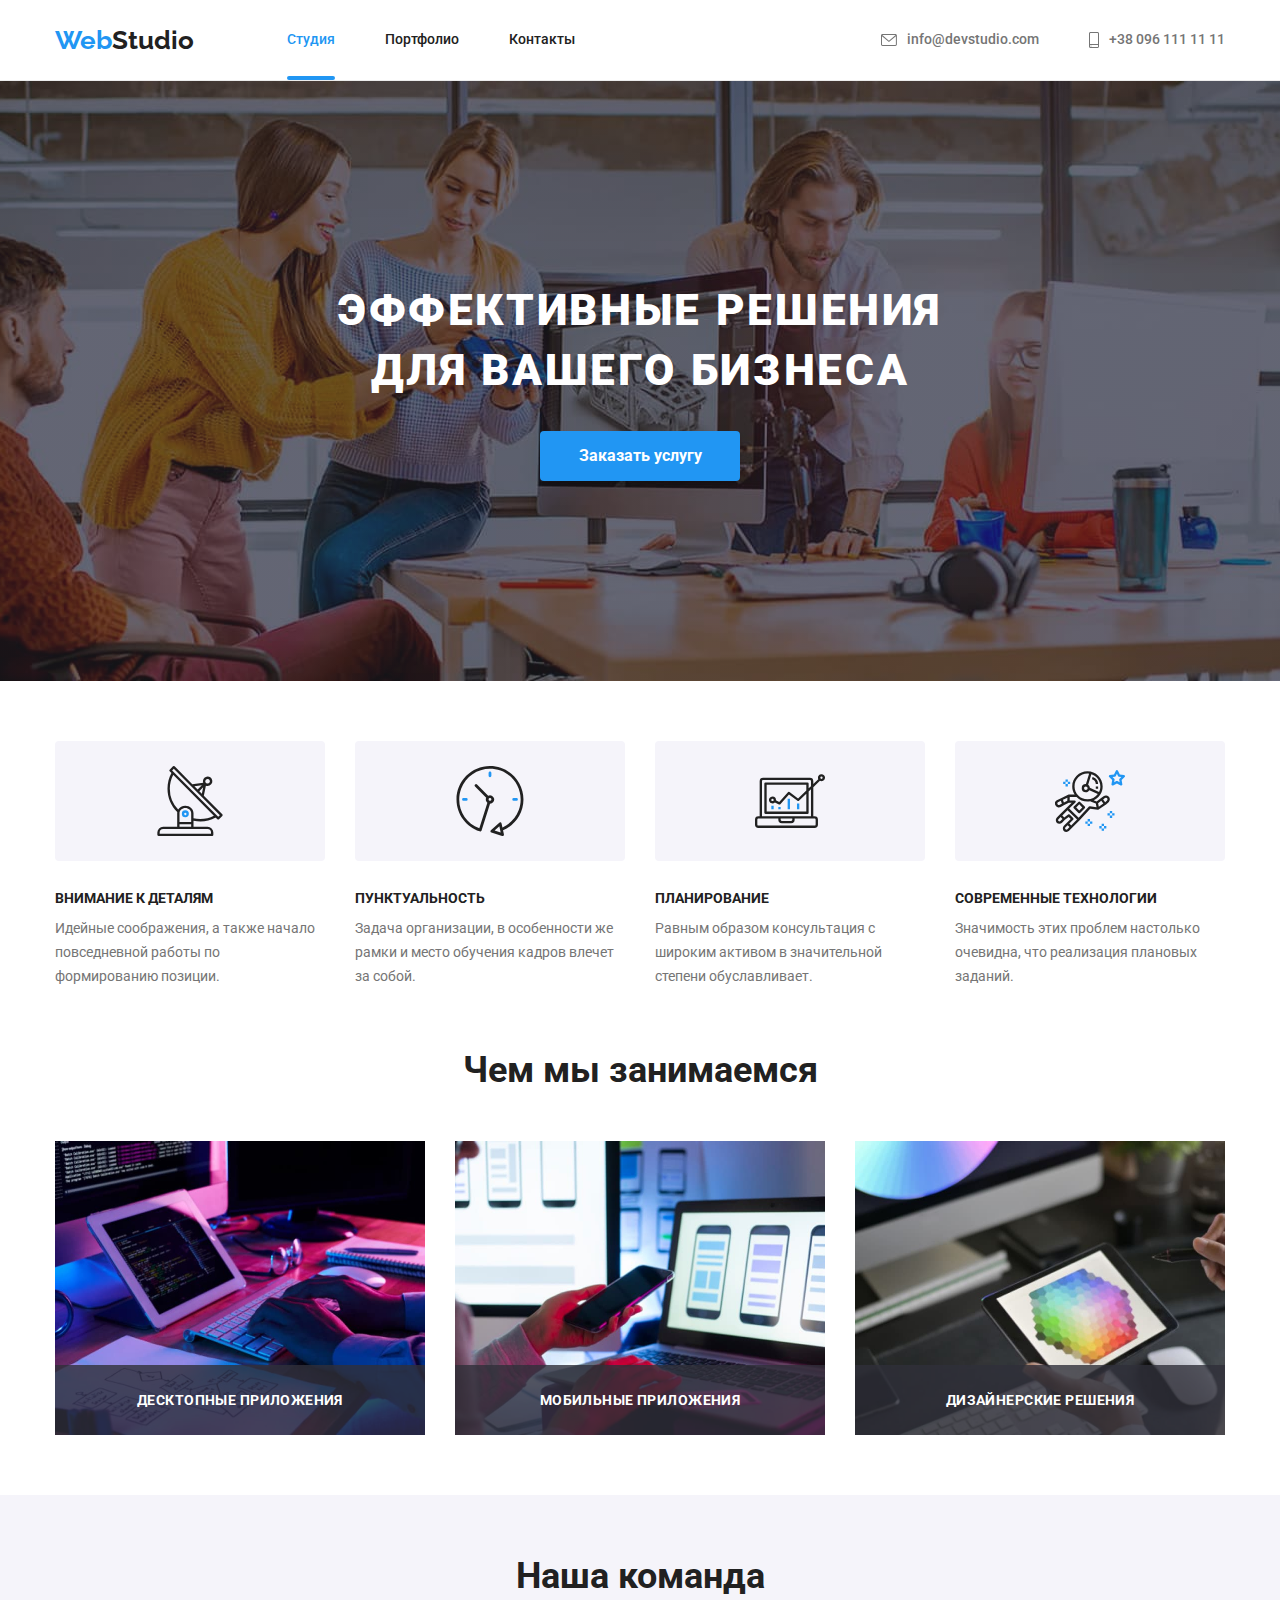
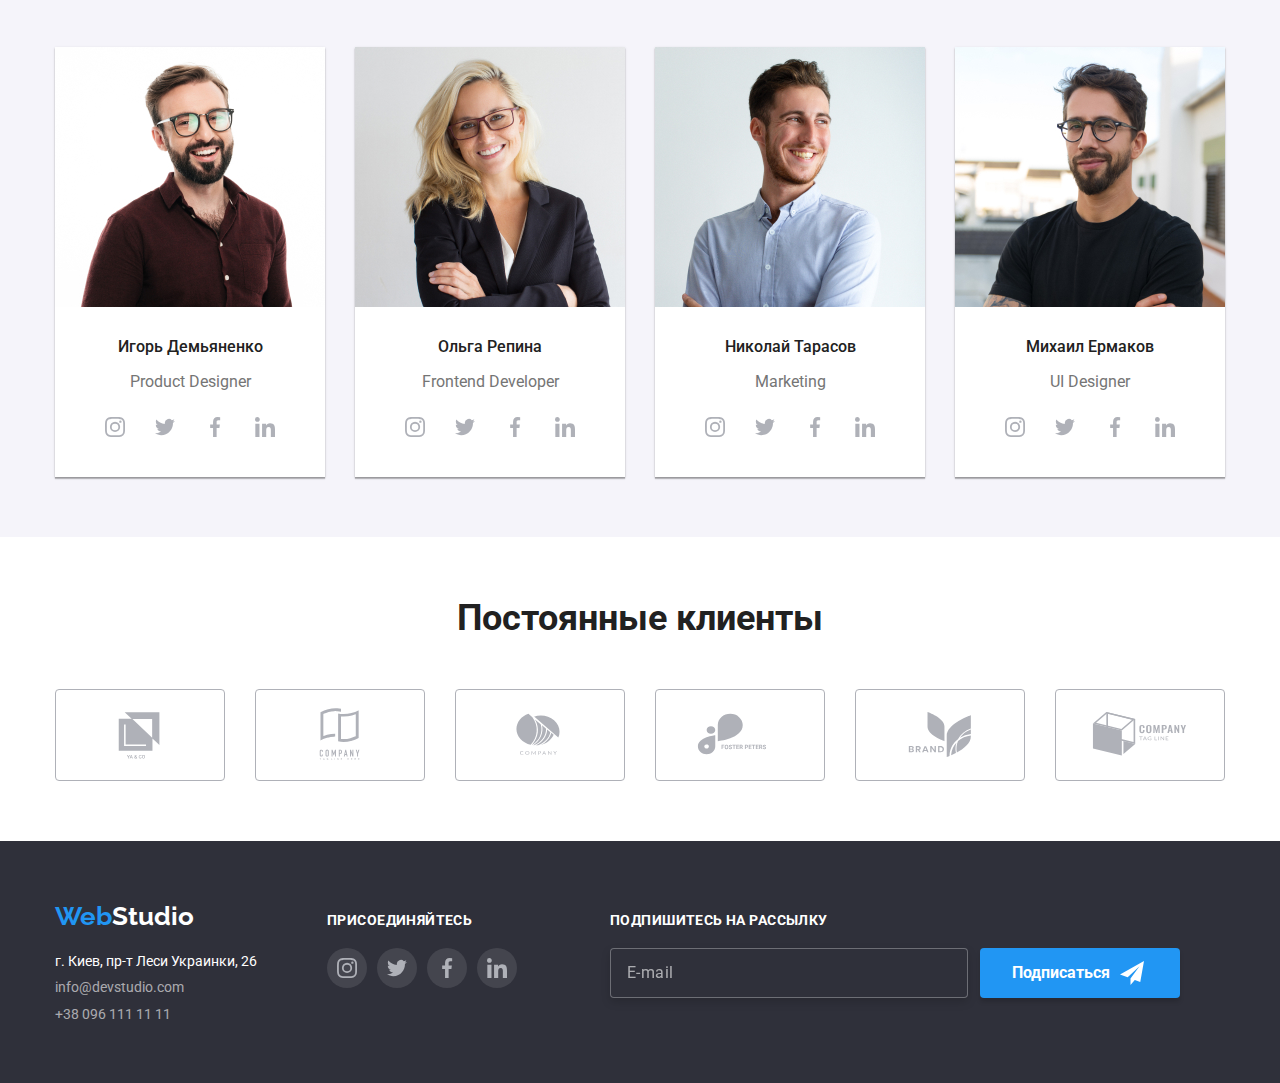
==== commit feed8346: "hw-8-12" ====
--- a/index.html
+++ b/index.html
@@ -56,7 +56,7 @@
   <main>
       <section class="main-banner"> 
         <div class="container">
-          <h1 class="main-text">Эффективные решения для вашего бизнеса  
+          <h1 class="main-text">Эффективные решения <br/> для вашего бизнеса  
           </h1>
           <button data-modal-open type="button" class="button button__open-modal">Заказать услугу</button>
         </div>
@@ -105,13 +105,13 @@
         <div class="container">
           <h2 class="title-about-us">Чем мы занимаемся</h2>
             <ul class="about-us">
-          <li class="about-us__img"><img src="images/work/box1.jpg" alt="box1" width="370" height="294">
+          <li class="about-us__img"><img src="images/work/box1-370-desktop@2x.jpg" alt="box1" width="370" height="294">
           <p class="about-us__description">Десктопные приложения</p>
         </li>
-          <li class="about-us__img"><img src="images/work/box2-2.jpg" alt="box2" width="370" height="294">
+          <li class="about-us__img"><img src="images/work/box2-370-desktop@2x.jpg" alt="box2" width="370" height="294">
           <p class="about-us__description">Мобильные приложения</p>
         </li>
-          <li class="about-us__img"><img src="images/work/box3-2.jpg" alt="box3" width="370" height="294">
+          <li class="about-us__img"><img src="images/work/box3-370-desktop@2x.jpg" alt="box3" width="370" height="294">
           <p class="about-us__description">Дизайнерские решения</p>
         </li>
           </ul>
--- a/css/main.min.css
+++ b/css/main.min.css
@@ -1,2 +1,2 @@
-.about-us-section{width:100%}.title-about-us{margin-bottom:50px;margin-top:0;font-weight:700;font-size:36px;line-height:1.17;text-align:center;color:#212121}.about-us{display:-webkit-box;display:-ms-flexbox;display:flex;margin-top:0;margin-bottom:0;padding-left:0;gap:30px}.about-us__img{position:relative}.about-us__description{position:absolute;bottom:0;left:0;width:100%;height:70px;margin:0;padding-top:27px;padding-bottom:27px;background:rgba(47,48,58,0.8);font-weight:700;font-size:14px;line-height:16px;text-align:center;letter-spacing:0.03em;text-transform:uppercase;color:#fff}@media (max-width: 1199px){.about-us-section{display:none}}h1,h2,h3{margin:0;padding:0}body{background-color:#fff;font-family:"Roboto", sans-serif}.container{max-width:1200px;width:100%;padding-left:15px;padding-right:15px;margin:0 auto}p{margin:0;padding:0}ul{list-style:none}a{text-decoration:none}section{padding-top:94px;padding-bottom:94px}img{display:block}@media (max-width: 1199px){section{padding:60px 0}}@media (max-width: 767px){.container{max-width:480px}}.benefits-section{padding-bottom:0}.benefits{margin-top:0;margin-bottom:0;display:-webkit-box;display:-ms-flexbox;display:flex;padding-left:0;gap:30px;width:100%}.benefits__item{width:270px}.benefits__title{margin-top:0;margin-bottom:10px;color:#212121;font-weight:700;font-size:14px;text-transform:uppercase;line-height:1.14}.benefits__symbol{display:-webkit-box;display:-ms-flexbox;display:flex;-webkit-box-pack:center;-ms-flex-pack:center;justify-content:center;-webkit-box-align:center;-ms-flex-align:center;align-items:center;height:120px;background-color:#f5f4fa;margin-bottom:30px;border-radius:4px}.benefits__icon{width:70px;height:70px}.benefits__description{margin-top:0;margin-bottom:0;color:#757575;font-weight:400;font-size:14px;line-height:1.71}@media (max-width: 1199px){.benefits{-ms-flex-wrap:wrap;flex-wrap:wrap;-webkit-box-pack:center;-ms-flex-pack:center;justify-content:center}.benefits__item{width:calc(50% - 30px)}.benefits-section{padding-bottom:60px;padding-top:60px}}@media (max-width: 767px){.benefits{-webkit-box-orient:vertical;-webkit-box-direction:normal;-ms-flex-direction:column;flex-direction:column}.benefits__item{width:100%}.benefits__title{text-align:center}.benefits-section{padding-bottom:60px}}.button{padding:10px 32px;width:200px;cursor:pointer;color:#fff;background-color:#2196f3;font-weight:700;font-size:16px;-webkit-box-align:center;-ms-flex-align:center;align-items:center;text-align:center;line-height:1.88;-webkit-transition:background-color 250ms cubic-bezier(0.4, 0, 0.2, 1);transition:background-color 250ms cubic-bezier(0.4, 0, 0.2, 1);-webkit-box-shadow:0px 4px 4px rgba(0,0,0,0.15);box-shadow:0px 4px 4px rgba(0,0,0,0.15);border-radius:4px;border:none;display:block}.button:hover,.button:focus{background-color:#188ce8}.button__btn-submit{padding:10px;min-width:200px;margin:0 auto;cursor:pointer;color:#fff;background-color:#2196f3;font-weight:700;font-size:16px;-webkit-box-align:center;-ms-flex-align:center;align-items:center;text-align:center;line-height:1.88;-webkit-transition:background-color 250ms cubic-bezier(0.4, 0, 0.2, 1);transition:background-color 250ms cubic-bezier(0.4, 0, 0.2, 1)}.button__btn-submit:hover,.button__btn-submit:focus{background-color:#188ce8}.button__open-modal{margin:0 auto}footer{background:#2f303a;padding-top:60px;padding-bottom:60px}.foot{display:-webkit-box;display:-ms-flexbox;display:flex;-webkit-box-align:baseline;-ms-flex-align:baseline;align-items:baseline}.info-footer{display:block;padding-left:0;margin-top:0;margin-bottom:0}.info-footer__adress>a{display:inline-block;margin-bottom:9px;font-style:normal;font-weight:400;font-size:14px;line-height:1.17;color:#fff;-webkit-transition:color 250ms cubic-bezier(0.4, 0, 0.2, 1);transition:color 250ms cubic-bezier(0.4, 0, 0.2, 1)}.info-footer__adress>a:hover,.info-footer__adress>a:focus{color:#2196f3}.info-footer__mail>a{display:inline-block;margin-bottom:9px;font-style:normal;font-weight:400;font-size:14px;line-height:1.17;color:rgba(255,255,255,0.6);-webkit-transition:color 250ms cubic-bezier(0.4, 0, 0.2, 1);transition:color 250ms cubic-bezier(0.4, 0, 0.2, 1)}.info-footer__mail>a:hover,.info-footer__mail>a:focus{color:#2196f3}.info-footer__tel>a{display:inline-block;font-style:normal;font-weight:400;font-size:14px;line-height:1.17;color:rgba(255,255,255,0.6);-webkit-transition:color 250ms cubic-bezier(0.4, 0, 0.2, 1);transition:color 250ms cubic-bezier(0.4, 0, 0.2, 1)}.info-footer__tel>a:hover,.info-footer__tel>a:focus{color:#2196f3}.footer-sociale{margin-left:70px;padding:0}.title-sociale{font-style:normal;font-weight:700;font-size:14px;line-height:16px;letter-spacing:0.03em;text-transform:uppercase;margin-bottom:20px;color:#fff}.list-sociale{display:-webkit-box;display:-ms-flexbox;display:flex;margin:0;padding:0}.list-sociale li:not(:last-child){margin-right:10px}.list-sociale__link{display:-webkit-box;display:-ms-flexbox;display:flex;-webkit-box-pack:center;-ms-flex-pack:center;justify-content:center;-webkit-box-align:center;-ms-flex-align:center;align-items:center;width:40px;height:40px;background-color:rgba(255,255,255,0.1);border-radius:50%;color:#fff;-webkit-transition:background-color 250ms cubic-bezier(0.4, 0, 0.2, 1),color 250ms cubic-bezier(0.4, 0, 0.2, 1);transition:background-color 250ms cubic-bezier(0.4, 0, 0.2, 1),color 250ms cubic-bezier(0.4, 0, 0.2, 1)}.list-sociale__link:hover,.list-sociale__link:focus{color:#fff;background-color:#2196f3}.list-sociale__icon{width:20px;height:20px;fill:currentColor}.subscription{margin-left:93px}.subscription__title{font-style:normal;font-weight:700;font-size:14px;line-height:16px;letter-spacing:0.03em;text-transform:uppercase;margin-bottom:20px;color:#fff}.subscription__form{display:-webkit-box;display:-ms-flexbox;display:flex}.subscription__input{width:358px;height:50px;background:#2f303a;border:1px solid rgba(255,255,255,0.3);-webkit-box-sizing:border-box;box-sizing:border-box;-webkit-filter:drop-shadow(0px 4px 4px rgba(0,0,0,0.15));filter:drop-shadow(0px 4px 4px rgba(0,0,0,0.15));border-radius:4px;-webkit-transition:border 250ms cubic-bezier(0.4, 0, 0.2, 1);transition:border 250ms cubic-bezier(0.4, 0, 0.2, 1);font-weight:400;font-size:16px;line-height:20px;padding-left:16px;letter-spacing:0.03em;color:rgba(255,255,255,0.6)}.subscription__input:hover,.subscription__input:focus{border:1px solid #2196f3}.subscription__input::-webkit-input-placeholder{font-weight:400;font-size:16px;line-height:20px;display:-webkit-box;display:flex;-webkit-box-align:center;align-items:center;letter-spacing:0.03em;color:rgba(255,255,255,0.6)}.subscription__input:-ms-input-placeholder{font-weight:400;font-size:16px;line-height:20px;display:-ms-flexbox;display:flex;-ms-flex-align:center;align-items:center;letter-spacing:0.03em;color:rgba(255,255,255,0.6)}.subscription__input::-ms-input-placeholder{font-weight:400;font-size:16px;line-height:20px;display:-ms-flexbox;display:flex;-ms-flex-align:center;align-items:center;letter-spacing:0.03em;color:rgba(255,255,255,0.6)}.subscription__input::placeholder{font-weight:400;font-size:16px;line-height:20px;display:-webkit-box;display:-ms-flexbox;display:flex;-webkit-box-align:center;-ms-flex-align:center;align-items:center;letter-spacing:0.03em;color:rgba(255,255,255,0.6)}.subscription__button{display:-webkit-box;display:-ms-flexbox;display:flex;margin-left:12px;height:50px}.subscription__icon{margin-left:10px;fill:#fff}.subscription__svg{color:#fff}@media (max-width: 1199px){.foot{-ms-flex-wrap:wrap;flex-wrap:wrap;text-align:center;-ms-flex-pack:distribute;justify-content:space-around}.footer-sociale{margin:0}.subscription{width:100%;margin:0;padding-top:60px}.subscription__button{margin:0}.subscription__input{width:450px;margin-bottom:20px}.subscription__form{-webkit-box-orient:vertical;-webkit-box-direction:normal;-ms-flex-direction:column;flex-direction:column;-webkit-box-align:center;-ms-flex-align:center;align-items:center;text-align:center}}@media (max-width: 767px){.foot{-webkit-box-orient:vertical;-webkit-box-direction:normal;-ms-flex-direction:column;flex-direction:column;-webkit-box-align:center;-ms-flex-align:center;align-items:center;text-align:center}.footer-sociale{margin:0;padding-top:60px}.subscription__form{-webkit-box-orient:vertical;-webkit-box-direction:normal;-ms-flex-direction:column;flex-direction:column;-webkit-box-align:center;-ms-flex-align:center;align-items:center;text-align:center}.subscription__input{width:100%;margin-bottom:20px;padding:0 15px}.subscription{width:100%;margin:0;padding-top:60px}.subscription__button{margin:0}}.text-logo{display:inline-block;margin-bottom:20px;font-family:"Raleway";font-style:normal;font-weight:700;font-size:26px;line-height:1.19;color:#fff}.web-footer{color:#2196f3}.logo-header{font-family:"Raleway";font-style:normal;font-weight:700;font-size:26px;line-height:1.19;color:#212121}.web-header{color:#2196f3}@media (max-width: 767px){.logo-header{font-size:24px}}.main-banner{padding-top:200px;padding-bottom:200px;margin-top:0;text-align:center;text-align:center;background-repeat:no-repeat;background-size:cover;background-position:center;max-width:1600px;height:auto;margin-left:auto;margin-right:auto}.main-text{width:100%;margin-bottom:30px;margin-right:auto;margin-left:auto;margin-top:0;text-align:center;font-weight:900;font-size:44px;line-height:1.36;letter-spacing:0.06em;text-transform:uppercase;color:#fff}@media screen and (max-width: 767px){.main-text{font-size:26px;width:100%}.main-banner{padding:118px 60px;background-image:-webkit-gradient(linear, left top, left bottom, from(rgba(47,48,58,0.4)), to(rgba(47,48,58,0.4))),url("../../images/background-main-banner/bgmain-ban-mobile@1x.jpg");background-image:linear-gradient(rgba(47,48,58,0.4), rgba(47,48,58,0.4)),url("../../images/background-main-banner/bgmain-ban-mobile@1x.jpg")}}@media screen and (max-width: 767px) and (min-device-pixel-ratio: 2), screen and (max-width: 767px) and (-webkit-min-device-pixel-ratio: 2), screen and (max-width: 767px) and (min-resolution: 192dpi), screen and (max-width: 767px) and (min-resolution: 2dppx){.main-banner{background-image:-webkit-gradient(linear, left top, left bottom, from(rgba(47,48,58,0.4)), to(rgba(47,48,58,0.4))),url(../../images/background-main-banner/bgmain-ban-mobile@2x.jpg);background-image:linear-gradient(rgba(47,48,58,0.4), rgba(47,48,58,0.4)),url(../../images/background-main-banner/bgmain-ban-mobile@2x.jpg)}}@media screen and (min-width: 768px){.main-text{font-size:26px;width:100%}.main-banner{padding:118px 204px;background-image:-webkit-gradient(linear, left top, left bottom, from(rgba(47,48,58,0.4)), to(rgba(47,48,58,0.4))),url("../../images/background-main-banner/bgmain-ban-tablet@1x.jpg");background-image:linear-gradient(rgba(47,48,58,0.4), rgba(47,48,58,0.4)),url("../../images/background-main-banner/bgmain-ban-tablet@1x.jpg")}}@media screen and (min-width: 768px) and (min-device-pixel-ratio: 2), screen and (min-width: 768px) and (-webkit-min-device-pixel-ratio: 2), screen and (min-width: 768px) and (min-resolution: 192dpi), screen and (min-width: 768px) and (min-resolution: 2dppx){.main-banner{background-image:-webkit-gradient(linear, left top, left bottom, from(rgba(47,48,58,0.4)), to(rgba(47,48,58,0.4))),url(../../images/background-main-banner/bgmain-ban-tablet@2x.jpg);background-image:linear-gradient(rgba(47,48,58,0.4), rgba(47,48,58,0.4)),url(../../images/background-main-banner/bgmain-ban-tablet@2x.jpg)}}@media screen and (min-width: 1200px){.main-banner{background-image:-webkit-gradient(linear, left top, left bottom, from(rgba(47,48,58,0.4)), to(rgba(47,48,58,0.4))),url("../../images/background-main-banner/bgmain-ban-desktop@1x.jpg");background-image:linear-gradient(rgba(47,48,58,0.4), rgba(47,48,58,0.4)),url("../../images/background-main-banner/bgmain-ban-desktop@1x.jpg")}}@media screen and (min-width: 1200px) and (min-device-pixel-ratio: 2), screen and (min-width: 1200px) and (-webkit-min-device-pixel-ratio: 2), screen and (min-width: 1200px) and (min-resolution: 192dpi), screen and (min-width: 1200px) and (min-resolution: 2dppx){.main-banner{background-image:-webkit-gradient(linear, left top, left bottom, from(rgba(47,48,58,0.4)), to(rgba(47,48,58,0.4))),url(../../images/background-main-banner/bgmain-ban-desktop@2x.jpg);background-image:linear-gradient(rgba(47,48,58,0.4), rgba(47,48,58,0.4)),url(../../images/background-main-banner/bgmain-ban-desktop@2x.jpg)}}.mobile-menu{position:fixed;top:0;left:0;display:-webkit-box;display:-ms-flexbox;display:flex;-webkit-box-orient:vertical;-webkit-box-direction:normal;-ms-flex-direction:column;flex-direction:column;-webkit-box-pack:justify;-ms-flex-pack:justify;justify-content:space-between;width:100vw;height:100vh;padding:48px 0px 48px 40px;background-color:#fff;-webkit-box-shadow:0px 4px 8px rgba(0,0,0,0.04),0px 2px 4px rgba(0,0,0,0.08),0px 1px 3px rgba(0,0,0,0.16);box-shadow:0px 4px 8px rgba(0,0,0,0.04),0px 2px 4px rgba(0,0,0,0.08),0px 1px 3px rgba(0,0,0,0.16)}.mobile-menu.is-hidden{display:none}.mobile-menu__close-btn{position:absolute;right:15px;top:10px;width:40px;height:40px;cursor:pointer;-webkit-transition:fill 250ms cubic-bezier(0.4, 0, 0.2, 1);transition:fill 250ms cubic-bezier(0.4, 0, 0.2, 1)}.mobile-menu__close-btn:hover,.mobile-menu__close-btn:focus{fill:#2196f3}.mobile-list{display:-webkit-box;display:-ms-flexbox;display:flex;-webkit-box-orient:vertical;-webkit-box-direction:normal;-ms-flex-direction:column;flex-direction:column;-webkit-box-pack:justify;-ms-flex-pack:justify;justify-content:space-between;margin:0;padding-left:0;gap:32px}.mobile-list__link{display:block;color:#212121;font-size:40px;font-weight:500;line-height:1.14;-webkit-transition:color 250ms cubic-bezier(0.4, 0, 0.2, 1);transition:color 250ms cubic-bezier(0.4, 0, 0.2, 1)}.mobile-list__link:hover,.mobile-list__link:focus{color:#2196f3}.mobile-list .current{color:#2196f3}.mobile-info{display:-webkit-box;display:-ms-flexbox;display:flex;-ms-flex-wrap:wrap;flex-wrap:wrap;margin:0;padding-left:0;gap:32px}.mobile-info__tel{font-size:34px;font-weight:500;line-height:40px;letter-spacing:0.02em;color:#2196f3}.mobile-info__mail{font-weight:500;font-size:24px;line-height:28px;letter-spacing:0.02em;color:#757575}.mobile-sociale{padding-top:64px}.mobile-sociale__list{display:-webkit-box;display:-ms-flexbox;display:flex;-ms-flex-wrap:wrap;flex-wrap:wrap;margin:0;padding:0}.mobile-sociale__item:not(:last-child){border-right:1px solid rgba(33,33,33,0.2)}.mobile-sociale__link{font-weight:500;font-size:18px;line-height:22px;letter-spacing:0.02em;color:#2196f3;padding:0 10px}@media (max-width: 479px){.mobile-info__tel{font-size:30px}}.backdrop{position:fixed;width:100vw;height:100vh;top:0;left:0;background:rgba(0,0,0,0.2);will-change:visibility, opacity;-webkit-transition:visibility 250ms cubic-bezier(0.4, 0, 0.2, 1),opacity 250ms cubic-bezier(0.4, 0, 0.2, 1);transition:visibility 250ms cubic-bezier(0.4, 0, 0.2, 1),opacity 250ms cubic-bezier(0.4, 0, 0.2, 1);padding:0 15px;display:-webkit-box;display:-ms-flexbox;display:flex;-webkit-box-pack:center;-ms-flex-pack:center;justify-content:center;-webkit-box-align:center;-ms-flex-align:center;align-items:center}.backdrop.is-hidden{visibility:hidden;opacity:0;pointer-events:none}.modal{position:relative;width:100%;max-width:528px;max-height:609px;border-radius:4px;background:#fff}.close-icon{position:absolute;top:8px;right:8px;display:-webkit-box;display:-ms-flexbox;display:flex;-webkit-box-pack:center;-ms-flex-pack:center;justify-content:center;-webkit-box-align:center;-ms-flex-align:center;align-items:center;background-color:#fff;width:30px;height:30px;border:1px solid rgba(0,0,0,0.1);border-radius:50%;cursor:pointer;-webkit-transition:fill 250ms cubic-bezier(0.4, 0, 0.2, 1);transition:fill 250ms cubic-bezier(0.4, 0, 0.2, 1)}.close-icon:hover,.close-icon:focus{fill:#2196f3}.data-user{padding:40px}.form-order{margin-bottom:20px}.title-order{margin-bottom:12px;color:#212121;font-weight:700;font-size:20px;line-height:1.15;text-align:center}.form-field{display:-webkit-box;display:-ms-flexbox;display:flex;-webkit-box-orient:vertical;-webkit-box-direction:normal;-ms-flex-direction:column;flex-direction:column}.form-field:not(:last-child){margin-bottom:10px}.form-field label{margin-bottom:4px;color:#757575;font-size:12px;line-height:1.167;letter-spacing:0.01em}.form-field input{width:100%;height:40px;border:1px solid rgba(33,33,33,0.2);-webkit-box-sizing:border-box;box-sizing:border-box;border-radius:4px;padding-left:42px}.input-wrap{position:relative;color:#212121}.input-wrap input:focus,.input-wrap input:focus-visible{border:1px solid #2196f3;outline:none}.input-wrap input:focus ~ .icon-form{color:#2196f3}.icon-form{position:absolute;top:50%;left:12px;-webkit-transform:translateY(-50%);transform:translateY(-50%);width:18px;height:18px;fill:currentColor}.comment-user{width:100%;height:120px;resize:none;border:1px solid rgba(33,33,33,0.2);-webkit-box-sizing:border-box;box-sizing:border-box;border-radius:4px;padding:12px 16px;font-size:12px;line-height:1.167;letter-spacing:0.01em}.comment-user:focus,.comment-user:focus-visible{border:1px solid #2196f3;outline:none}.comment-user::-webkit-input-placeholder{color:rgba(117,117,117,0.5)}.comment-user:-ms-input-placeholder{color:rgba(117,117,117,0.5)}.comment-user::-ms-input-placeholder{color:rgba(117,117,117,0.5)}.comment-user::placeholder{color:rgba(117,117,117,0.5)}.accept-rule{display:-webkit-box;display:-ms-flexbox;display:flex;-webkit-box-pack:center;-ms-flex-pack:center;justify-content:center;position:relative;-webkit-box-align:center;-ms-flex-align:center;align-items:center;margin-bottom:30px;color:#757575;font-size:14px;line-height:1.714}.checkbox{display:none}.checkbox:checked+.icon-checkbox{background-color:#2196f3;border:2px solid #2196f3}.checkbox:checked+.icon-checkbox>.icon-check{fill-opacity:1;stroke-opacity:1}.icon-checkbox{position:relative;display:block;margin-right:7px;width:16px;height:15px;background-color:#fff;border:2px solid #212121;border-radius:2px}.icon-check{position:absolute;top:50%;left:50%;-webkit-transform:translate(-50%, -50%) scale(2);transform:translate(-50%, -50%) scale(2);width:6px;height:4px;fill:#fff;fill-opacity:0;stroke-opacity:0;display:-webkit-box;display:-ms-flexbox;display:flex;-webkit-box-pack:center;-ms-flex-pack:center;justify-content:center;-webkit-box-align:center;-ms-flex-align:center;align-items:center}.contract{margin-left:5px;text-decoration:underline;text-underline-position:under;color:#2196f3;font-size:14px;line-height:1.714}@media (max-width: 767px){.accept-rule,.contract{font-size:12px}}@media (max-width: 479px){.title-order{font-size:14px}.accept-rule{margin-bottom:15px}.data-user{padding:30px}}.page-header{background-color:#fff;border-bottom:1px solid #ececec;width:100%}.header-all{display:-webkit-box;display:-ms-flexbox;display:flex;-webkit-box-align:center;-ms-flex-align:center;align-items:center;min-height:80px}.site-nav{display:-webkit-box;display:-ms-flexbox;display:flex;margin-left:93px;margin-top:0;margin-bottom:0;padding-left:0;gap:50px}.site-nav__link{display:block;padding-top:32px;padding-bottom:32px;color:#212121;font-size:14px;font-weight:500;line-height:1.14;-webkit-transition:color 250ms cubic-bezier(0.4, 0, 0.2, 1);transition:color 250ms cubic-bezier(0.4, 0, 0.2, 1)}.site-nav__link:hover,.site-nav__link:focus{color:#2196f3}.site-nav .current{color:#2196f3;font-size:14px;font-weight:500;line-height:1.14;position:relative}.site-nav .current::after{content:"";position:absolute;bottom:0;left:0;width:100%;border:2px solid #2196f3;border-radius:2px;background-color:#2196f3}.auth-nav{display:-webkit-box;display:-ms-flexbox;display:flex;-webkit-box-pack:end;-ms-flex-pack:end;justify-content:flex-end;margin-left:auto;margin-top:0;margin-bottom:0;padding-left:0;gap:50px}.auth-nav__link{display:-webkit-box;display:-ms-flexbox;display:flex;-webkit-box-pack:center;-ms-flex-pack:center;justify-content:center;-webkit-box-align:center;-ms-flex-align:center;align-items:center;padding-top:32px;padding-bottom:32px;color:#757575;font-size:14px;font-weight:500;line-height:1.14;-webkit-transition:color 250ms cubic-bezier(0.4, 0, 0.2, 1);transition:color 250ms cubic-bezier(0.4, 0, 0.2, 1)}.auth-nav__link:hover,.auth-nav__link:focus{color:#2196f3}.auth-nav__icon-mail{display:block;width:16px;height:12px;margin-right:10px;fill:currentColor}.auth-nav__icon-tel{display:block;width:10px;height:16px;margin-right:10px;fill:currentColor}.menu-burger{display:none;width:40px;height:40px;padding:12px 8px;margin:0;cursor:pointer}.menu-burger__line{background-color:#212121;width:100%;height:2.6px;display:block}.menu-burger__line:hover,.menu-burger__line:focus{background-color:#2196f3}.menu-burger__line:not(:last-child){margin-bottom:4px}.menu-burger:hover .menu-burger__line{background-color:#2196f3}@media (max-width: 1199px){.header-all{min-height:80px}.auth-nav{-webkit-box-orient:vertical;-webkit-box-direction:normal;-ms-flex-direction:column;flex-direction:column;gap:10px}.auth-nav__link{padding:0;-webkit-box-pack:start;-ms-flex-pack:start;justify-content:flex-start}}@media (max-width: 767px){.header-all{min-height:60px;-webkit-box-pack:justify;-ms-flex-pack:justify;justify-content:space-between;padding:0 15px}.site-nav,.auth-nav{display:none}.menu-burger{display:block}}.partners-title{margin-top:0;margin-bottom:50px;font-weight:700;font-size:36px;line-height:1.17;text-align:center;color:#212121}.partners{display:-webkit-box;display:-ms-flexbox;display:flex;margin:0;padding:0;gap:30px}.partners__logo{display:-webkit-box;display:-ms-flexbox;display:flex;-webkit-box-pack:center;-ms-flex-pack:center;justify-content:center;-webkit-box-align:center;-ms-flex-align:center;align-items:center;width:100%;height:100%;border:1px solid #afb1b8;border-radius:4px;text-align:center;color:#afb1b8;-webkit-transition:color 250ms cubic-bezier(0.4, 0, 0.2, 1),border 250ms cubic-bezier(0.4, 0, 0.2, 1);transition:color 250ms cubic-bezier(0.4, 0, 0.2, 1),border 250ms cubic-bezier(0.4, 0, 0.2, 1)}.partners__logo:hover,.partners__logo:focus{color:#2196f3;border:1px solid #2196f3}.partners__icon{width:106px;height:60px;fill:currentColor}.partners__list-element{width:100%;min-height:92px}@media (max-width: 1199px){.partners{-ms-flex-wrap:wrap;flex-wrap:wrap;-webkit-box-pack:center;-ms-flex-pack:center;justify-content:center}.partners__list-element{width:calc(33% - 30px)}}@media (max-width: 767px){.partners{-ms-flex-wrap:wrap;flex-wrap:wrap}.partners__list-element{width:calc(50% - 15px)}.partners-title{font-size:28px;margin-bottom:30px}}.hidden{display:none}.button-nav{display:-webkit-box;display:-ms-flexbox;display:flex;-webkit-box-pack:center;-ms-flex-pack:center;justify-content:center;-webkit-box-align:center;-ms-flex-align:center;align-items:center;margin-top:0;margin-bottom:50px;margin-left:auto;margin-right:auto;padding-left:0;gap:8px}.button-nav__button{padding:6px 22px;width:-webkit-max-content;width:-moz-max-content;width:max-content;border:0;-webkit-box-shadow:none;box-shadow:none;background:#f5f4fa;font-weight:500;font-size:16px;line-height:1.63;text-align:center;color:#212121;-webkit-transition:color 250ms cubic-bezier(0.4, 0, 0.2, 1),background-color 250ms cubic-bezier(0.4, 0, 0.2, 1),border-radius 250ms cubic-bezier(0.4, 0, 0.2, 1),-webkit-box-shadow 250ms cubic-bezier(0.4, 0, 0.2, 1);transition:color 250ms cubic-bezier(0.4, 0, 0.2, 1),background-color 250ms cubic-bezier(0.4, 0, 0.2, 1),border-radius 250ms cubic-bezier(0.4, 0, 0.2, 1),-webkit-box-shadow 250ms cubic-bezier(0.4, 0, 0.2, 1);transition:color 250ms cubic-bezier(0.4, 0, 0.2, 1),background-color 250ms cubic-bezier(0.4, 0, 0.2, 1),box-shadow 250ms cubic-bezier(0.4, 0, 0.2, 1),border-radius 250ms cubic-bezier(0.4, 0, 0.2, 1);transition:color 250ms cubic-bezier(0.4, 0, 0.2, 1),background-color 250ms cubic-bezier(0.4, 0, 0.2, 1),box-shadow 250ms cubic-bezier(0.4, 0, 0.2, 1),border-radius 250ms cubic-bezier(0.4, 0, 0.2, 1),-webkit-box-shadow 250ms cubic-bezier(0.4, 0, 0.2, 1)}.button-nav__button:hover,.button-nav__button:focus{outline:none;background-color:#2196f3;color:#fff;-webkit-box-shadow:0px 3px 1px rgba(0,0,0,0.1),0px 1px 2px rgba(0,0,0,0.08),0px 2px 2px rgba(0,0,0,0.12);box-shadow:0px 3px 1px rgba(0,0,0,0.1),0px 1px 2px rgba(0,0,0,0.08),0px 2px 2px rgba(0,0,0,0.12);border-radius:4px}.button-nav .current{background-color:#2196f3;color:#fff;-webkit-box-shadow:0px 3px 1px rgba(0,0,0,0.1),0px 1px 2px rgba(0,0,0,0.08),0px 2px 2px rgba(0,0,0,0.12);box-shadow:0px 3px 1px rgba(0,0,0,0.1),0px 1px 2px rgba(0,0,0,0.08),0px 2px 2px rgba(0,0,0,0.12)}.card{display:-webkit-box;display:-ms-flexbox;display:flex;-webkit-box-pack:center;-ms-flex-pack:center;justify-content:center;-ms-flex-wrap:wrap;flex-wrap:wrap;padding-left:0;gap:30px}.card__link{display:block;max-width:100%;text-decoration:none;-webkit-transition:-webkit-box-shadow 250ms cubic-bezier(0.4, 0, 0.2, 1);transition:-webkit-box-shadow 250ms cubic-bezier(0.4, 0, 0.2, 1);transition:box-shadow 250ms cubic-bezier(0.4, 0, 0.2, 1);transition:box-shadow 250ms cubic-bezier(0.4, 0, 0.2, 1), -webkit-box-shadow 250ms cubic-bezier(0.4, 0, 0.2, 1)}.card__text{position:absolute;top:0;left:0;bottom:0;display:-webkit-box;display:-ms-flexbox;display:flex;-webkit-box-align:center;-ms-flex-align:center;align-items:center;padding:0 24px;font-weight:400;font-size:18px;line-height:1.56;color:#fff;background-color:rgba(33,150,243,0.9);-webkit-transform:translateY(100%);transform:translateY(100%);-webkit-transition:-webkit-transform 250ms cubic-bezier(0.4, 0, 0.2, 1);transition:-webkit-transform 250ms cubic-bezier(0.4, 0, 0.2, 1);transition:transform 250ms cubic-bezier(0.4, 0, 0.2, 1);transition:transform 250ms cubic-bezier(0.4, 0, 0.2, 1), -webkit-transform 250ms cubic-bezier(0.4, 0, 0.2, 1)}.card__thumb{position:relative;height:294px;overflow:hidden;display:-webkit-box;display:-ms-flexbox;display:flex;-webkit-box-align:end;-ms-flex-align:end;align-items:flex-end}.card__img{width:100%;height:auto}.card__link:hover .card__text{-webkit-transform:translateY(0);transform:translateY(0)}.card__link:hover,.card__link:focus{-webkit-box-shadow:0px 1px 1px rgba(0,0,0,0.12),0px 4px 4px rgba(0,0,0,0.06),1px 4px 6px rgba(0,0,0,0.16);box-shadow:0px 1px 1px rgba(0,0,0,0.12),0px 4px 4px rgba(0,0,0,0.06),1px 4px 6px rgba(0,0,0,0.16)}.card__description{padding:20px 24px;border-left:1px solid #eeeeee;border-bottom:1px solid #eeeeee;border-right:1px solid #eeeeee}.card__title{margin-bottom:4px;font-weight:700;font-size:18px;line-height:2;color:#212121;background:#fff}.card__meta{margin:0;font-weight:400;font-size:16px;line-height:1.88;background:#fff;color:#757575}@media (min-width: 768px){.card{margin:0;-ms-flex-wrap:wrap;flex-wrap:wrap;-webkit-box-pack:start;-ms-flex-pack:start;justify-content:flex-start}.card__item{width:calc(50% - 15px)}.card .card__link{max-width:100%}.card .card__description{width:100%}.card .card-thumb{width:100%}}@media (max-width: 767px){.header-all{min-height:60px;-webkit-box-align:center;-ms-flex-align:center;align-items:center}.site-nav,.auth-nav{display:none}.menu-burger{display:block;margin:0}.button-nav{-ms-flex-wrap:wrap;flex-wrap:wrap;margin-bottom:40px;-webkit-box-pack:start;-ms-flex-pack:start;justify-content:start}.card__description{width:100%}.card__item{width:100%}}.sociale{display:-webkit-box;display:-ms-flexbox;display:flex;-webkit-box-pack:center;-ms-flex-pack:center;justify-content:center;-webkit-box-align:center;-ms-flex-align:center;align-items:center}.sociale-team{display:-webkit-box;display:-ms-flexbox;display:flex;margin:0;padding:0}.sociale-team__link{display:-webkit-box;display:-ms-flexbox;display:flex;-webkit-box-pack:center;-ms-flex-pack:center;justify-content:center;-webkit-box-align:center;-ms-flex-align:center;align-items:center;width:40px;height:40px;background-color:#fff;border-radius:50%;color:#afb1b8;-webkit-transition:background-color 250ms cubic-bezier(0.4, 0, 0.2, 1),color 250ms cubic-bezier(0.4, 0, 0.2, 1);transition:background-color 250ms cubic-bezier(0.4, 0, 0.2, 1),color 250ms cubic-bezier(0.4, 0, 0.2, 1)}.sociale-team__link:hover,.sociale-team__link:focus{color:#fff;background-color:#2196f3}.sociale-team li:not(:last-child){margin-right:10px}.sociale-team__icon{width:20px;height:20px;fill:currentColor}.team{background-color:#f5f4fa}.text-team{margin-top:0;margin-bottom:50px;font-weight:700;font-size:36px;line-height:1.17;text-align:center;color:#212121}.team-name{display:-webkit-box;display:-ms-flexbox;display:flex;margin-top:0;margin-bottom:0;padding-left:0;gap:30px}.team-name__item{-webkit-box-shadow:0px 1px 3px rgba(0,0,0,0.12),0px 1px 1px rgba(0,0,0,0.14),0px 2px 1px rgba(0,0,0,0.2);box-shadow:0px 1px 3px rgba(0,0,0,0.12),0px 1px 1px rgba(0,0,0,0.14),0px 2px 1px rgba(0,0,0,0.2)}.name-description{padding-top:30px;padding-bottom:30px;background-color:#fff}.name-description__name{margin-top:0;margin-bottom:0;font-weight:500;font-size:16px;line-height:1.19;color:#212121;text-align:center}.name-description__profession{margin-top:16px;margin-bottom:16px;font-weight:400;font-size:16px;line-height:1.19;color:#757575;text-align:center}@media (max-width: 1199px){.text-team{font-size:28px;margin-bottom:30px}.team-name{-ms-flex-wrap:wrap;flex-wrap:wrap}.team-name__item{width:calc(50% - 15px)}.team-name__item img{width:100%;height:auto}}@media (max-width: 767px){.team-name{-webkit-box-orient:vertical;-webkit-box-direction:normal;-ms-flex-direction:column;flex-direction:column}.team-name__item{width:100%}.team-name__item img{width:100%;height:auto}.text-team{font-size:28px;margin-bottom:30px}}
+.about-us-section{width:100%}.title-about-us{margin-bottom:50px;margin-top:0;font-weight:700;font-size:36px;line-height:1.17;text-align:center;color:#212121}.about-us{display:-webkit-box;display:-ms-flexbox;display:flex;margin-top:0;margin-bottom:0;padding-left:0;gap:30px}.about-us__img{position:relative}.about-us__description{position:absolute;bottom:0;left:0;width:100%;height:70px;margin:0;padding-top:27px;padding-bottom:27px;background:rgba(47,48,58,0.8);font-weight:700;font-size:14px;line-height:16px;text-align:center;letter-spacing:0.03em;text-transform:uppercase;color:#fff}@media (max-width: 1199px){.about-us-section{display:none}}h1,h2,h3{margin:0;padding:0}body{background-color:#fff;font-family:"Roboto", sans-serif}.container{max-width:1200px;width:100%;padding-left:15px;padding-right:15px;margin:0 auto}p{margin:0;padding:0}ul{list-style:none}a{text-decoration:none}section{padding-top:94px;padding-bottom:94px}img{display:block}@media (min-width: 768px){section{padding:60px 0}.container{max-width:768px}}@media (max-width: 767px){section{padding:60px 0}.container{max-width:480px}}@media (min-width: 1200px){.container{max-width:1200px}}.benefits-section{padding-bottom:0}.benefits{margin-top:0;margin-bottom:0;display:-webkit-box;display:-ms-flexbox;display:flex;padding-left:0;gap:30px;width:100%}.benefits__item{width:270px}.benefits__title{margin-top:0;margin-bottom:10px;color:#212121;font-weight:700;font-size:14px;text-transform:uppercase;line-height:1.14}.benefits__symbol{display:-webkit-box;display:-ms-flexbox;display:flex;-webkit-box-pack:center;-ms-flex-pack:center;justify-content:center;-webkit-box-align:center;-ms-flex-align:center;align-items:center;height:120px;background-color:#f5f4fa;margin-bottom:30px;border-radius:4px}.benefits__icon{width:70px;height:70px}.benefits__description{margin-top:0;margin-bottom:0;color:#757575;font-weight:400;font-size:14px;line-height:1.71}@media (max-width: 1199px){.benefits{-ms-flex-wrap:wrap;flex-wrap:wrap;-webkit-box-pack:center;-ms-flex-pack:center;justify-content:center}.benefits__item{width:calc(50% - 30px)}.benefits-section{padding-bottom:60px;padding-top:60px}}@media (max-width: 767px){.benefits{-webkit-box-orient:vertical;-webkit-box-direction:normal;-ms-flex-direction:column;flex-direction:column}.benefits__item{width:100%}.benefits__title{text-align:center}.benefits-section{padding-bottom:60px}}.button{padding:10px 32px;width:200px;cursor:pointer;color:#fff;background-color:#2196f3;font-weight:700;font-size:16px;-webkit-box-align:center;-ms-flex-align:center;align-items:center;text-align:center;line-height:1.88;-webkit-transition:background-color 250ms cubic-bezier(0.4, 0, 0.2, 1);transition:background-color 250ms cubic-bezier(0.4, 0, 0.2, 1);-webkit-box-shadow:0px 4px 4px rgba(0,0,0,0.15);box-shadow:0px 4px 4px rgba(0,0,0,0.15);border-radius:4px;border:none;display:block}.button:hover,.button:focus{background-color:#188ce8}.button__btn-submit{padding:10px;min-width:200px;margin:0 auto;cursor:pointer;color:#fff;background-color:#2196f3;font-weight:700;font-size:16px;-webkit-box-align:center;-ms-flex-align:center;align-items:center;text-align:center;line-height:1.88;-webkit-transition:background-color 250ms cubic-bezier(0.4, 0, 0.2, 1);transition:background-color 250ms cubic-bezier(0.4, 0, 0.2, 1)}.button__btn-submit:hover,.button__btn-submit:focus{background-color:#188ce8}.button__open-modal{margin:0 auto}footer{background:#2f303a;padding-top:60px;padding-bottom:60px}.foot{display:-webkit-box;display:-ms-flexbox;display:flex;-webkit-box-align:baseline;-ms-flex-align:baseline;align-items:baseline}.info-footer{display:block;padding-left:0;margin-top:0;margin-bottom:0}.info-footer__adress>a{display:inline-block;margin-bottom:9px;font-style:normal;font-weight:400;font-size:14px;line-height:1.17;color:#fff;-webkit-transition:color 250ms cubic-bezier(0.4, 0, 0.2, 1);transition:color 250ms cubic-bezier(0.4, 0, 0.2, 1)}.info-footer__adress>a:hover,.info-footer__adress>a:focus{color:#2196f3}.info-footer__mail>a{display:inline-block;margin-bottom:9px;font-style:normal;font-weight:400;font-size:14px;line-height:1.17;color:rgba(255,255,255,0.6);-webkit-transition:color 250ms cubic-bezier(0.4, 0, 0.2, 1);transition:color 250ms cubic-bezier(0.4, 0, 0.2, 1)}.info-footer__mail>a:hover,.info-footer__mail>a:focus{color:#2196f3}.info-footer__tel>a{display:inline-block;font-style:normal;font-weight:400;font-size:14px;line-height:1.17;color:rgba(255,255,255,0.6);-webkit-transition:color 250ms cubic-bezier(0.4, 0, 0.2, 1);transition:color 250ms cubic-bezier(0.4, 0, 0.2, 1)}.info-footer__tel>a:hover,.info-footer__tel>a:focus{color:#2196f3}.footer-sociale{margin-left:70px;padding:0}.title-sociale{font-style:normal;font-weight:700;font-size:14px;line-height:16px;letter-spacing:0.03em;text-transform:uppercase;margin-bottom:20px;color:#fff}.list-sociale{display:-webkit-box;display:-ms-flexbox;display:flex;margin:0;padding:0}.list-sociale li:not(:last-child){margin-right:10px}.list-sociale__link{display:-webkit-box;display:-ms-flexbox;display:flex;-webkit-box-pack:center;-ms-flex-pack:center;justify-content:center;-webkit-box-align:center;-ms-flex-align:center;align-items:center;width:40px;height:40px;background-color:rgba(255,255,255,0.1);border-radius:50%;color:#fff;-webkit-transition:background-color 250ms cubic-bezier(0.4, 0, 0.2, 1),color 250ms cubic-bezier(0.4, 0, 0.2, 1);transition:background-color 250ms cubic-bezier(0.4, 0, 0.2, 1),color 250ms cubic-bezier(0.4, 0, 0.2, 1)}.list-sociale__link:hover,.list-sociale__link:focus{color:#fff;background-color:#2196f3}.list-sociale__icon{width:20px;height:20px;fill:currentColor}.subscription{margin-left:93px}.subscription__title{font-style:normal;font-weight:700;font-size:14px;line-height:16px;letter-spacing:0.03em;text-transform:uppercase;margin-bottom:20px;color:#fff}.subscription__form{display:-webkit-box;display:-ms-flexbox;display:flex}.subscription__input{width:358px;height:50px;background:#2f303a;border:1px solid rgba(255,255,255,0.3);-webkit-box-sizing:border-box;box-sizing:border-box;-webkit-filter:drop-shadow(0px 4px 4px rgba(0,0,0,0.15));filter:drop-shadow(0px 4px 4px rgba(0,0,0,0.15));border-radius:4px;-webkit-transition:border 250ms cubic-bezier(0.4, 0, 0.2, 1);transition:border 250ms cubic-bezier(0.4, 0, 0.2, 1);font-weight:400;font-size:16px;line-height:20px;padding-left:16px;letter-spacing:0.03em;color:rgba(255,255,255,0.6)}.subscription__input:hover,.subscription__input:focus{border:1px solid #2196f3}.subscription__input::-webkit-input-placeholder{font-weight:400;font-size:16px;line-height:20px;display:-webkit-box;display:flex;-webkit-box-align:center;align-items:center;letter-spacing:0.03em;color:rgba(255,255,255,0.6)}.subscription__input:-ms-input-placeholder{font-weight:400;font-size:16px;line-height:20px;display:-ms-flexbox;display:flex;-ms-flex-align:center;align-items:center;letter-spacing:0.03em;color:rgba(255,255,255,0.6)}.subscription__input::-ms-input-placeholder{font-weight:400;font-size:16px;line-height:20px;display:-ms-flexbox;display:flex;-ms-flex-align:center;align-items:center;letter-spacing:0.03em;color:rgba(255,255,255,0.6)}.subscription__input::placeholder{font-weight:400;font-size:16px;line-height:20px;display:-webkit-box;display:-ms-flexbox;display:flex;-webkit-box-align:center;-ms-flex-align:center;align-items:center;letter-spacing:0.03em;color:rgba(255,255,255,0.6)}.subscription__button{display:-webkit-box;display:-ms-flexbox;display:flex;margin-left:12px;height:50px}.subscription__icon{margin-left:10px;fill:#fff}.subscription__svg{color:#fff}@media (max-width: 1199px){.foot{-ms-flex-wrap:wrap;flex-wrap:wrap;text-align:center;-ms-flex-pack:distribute;justify-content:space-around}.footer-sociale{margin:0}.subscription{width:100%;margin:0;padding-top:60px}.subscription__button{margin:0}.subscription__input{width:450px;margin-bottom:20px}.subscription__form{-webkit-box-orient:vertical;-webkit-box-direction:normal;-ms-flex-direction:column;flex-direction:column;-webkit-box-align:center;-ms-flex-align:center;align-items:center;text-align:center}}@media (max-width: 767px){.foot{-webkit-box-orient:vertical;-webkit-box-direction:normal;-ms-flex-direction:column;flex-direction:column;-webkit-box-align:center;-ms-flex-align:center;align-items:center;text-align:center}.footer-sociale{margin:0;padding-top:60px}.subscription__form{-webkit-box-orient:vertical;-webkit-box-direction:normal;-ms-flex-direction:column;flex-direction:column;-webkit-box-align:center;-ms-flex-align:center;align-items:center;text-align:center}.subscription__input{width:100%;margin-bottom:20px;padding:0 15px}.subscription{width:100%;margin:0;padding-top:60px}.subscription__button{margin:0}}.text-logo{display:inline-block;margin-bottom:20px;font-family:"Raleway";font-style:normal;font-weight:700;font-size:26px;line-height:1.19;color:#fff}.web-footer{color:#2196f3}.logo-header{font-family:"Raleway";font-style:normal;font-weight:700;font-size:26px;line-height:1.19;color:#212121}.web-header{color:#2196f3}@media (max-width: 767px){.logo-header{font-size:24px}}.main-banner{margin-top:0;text-align:center;text-align:center;background-repeat:no-repeat;background-size:cover;background-position:center;max-width:1600px;height:auto;margin-left:auto;margin-right:auto}.main-text{max-width:100%;margin-bottom:30px;margin-right:auto;margin-left:auto;margin-top:0;text-align:center;font-weight:900;font-size:44px;line-height:1.36;letter-spacing:0.06em;text-transform:uppercase;color:#fff}@media screen and (max-width: 767px){.main-text{font-size:26px;max-width:100%;text-align:center}.main-banner{padding:118px 60px;-webkit-box-align:center;-ms-flex-align:center;align-items:center;background-image:-webkit-gradient(linear, left top, left bottom, from(rgba(47,48,58,0.4)), to(rgba(47,48,58,0.4))),url("../images/background-main-banner/bgmain-ban-mobile@1x.jpg");background-image:linear-gradient(rgba(47,48,58,0.4), rgba(47,48,58,0.4)),url("../images/background-main-banner/bgmain-ban-mobile@1x.jpg")}}@media screen and (max-width: 767px) and (min-device-pixel-ratio: 2), screen and (max-width: 767px) and (-webkit-min-device-pixel-ratio: 2), screen and (max-width: 767px) and (min-resolution: 192dpi), screen and (max-width: 767px) and (min-resolution: 2dppx){.main-banner{background-image:-webkit-gradient(linear, left top, left bottom, from(rgba(47,48,58,0.4)), to(rgba(47,48,58,0.4))),url(../images/background-main-banner/bgmain-ban-mobile@2x.jpg);background-image:linear-gradient(rgba(47,48,58,0.4), rgba(47,48,58,0.4)),url(../images/background-main-banner/bgmain-ban-mobile@2x.jpg)}}@media screen and (min-width: 768px){.main-text{font-size:26px;width:100%}.main-banner{padding:118px 204px;background-image:-webkit-gradient(linear, left top, left bottom, from(rgba(47,48,58,0.4)), to(rgba(47,48,58,0.4))),url("../images/background-main-banner/bgmain-ban-tablet@1x.jpg");background-image:linear-gradient(rgba(47,48,58,0.4), rgba(47,48,58,0.4)),url("../images/background-main-banner/bgmain-ban-tablet@1x.jpg")}}@media screen and (min-width: 768px) and (min-device-pixel-ratio: 2), screen and (min-width: 768px) and (-webkit-min-device-pixel-ratio: 2), screen and (min-width: 768px) and (min-resolution: 192dpi), screen and (min-width: 768px) and (min-resolution: 2dppx){.main-banner{background-image:-webkit-gradient(linear, left top, left bottom, from(rgba(47,48,58,0.4)), to(rgba(47,48,58,0.4))),url(../images/background-main-banner/bgmain-ban-tablet@2x.jpg);background-image:linear-gradient(rgba(47,48,58,0.4), rgba(47,48,58,0.4)),url(../images/background-main-banner/bgmain-ban-tablet@2x.jpg)}}@media screen and (min-width: 1200px){.main-text{font-size:44px;width:100%}.main-banner{padding-top:200px;padding-bottom:200px;padding-left:auto;padding-right:auto;background-image:-webkit-gradient(linear, left top, left bottom, from(rgba(47,48,58,0.4)), to(rgba(47,48,58,0.4))),url("../images/background-main-banner/bgmain-ban-desktop@1x.jpg");background-image:linear-gradient(rgba(47,48,58,0.4), rgba(47,48,58,0.4)),url("../images/background-main-banner/bgmain-ban-desktop@1x.jpg")}}@media screen and (min-width: 1200px) and (min-device-pixel-ratio: 2), screen and (min-width: 1200px) and (-webkit-min-device-pixel-ratio: 2), screen and (min-width: 1200px) and (min-resolution: 192dpi), screen and (min-width: 1200px) and (min-resolution: 2dppx){.main-banner{background-image:-webkit-gradient(linear, left top, left bottom, from(rgba(47,48,58,0.4)), to(rgba(47,48,58,0.4))),url(../images/background-main-banner/bgmain-ban-desktop@2x.jpg);background-image:linear-gradient(rgba(47,48,58,0.4), rgba(47,48,58,0.4)),url(../images/background-main-banner/bgmain-ban-desktop@2x.jpg)}}@media (max-width: 479px){.main-text{font-size:25px}.main-banner{padding:118px 40px;-webkit-box-align:center;-ms-flex-align:center;align-items:center}}.mobile-menu{position:fixed;top:0;left:0;display:-webkit-box;display:-ms-flexbox;display:flex;-webkit-box-orient:vertical;-webkit-box-direction:normal;-ms-flex-direction:column;flex-direction:column;-webkit-box-pack:justify;-ms-flex-pack:justify;justify-content:space-between;width:100vw;height:100vh;padding:48px 0px 48px 40px;background-color:#fff;-webkit-box-shadow:0px 4px 8px rgba(0,0,0,0.04),0px 2px 4px rgba(0,0,0,0.08),0px 1px 3px rgba(0,0,0,0.16);box-shadow:0px 4px 8px rgba(0,0,0,0.04),0px 2px 4px rgba(0,0,0,0.08),0px 1px 3px rgba(0,0,0,0.16)}.mobile-menu.is-hidden{display:none}.mobile-menu__close-btn{position:absolute;right:15px;top:10px;width:40px;height:40px;cursor:pointer;-webkit-transition:fill 250ms cubic-bezier(0.4, 0, 0.2, 1);transition:fill 250ms cubic-bezier(0.4, 0, 0.2, 1)}.mobile-menu__close-btn:hover,.mobile-menu__close-btn:focus{fill:#2196f3}.mobile-list{display:-webkit-box;display:-ms-flexbox;display:flex;-webkit-box-orient:vertical;-webkit-box-direction:normal;-ms-flex-direction:column;flex-direction:column;-webkit-box-pack:justify;-ms-flex-pack:justify;justify-content:space-between;margin:0;padding-left:0;gap:32px}.mobile-list__link{display:block;color:#212121;font-size:40px;font-weight:500;line-height:1.14;-webkit-transition:color 250ms cubic-bezier(0.4, 0, 0.2, 1);transition:color 250ms cubic-bezier(0.4, 0, 0.2, 1)}.mobile-list__link:hover,.mobile-list__link:focus{color:#2196f3}.mobile-list .current{color:#2196f3}.mobile-info{display:-webkit-box;display:-ms-flexbox;display:flex;-webkit-box-orient:vertical;-webkit-box-direction:normal;-ms-flex-direction:column;flex-direction:column;margin:0;padding-left:0;gap:32px}.mobile-info__tel{font-size:34px;font-weight:500;line-height:40px;letter-spacing:0.02em;color:#2196f3}.mobile-info__mail{font-weight:500;font-size:24px;line-height:28px;letter-spacing:0.02em;color:#757575}.mobile-sociale{padding-top:64px}.mobile-sociale__list{display:-webkit-box;display:-ms-flexbox;display:flex;-ms-flex-wrap:wrap;flex-wrap:wrap;margin:0;padding:0}.mobile-sociale__item:not(:last-child){border-right:1px solid rgba(33,33,33,0.2)}.mobile-sociale__link{font-weight:500;font-size:18px;line-height:22px;letter-spacing:0.02em;color:#2196f3;padding:0 10px}@media (max-width: 479px){.mobile-info__tel{font-size:30px}}.backdrop{position:fixed;width:100vw;height:100vh;top:0;left:0;background:rgba(0,0,0,0.2);will-change:visibility, opacity;-webkit-transition:visibility 250ms cubic-bezier(0.4, 0, 0.2, 1),opacity 250ms cubic-bezier(0.4, 0, 0.2, 1);transition:visibility 250ms cubic-bezier(0.4, 0, 0.2, 1),opacity 250ms cubic-bezier(0.4, 0, 0.2, 1);padding:0 15px;display:-webkit-box;display:-ms-flexbox;display:flex;-webkit-box-pack:center;-ms-flex-pack:center;justify-content:center;-webkit-box-align:center;-ms-flex-align:center;align-items:center}.backdrop.is-hidden{visibility:hidden;opacity:0;pointer-events:none}.modal{position:relative;width:100%;max-width:528px;max-height:609px;border-radius:4px;background:#fff}.close-icon{position:absolute;top:8px;right:8px;display:-webkit-box;display:-ms-flexbox;display:flex;-webkit-box-pack:center;-ms-flex-pack:center;justify-content:center;-webkit-box-align:center;-ms-flex-align:center;align-items:center;background-color:#fff;width:30px;height:30px;border:1px solid rgba(0,0,0,0.1);border-radius:50%;cursor:pointer;-webkit-transition:fill 250ms cubic-bezier(0.4, 0, 0.2, 1);transition:fill 250ms cubic-bezier(0.4, 0, 0.2, 1)}.close-icon:hover,.close-icon:focus{fill:#2196f3}.data-user{padding:40px}.form-order{margin-bottom:20px}.title-order{margin-bottom:12px;color:#212121;font-weight:700;font-size:20px;line-height:1.15;text-align:center}.form-field{display:-webkit-box;display:-ms-flexbox;display:flex;-webkit-box-orient:vertical;-webkit-box-direction:normal;-ms-flex-direction:column;flex-direction:column}.form-field:not(:last-child){margin-bottom:10px}.form-field label{margin-bottom:4px;color:#757575;font-size:12px;line-height:1.167;letter-spacing:0.01em}.form-field input{width:100%;height:40px;border:1px solid rgba(33,33,33,0.2);-webkit-box-sizing:border-box;box-sizing:border-box;border-radius:4px;padding-left:42px}.input-wrap{position:relative;color:#212121}.input-wrap input:focus,.input-wrap input:focus-visible{border:1px solid #2196f3;outline:none}.input-wrap input:focus ~ .icon-form{color:#2196f3}.icon-form{position:absolute;top:50%;left:12px;-webkit-transform:translateY(-50%);transform:translateY(-50%);width:18px;height:18px;fill:currentColor}.comment-user{width:100%;height:120px;resize:none;border:1px solid rgba(33,33,33,0.2);-webkit-box-sizing:border-box;box-sizing:border-box;border-radius:4px;padding:12px 16px;font-size:12px;line-height:1.167;letter-spacing:0.01em}.comment-user:focus,.comment-user:focus-visible{border:1px solid #2196f3;outline:none}.comment-user::-webkit-input-placeholder{color:rgba(117,117,117,0.5)}.comment-user:-ms-input-placeholder{color:rgba(117,117,117,0.5)}.comment-user::-ms-input-placeholder{color:rgba(117,117,117,0.5)}.comment-user::placeholder{color:rgba(117,117,117,0.5)}.accept-rule{display:-webkit-box;display:-ms-flexbox;display:flex;-webkit-box-pack:center;-ms-flex-pack:center;justify-content:center;position:relative;-webkit-box-align:center;-ms-flex-align:center;align-items:center;margin-bottom:30px;color:#757575;font-size:14px;line-height:1.714}.checkbox{display:none}.checkbox:checked+.icon-checkbox{background-color:#2196f3;border:2px solid #2196f3}.checkbox:checked+.icon-checkbox>.icon-check{fill-opacity:1;stroke-opacity:1}.icon-checkbox{position:relative;display:block;margin-right:7px;width:16px;height:15px;background-color:#fff;border:2px solid #212121;border-radius:2px}.icon-check{position:absolute;top:50%;left:50%;-webkit-transform:translate(-50%, -50%) scale(2);transform:translate(-50%, -50%) scale(2);width:6px;height:4px;fill:#fff;fill-opacity:0;stroke-opacity:0;display:-webkit-box;display:-ms-flexbox;display:flex;-webkit-box-pack:center;-ms-flex-pack:center;justify-content:center;-webkit-box-align:center;-ms-flex-align:center;align-items:center}.contract{margin-left:5px;text-decoration:underline;text-underline-position:under;color:#2196f3;font-size:14px;line-height:1.714}@media (max-width: 767px){.accept-rule,.contract{font-size:12px}}@media (max-width: 479px){.title-order{font-size:14px}.accept-rule{margin-bottom:15px}.data-user{padding:30px}}.page-header{background-color:#fff;border-bottom:1px solid #ececec;width:100%}.header-all{display:-webkit-box;display:-ms-flexbox;display:flex;-webkit-box-align:center;-ms-flex-align:center;align-items:center;min-height:80px}.site-nav{display:-webkit-box;display:-ms-flexbox;display:flex;margin-left:93px;margin-top:0;margin-bottom:0;padding-left:0;gap:50px}.site-nav__link{display:block;padding-top:32px;padding-bottom:32px;color:#212121;font-size:14px;font-weight:500;line-height:1.14;-webkit-transition:color 250ms cubic-bezier(0.4, 0, 0.2, 1);transition:color 250ms cubic-bezier(0.4, 0, 0.2, 1)}.site-nav__link:hover,.site-nav__link:focus{color:#2196f3}.site-nav .current{color:#2196f3;font-size:14px;font-weight:500;line-height:1.14;position:relative}.site-nav .current::after{content:"";position:absolute;bottom:0;left:0;width:100%;border:2px solid #2196f3;border-radius:2px;background-color:#2196f3}.auth-nav{display:-webkit-box;display:-ms-flexbox;display:flex;-webkit-box-pack:end;-ms-flex-pack:end;justify-content:flex-end;margin-left:auto;margin-top:0;margin-bottom:0;padding-left:0;gap:50px}.auth-nav__link{display:-webkit-box;display:-ms-flexbox;display:flex;-webkit-box-pack:center;-ms-flex-pack:center;justify-content:center;-webkit-box-align:center;-ms-flex-align:center;align-items:center;padding-top:32px;padding-bottom:32px;color:#757575;font-size:14px;font-weight:500;line-height:1.14;-webkit-transition:color 250ms cubic-bezier(0.4, 0, 0.2, 1);transition:color 250ms cubic-bezier(0.4, 0, 0.2, 1)}.auth-nav__link:hover,.auth-nav__link:focus{color:#2196f3}.auth-nav__icon-mail{display:block;width:16px;height:12px;margin-right:10px;fill:currentColor}.auth-nav__icon-tel{display:block;width:10px;height:16px;margin-right:10px;fill:currentColor}.menu-burger{display:none;width:40px;height:40px;padding:12px 8px;margin:0;cursor:pointer}.menu-burger__line{background-color:#212121;width:100%;height:2.6px;display:block}.menu-burger__line:hover,.menu-burger__line:focus{background-color:#2196f3}.menu-burger__line:not(:last-child){margin-bottom:4px}.menu-burger:hover .menu-burger__line{background-color:#2196f3}@media (max-width: 1199px){.header-all{min-height:80px}.auth-nav{-webkit-box-orient:vertical;-webkit-box-direction:normal;-ms-flex-direction:column;flex-direction:column;gap:10px}.auth-nav__link{padding:0;-webkit-box-pack:start;-ms-flex-pack:start;justify-content:flex-start}}@media (max-width: 767px){.header-all{min-height:60px;-webkit-box-pack:justify;-ms-flex-pack:justify;justify-content:space-between;padding:0 15px}.site-nav,.auth-nav{display:none}.menu-burger{display:block}}.partners-title{margin-top:0;margin-bottom:50px;font-weight:700;font-size:36px;line-height:1.17;text-align:center;color:#212121}.partners{display:-webkit-box;display:-ms-flexbox;display:flex;margin:0;padding:0;gap:30px}.partners__logo{display:-webkit-box;display:-ms-flexbox;display:flex;-webkit-box-pack:center;-ms-flex-pack:center;justify-content:center;-webkit-box-align:center;-ms-flex-align:center;align-items:center;width:100%;height:100%;border:1px solid #afb1b8;border-radius:4px;text-align:center;color:#afb1b8;-webkit-transition:color 250ms cubic-bezier(0.4, 0, 0.2, 1),border 250ms cubic-bezier(0.4, 0, 0.2, 1);transition:color 250ms cubic-bezier(0.4, 0, 0.2, 1),border 250ms cubic-bezier(0.4, 0, 0.2, 1)}.partners__logo:hover,.partners__logo:focus{color:#2196f3;border:1px solid #2196f3}.partners__icon{width:106px;height:60px;fill:currentColor}.partners__list-element{width:100%;min-height:92px}@media (max-width: 1199px){.partners{-ms-flex-wrap:wrap;flex-wrap:wrap;-webkit-box-pack:center;-ms-flex-pack:center;justify-content:center}.partners__list-element{width:calc(33% - 30px)}}@media (max-width: 767px){.partners{-ms-flex-wrap:wrap;flex-wrap:wrap}.partners__list-element{width:calc(50% - 15px)}.partners-title{font-size:28px;margin-bottom:30px}}.hidden{display:none}.button-nav{display:-webkit-box;display:-ms-flexbox;display:flex;-webkit-box-pack:center;-ms-flex-pack:center;justify-content:center;-webkit-box-align:center;-ms-flex-align:center;align-items:center;margin-top:0;margin-bottom:50px;margin-left:auto;margin-right:auto;padding-left:0;gap:8px}.button-nav__button{padding:6px 22px;width:-webkit-max-content;width:-moz-max-content;width:max-content;border:0;-webkit-box-shadow:none;box-shadow:none;background:#f5f4fa;font-weight:500;font-size:16px;line-height:1.63;text-align:center;color:#212121;-webkit-transition:color 250ms cubic-bezier(0.4, 0, 0.2, 1),background-color 250ms cubic-bezier(0.4, 0, 0.2, 1),border-radius 250ms cubic-bezier(0.4, 0, 0.2, 1),-webkit-box-shadow 250ms cubic-bezier(0.4, 0, 0.2, 1);transition:color 250ms cubic-bezier(0.4, 0, 0.2, 1),background-color 250ms cubic-bezier(0.4, 0, 0.2, 1),border-radius 250ms cubic-bezier(0.4, 0, 0.2, 1),-webkit-box-shadow 250ms cubic-bezier(0.4, 0, 0.2, 1);transition:color 250ms cubic-bezier(0.4, 0, 0.2, 1),background-color 250ms cubic-bezier(0.4, 0, 0.2, 1),box-shadow 250ms cubic-bezier(0.4, 0, 0.2, 1),border-radius 250ms cubic-bezier(0.4, 0, 0.2, 1);transition:color 250ms cubic-bezier(0.4, 0, 0.2, 1),background-color 250ms cubic-bezier(0.4, 0, 0.2, 1),box-shadow 250ms cubic-bezier(0.4, 0, 0.2, 1),border-radius 250ms cubic-bezier(0.4, 0, 0.2, 1),-webkit-box-shadow 250ms cubic-bezier(0.4, 0, 0.2, 1)}.button-nav__button:hover,.button-nav__button:focus{outline:none;background-color:#2196f3;color:#fff;-webkit-box-shadow:0px 3px 1px rgba(0,0,0,0.1),0px 1px 2px rgba(0,0,0,0.08),0px 2px 2px rgba(0,0,0,0.12);box-shadow:0px 3px 1px rgba(0,0,0,0.1),0px 1px 2px rgba(0,0,0,0.08),0px 2px 2px rgba(0,0,0,0.12);border-radius:4px}.button-nav .current{background-color:#2196f3;color:#fff;-webkit-box-shadow:0px 3px 1px rgba(0,0,0,0.1),0px 1px 2px rgba(0,0,0,0.08),0px 2px 2px rgba(0,0,0,0.12);box-shadow:0px 3px 1px rgba(0,0,0,0.1),0px 1px 2px rgba(0,0,0,0.08),0px 2px 2px rgba(0,0,0,0.12)}.card{display:-webkit-box;display:-ms-flexbox;display:flex;-ms-flex-wrap:wrap;flex-wrap:wrap;padding-left:0;gap:30px}.card__item{max-width:450px}.card__link{display:block;max-width:100%;text-decoration:none;-webkit-transition:-webkit-box-shadow 250ms cubic-bezier(0.4, 0, 0.2, 1);transition:-webkit-box-shadow 250ms cubic-bezier(0.4, 0, 0.2, 1);transition:box-shadow 250ms cubic-bezier(0.4, 0, 0.2, 1);transition:box-shadow 250ms cubic-bezier(0.4, 0, 0.2, 1), -webkit-box-shadow 250ms cubic-bezier(0.4, 0, 0.2, 1)}.card__thumb{position:relative;max-height:294px;overflow:hidden;display:-webkit-box;display:-ms-flexbox;display:flex;-webkit-box-align:end;-ms-flex-align:end;align-items:flex-end}.card__text{position:absolute;top:0;left:0;bottom:0;display:-webkit-box;display:-ms-flexbox;display:flex;-webkit-box-align:center;-ms-flex-align:center;align-items:center;padding:0 24px;font-weight:400;font-size:18px;line-height:1.56;color:#fff;background-color:rgba(33,150,243,0.9);-webkit-transform:translateY(100%);transform:translateY(100%);-webkit-transition:-webkit-transform 250ms cubic-bezier(0.4, 0, 0.2, 1);transition:-webkit-transform 250ms cubic-bezier(0.4, 0, 0.2, 1);transition:transform 250ms cubic-bezier(0.4, 0, 0.2, 1);transition:transform 250ms cubic-bezier(0.4, 0, 0.2, 1), -webkit-transform 250ms cubic-bezier(0.4, 0, 0.2, 1)}.card__img{width:100%;height:auto}.card__link:hover .card__text{-webkit-transform:translateY(0);transform:translateY(0)}.card__link:hover,.card__link:focus{-webkit-box-shadow:0px 1px 1px rgba(0,0,0,0.12),0px 4px 4px rgba(0,0,0,0.06),1px 4px 6px rgba(0,0,0,0.16);box-shadow:0px 1px 1px rgba(0,0,0,0.12),0px 4px 4px rgba(0,0,0,0.06),1px 4px 6px rgba(0,0,0,0.16)}.card__description{padding:20px 24px;border-left:1px solid #eeeeee;border-bottom:1px solid #eeeeee;border-right:1px solid #eeeeee}.card__title{margin-bottom:4px;font-weight:700;font-size:18px;line-height:2;color:#212121;background:#fff}.card__meta{margin:0;font-weight:400;font-size:16px;line-height:1.88;background:#fff;color:#757575}@media (max-width: 767px){.header-all{min-height:60px;-webkit-box-align:center;-ms-flex-align:center;align-items:center}.site-nav,.auth-nav{display:none}.menu-burger{display:block;margin:0}.button-nav{-ms-flex-wrap:wrap;flex-wrap:wrap;margin-bottom:40px;-webkit-box-pack:start;-ms-flex-pack:start;justify-content:start}.card__item{width:100%}.card__description{width:100%}.card__img{width:100%;height:auto}.card__text{width:100%;height:auto}}@media (min-width: 768px){.card{margin:0;-ms-flex-wrap:wrap;flex-wrap:wrap;-webkit-box-pack:last baseline;-ms-flex-pack:last baseline;justify-content:last baseline}.card__item{width:354px}.card__thumb{height:100%}.card__description{-webkit-box-flex:1;-ms-flex-positive:1;flex-grow:1;width:100%}.card__title{line-height:36px}.card__img{width:100%}}@media (max-width: 479px){.card__text{font-size:16px}}.sociale{display:-webkit-box;display:-ms-flexbox;display:flex;-webkit-box-pack:center;-ms-flex-pack:center;justify-content:center;-webkit-box-align:center;-ms-flex-align:center;align-items:center}.sociale-team{display:-webkit-box;display:-ms-flexbox;display:flex;margin:0;padding:0}.sociale-team__link{display:-webkit-box;display:-ms-flexbox;display:flex;-webkit-box-pack:center;-ms-flex-pack:center;justify-content:center;-webkit-box-align:center;-ms-flex-align:center;align-items:center;width:40px;height:40px;background-color:#fff;border-radius:50%;color:#afb1b8;-webkit-transition:background-color 250ms cubic-bezier(0.4, 0, 0.2, 1),color 250ms cubic-bezier(0.4, 0, 0.2, 1);transition:background-color 250ms cubic-bezier(0.4, 0, 0.2, 1),color 250ms cubic-bezier(0.4, 0, 0.2, 1)}.sociale-team__link:hover,.sociale-team__link:focus{color:#fff;background-color:#2196f3}.sociale-team li:not(:last-child){margin-right:10px}.sociale-team__icon{width:20px;height:20px;fill:currentColor}.team{background-color:#f5f4fa}.text-team{margin-top:0;margin-bottom:50px;font-weight:700;font-size:36px;line-height:1.17;text-align:center;color:#212121}.team-name{display:-webkit-box;display:-ms-flexbox;display:flex;margin-top:0;margin-bottom:0;padding-left:0;gap:30px}.team-name__item{-webkit-box-shadow:0px 1px 3px rgba(0,0,0,0.12),0px 1px 1px rgba(0,0,0,0.14),0px 2px 1px rgba(0,0,0,0.2);box-shadow:0px 1px 3px rgba(0,0,0,0.12),0px 1px 1px rgba(0,0,0,0.14),0px 2px 1px rgba(0,0,0,0.2)}.name-description{padding-top:30px;padding-bottom:30px;background-color:#fff}.name-description__name{margin-top:0;margin-bottom:0;font-weight:500;font-size:16px;line-height:1.19;color:#212121;text-align:center}.name-description__profession{margin-top:16px;margin-bottom:16px;font-weight:400;font-size:16px;line-height:1.19;color:#757575;text-align:center}@media (max-width: 1199px){.text-team{font-size:28px;margin-bottom:30px}.team-name{-ms-flex-wrap:wrap;flex-wrap:wrap}.team-name__item{width:calc(50% - 15px)}.team-name__item img{width:100%;height:auto}}@media (max-width: 767px){.team-name{-webkit-box-orient:vertical;-webkit-box-direction:normal;-ms-flex-direction:column;flex-direction:column}.team-name__item{width:100%}.team-name__item img{width:100%;height:auto}.text-team{font-size:28px;margin-bottom:30px}}
 /*# sourceMappingURL=main.min.css.map */